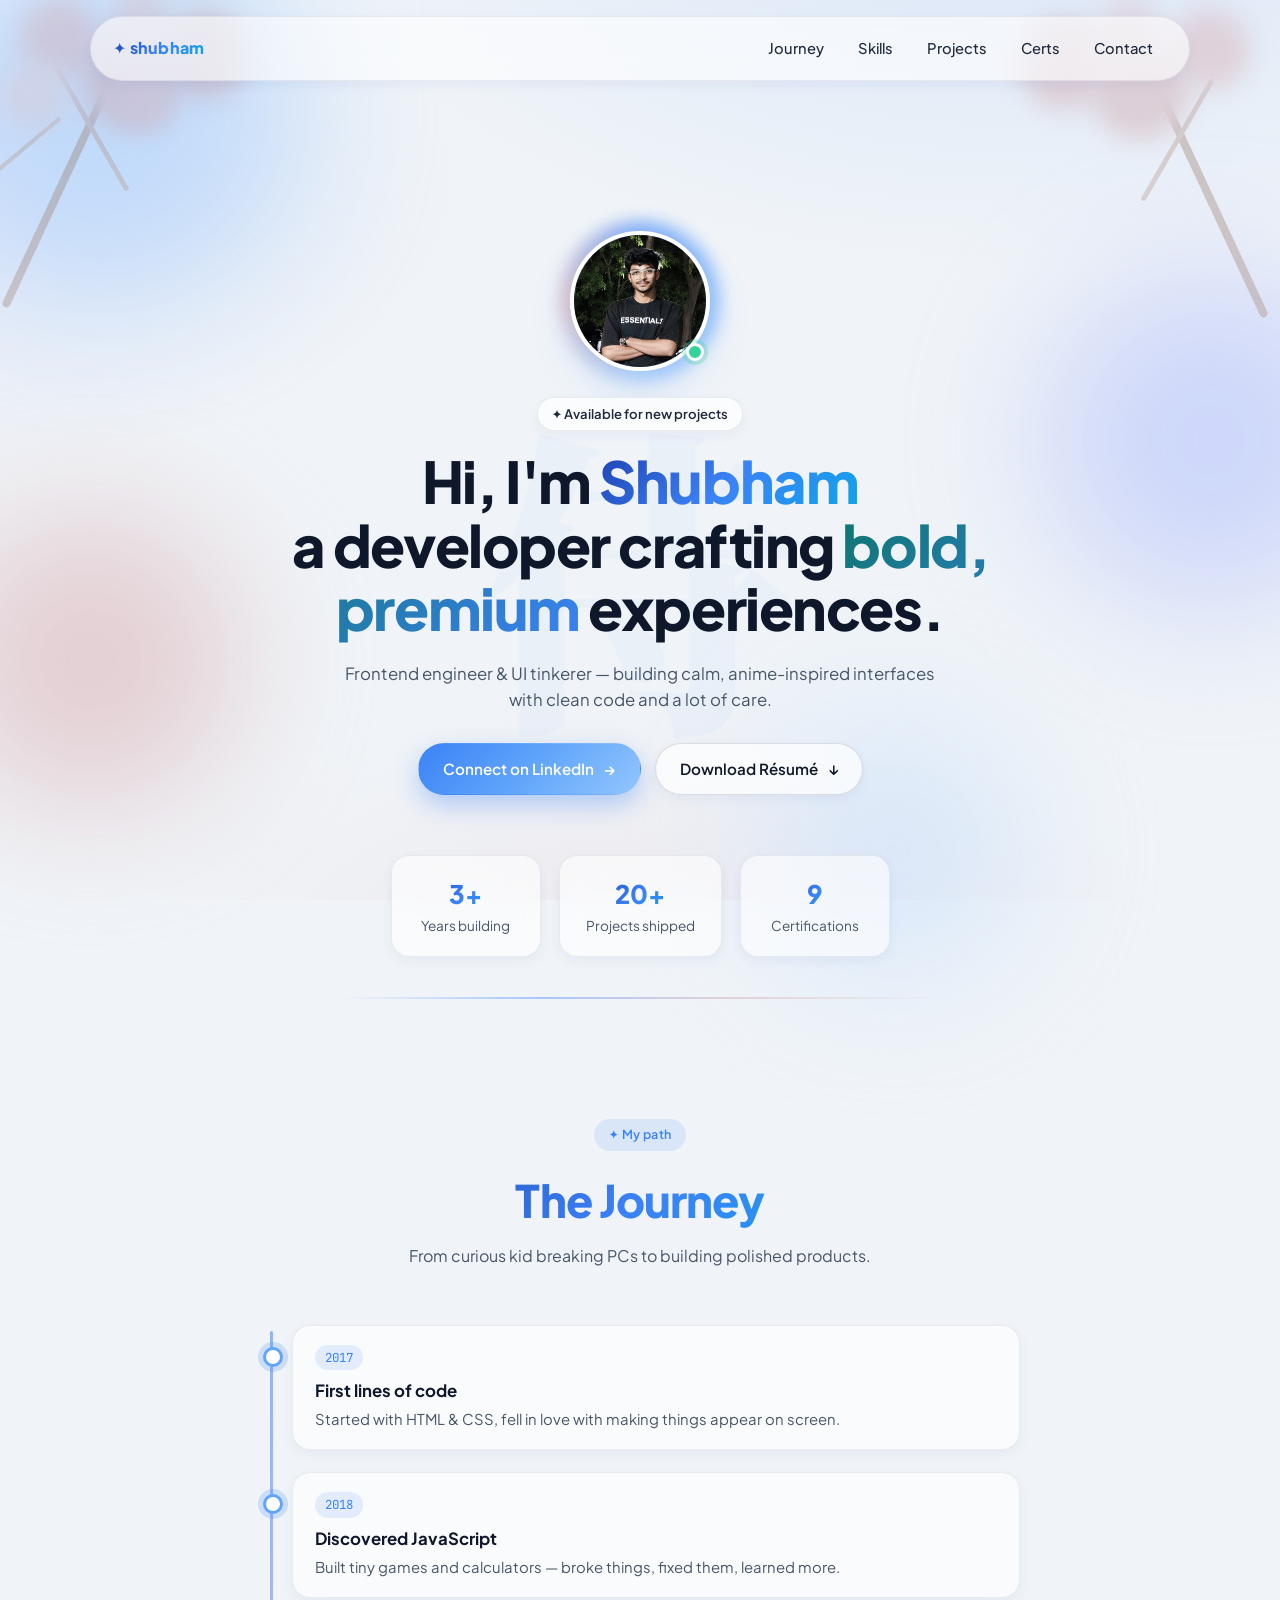
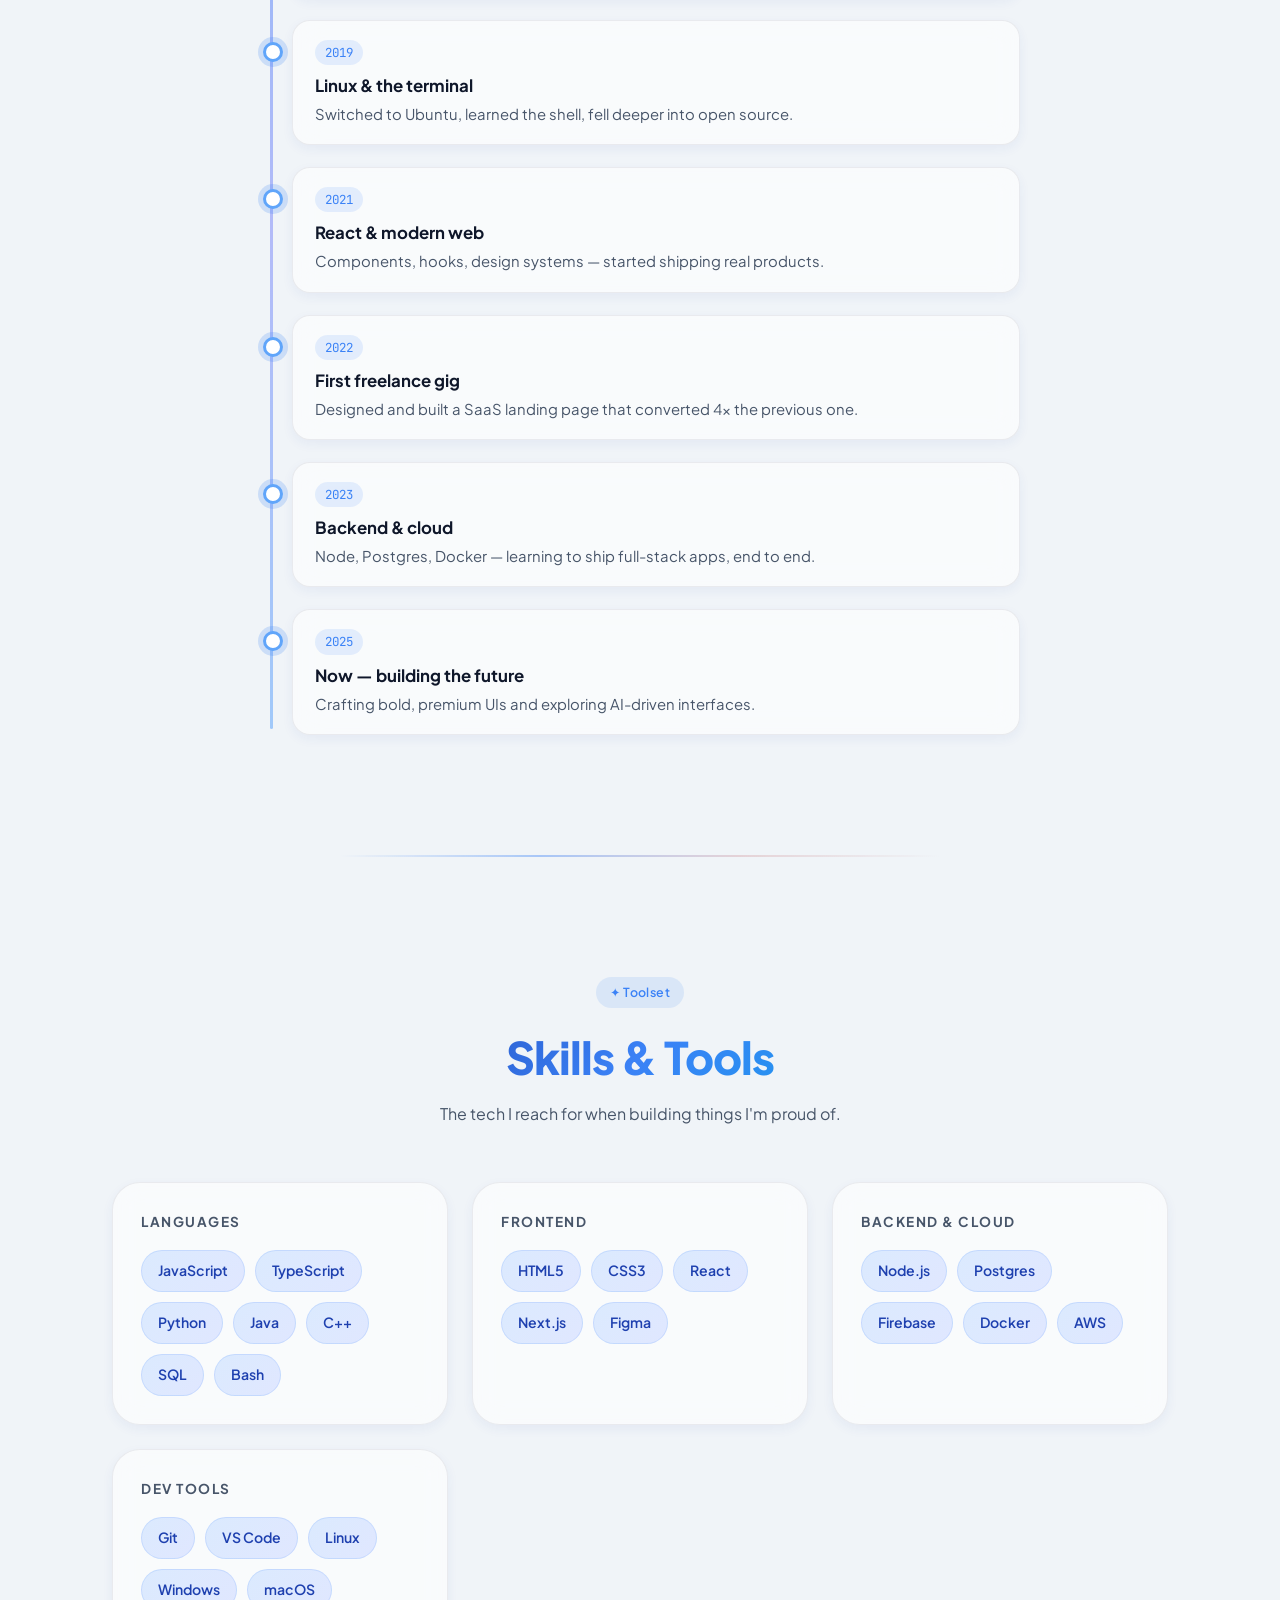
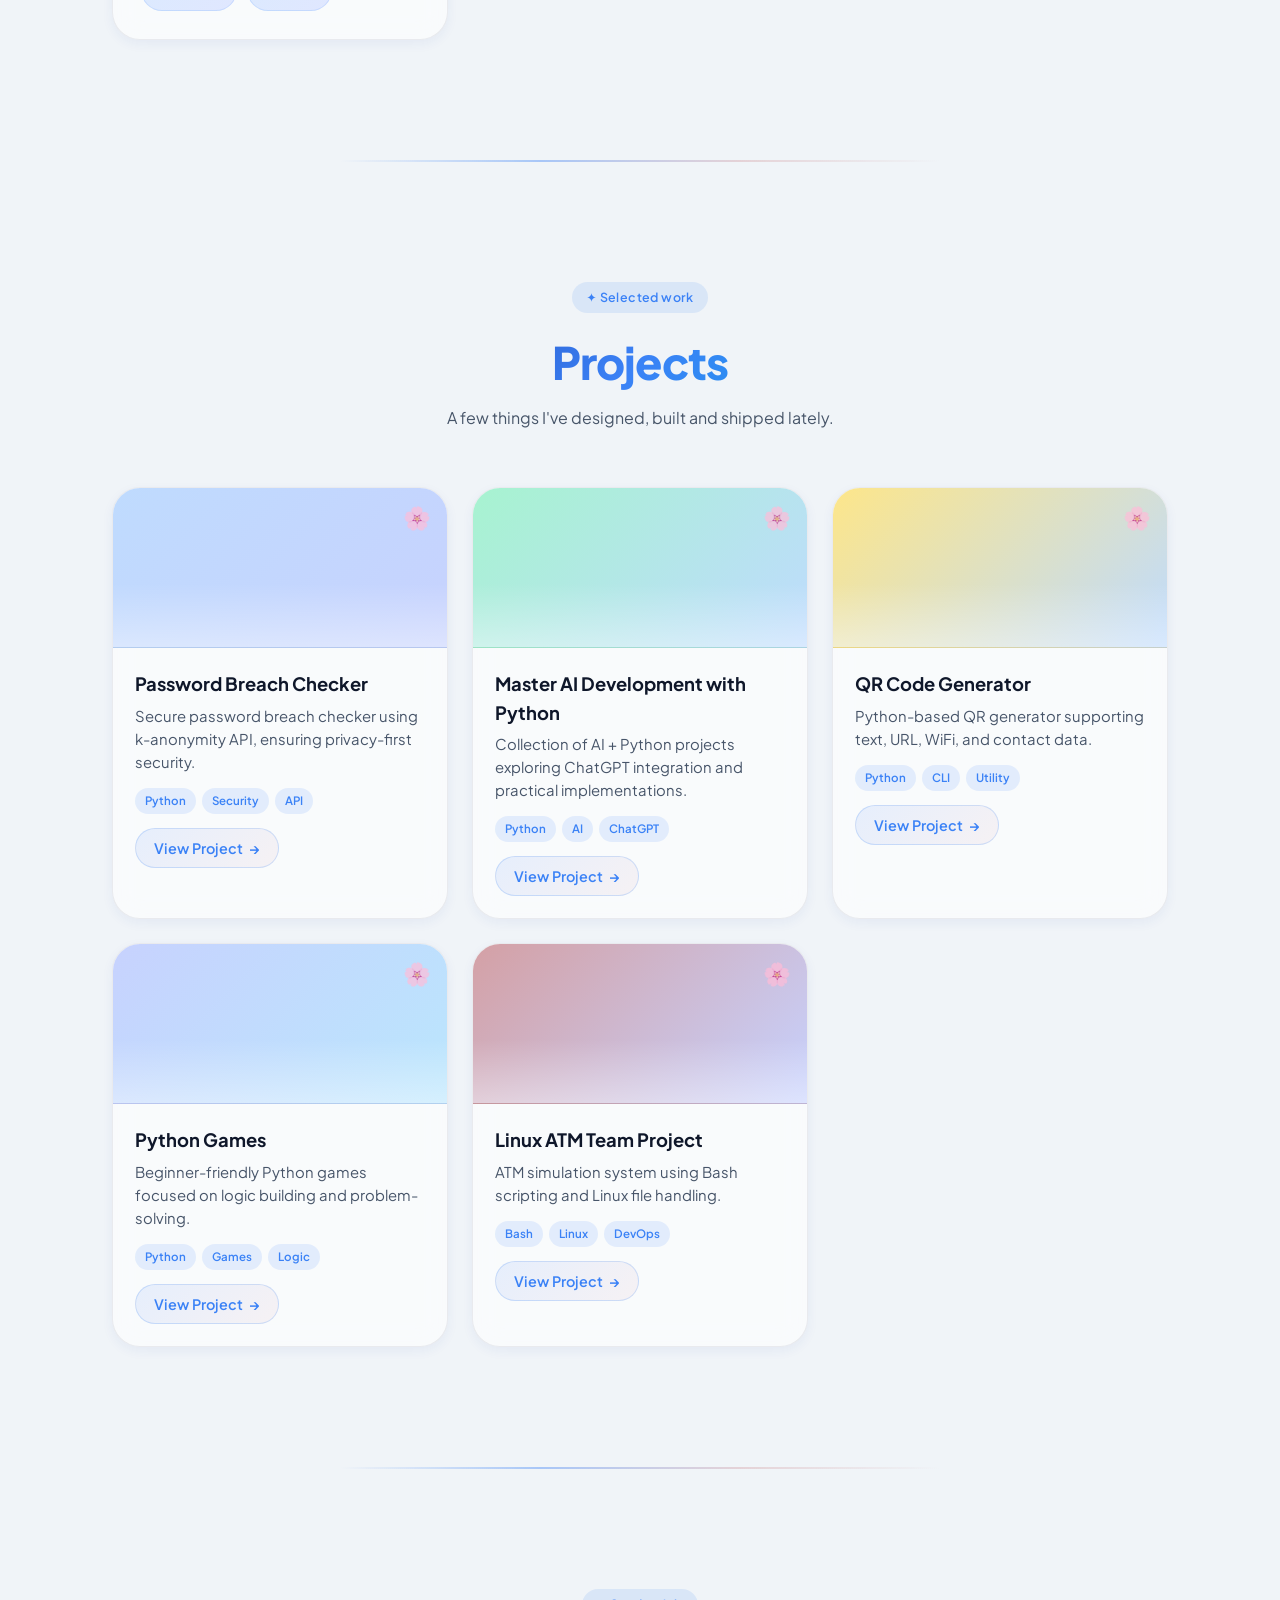
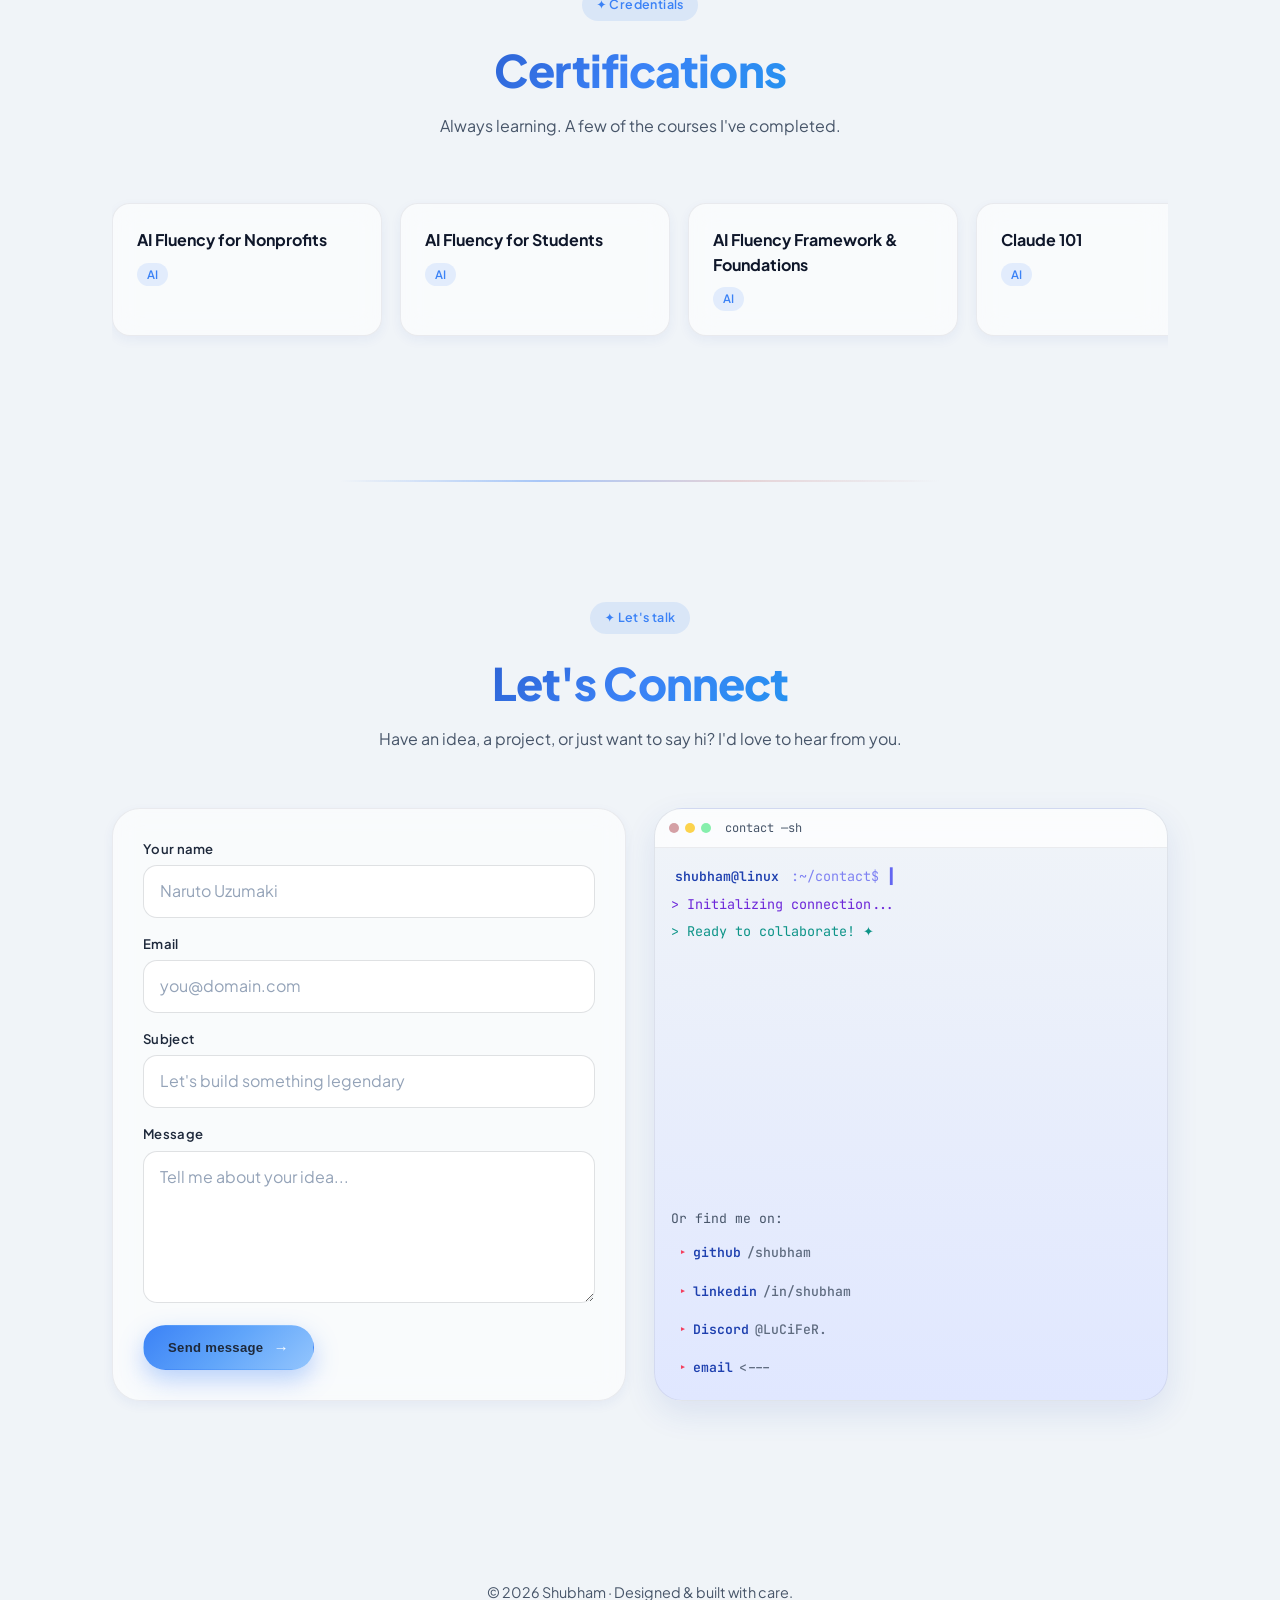
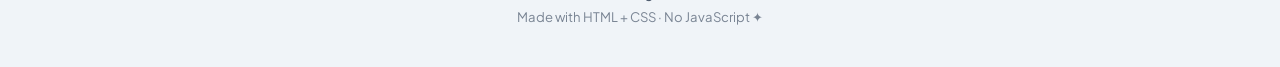
==== portfolio.html @ 9e2192ec "updated" ====
<!DOCTYPE html>
<html lang="en">
<head>
  <meta charset="UTF-8" />
  <meta name="viewport" content="width=device-width, initial-scale=1.0" />
  <title>Shubham — Developer Portfolio</title>
  <meta name="description" content="Premium personal portfolio of Shubham — developer, creator, and lifelong learner." />
  <link rel="stylesheet" href="portfolio.css" />
</head>
<body>
  <audio id="bgMusicMain" loop>
    <source src="Sparkle.mp3" type="audio/mpeg">
  </audio>
  <!-- Sakura Petals -->
  <div class="sakura-petal"></div>
  <div class="sakura-petal"></div>
  <div class="sakura-petal"></div>
  <div class="sakura-petal"></div>
  <div class="sakura-petal"></div>
  <div class="sakura-petal"></div>
  <div class="sakura-petal"></div>
  <div class="sakura-petal"></div>
  <div class="sakura-petal"></div>
  <div class="sakura-petal"></div>
  <div class="sakura-petal"></div>
  <div class="sakura-petal"></div>
  <div class="sakura-petal"></div>
  <div class="sakura-petal"></div>
  <div class="sakura-petal"></div>

  <!-- Sakura Tree Branches -->
  <div class="sakura-tree-left">
    <div class="sakura-branch sakura-branch-main"></div>
    <div class="sakura-branch sakura-branch-sub"></div>
    <div class="sakura-branch sakura-branch-sub2"></div>
    <div class="sakura-bloom bloom-1"></div>
    <div class="sakura-bloom bloom-2"></div>
    <div class="sakura-bloom bloom-3"></div>
    <div class="sakura-bloom bloom-4"></div>
    <div class="sakura-bloom bloom-5"></div>
    <div class="sakura-bloom bloom-6"></div>
  </div>
  <div class="sakura-tree-right">
    <div class="sakura-branch sakura-branch-main"></div>
    <div class="sakura-branch sakura-branch-sub"></div>
    <div class="sakura-bloom bloom-1"></div>
    <div class="sakura-bloom bloom-2"></div>
    <div class="sakura-bloom bloom-3"></div>
    <div class="sakura-bloom bloom-5"></div>
  </div>

  <!-- Floating Blobs -->
  <div class="blob blob-1"></div>
  <div class="blob blob-2"></div>
  <div class="blob blob-3"></div>
  <div class="blob blob-4"></div>

  <!-- NAV -->
  <header class="port-nav">
    <a href="#" class="port-logo">✦ shubham</a>
    <nav class="port-nav-links">
      <a href="#journey">Journey</a>
      <a href="#skills">Skills</a>
      <a href="#projects">Projects</a>
      <a href="#certs">Certs</a>
      <a href="#contact">Contact</a>
    </nav>
  </header>

  <!-- HERO -->
  <section class="port-hero">
    <div class="hero-kanji">侍</div>
    <div class="hero-inner">
      <div class="avatar-wrap">
        <div class="avatar-ring"></div>
        <img src="profile.jpeg" alt="Shubham" class="avatar">
        <span class="avatar-dot"></span>
      </div>
      <p class="kicker">✦ Available for new projects</p>
      <h1 class="hero-title">
        Hi, I'm <span class="grad-text">Shubham</span><br />
        a developer crafting <span class="grad-text-2">bold, premium</span> experiences.
      </h1>
      <p class="hero-sub">Frontend engineer & UI tinkerer — building calm, anime-inspired interfaces with clean code and a lot of care.</p>
      <div class="hero-cta">
        <a class="port-btn port-btn-primary" href="https://www.linkedin.com/in/shubhammankar7" target="_blank" rel="noopener noreferrer">
          <span>Connect on LinkedIn</span>
          <i class="arrow">→</i>
        </a>
        <a class="port-btn port-btn-ghost" href="resume.pdf" download>
          <span>Download Résumé</span>
          <i class="arrow">↓</i>
        </a>
      </div>
      <div class="hero-stats">
        <div><strong>3+</strong><span>Years building</span></div>
        <div><strong>20+</strong><span>Projects shipped</span></div>
        <div><strong>9</strong><span>Certifications</span></div>
      </div>
    </div>
  </section>

  <div class="glow-divider"></div>

  <!-- JOURNEY -->
  <section id="journey" class="port-section">
    <div class="section-head">
      <span class="port-tag">✦ My path</span>
      <h2>The Journey</h2>
      <p>From curious kid breaking PCs to building polished products.</p>
    </div>
    <ol class="timeline">
      <li><div class="t-card"><span class="t-year">2017</span><h3>First lines of code</h3><p>Started with HTML &amp; CSS, fell in love with making things appear on screen.</p></div></li>
      <li><div class="t-card"><span class="t-year">2018</span><h3>Discovered JavaScript</h3><p>Built tiny games and calculators — broke things, fixed them, learned more.</p></div></li>
      <li><div class="t-card"><span class="t-year">2019</span><h3>Linux &amp; the terminal</h3><p>Switched to Ubuntu, learned the shell, fell deeper into open source.</p></div></li>
      <li><div class="t-card"><span class="t-year">2021</span><h3>React &amp; modern web</h3><p>Components, hooks, design systems — started shipping real products.</p></div></li>
      <li><div class="t-card"><span class="t-year">2022</span><h3>First freelance gig</h3><p>Designed and built a SaaS landing page that converted 4× the previous one.</p></div></li>
      <li><div class="t-card"><span class="t-year">2023</span><h3>Backend &amp; cloud</h3><p>Node, Postgres, Docker — learning to ship full-stack apps, end to end.</p></div></li>
      <li><div class="t-card"><span class="t-year">2025</span><h3>Now — building the future</h3><p>Crafting bold, premium UIs and exploring AI-driven interfaces.</p></div></li>
    </ol>
  </section>

  <div class="glow-divider"></div>

  <!-- SKILLS -->
  <section id="skills" class="port-section">
    <div class="section-head">
      <span class="port-tag">✦ Toolset</span>
      <h2>Skills & Tools</h2>
      <p>The tech I reach for when building things I'm proud of.</p>
    </div>
    <div class="skills-grid">
      <div class="skill-block">
        <h4>Languages</h4>
        <div class="pills">
          <span class="pill">JavaScript</span>
          <span class="pill">TypeScript</span>
          <span class="pill">Python</span>
          <span class="pill">Java</span>
          <span class="pill">C++</span>
          <span class="pill">SQL</span>
          <span class="pill">Bash</span>
        </div>
      </div>
      <div class="skill-block">
        <h4>Frontend</h4>
        <div class="pills">
          <span class="pill">HTML5</span>
          <span class="pill">CSS3</span>
          <span class="pill">React</span>
          <span class="pill">Next.js</span>
          <span class="pill">Figma</span>
        </div>
      </div>
      <div class="skill-block">
        <h4>Backend & Cloud</h4>
        <div class="pills">
          <span class="pill">Node.js</span>
          <span class="pill">Postgres</span>
          <span class="pill">Firebase</span>
          <span class="pill">Docker</span>
          <span class="pill">AWS</span>
        </div>
      </div>
      <div class="skill-block">
        <h4>Dev Tools</h4>
        <div class="pills">
          <span class="pill">Git</span>
          <span class="pill">VS Code</span>
          <span class="pill">Linux</span>
          <span class="pill">Windows</span>
          <span class="pill">macOS</span>
        </div>
      </div>
    </div>
  </section>

  <div class="glow-divider"></div>

  <!-- PROJECTS -->
  <section id="projects" class="port-section">
    <div class="section-head">
      <span class="port-tag">✦ Selected work</span>
      <h2>Projects</h2>
      <p>A few things I've designed, built and shipped lately.</p>
    </div>
    <div class="projects-grid">
      <article class="project">
        <div class="project-cover cover-1"></div>
        <div class="project-body">
          <h3>Password Breach Checker</h3>
          <p>Secure password breach checker using k-anonymity API, ensuring privacy-first security.</p>
          <div class="proj-tags"><span>Python</span><span>Security</span><span>API</span></div>
          <a class="proj-link" href="https://github.com/Shubham56277/pass-breach-checker" target="_blank" rel="noopener noreferrer">View Project <span class="arrow-icon">→</span></a>
        </div>
      </article>
      <article class="project">
        <div class="project-cover cover-2"></div>
        <div class="project-body">
          <h3>Master AI Development with Python</h3>
          <p>Collection of AI + Python projects exploring ChatGPT integration and practical implementations.</p>
          <div class="proj-tags"><span>Python</span><span>AI</span><span>ChatGPT</span></div>
          <a class="proj-link" href="https://github.com/Shubham56277/-Master-AI-Development-with-Python-ChatGPT-Practical-Projects" target="_blank" rel="noopener noreferrer">View Project <span class="arrow-icon">→</span></a>
        </div>
      </article>
      <article class="project">
        <div class="project-cover cover-3"></div>
        <div class="project-body">
          <h3>QR Code Generator</h3>
          <p>Python-based QR generator supporting text, URL, WiFi, and contact data.</p>
          <div class="proj-tags"><span>Python</span><span>CLI</span><span>Utility</span></div>
          <a class="proj-link" href="https://github.com/Shubham56277/QR-CODE-GENERATOR" target="_blank" rel="noopener noreferrer">View Project <span class="arrow-icon">→</span></a>
        </div>
      </article>
      <article class="project">
        <div class="project-cover cover-4"></div>
        <div class="project-body">
          <h3>Python Games</h3>
          <p>Beginner-friendly Python games focused on logic building and problem-solving.</p>
          <div class="proj-tags"><span>Python</span><span>Games</span><span>Logic</span></div>
          <a class="proj-link" href="https://github.com/Shubham56277/Python-Games" target="_blank" rel="noopener noreferrer">View Project <span class="arrow-icon">→</span></a>
        </div>
      </article>
      <article class="project">
        <div class="project-cover cover-5"></div>
        <div class="project-body">
          <h3>Linux ATM Team Project</h3>
          <p>ATM simulation system using Bash scripting and Linux file handling.</p>
          <div class="proj-tags"><span>Bash</span><span>Linux</span><span>DevOps</span></div>
          <a class="proj-link" href="https://github.com/Shubham56277/linux-atm-team-project" target="_blank" rel="noopener noreferrer">View Project <span class="arrow-icon">→</span></a>
        </div>
      </article>
    </div>
  </section>

  <div class="glow-divider"></div>

  <!-- CERTIFICATIONS -->
  <section id="certs" class="port-section">
    <div class="section-head">
      <span class="port-tag">✦ Credentials</span>
      <h2>Certifications</h2>
      <p>Always learning. A few of the courses I've completed.</p>
    </div>
    <div class="certs-scroll">
      <div class="cert"><h4>AI Fluency for Nonprofits</h4><span class="cert-tag">AI</span></div>
      <div class="cert"><h4>AI Fluency for Students</h4><span class="cert-tag">AI</span></div>
      <div class="cert"><h4>AI Fluency Framework & Foundations</h4><span class="cert-tag">AI</span></div>
      <div class="cert"><h4>Claude 101</h4><span class="cert-tag">AI</span></div>
      <div class="cert"><h4>Python Essentials 1</h4><span class="cert-tag">Python</span></div>
      <div class="cert"><h4>Python Essentials 2</h4><span class="cert-tag">Python</span></div>
      <div class="cert"><h4>Infosys Tableau</h4><span class="cert-tag">Data</span></div>
      <div class="cert"><h4>NASSCOM Digital 101 – 30 Hours</h4><span class="cert-tag">Digital</span></div>
      <div class="cert"><h4>Master AI Development with Python & ChatGPT</h4><span class="cert-tag">AI / Python</span></div>
    </div>
  </section>

  <div class="glow-divider"></div>

  <!-- CONTACT -->
  <section id="contact" class="port-section contact">
    <div class="section-head">
      <span class="port-tag">✦ Let's talk</span>
      <h2>Let's Connect</h2>
      <p>Have an idea, a project, or just want to say hi? I'd love to hear from you.</p>
    </div>
    <div class="contact-grid">
      <form class="contact-form" onsubmit="event.preventDefault()">
        <label><span>Your name</span><input type="text" placeholder="Naruto Uzumaki" /></label>
        <label><span>Email</span><input type="email" placeholder="you@domain.com" /></label>
        <label><span>Subject</span><input type="text" placeholder="Let's build something legendary" /></label>
        <label><span>Message</span><textarea rows="5" placeholder="Tell me about your idea..."></textarea></label>
        <button class="port-btn port-btn-primary form-submit" type="submit"><span>Send message</span><i class="arrow">→</i></button>
      </form>

      <div class="terminal">
        <div class="term-bar">
          <span class="dot red"></span>
          <span class="dot yellow"></span>
          <span class="dot green"></span>
          <span class="term-title">contact —sh</span>
        </div>
        <div class="term-body">
          <div class="term-session">
            <p class="line">
              <a href="mailto:hello@shubham.dev" class="prompt-link" title="Send a mail">shubham@linux</a>
              <span class="path">:~/contact$</span>
              <span class="cursor-blink">▍</span>
            </p>
            <p class="line out">&gt; Initializing connection...</p>
            <p class="line out ok">&gt; Ready to collaborate! ✦</p>
          </div>
          <div class="term-footer">
            <p class="line label-text">Or find me on:</p>
            <a class="term-link" href="https://github.com" target="_blank" rel="noopener noreferrer">
              <span class="arr">▸</span><span class="lk-name">github</span><span class="lk-val">/shubham</span>
            </a>
            <a class="term-link" href="https://linkedin.com" target="_blank" rel="noopener noreferrer">
              <span class="arr">▸</span><span class="lk-name">linkedin</span><span class="lk-val">/in/shubham</span>
            </a>
            <a class="term-link" href="https://discord.com/users/1366001231402766358" target="_blank" rel="noopener noreferrer">
              <span class="arr">▸</span><span class="lk-name">Discord</span><span class="lk-val">@LuCiFeR.</span>
            </a>
            <a class="term-link" href="mailto:hello@shubham.dev">
              <span class="arr">▸</span><span class="lk-name">email</span><span class="lk-val"><---</span>
            </a>
          </div>
        </div>
      </div>
    </div>
  </section>

  <!-- FOOTER -->
  <footer class="port-footer">
    <p>© 2026 Shubham · Designed & built with care.</p>
    <p class="muted-text">Made with HTML + CSS · No JavaScript ✦</p>
  </footer>
  <script>
window.addEventListener('load', () => {
  const entered = localStorage.getItem('enteredSite');
  const music = document.getElementById('bgMusicMain');

  if (entered === 'true') {
    music.volume = 0;

    music.play().then(() => {
      let vol = 0;

      const fade = setInterval(() => {
        if (vol < 1) {
          vol += 0.05;
          music.volume = vol;
        } else {
          clearInterval(fade);
        }
      }, 100);
    }).catch(() => {});
  }
});
</script>
</body>
</html>
---- portfolio.css ----
@import url('https://fonts.googleapis.com/css2?family=Plus+Jakarta+Sans:wght@400;500;600;700;800&family=JetBrains+Mono:wght@400;500;600&family=Noto+Serif+JP:wght@700;900&display=swap');

:root {
  --bg: #f0f4f8;
  --bg-2: #e8edf2;
  --surface: rgba(255,255,255,0.6);
  --surface-solid: #ffffff;
  --border-clr: rgba(15,23,42,0.07);
  --border-strong: rgba(15,23,42,0.13);
  --ink: #0f172a;
  --ink-soft: #1e293b;
  --muted-clr: #475569;
  --primary-clr: #3b82f6;
  --primary-soft: #60a5fa;
  --accent-clr: #f43f5e;
  --sakura-soft: #e8b4b8;
  --sakura-muted: #d4a0a5;
  --cyan: #22d3ee;
  --grad-text: linear-gradient(135deg,#1e40af 0%, #3b82f6 50%, #0ea5e9 100%);
  --grad-text-2: linear-gradient(135deg,#0f766e 0%, #3b82f6 100%);
  --grad-btn: linear-gradient(135deg,#3b82f6 0%, #60a5fa 50%, #93c5fd 100%);
  --grad-line: linear-gradient(180deg,#3b82f6, #818cf8, #60a5fa);
  --sh-sm: 0 4px 12px rgba(30,64,175,0.06);
  --sh-md: 0 12px 32px rgba(30,64,175,0.10);
  --sh-lg: 0 24px 60px rgba(30,64,175,0.14);
  --radius-port: 18px;
  --radius-sm-port: 12px;
  --radius-lg-port: 28px;
  --font: 'Plus Jakarta Sans', system-ui, -apple-system, sans-serif;
  --mono: 'JetBrains Mono', ui-monospace, monospace;
}

* { box-sizing: border-box; margin: 0; padding: 0; }
html { scroll-behavior: smooth; }

body {
  font-family: var(--font);
  color: var(--ink);
  background: var(--bg);
  background-image:
    radial-gradient(1200px 600px at 80% -10%, rgba(59,130,246,0.12), transparent 60%),
    radial-gradient(1000px 500px at -10% 20%, rgba(129,140,248,0.12), transparent 60%),
    radial-gradient(900px 500px at 50% 110%, rgba(216,168,173,0.15), transparent 60%);
  background-attachment: fixed;
  line-height: 1.55;
  -webkit-font-smoothing: antialiased;
  overflow-x: hidden;
}

a { color: inherit; text-decoration: none; }
img { max-width: 100%; display: block; }

/* ===== ENTRANCE ANIMATION ===== */
@keyframes page-enter {
  from { opacity: 0; filter: blur(8px); }
  to { opacity: 1; filter: blur(0); }
}
body { animation: page-enter 1.2s ease-out; }

/* ===== SAKURA PETALS ===== */
@keyframes sakura-fall {
  0% { transform: translateY(-10vh) translateX(0) rotate(0deg); opacity: 1; }
  25% { transform: translateY(25vh) translateX(30px) rotate(90deg); opacity: 0.9; }
  50% { transform: translateY(50vh) translateX(-20px) rotate(180deg); opacity: 0.8; }
  75% { transform: translateY(75vh) translateX(40px) rotate(270deg); opacity: 0.5; }
  100% { transform: translateY(105vh) translateX(-10px) rotate(360deg); opacity: 0; }
}
.sakura-petal {
  position: fixed; width: 12px; height: 12px;
  background: radial-gradient(circle at 30% 30%, #d4a0a5, #c9969b 40%, #dbb0b5 80%);
  border-radius: 150% 0 150% 0;
  opacity: 0; z-index: 0; pointer-events: none;
  animation: sakura-fall linear infinite; filter: blur(0.3px);
}
.sakura-petal:nth-child(1) { left: 5%; width: 10px; height: 10px; animation-duration: 11s; animation-delay: 0s; }
.sakura-petal:nth-child(2) { left: 15%; width: 14px; height: 14px; animation-duration: 14s; animation-delay: 2s; }
.sakura-petal:nth-child(3) { left: 25%; width: 8px; height: 8px; animation-duration: 10s; animation-delay: 4s; }
.sakura-petal:nth-child(4) { left: 35%; width: 12px; height: 12px; animation-duration: 13s; animation-delay: 1s; }
.sakura-petal:nth-child(5) { left: 45%; width: 10px; height: 10px; animation-duration: 15s; animation-delay: 3s; }
.sakura-petal:nth-child(6) { left: 55%; width: 16px; height: 16px; animation-duration: 12s; animation-delay: 5s; }
.sakura-petal:nth-child(7) { left: 65%; width: 9px; height: 9px; animation-duration: 11s; animation-delay: 0.5s; }
.sakura-petal:nth-child(8) { left: 75%; width: 13px; height: 13px; animation-duration: 16s; animation-delay: 2.5s; }
.sakura-petal:nth-child(9) { left: 85%; width: 11px; height: 11px; animation-duration: 10s; animation-delay: 4.5s; }
.sakura-petal:nth-child(10) { left: 92%; width: 15px; height: 15px; animation-duration: 14s; animation-delay: 1.5s; }
.sakura-petal:nth-child(11) { left: 10%; width: 7px; height: 7px; animation-duration: 17s; animation-delay: 6s; }
.sakura-petal:nth-child(12) { left: 50%; width: 10px; height: 10px; animation-duration: 13s; animation-delay: 7s; }
.sakura-petal:nth-child(13) { left: 70%; width: 14px; height: 14px; animation-duration: 11s; animation-delay: 3.5s; }
.sakura-petal:nth-child(14) { left: 30%; width: 9px; height: 9px; animation-duration: 15s; animation-delay: 8s; }
.sakura-petal:nth-child(15) { left: 80%; width: 11px; height: 11px; animation-duration: 12s; animation-delay: 5.5s; }

/* ===== SAKURA TREE BRANCHES ===== */
.sakura-tree-left, .sakura-tree-right { position: fixed; z-index: 0; pointer-events: none; opacity: 0.35; }
.sakura-tree-left { top: -20px; left: -40px; width: 320px; height: 400px; }
.sakura-tree-right { top: -10px; right: -30px; width: 280px; height: 360px; transform: scaleX(-1); }
.sakura-branch { position: absolute; border-radius: 40%; }
.sakura-branch-main { width: 8px; height: 280px; background: linear-gradient(180deg, #8b6f5c, #a08070); transform: rotate(25deg); top: 60px; left: 100px; border-radius: 4px; }
.sakura-branch-sub { width: 5px; height: 140px; background: linear-gradient(180deg, #a08070, #b89888); transform: rotate(-30deg); top: 80px; left: 130px; border-radius: 3px; }
.sakura-branch-sub2 { width: 4px; height: 100px; background: linear-gradient(180deg, #a08070, #c0a898); transform: rotate(50deg); top: 120px; left: 60px; border-radius: 3px; }
.sakura-bloom { position: absolute; border-radius: 50%; filter: blur(12px); animation: bloom-pulse 4s ease-in-out infinite; }
@keyframes bloom-pulse { 0%, 100% { opacity: 0.5; transform: scale(1); } 50% { opacity: 0.75; transform: scale(1.08); } }
.bloom-1 { width: 80px; height: 80px; background: #d4a0a5; top: 20px; left: 60px; animation-delay: 0s; }
.bloom-2 { width: 100px; height: 100px; background: #c9969b; top: 50px; left: 120px; animation-delay: 1s; }
.bloom-3 { width: 60px; height: 60px; background: #dbb0b5; top: 10px; left: 150px; animation-delay: 2s; }
.bloom-4 { width: 70px; height: 70px; background: #e0c4c7; top: 80px; left: 40px; animation-delay: 0.5s; }
.bloom-5 { width: 90px; height: 90px; background: #c9969b; top: 30px; left: 200px; animation-delay: 1.5s; }
.bloom-6 { width: 50px; height: 50px; background: #d4a0a5; top: 100px; left: 160px; animation-delay: 3s; }

/* ===== FLOATING BLOBS ===== */
.blob { position: fixed; border-radius: 50%; filter: blur(70px); opacity: .45; z-index: -1; animation: floaty 12s ease-in-out infinite; }
.blob-1 { width: 380px; height: 380px; background: #93c5fd; top: -80px; left: -80px; }
.blob-2 { width: 340px; height: 340px; background: #a5b4fc; top: 30%; right: -100px; animation-delay: -3s; }
.blob-3 { width: 300px; height: 300px; background: #d4a0a5; bottom: 10%; left: -60px; animation-delay: -6s; }
.blob-4 { width: 260px; height: 260px; background: #bfdbfe; bottom: -80px; right: 20%; animation-delay: -9s; }
@keyframes floaty { 0%, 100% { transform: translateY(0) translateX(0); } 50% { transform: translateY(-30px) translateX(20px); } }

/* ===== ANIMATED GLOW LINES (section dividers) ===== */
.glow-divider {
  width: 100%; max-width: 600px; height: 2px; margin: 0 auto;
  background: linear-gradient(90deg, transparent, rgba(59,130,246,0.4), rgba(212,160,165,0.4), transparent);
  border-radius: 2px;
  animation: glow-shift 4s ease-in-out infinite;
}
@keyframes glow-shift {
  0%, 100% { opacity: 0.4; transform: scaleX(0.8); }
  50% { opacity: 1; transform: scaleX(1); }
}

/* ===== NAV ===== */
.port-nav {
  position: sticky; top: 16px; z-index: 50;
  margin: 16px auto 0; max-width: 1100px;
  display: flex; align-items: center; justify-content: space-between;
  padding: 12px 22px;
  background: rgba(255,255,255,0.6);
  backdrop-filter: blur(18px); -webkit-backdrop-filter: blur(18px);
  border: 1px solid var(--border-clr); border-radius: 999px;
  box-shadow: var(--sh-sm);
  animation: nav-slide 0.8s ease-out;
}
@keyframes nav-slide {
  from { transform: translateY(-30px); opacity: 0; }
  to { transform: translateY(0); opacity: 1; }
}
.port-logo { font-weight: 800; letter-spacing: .2px; background: var(--grad-text); -webkit-background-clip: text; background-clip: text; color: transparent; }
.port-nav-links { display: flex; gap: 6px; flex-wrap: wrap; }
.port-nav-links a {
  padding: 8px 14px; border-radius: 999px; color: var(--ink-soft);
  font-weight: 500; font-size: .92rem; transition: all .25s ease;
  position: relative;
}
.port-nav-links a::after {
  content: ''; position: absolute; bottom: 2px; left: 50%; width: 0; height: 2px;
  background: var(--primary-clr); border-radius: 2px;
  transition: all .3s ease; transform: translateX(-50%);
}
.port-nav-links a:hover { background: rgba(59,130,246,0.12); color: var(--primary-clr); }
.port-nav-links a:hover::after { width: 60%; }

/* ===== SECTION LAYOUT ===== */
.port-section { max-width: 1100px; margin: 120px auto; padding: 0 22px; position: relative; }
.section-head { text-align: center; max-width: 680px; margin: 0 auto 56px; }
.port-tag {
  display: inline-block; padding: 6px 14px; border-radius: 999px;
  background: rgba(59,130,246,0.12); color: var(--primary-clr);
  font-size: .78rem; font-weight: 600; letter-spacing: .4px; margin-bottom: 14px;
}
.section-head h2 {
  font-size: clamp(2rem, 4vw, 2.8rem); font-weight: 800; letter-spacing: -.02em;
  background: var(--grad-text); -webkit-background-clip: text; background-clip: text; color: transparent;
}
.section-head p { margin-top: 10px; color: var(--muted-clr); }

/* ===== HERO ===== */
.port-hero { position: relative; margin-top: 60px; padding: 90px 22px 40px; }
.hero-inner { max-width: 900px; margin: 0 auto; text-align: center; }

/* Kanji watermark */
.hero-kanji {
  position: absolute; top: 50%; left: 50%; transform: translate(-50%, -50%);
  font-family: 'Noto Serif JP', serif; font-size: clamp(12rem, 25vw, 22rem);
  font-weight: 900; color: rgba(59,130,246,0.03); z-index: 0; pointer-events: none;
  user-select: none; animation: kanji-float 10s ease-in-out infinite;
}
@keyframes kanji-float {
  0%, 100% { transform: translate(-50%, -50%) scale(1); opacity: 0.03; }
  50% { transform: translate(-50%, -52%) scale(1.02); opacity: 0.05; }
}

.avatar-wrap { position: relative; width: 140px; height: 140px; margin: 0 auto 26px; animation: bob 6s ease-in-out infinite; z-index: 1; }
.avatar {
  width: 140px; height: 140px; border-radius: 50%; object-fit: cover;
  border: 4px solid #fff; box-shadow: 0 16px 40px rgba(59,130,246,0.2);
  position: relative; z-index: 2; background: #eef2ff;
}
.avatar-ring {
  position: absolute; inset: -10px; border-radius: 50%;
  background: conic-gradient(from 0deg,#3b82f6,#60a5fa,#93c5fd,#d4a0a5,#3b82f6);
  filter: blur(8px); opacity: .6; animation: spin 14s linear infinite;
}
.avatar-dot {
  position: absolute; right: 6px; bottom: 10px; width: 18px; height: 18px; border-radius: 50%;
  background: #34d399; border: 3px solid #fff; z-index: 3;
  box-shadow: 0 0 0 4px rgba(52,211,153,.25); animation: breathe 2.4s ease-in-out infinite;
}
@keyframes bob { 0%, 100% { transform: translateY(0); } 50% { transform: translateY(-10px); } }
@keyframes spin { to { transform: rotate(360deg); } }
@keyframes breathe { 0%, 100% { transform: scale(1); opacity: 1; } 50% { transform: scale(1.08); opacity: .85; } }

.kicker {
  display: inline-block; padding: 6px 14px; border-radius: 999px;
  background: rgba(255,255,255,.7); backdrop-filter: blur(10px);
  border: 1px solid var(--border-clr); color: var(--ink-soft);
  font-size: .82rem; font-weight: 600; margin-bottom: 18px; box-shadow: var(--sh-sm);
  position: relative; z-index: 1;
}
.hero-title { font-size: clamp(2.2rem, 5vw, 3.6rem); font-weight: 800; letter-spacing: -.025em; line-height: 1.1; color: var(--ink); position: relative; z-index: 1; }
.grad-text { background: var(--grad-text); -webkit-background-clip: text; background-clip: text; color: transparent; }
.grad-text-2 { background: var(--grad-text-2); -webkit-background-clip: text; background-clip: text; color: transparent; }
.hero-sub { margin: 22px auto 0; max-width: 620px; color: var(--muted-clr); font-size: 1.05rem; position: relative; z-index: 1; }
.hero-cta { display: flex; gap: 14px; justify-content: center; flex-wrap: wrap; margin-top: 30px; position: relative; z-index: 1; }

.port-btn {
  display: inline-flex; align-items: center; gap: 10px;
  padding: 13px 24px; border-radius: 999px; font-weight: 600; font-size: .95rem;
  transition: all .3s cubic-bezier(.2,.8,.2,1); border: 1px solid transparent;
  position: relative; overflow: hidden;
}
.port-btn::before {
  content: ''; position: absolute; inset: 0;
  background: linear-gradient(135deg, rgba(255,255,255,0.2), transparent);
  opacity: 0; transition: opacity .3s ease;
}
.port-btn:hover::before { opacity: 1; }
.port-btn .arrow { font-style: normal; transition: transform .3s ease; }
.port-btn:hover .arrow { transform: translateX(4px); }
.port-btn-primary { color: #fff; background: var(--grad-btn); box-shadow: 0 10px 24px rgba(59,130,246,.35); }
.port-btn-primary:hover { transform: translateY(-3px) scale(1.02); box-shadow: 0 16px 36px rgba(59,130,246,.45); }
.port-btn-ghost { color: var(--ink); background: rgba(255,255,255,.7); border: 1px solid var(--border-strong); backdrop-filter: blur(10px); box-shadow: var(--sh-sm); }
.port-btn-ghost:hover { transform: translateY(-3px) scale(1.02); box-shadow: var(--sh-md); background: #fff; }

.hero-stats { margin-top: 60px; display: flex; justify-content: center; gap: 18px; flex-wrap: wrap; position: relative; z-index: 1; }
.hero-stats > div {
  background: var(--surface); backdrop-filter: blur(14px);
  border: 1px solid var(--border-clr); border-radius: var(--radius-port);
  padding: 18px 26px; min-width: 150px; text-align: center; box-shadow: var(--sh-sm);
  transition: all .3s ease;
}
.hero-stats > div:hover { transform: translateY(-4px); box-shadow: var(--sh-md); border-color: rgba(59,130,246,0.2); }
.hero-stats strong { display: block; font-size: 1.6rem; background: var(--grad-text); -webkit-background-clip: text; background-clip: text; color: transparent; font-weight: 800; }
.hero-stats span { color: var(--muted-clr); font-size: .85rem; }

/* ===== TIMELINE ===== */
.timeline { list-style: none; position: relative; max-width: 760px; margin: 0 auto; padding-left: 32px; }
.timeline::before { content: ""; position: absolute; left: 10px; top: 6px; bottom: 6px; width: 3px; background: var(--grad-line); border-radius: 3px; opacity: .55; }
.timeline li { position: relative; margin-bottom: 22px; }
.timeline li::before {
  content: ""; position: absolute; left: -29px; top: 22px; width: 14px; height: 14px; border-radius: 50%;
  background: #fff; border: 3px solid var(--primary-soft); box-shadow: 0 0 0 5px rgba(59,130,246,.2);
  transition: all .3s ease;
}
.timeline li:hover::before { box-shadow: 0 0 0 8px rgba(59,130,246,.15), 0 0 20px rgba(59,130,246,0.3); transform: scale(1.3); }
.t-card {
  background: var(--surface); backdrop-filter: blur(14px);
  border: 1px solid var(--border-clr); border-radius: var(--radius-port);
  padding: 18px 22px; box-shadow: var(--sh-sm); transition: all .3s ease;
}
.t-card:hover { transform: translateY(-4px) translateX(4px); box-shadow: var(--sh-md); border-color: rgba(59,130,246,0.15); }
.t-year { display: inline-block; font-family: var(--mono); font-size: .78rem; color: var(--primary-clr); background: rgba(59,130,246,.12); padding: 3px 10px; border-radius: 999px; margin-bottom: 8px; }
.t-card h3 { font-size: 1.05rem; font-weight: 700; margin-bottom: 4px; }
.t-card p { color: var(--muted-clr); font-size: .93rem; }

/* ===== SKILLS ===== */
.skills-grid { display: grid; grid-template-columns: repeat(auto-fit, minmax(320px, 1fr)); gap: 24px; }
.skill-block {
  background: var(--surface); backdrop-filter: blur(14px);
  border: 1px solid var(--border-clr); border-radius: var(--radius-lg-port);
  padding: 28px; box-shadow: var(--sh-sm);
  transition: all .35s ease;
  position: relative; overflow: hidden;
}
.skill-block::before {
  content: ''; position: absolute; top: -50%; left: -50%; width: 200%; height: 200%;
  background: conic-gradient(from 0deg, transparent 0%, rgba(59,130,246,0.06) 25%, transparent 50%);
  animation: skill-rotate 8s linear infinite;
  opacity: 0; transition: opacity .4s ease;
}
.skill-block:hover::before { opacity: 1; }
@keyframes skill-rotate { to { transform: rotate(360deg); } }
.skill-block:hover { transform: translateY(-6px); box-shadow: var(--sh-md), 0 0 0 1px rgba(59,130,246,0.1); }
.skill-block h4 { font-size: .85rem; text-transform: uppercase; letter-spacing: 1.5px; color: var(--muted-clr); margin-bottom: 18px; font-weight: 700; position: relative; z-index: 1; }
.pills { display: flex; flex-wrap: wrap; gap: 10px; position: relative; z-index: 1; }
.pill {
  padding: 9px 16px; border-radius: 999px; font-weight: 600; font-size: .88rem;
  background: linear-gradient(135deg,#dbeafe,#e0e7ff);
  color: #1e40af; border: 1px solid rgba(59,130,246,.15); transition: all .3s ease;
}
.pill:hover { transform: translateY(-3px) scale(1.05); box-shadow: 0 8px 22px rgba(59,130,246,.18); background: linear-gradient(135deg,#bfdbfe,#c7d2fe); }

/* ===== PROJECTS ===== */
.projects-grid { display: grid; grid-template-columns: repeat(auto-fit,minmax(300px,1fr)); gap: 24px; }
.project {
  position: relative; background: var(--surface); backdrop-filter: blur(14px);
  border: 1px solid var(--border-clr); border-radius: var(--radius-lg-port);
  overflow: hidden; box-shadow: var(--sh-sm); transition: all .35s cubic-bezier(.2,.8,.2,1);
}
.project::before {
  content: ''; position: absolute; inset: -2px; border-radius: inherit; z-index: -1;
  background: conic-gradient(from 0deg, #3b82f6, #22d3ee, #d4a0a5, #3b82f6);
  opacity: 0; transition: opacity .4s ease;
}
.project:hover::before { opacity: 0.3; }
.project::after {
  content: ""; position: absolute; inset: 0; border-radius: inherit; pointer-events: none;
  background: linear-gradient(135deg,rgba(59,130,246,.12),rgba(212,160,165,.12));
  opacity: 0; transition: opacity .35s ease;
}
.project:hover { transform: translateY(-8px) scale(1.01); box-shadow: var(--sh-lg), 0 0 40px rgba(59,130,246,0.08); border-color: rgba(59,130,246,.35); }
.project:hover::after { opacity: 1; }
.project-cover { height: 160px; border-bottom: 1px solid var(--border-clr); position: relative; overflow: hidden; }
.project-cover::before { content: ""; position: absolute; inset: 0; background: linear-gradient(180deg, transparent 60%, rgba(255,255,255,0.4) 100%); z-index: 1; }
.cover-1 { background: linear-gradient(135deg,#bfdbfe,#c7d2fe); }
.cover-2 { background: linear-gradient(135deg,#a7f3d0,#bfdbfe); }
.cover-3 { background: linear-gradient(135deg,#fde68a,#bfdbfe); }
.cover-4 { background: linear-gradient(135deg,#c7d2fe,#bae6fd); }
.cover-5 { background: linear-gradient(135deg,#d4a0a5,#c7d2fe); }
.project-cover::after {
  content: "🌸"; position: absolute; top: 12px; right: 16px; font-size: 1.4rem;
  z-index: 2; opacity: 0.7; transition: all .3s ease;
}
.project:hover .project-cover::after { opacity: 1; transform: scale(1.3) rotate(20deg); }
.project-body { padding: 22px; position: relative; z-index: 1; }
.project-body h3 { font-size: 1.15rem; font-weight: 700; margin-bottom: 6px; }
.project-body p { color: var(--muted-clr); font-size: .93rem; margin-bottom: 14px; }
.proj-tags { display: flex; flex-wrap: wrap; gap: 6px; margin-bottom: 14px; }
.proj-tags span { font-size: .72rem; padding: 4px 10px; border-radius: 999px; background: rgba(59,130,246,.12); color: var(--primary-clr); font-weight: 600; }
.proj-link {
  display: inline-flex; align-items: center; gap: 6px;
  font-weight: 600; font-size: .9rem; color: var(--primary-clr);
  padding: 8px 18px; border-radius: 999px;
  background: linear-gradient(135deg, rgba(59,130,246,0.1), rgba(212,160,165,0.1));
  border: 1px solid rgba(59,130,246,0.2); transition: all .3s cubic-bezier(.2,.8,.2,1);
}
.proj-link:hover { background: linear-gradient(135deg, rgba(59,130,246,0.2), rgba(212,160,165,0.2)); transform: translateX(6px); color: var(--accent-clr); box-shadow: 0 4px 16px rgba(59,130,246,0.2); }
.proj-link .arrow-icon { display: inline-block; transition: transform .3s ease; }
.proj-link:hover .arrow-icon { transform: translateX(6px); }

/* ===== CERTS ===== */
.certs-scroll {
  display: flex; gap: 18px; overflow-x: auto; padding: 8px 4px 24px;
  scroll-snap-type: x mandatory; scrollbar-width: thin; scrollbar-color: #93c5fd transparent;
}
.certs-scroll::-webkit-scrollbar { height: 8px; }
.certs-scroll::-webkit-scrollbar-thumb { background: #93c5fd; border-radius: 8px; }
.cert {
  flex: 0 0 270px; scroll-snap-align: start;
  background: var(--surface); backdrop-filter: blur(14px);
  border: 1px solid var(--border-clr); border-radius: var(--radius-port);
  padding: 24px; box-shadow: var(--sh-sm); transition: all .3s cubic-bezier(.2,.8,.2,1);
  position: relative; overflow: hidden;
}
.cert::before {
  content: ""; position: absolute; inset: 0; opacity: 0;
  background: linear-gradient(135deg, rgba(59,130,246,0.08), rgba(212,160,165,0.08), rgba(167,243,208,0.06));
  transition: opacity .3s ease; border-radius: inherit;
}
.cert::after {
  content: '✦'; position: absolute; top: 12px; right: 14px;
  font-size: 1rem; opacity: 0; color: var(--primary-clr);
  transition: all .3s ease; transform: rotate(0deg);
}
.cert:hover { transform: translateY(-6px) scale(1.02); box-shadow: var(--sh-md), 0 0 0 4px rgba(59,130,246,0.1); border-color: rgba(59,130,246,.35); }
.cert:hover::before { opacity: 1; }
.cert:hover::after { opacity: 1; transform: rotate(180deg); }
.cert h4 { font-size: 1rem; font-weight: 700; margin-bottom: 8px; position: relative; z-index: 1; }
.cert .cert-tag { display: inline-block; font-size: .72rem; padding: 3px 10px; border-radius: 999px; background: rgba(59,130,246,.12); color: var(--primary-clr); font-weight: 600; position: relative; z-index: 1; }

/* ===== CONTACT ===== */
.contact-grid { display: grid; grid-template-columns: 1fr 1fr; gap: 28px; }
.contact-form {
  background: var(--surface); backdrop-filter: blur(14px);
  border: 1px solid var(--border-clr); border-radius: var(--radius-lg-port);
  padding: 30px; box-shadow: var(--sh-sm); display: flex; flex-direction: column; gap: 16px;
}
.contact-form label { display: flex; flex-direction: column; gap: 6px; }
.contact-form span { font-size: .82rem; font-weight: 600; color: var(--ink-soft); letter-spacing: .3px; }
.contact-form input, .contact-form textarea {
  font: inherit; color: var(--ink); background: #fff; border: 1px solid var(--border-strong);
  border-radius: 14px; padding: 13px 16px; outline: none; transition: all .25s ease; resize: vertical;
}
.contact-form input::placeholder, .contact-form textarea::placeholder { color: #94a3b8; }
.contact-form input:focus, .contact-form textarea:focus { border-color: var(--primary-soft); box-shadow: 0 0 0 5px rgba(59,130,246,.2); background: #fefefe; }
.form-submit { align-self: flex-start; margin-top: 6px; }

/* Terminal */
.terminal {
  background: linear-gradient(180deg,#f0f4f8 0%, #e0e7ff 100%);
  border: 1px solid var(--border-clr); border-radius: var(--radius-lg-port);
  box-shadow: var(--sh-md); overflow: hidden; display: flex; flex-direction: column; min-height: 380px;
  position: relative;
}
.terminal::before {
  content: ''; position: absolute; inset: -1px; border-radius: inherit;
  background: conic-gradient(from 45deg, rgba(59,130,246,0.15), rgba(212,160,165,0.15), rgba(34,211,238,0.1), rgba(59,130,246,0.15));
  z-index: -1; opacity: 0; transition: opacity .4s ease;
}
.terminal:hover::before { opacity: 1; }
.term-bar { display: flex; align-items: center; gap: 6px; padding: 10px 14px; background: rgba(255,255,255,.72); backdrop-filter: blur(10px); border-bottom: 1px solid var(--border-clr); }
.term-bar .dot { width: 10px; height: 10px; border-radius: 50%; display: inline-block; }
.dot.red { background: #d4a0a5; }
.dot.yellow { background: #fcd34d; }
.dot.green { background: #86efac; }
.term-title { margin-left: 8px; font-family: var(--mono); font-size: .75rem; color: var(--muted-clr); }
.term-body {
  display: flex;
  flex-direction: column;
  justify-content: space-between;
  gap: 10px;
  padding: 16px;
  font-family: var(--mono);
  font-size: .84rem;
  color: #3730a3;
  flex: 1;
}
.term-body .term-session { display: flex; flex-direction: column; gap: 3px; }
.term-body .line { margin: 2px 0; line-height: 1.5; }
.term-body .out { color: #6d28d9; }
.term-body .out.ok { color: #0d9488; }
.term-body .label-text { color: var(--muted-clr); margin-top: 6px; font-size: .82rem; }
.term-body .path { color: #6366f1; opacity: .8; }
.term-footer { display: flex; flex-direction: column; gap: 6px; }

.prompt-link { position: relative; color: #1e40af; font-weight: 600; padding: 2px 4px; border-radius: 5px; cursor: pointer; transition: all .25s ease; font-size: .82rem; }
.prompt-link:hover { background: rgba(59,130,246,.1); box-shadow: 0 0 0 3px rgba(59,130,246,.08); text-shadow: 0 0 10px rgba(59,130,246,.25); }
.cursor-blink { display: inline-block; width: 8px; color: #6366f1; animation: blink 1.05s steps(1) infinite; margin-left: 3px; }
@keyframes blink { 50% { opacity: 0; } }

.term-link {
  display: flex; align-items: center; gap: 6px; padding: 5px 8px; border-radius: 8px; margin-top: 2px;
  color: #4338ca; font-weight: 500; font-size: .82rem; position: relative; overflow: hidden; transition: all .3s cubic-bezier(.2,.8,.2,1);
}
.term-link .arr { display: inline-block; color: var(--accent-clr); font-weight: 700; transition: transform .3s ease; }
.term-link .lk-name { color: #1e40af; font-weight: 600; }
.term-link .lk-val { color: var(--muted-clr); transition: all .3s ease; opacity: .85; }
.term-link::before { content: ""; position: absolute; left: 0; top: 0; bottom: 0; width: 0; background: linear-gradient(90deg,rgba(59,130,246,.15),rgba(212,160,165,.15)); transition: width .4s ease; z-index: -1; }
.term-link:hover { transform: translateX(4px); }
.term-link:hover::before { width: 100%; }
.term-link:hover .arr { transform: translateX(4px) scale(1.2); color: #f43f5e; }
.term-link:hover .lk-val { color: var(--ink); opacity: 1; }

/* ===== FOOTER ===== */
.port-footer { text-align: center; padding: 60px 22px 40px; color: var(--muted-clr); font-size: .9rem; }
.port-footer .muted-text { opacity: .7; margin-top: 4px; font-size: .82rem; }

/* ===== RESPONSIVE ===== */
@media (max-width: 820px) {
  .contact-grid { grid-template-columns: 1fr; }
  .port-nav { margin: 12px 12px 0; padding: 10px 14px; }
  .port-nav-links { gap: 2px; }
  .port-nav-links a { padding: 6px 10px; font-size: .85rem; }
  .port-section { margin: 90px auto; }
  .port-hero { padding-top: 60px; }
  .hero-stats > div { min-width: 130px; padding: 14px 18px; }
  .sakura-tree-left, .sakura-tree-right { width: 200px; height: 260px; }
}
@media (max-width: 480px) {
  .port-nav-links a:not(:first-child):not(:last-child) { display: none; }
  .hero-stats { gap: 10px; }
  .hero-stats > div { min-width: 100px; padding: 12px 14px; }
  .sakura-tree-left, .sakura-tree-right { display: none; }
  .projects-grid { grid-template-columns: 1fr; }
  .skills-grid { grid-template-columns: 1fr; }
  .hero-kanji { font-size: 10rem; }
}
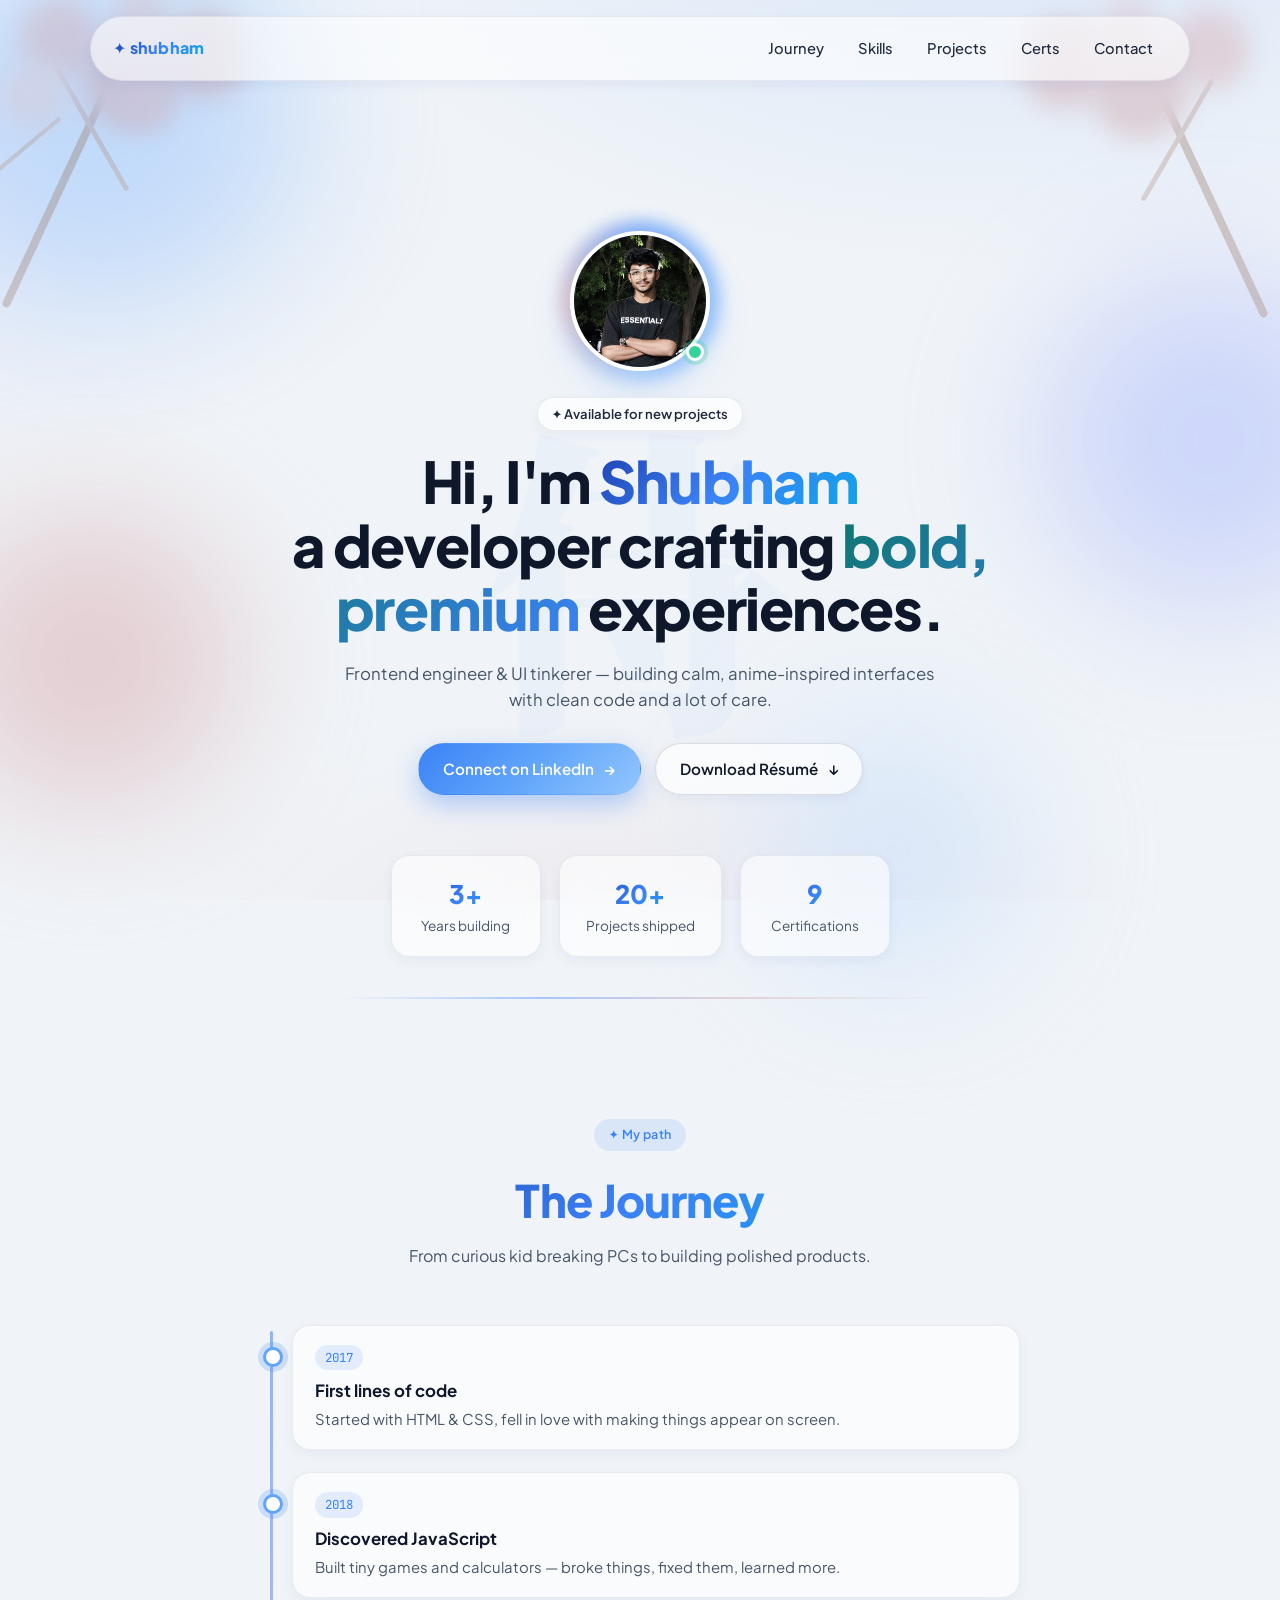
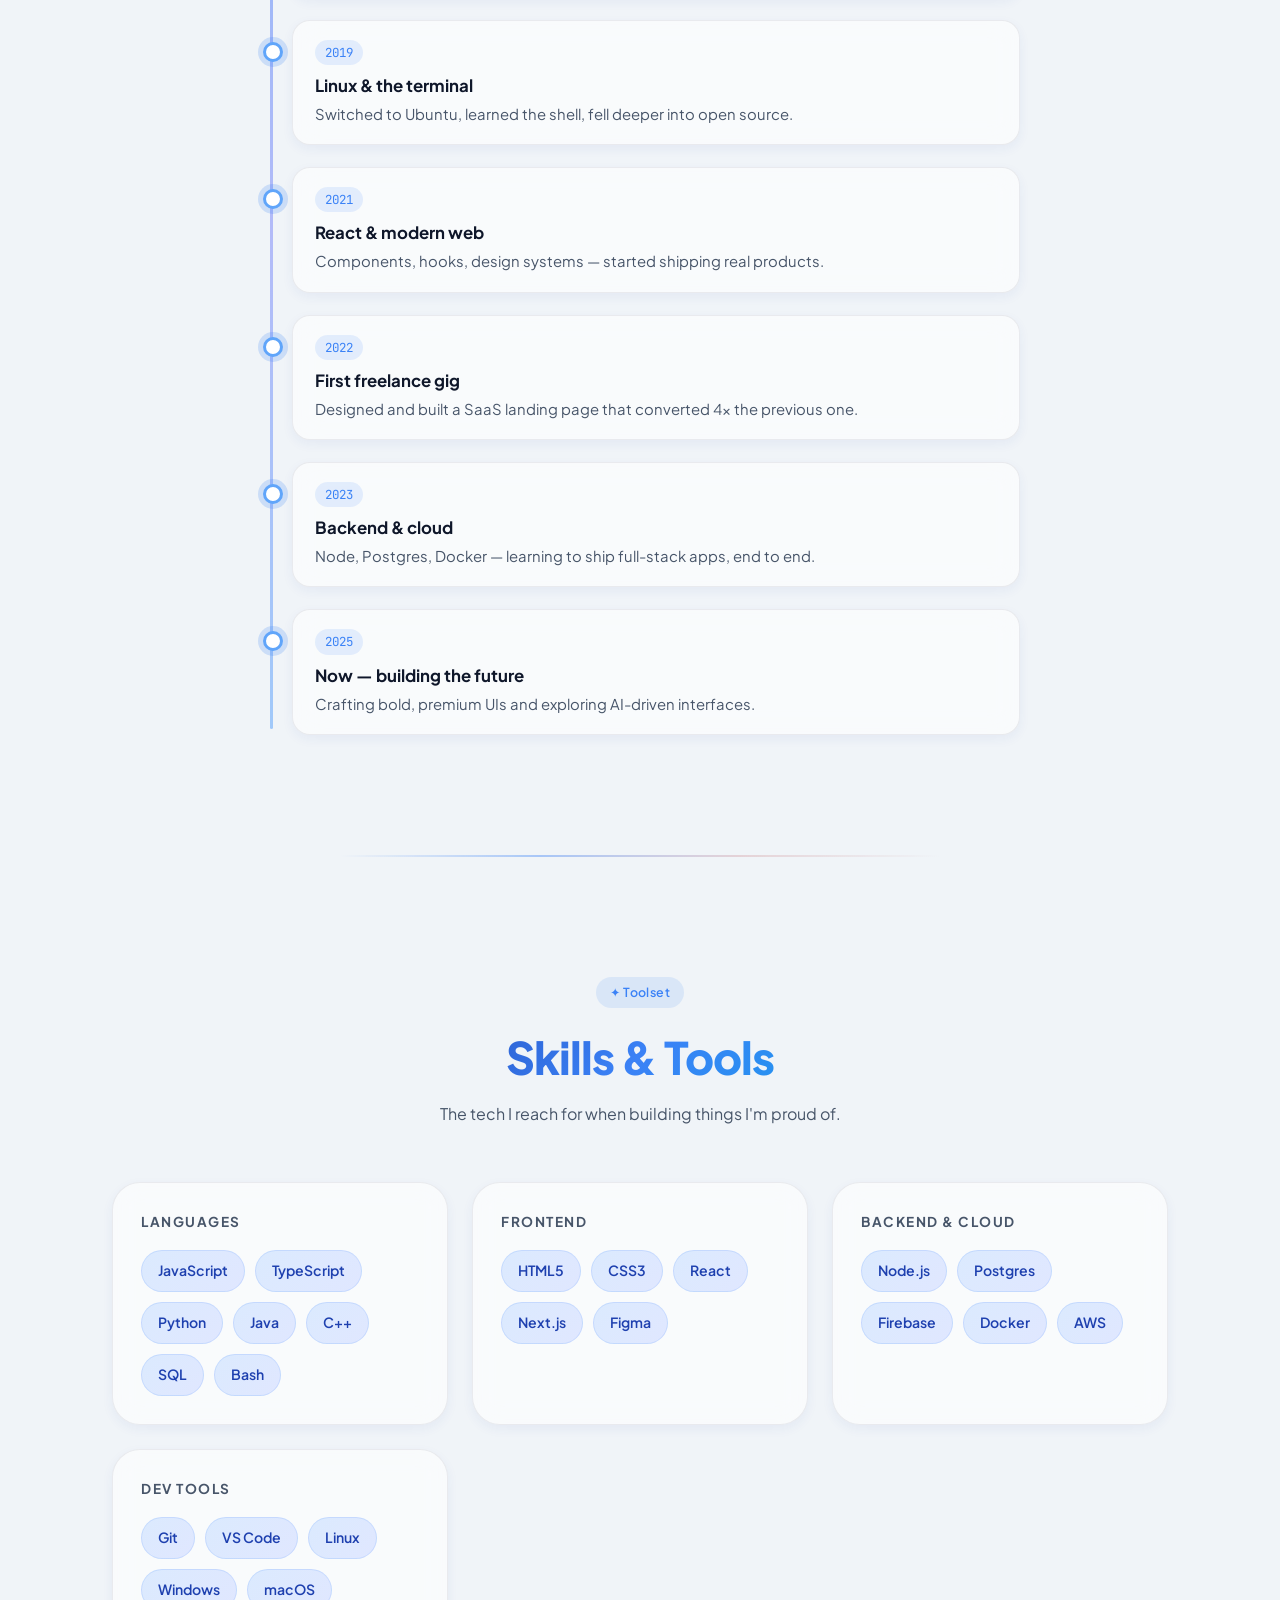
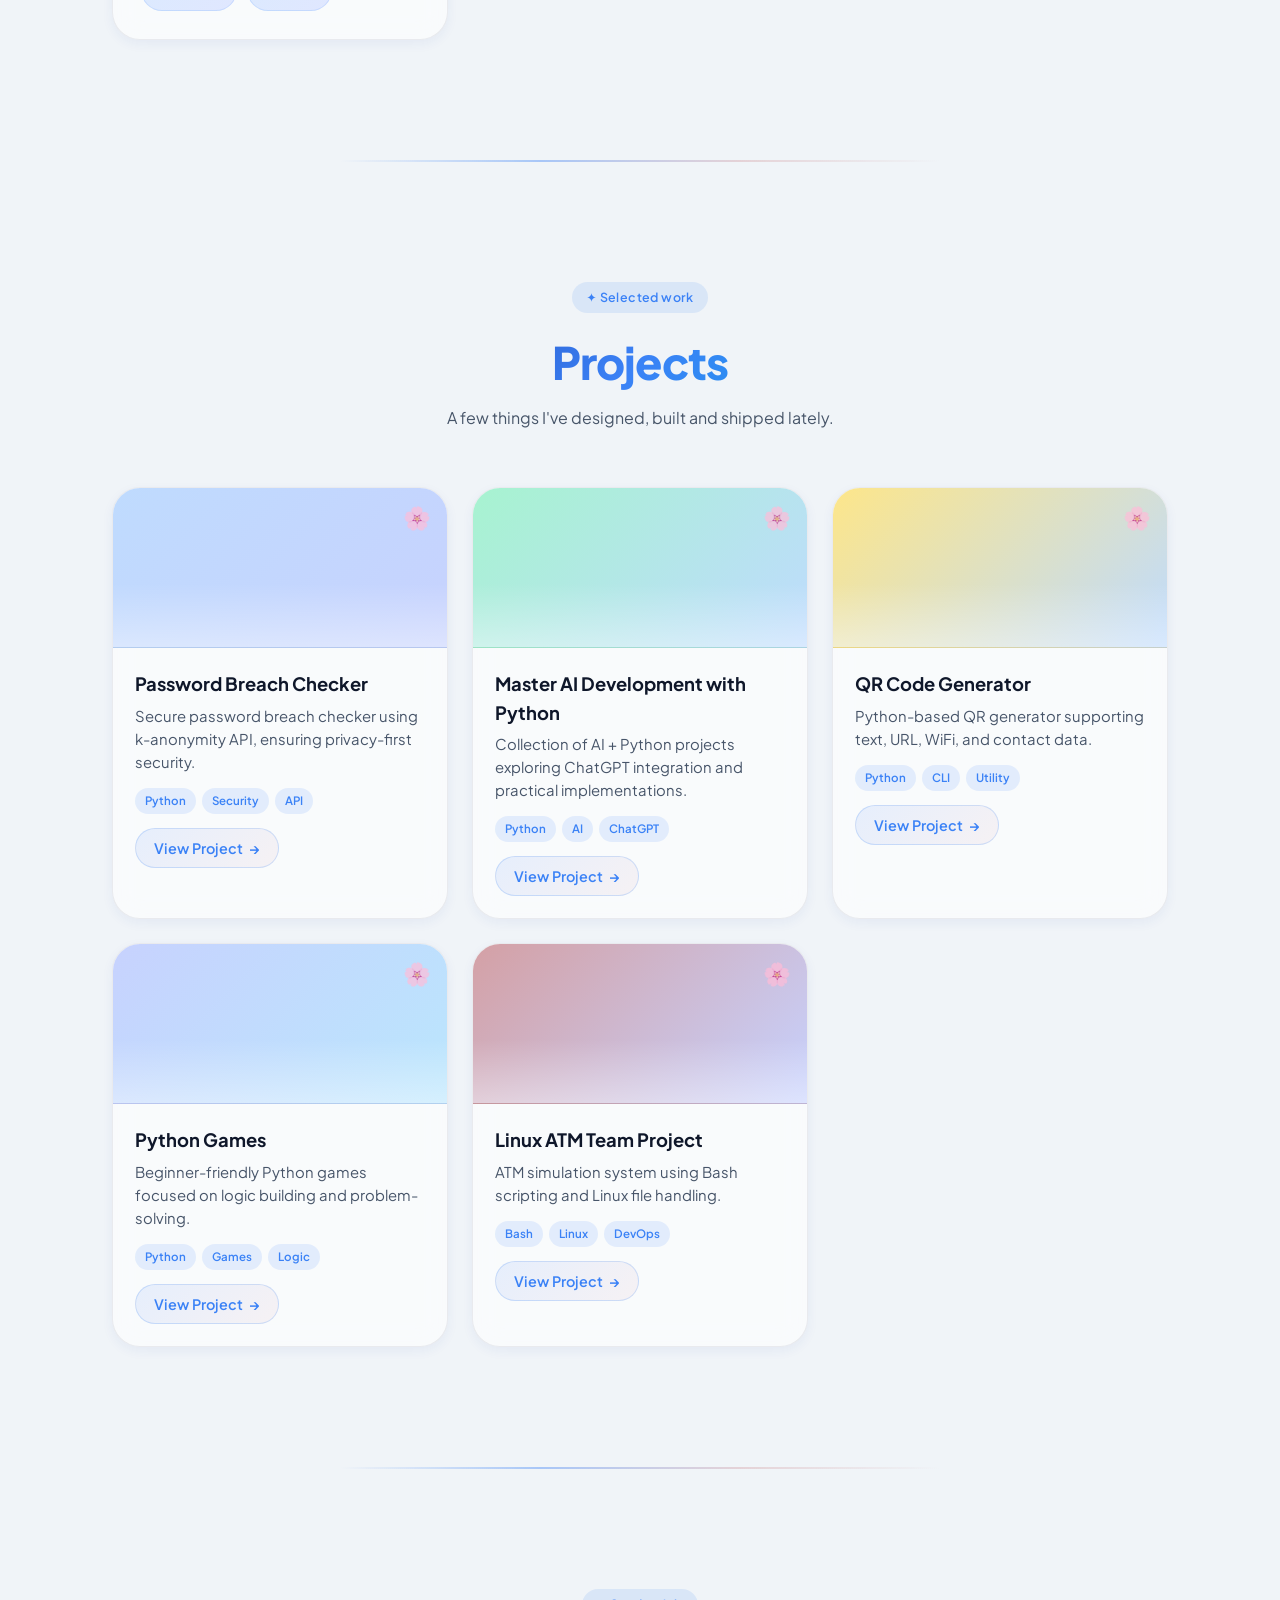
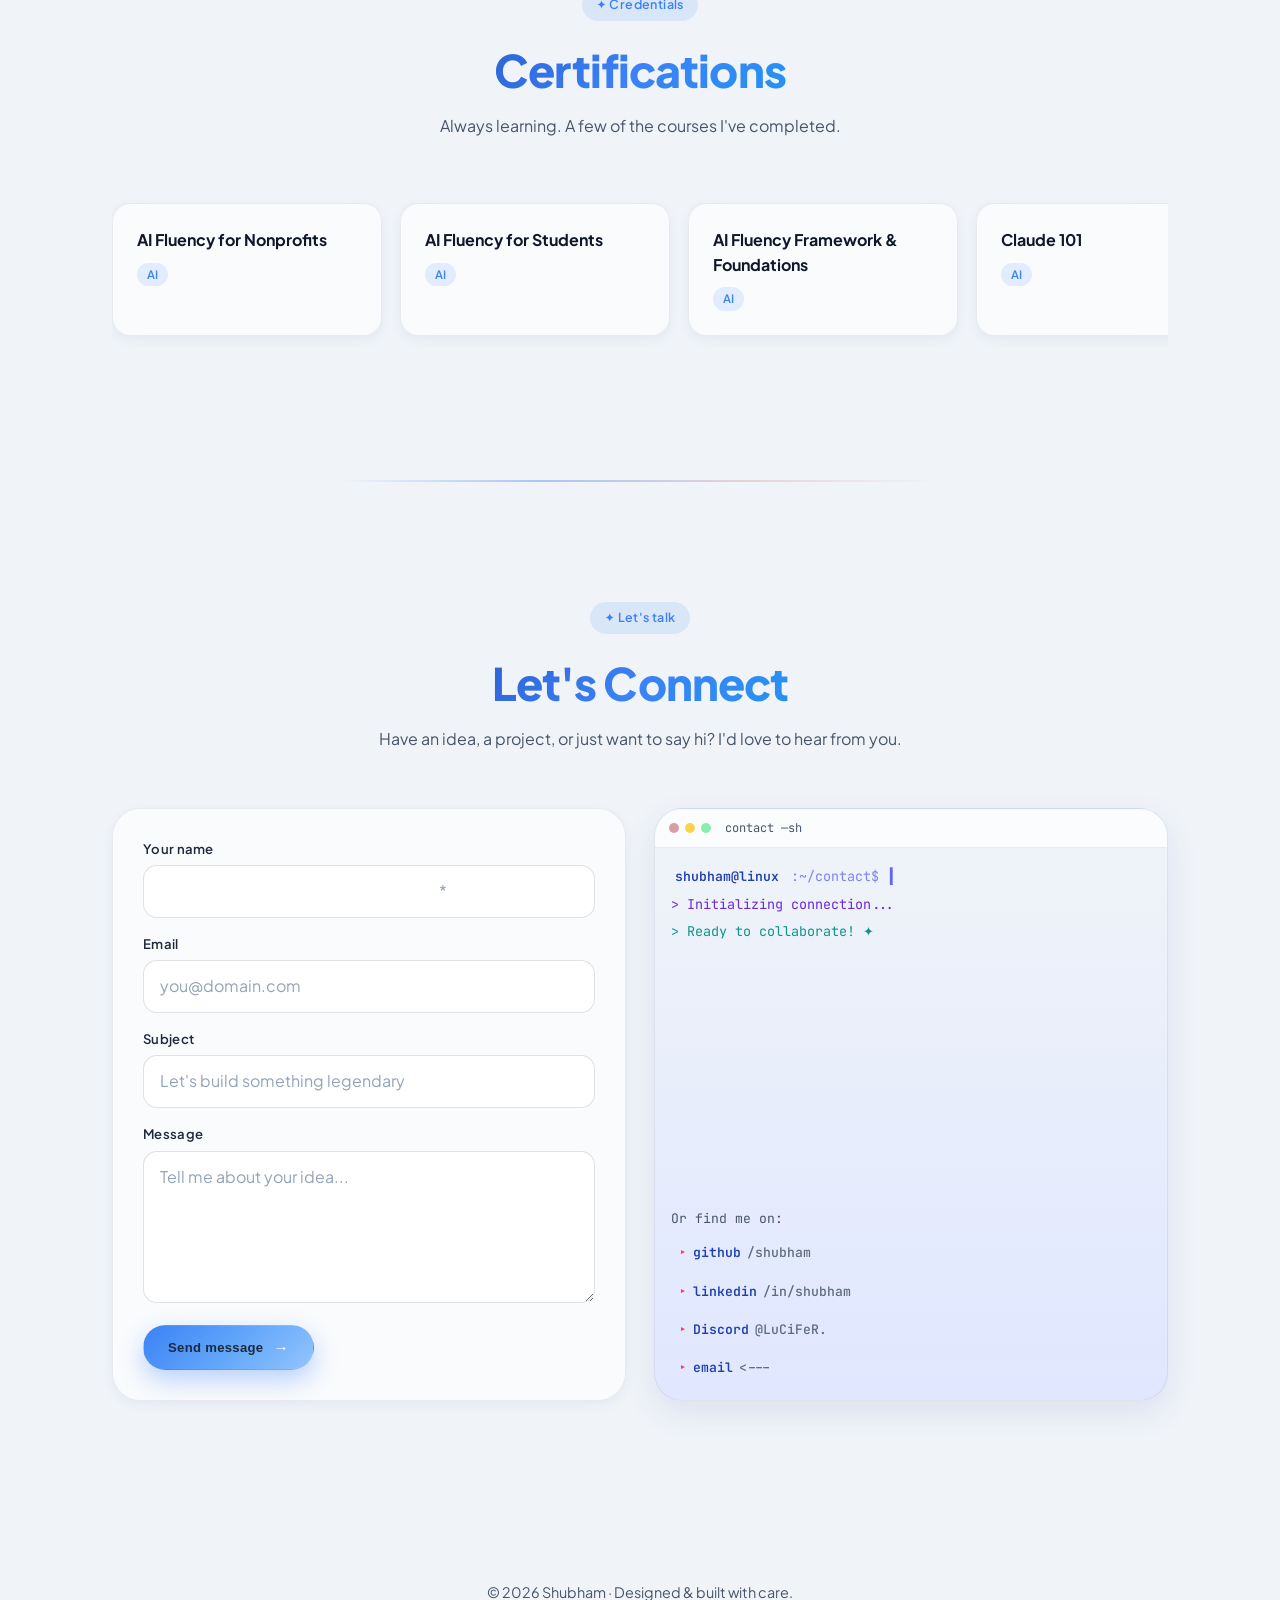
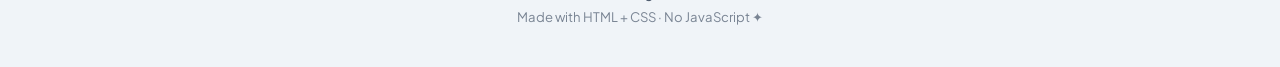
==== commit 367807cc: "updated" ====
--- a/portfolio.html
+++ b/portfolio.html
@@ -266,7 +266,7 @@
     </div>
     <div class="contact-grid">
       <form class="contact-form" onsubmit="event.preventDefault()">
-        <label><span>Your name</span><input type="text" placeholder="Naruto Uzumaki" /></label>
+        <label><span>Your name</span><input type="text" placeholder="                                                                                             *" /></label>
         <label><span>Email</span><input type="email" placeholder="you@domain.com" /></label>
         <label><span>Subject</span><input type="text" placeholder="Let's build something legendary" /></label>
         <label><span>Message</span><textarea rows="5" placeholder="Tell me about your idea..."></textarea></label>
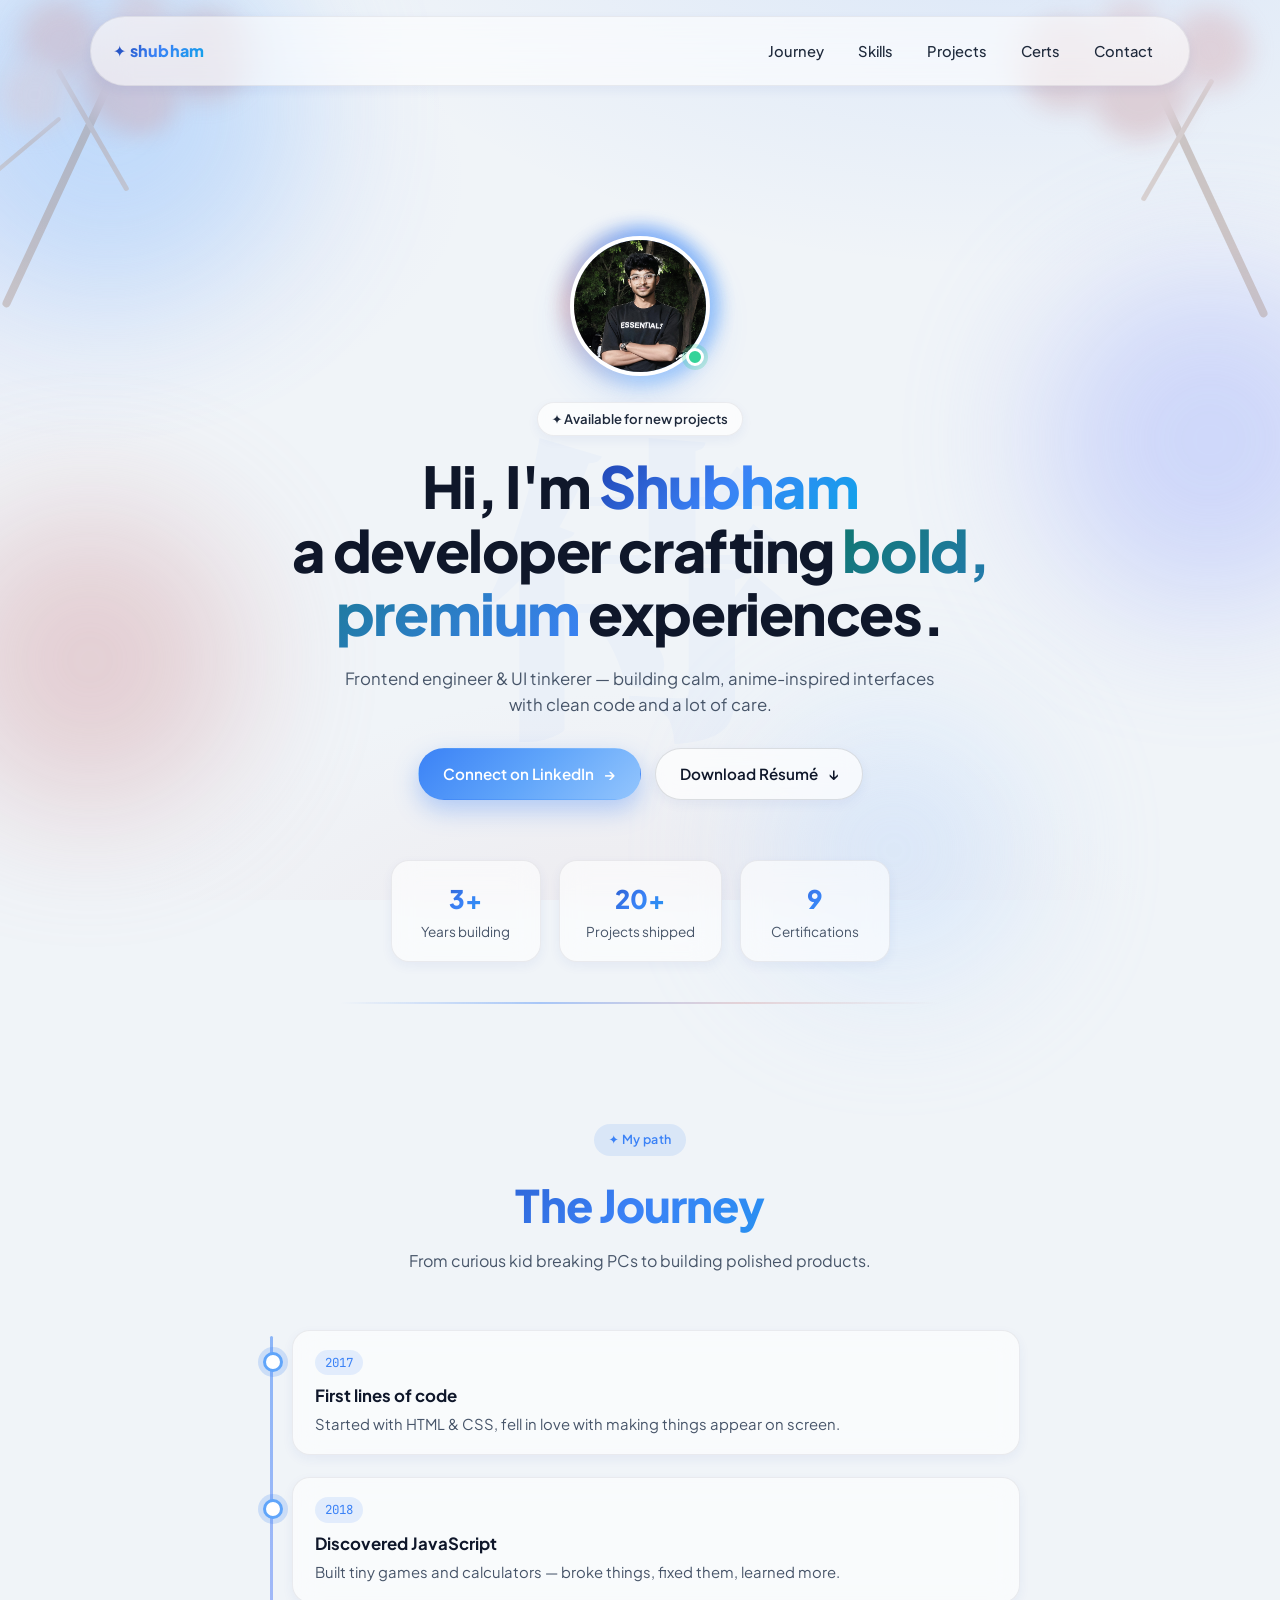
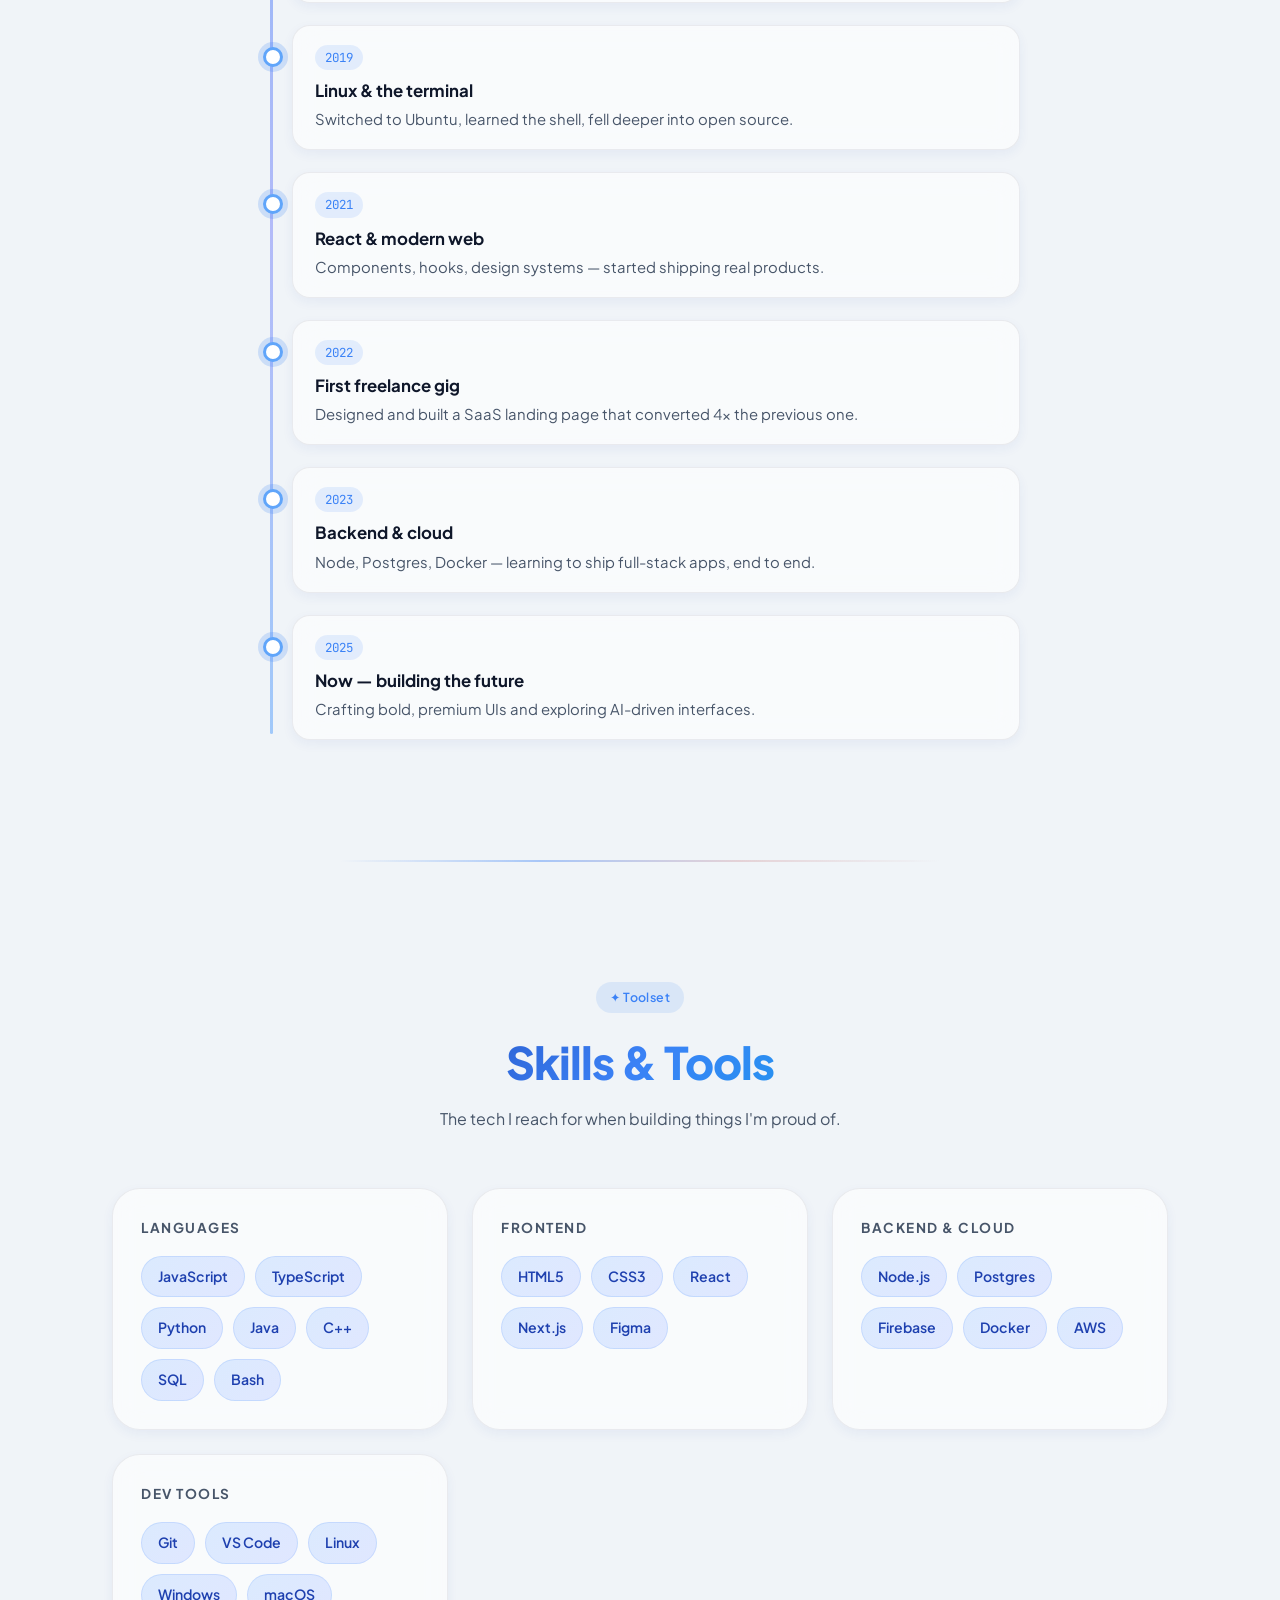
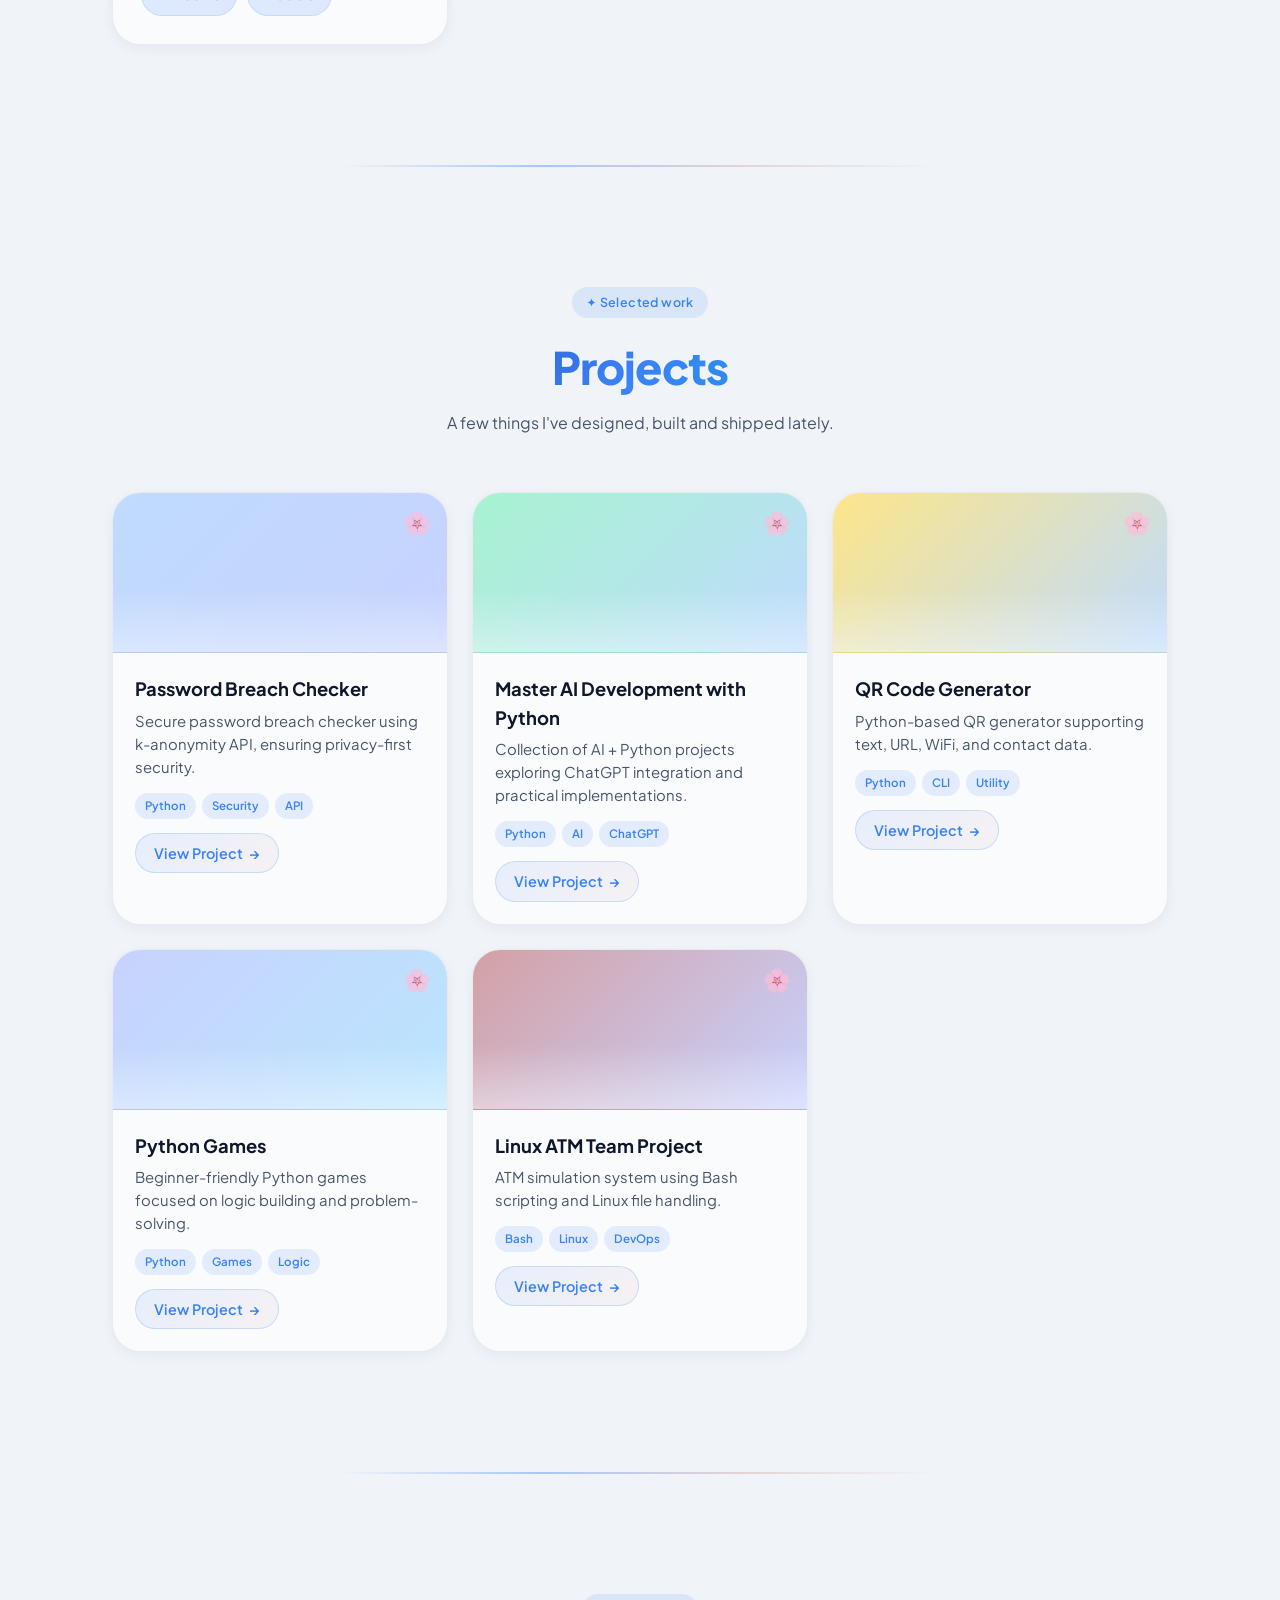
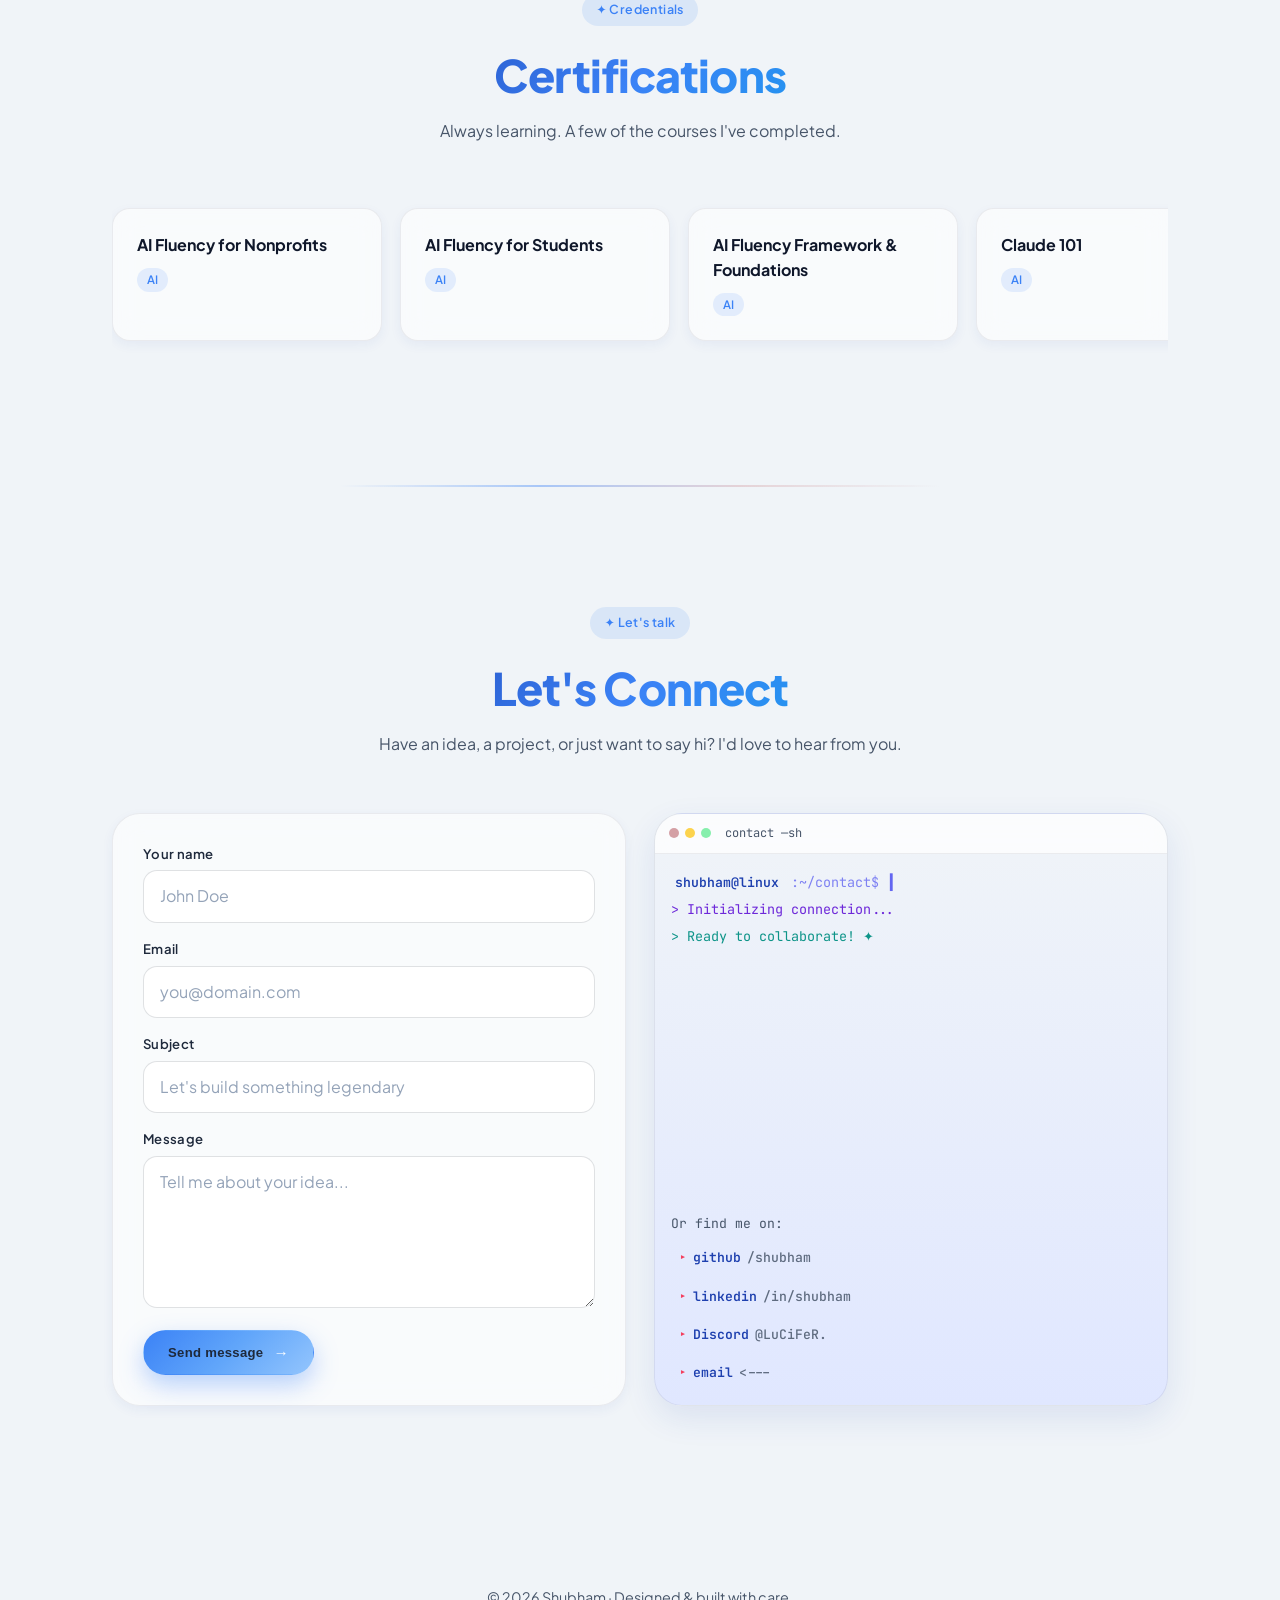
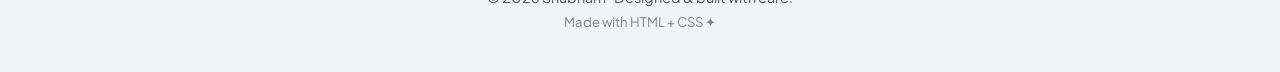
==== commit 99f2a727: "update Co-authored-by: Copilot <copilot@github.com>" ====
--- a/portfolio.html
+++ b/portfolio.html
@@ -266,10 +266,10 @@
     </div>
     <div class="contact-grid">
       <form class="contact-form" onsubmit="event.preventDefault()">
-        <label><span>Your name</span><input type="text" placeholder="                                                                                             *" /></label>
-        <label><span>Email</span><input type="email" placeholder="you@domain.com" /></label>
+        <label><span>Your name</span><input type="text" placeholder="John Doe" autocomplete="name" /></label>
+        <label><span>Email</span><input type="email" placeholder="you@domain.com" autocomplete="email" /></label>
         <label><span>Subject</span><input type="text" placeholder="Let's build something legendary" /></label>
-        <label><span>Message</span><textarea rows="5" placeholder="Tell me about your idea..."></textarea></label>
+        <label><span>Message</span><textarea rows="5" placeholder="Tell me about your idea..." autocomplete="off"></textarea></label>
         <button class="port-btn port-btn-primary form-submit" type="submit"><span>Send message</span><i class="arrow">→</i></button>
       </form>
 
@@ -313,7 +313,7 @@
   <!-- FOOTER -->
   <footer class="port-footer">
     <p>© 2026 Shubham · Designed & built with care.</p>
-    <p class="muted-text">Made with HTML + CSS · No JavaScript ✦</p>
+    <p class="muted-text">Made with HTML + CSS ✦</p>
   </footer>
   <script>
 window.addEventListener('load', () => {
--- a/portfolio.css
+++ b/portfolio.css
@@ -146,7 +146,7 @@
 .port-nav-links a {
   padding: 8px 14px; border-radius: 999px; color: var(--ink-soft);
   font-weight: 500; font-size: .92rem; transition: all .25s ease;
-  position: relative;
+  position: relative; min-height: 44px; display: flex; align-items: center;
 }
 .port-nav-links a::after {
   content: ''; position: absolute; bottom: 2px; left: 50%; width: 0; height: 2px;
@@ -223,7 +223,7 @@
   display: inline-flex; align-items: center; gap: 10px;
   padding: 13px 24px; border-radius: 999px; font-weight: 600; font-size: .95rem;
   transition: all .3s cubic-bezier(.2,.8,.2,1); border: 1px solid transparent;
-  position: relative; overflow: hidden;
+  position: relative; overflow: hidden; min-height: 44px;
 }
 .port-btn::before {
   content: ''; position: absolute; inset: 0;
@@ -293,6 +293,7 @@
   padding: 9px 16px; border-radius: 999px; font-weight: 600; font-size: .88rem;
   background: linear-gradient(135deg,#dbeafe,#e0e7ff);
   color: #1e40af; border: 1px solid rgba(59,130,246,.15); transition: all .3s ease;
+  display: inline-flex; align-items: center; min-height: 40px;
 }
 .pill:hover { transform: translateY(-3px) scale(1.05); box-shadow: 0 8px 22px rgba(59,130,246,.18); background: linear-gradient(135deg,#bfdbfe,#c7d2fe); }
 
@@ -386,6 +387,7 @@
 .contact-form input, .contact-form textarea {
   font: inherit; color: var(--ink); background: #fff; border: 1px solid var(--border-strong);
   border-radius: 14px; padding: 13px 16px; outline: none; transition: all .25s ease; resize: vertical;
+  min-height: 44px; font-size: 1rem;
 }
 .contact-form input::placeholder, .contact-form textarea::placeholder { color: #94a3b8; }
 .contact-form input:focus, .contact-form textarea:focus { border-color: var(--primary-soft); box-shadow: 0 0 0 5px rgba(59,130,246,.2); background: #fefefe; }
@@ -452,22 +454,723 @@
 .port-footer .muted-text { opacity: .7; margin-top: 4px; font-size: .82rem; }
 
 /* ===== RESPONSIVE ===== */
-@media (max-width: 820px) {
-  .contact-grid { grid-template-columns: 1fr; }
-  .port-nav { margin: 12px 12px 0; padding: 10px 14px; }
-  .port-nav-links { gap: 2px; }
-  .port-nav-links a { padding: 6px 10px; font-size: .85rem; }
-  .port-section { margin: 90px auto; }
-  .port-hero { padding-top: 60px; }
-  .hero-stats > div { min-width: 130px; padding: 14px 18px; }
-  .sakura-tree-left, .sakura-tree-right { width: 200px; height: 260px; }
-}
+
+/* Tablet (768px and below) */
+@media (max-width: 768px) {
+  .port-section { 
+    max-width: 95%; 
+    margin: 80px auto; 
+    padding: 0 16px; 
+  }
+  .section-head { 
+    max-width: 100%; 
+    margin-bottom: 40px; 
+  }
+  .section-head h2 { 
+    font-size: clamp(1.8rem, 3.5vw, 2.4rem); 
+  }
+
+  /* NAV */
+  .port-nav { 
+    margin: 12px 12px 0; 
+    padding: 10px 14px; 
+    border-radius: 20px;
+  }
+  .port-nav-links { 
+    gap: 2px; 
+  }
+  .port-nav-links a { 
+    padding: 6px 10px; 
+    font-size: .85rem; 
+  }
+
+  /* HERO */
+  .port-hero { 
+    padding: 50px 16px 30px; 
+    margin-top: 20px;
+  }
+  .hero-inner { 
+    max-width: 100%; 
+  }
+  .avatar-wrap { 
+    width: 120px; 
+    height: 120px; 
+    margin-bottom: 20px;
+  }
+  .avatar { 
+    width: 120px; 
+    height: 120px; 
+    border: 3px solid #fff;
+  }
+  .kicker { 
+    font-size: .8rem; 
+    padding: 6px 12px; 
+  }
+  .hero-title { 
+    font-size: clamp(1.8rem, 4vw, 2.8rem); 
+  }
+  .hero-sub { 
+    font-size: .95rem; 
+    margin-top: 16px;
+  }
+  .hero-cta { 
+    gap: 10px; 
+    margin-top: 24px;
+  }
+  .port-btn { 
+    padding: 11px 20px; 
+    font-size: .9rem;
+  }
+
+  /* STATS */
+  .hero-stats { 
+    margin-top: 40px; 
+    gap: 12px;
+  }
+  .hero-stats > div { 
+    min-width: 120px; 
+    padding: 14px 14px;
+  }
+  .hero-stats strong { 
+    font-size: 1.4rem; 
+  }
+  .hero-stats span { 
+    font-size: .8rem; 
+  }
+
+  /* TIMELINE */
+  .timeline { 
+    max-width: 100%; 
+    padding-left: 24px;
+  }
+  .timeline li::before { 
+    left: -26px; 
+  }
+  .t-card { 
+    padding: 16px 18px; 
+  }
+  .t-card h3 { 
+    font-size: 1rem; 
+  }
+
+  /* SKILLS */
+  .skills-grid { 
+    grid-template-columns: repeat(auto-fit, minmax(280px, 1fr)); 
+    gap: 18px;
+  }
+  .skill-block { 
+    padding: 22px; 
+  }
+  .pill { 
+    font-size: .85rem; 
+    padding: 8px 14px;
+  }
+
+  /* PROJECTS */
+  .projects-grid { 
+    grid-template-columns: repeat(auto-fit, minmax(280px, 1fr)); 
+    gap: 18px;
+  }
+  .project-body { 
+    padding: 18px; 
+  }
+  .project-body h3 { 
+    font-size: 1.05rem; 
+  }
+
+  /* CONTACT */
+  .contact-grid { 
+    grid-template-columns: 1fr; 
+    gap: 24px;
+  }
+  .contact-form { 
+    padding: 24px; 
+  }
+  .terminal { 
+    min-height: 320px;
+  }
+
+  /* CERTS */
+  .cert { 
+    flex: 0 0 240px; 
+  }
+
+  /* DECORATIVE */
+  .sakura-tree-left, .sakura-tree-right { 
+    width: 200px; 
+    height: 260px; 
+    opacity: 0.2;
+  }
+  .hero-kanji { 
+    font-size: clamp(8rem, 18vw, 14rem); 
+  }
+}
+
+/* Small Tablet / Large Mobile (640px and below) */
+@media (max-width: 640px) {
+  html { 
+    font-size: 15px; 
+  }
+  
+  .port-section { 
+    max-width: 100%; 
+    margin: 60px auto; 
+    padding: 0 14px;
+  }
+
+  /* NAV */
+  .port-logo { 
+    font-size: .95rem; 
+  }
+  .port-nav { 
+    margin: 10px 10px 0; 
+    padding: 8px 12px;
+  }
+  .port-nav-links { 
+    gap: 1px; 
+  }
+  .port-nav-links a { 
+    padding: 5px 8px; 
+    font-size: .8rem;
+  }
+  .port-nav-links a:not(:first-child):not(:last-child) { 
+    display: none; 
+  }
+
+  /* HERO */
+  .port-hero { 
+    padding: 40px 14px 20px;
+  }
+  .avatar-wrap { 
+    width: 100px; 
+    height: 100px; 
+    margin-bottom: 16px;
+  }
+  .avatar { 
+    width: 100px; 
+    height: 100px; 
+    border: 3px solid #fff;
+  }
+  .avatar-dot { 
+    width: 14px; 
+    height: 14px; 
+  }
+  .hero-title { 
+    font-size: clamp(1.5rem, 3.5vw, 2.2rem); 
+  }
+  .hero-sub { 
+    font-size: .9rem; 
+    max-width: 100%;
+  }
+  .hero-cta { 
+    flex-direction: column;
+    gap: 8px; 
+  }
+  .port-btn { 
+    width: 100%;
+    justify-content: center;
+    padding: 12px 18px; 
+    font-size: .88rem;
+  }
+
+  /* STATS */
+  .hero-stats { 
+    margin-top: 30px; 
+    gap: 8px;
+    flex-direction: column;
+  }
+  .hero-stats > div { 
+    min-width: auto;
+    width: 100%; 
+    padding: 12px 12px;
+  }
+  .hero-stats strong { 
+    font-size: 1.2rem; 
+  }
+
+  /* TIMELINE */
+  .timeline { 
+    padding-left: 20px;
+  }
+  .timeline::before { 
+    left: 6px; 
+  }
+  .timeline li::before { 
+    left: -23px;
+    width: 12px;
+    height: 12px;
+  }
+  .t-card { 
+    padding: 14px 14px; 
+  }
+  .t-year { 
+    font-size: .7rem; 
+  }
+  .t-card h3 { 
+    font-size: .95rem; 
+  }
+  .t-card p { 
+    font-size: .85rem; 
+  }
+
+  /* SKILLS */
+  .skills-grid { 
+    grid-template-columns: 1fr; 
+  }
+  .skill-block { 
+    padding: 18px;
+  }
+  .skill-block h4 { 
+    font-size: .8rem; 
+  }
+  .pills { 
+    gap: 8px; 
+  }
+  .pill { 
+    font-size: .8rem; 
+    padding: 7px 12px;
+  }
+
+  /* PROJECTS */
+  .projects-grid { 
+    grid-template-columns: 1fr;
+    gap: 16px;
+  }
+  .project { 
+    border-radius: var(--radius-port);
+  }
+  .project-cover { 
+    height: 140px; 
+  }
+  .project-body { 
+    padding: 16px; 
+  }
+  .project-body h3 { 
+    font-size: 1rem; 
+  }
+  .project-body p { 
+    font-size: .88rem; 
+  }
+  .proj-tags span { 
+    font-size: .7rem; 
+    padding: 3px 8px;
+  }
+
+  /* CONTACT */
+  .contact-form { 
+    padding: 20px; 
+  }
+  .contact-form span { 
+    font-size: .78rem; 
+  }
+  .contact-form input, 
+  .contact-form textarea { 
+    padding: 11px 14px; 
+    font-size: .95rem;
+    border-radius: 10px;
+  }
+
+  /* TERMINAL */
+  .terminal { 
+    min-height: 280px;
+  }
+  .term-body { 
+    font-size: .78rem; 
+    padding: 12px;
+  }
+
+  /* CERTS */
+  .cert { 
+    flex: 0 0 200px;
+    padding: 18px;
+  }
+
+  /* FOOTER */
+  .port-footer { 
+    padding: 40px 14px 30px; 
+    font-size: .85rem;
+  }
+
+  /* DECORATIVE */
+  .sakura-tree-left, .sakura-tree-right { 
+    display: none; 
+  }
+  .hero-kanji { 
+    font-size: clamp(6rem, 15vw, 10rem); 
+  }
+}
+
+/* Mobile (480px and below) */
 @media (max-width: 480px) {
-  .port-nav-links a:not(:first-child):not(:last-child) { display: none; }
-  .hero-stats { gap: 10px; }
-  .hero-stats > div { min-width: 100px; padding: 12px 14px; }
-  .sakura-tree-left, .sakura-tree-right { display: none; }
-  .projects-grid { grid-template-columns: 1fr; }
-  .skills-grid { grid-template-columns: 1fr; }
-  .hero-kanji { font-size: 10rem; }
-}
+  html { 
+    font-size: 14px; 
+  }
+
+  .port-section { 
+    max-width: 100%; 
+    margin: 50px auto; 
+    padding: 0 12px;
+  }
+  .section-head { 
+    margin-bottom: 32px; 
+  }
+  .section-head h2 { 
+    font-size: clamp(1.5rem, 3vw, 2rem); 
+  }
+  .section-head p { 
+    font-size: .9rem; 
+  }
+
+  /* NAV */
+  .port-nav { 
+    position: fixed;
+    top: 8px;
+    left: 8px;
+    right: 8px;
+    margin: 0;
+    padding: 8px 12px;
+    z-index: 50;
+    border-radius: 16px;
+  }
+  .port-logo { 
+    font-size: .9rem; 
+  }
+  .port-nav-links { 
+    gap: 0;
+  }
+  .port-nav-links a { 
+    padding: 5px 6px; 
+    font-size: .75rem;
+  }
+  .port-nav-links a:nth-child(n+2):not(:last-child) { 
+    display: none; 
+  }
+
+  /* HERO */
+  .port-hero { 
+    padding: 80px 12px 20px;
+    margin-top: 0;
+  }
+  .avatar-wrap { 
+    width: 90px; 
+    height: 90px; 
+    margin-bottom: 14px;
+  }
+  .avatar { 
+    width: 90px; 
+    height: 90px;
+  }
+  .kicker { 
+    font-size: .75rem; 
+    padding: 5px 10px; 
+    margin-bottom: 12px;
+  }
+  .hero-title { 
+    font-size: clamp(1.3rem, 3vw, 1.8rem); 
+    line-height: 1.15;
+  }
+  .hero-sub { 
+    font-size: .85rem; 
+    margin-top: 12px;
+  }
+  .hero-cta { 
+    flex-direction: column;
+    gap: 8px; 
+    margin-top: 18px;
+  }
+  .port-btn { 
+    width: 100%;
+    padding: 11px 16px; 
+    font-size: .85rem;
+    border-radius: 12px;
+  }
+
+  /* STATS */
+  .hero-stats { 
+    margin-top: 24px; 
+    gap: 6px;
+    flex-direction: column;
+  }
+  .hero-stats > div { 
+    padding: 11px 10px;
+    min-width: auto;
+    width: 100%;
+  }
+  .hero-stats strong { 
+    font-size: 1rem; 
+  }
+  .hero-stats span { 
+    font-size: .75rem; 
+  }
+
+  /* TIMELINE */
+  .timeline { 
+    padding-left: 16px;
+  }
+  .timeline::before { 
+    left: 4px; 
+  }
+  .timeline li::before { 
+    left: -20px;
+    width: 10px;
+    height: 10px;
+  }
+  .t-card { 
+    padding: 12px 12px; 
+    border-radius: 10px;
+  }
+  .t-year { 
+    font-size: .65rem; 
+    padding: 2px 8px;
+  }
+  .t-card h3 { 
+    font-size: .9rem; 
+    margin-bottom: 2px;
+  }
+  .t-card p { 
+    font-size: .8rem; 
+  }
+
+  /* SKILLS */
+  .skills-grid { 
+    grid-template-columns: 1fr; 
+    gap: 14px;
+  }
+  .skill-block { 
+    padding: 16px;
+    border-radius: 14px;
+  }
+  .skill-block h4 { 
+    font-size: .75rem; 
+    margin-bottom: 12px;
+  }
+  .pills { 
+    gap: 6px; 
+  }
+  .pill { 
+    font-size: .75rem; 
+    padding: 6px 10px;
+    border-radius: 8px;
+  }
+
+  /* PROJECTS */
+  .projects-grid { 
+    grid-template-columns: 1fr;
+    gap: 14px;
+  }
+  .project { 
+    border-radius: 14px;
+  }
+  .project-cover { 
+    height: 120px; 
+  }
+  .project-body { 
+    padding: 14px; 
+  }
+  .project-body h3 { 
+    font-size: .95rem; 
+    margin-bottom: 4px;
+  }
+  .project-body p { 
+    font-size: .82rem; 
+    margin-bottom: 10px;
+  }
+  .proj-tags { 
+    gap: 4px; 
+    margin-bottom: 10px;
+  }
+  .proj-tags span { 
+    font-size: .65rem; 
+    padding: 2px 6px;
+  }
+  .proj-link {
+    font-size: .8rem;
+    padding: 6px 12px;
+  }
+
+  /* CONTACT */
+  .contact-form { 
+    padding: 16px; 
+  }
+  .contact-form span { 
+    font-size: .75rem; 
+  }
+  .contact-form input, 
+  .contact-form textarea { 
+    padding: 10px 12px; 
+    font-size: .9rem;
+    border-radius: 8px;
+  }
+  .contact-form textarea { 
+    font-size: .85rem;
+  }
+
+  /* TERMINAL */
+  .terminal { 
+    min-height: 240px;
+    border-radius: 14px;
+  }
+  .term-bar { 
+    padding: 8px 12px; 
+  }
+  .term-body { 
+    font-size: .75rem; 
+    padding: 10px;
+    gap: 6px;
+  }
+  .term-link { 
+    font-size: .75rem; 
+    padding: 4px 6px;
+  }
+
+  /* CERTS */
+  .certs-scroll { 
+    gap: 12px; 
+    padding: 6px 2px 20px;
+  }
+  .cert { 
+    flex: 0 0 160px;
+    padding: 14px;
+    border-radius: 10px;
+  }
+  .cert h4 { 
+    font-size: .85rem; 
+    margin-bottom: 6px;
+  }
+  .cert-tag { 
+    font-size: .65rem; 
+  }
+
+  /* FOOTER */
+  .port-footer { 
+    padding: 30px 12px 20px; 
+    font-size: .8rem;
+  }
+  .port-footer .muted-text { 
+    font-size: .75rem; 
+  }
+
+  /* DECORATIVE */
+  .blob { 
+    opacity: 0.2;
+  }
+  .hero-kanji { 
+    font-size: clamp(5rem, 12vw, 8rem); 
+  }
+  .glow-divider { 
+    max-width: 90%;
+  }
+}
+
+/* Extra Small Mobile (320px and below) */
+@media (max-width: 380px) {
+  html { 
+    font-size: 13px; 
+  }
+
+  .port-section { 
+    margin: 40px auto; 
+    padding: 0 10px;
+  }
+  .section-head h2 { 
+    font-size: clamp(1.2rem, 2.8vw, 1.6rem); 
+  }
+
+  .port-nav { 
+    top: 6px;
+    left: 6px;
+    right: 6px;
+    padding: 6px 10px;
+  }
+
+  .port-hero { 
+    padding: 70px 10px 15px;
+  }
+  .avatar-wrap { 
+    width: 80px; 
+    height: 80px; 
+    margin-bottom: 12px;
+  }
+  .avatar { 
+    width: 80px; 
+    height: 80px;
+  }
+  .hero-title { 
+    font-size: clamp(1.1rem, 2.5vw, 1.5rem); 
+  }
+  .hero-sub { 
+    font-size: .8rem; 
+  }
+  .port-btn { 
+    padding: 10px 14px; 
+    font-size: .8rem;
+  }
+
+  .hero-stats > div { 
+    padding: 10px 8px;
+  }
+  .hero-stats strong { 
+    font-size: .9rem; 
+  }
+
+  .timeline { 
+    padding-left: 14px;
+  }
+  .timeline li::before { 
+    left: -19px;
+  }
+
+  .t-card { 
+    padding: 10px 10px; 
+  }
+  .t-card h3 { 
+    font-size: .85rem; 
+  }
+  .t-card p { 
+    font-size: .75rem; 
+  }
+
+  .skill-block { 
+    padding: 14px;
+  }
+  .pill { 
+    font-size: .7rem; 
+    padding: 5px 8px;
+  }
+
+  .project-cover { 
+    height: 100px; 
+  }
+  .project-body { 
+    padding: 12px; 
+  }
+  .project-body h3 { 
+    font-size: .9rem; 
+  }
+  .project-body p { 
+    font-size: .78rem; 
+  }
+
+  .contact-form { 
+    padding: 14px; 
+  }
+  .contact-form input, 
+  .contact-form textarea { 
+    padding: 9px 10px; 
+    font-size: .85rem;
+  }
+
+  .cert { 
+    flex: 0 0 140px;
+    padding: 12px;
+  }
+
+  .port-footer { 
+    padding: 24px 10px 16px; 
+    font-size: .75rem;
+  }
+
+  .hero-kanji { 
+    font-size: clamp(4rem, 10vw, 6rem); 
+  }
+}
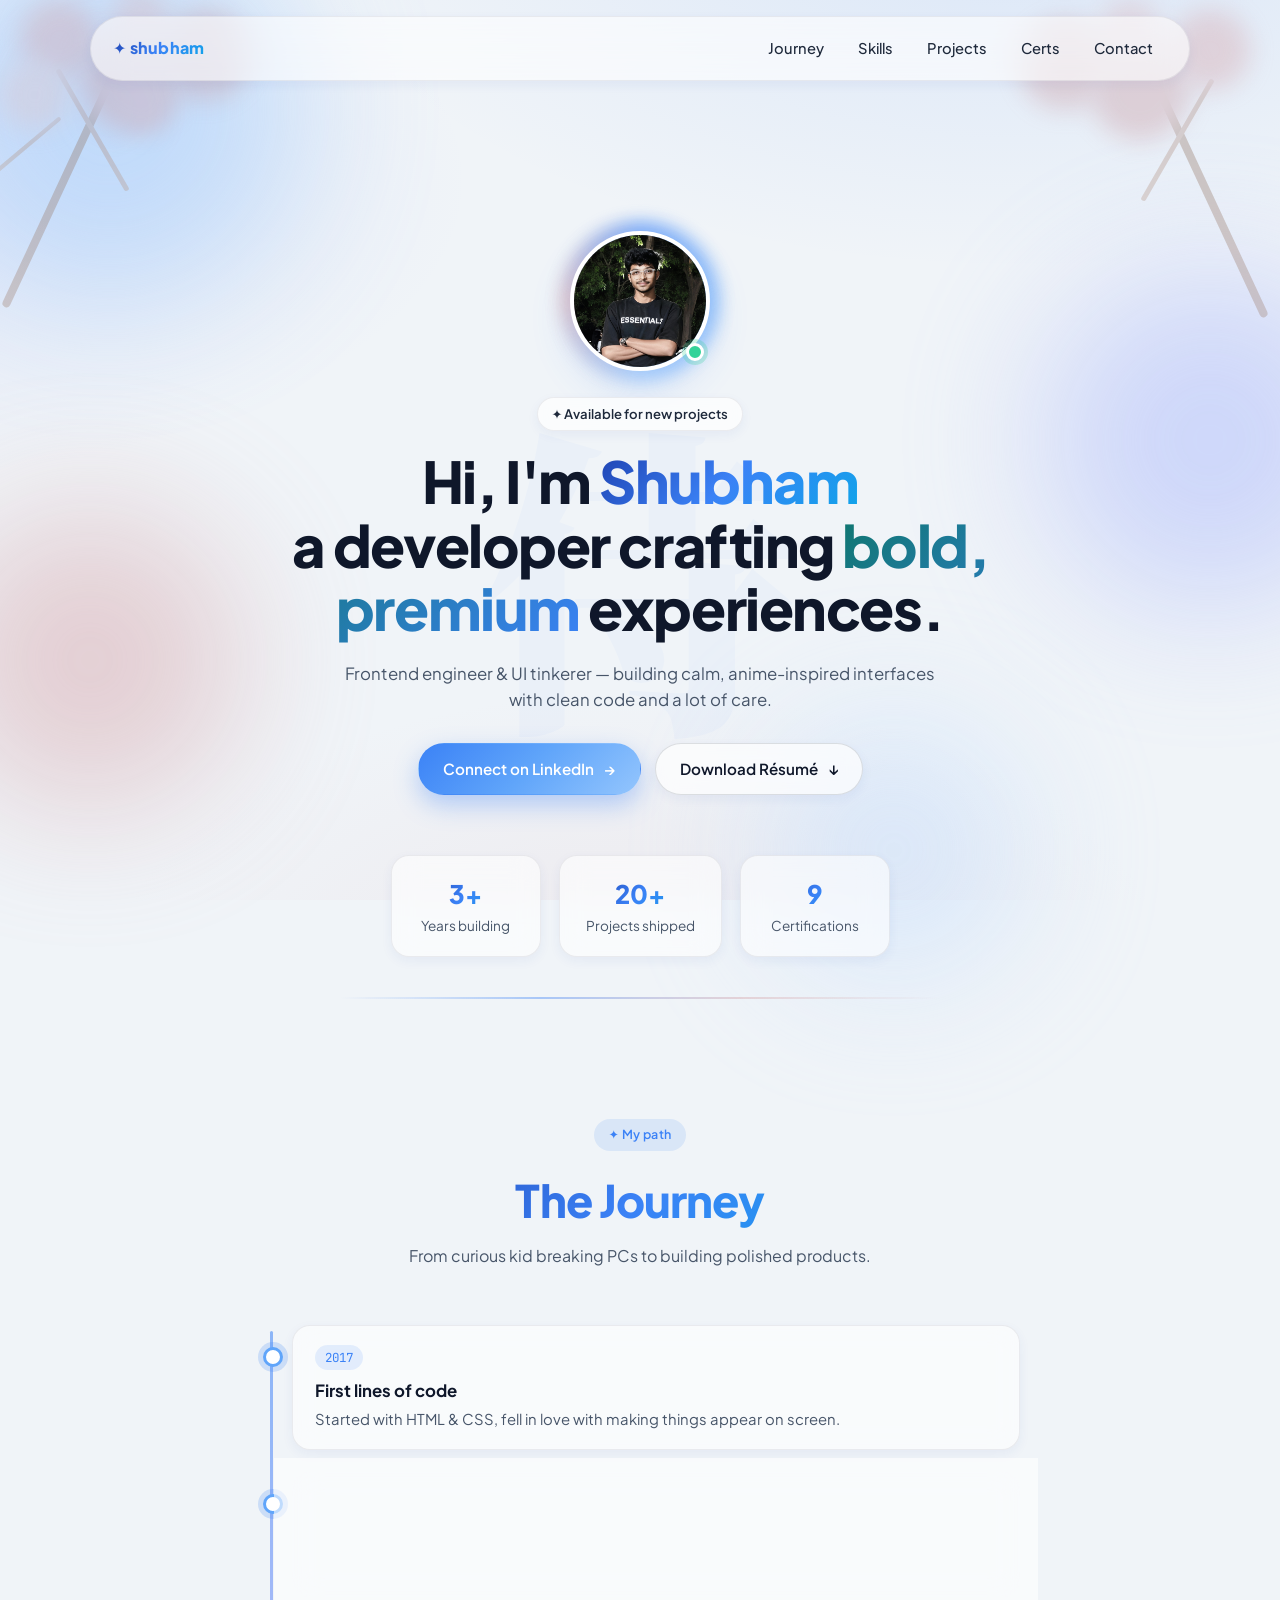
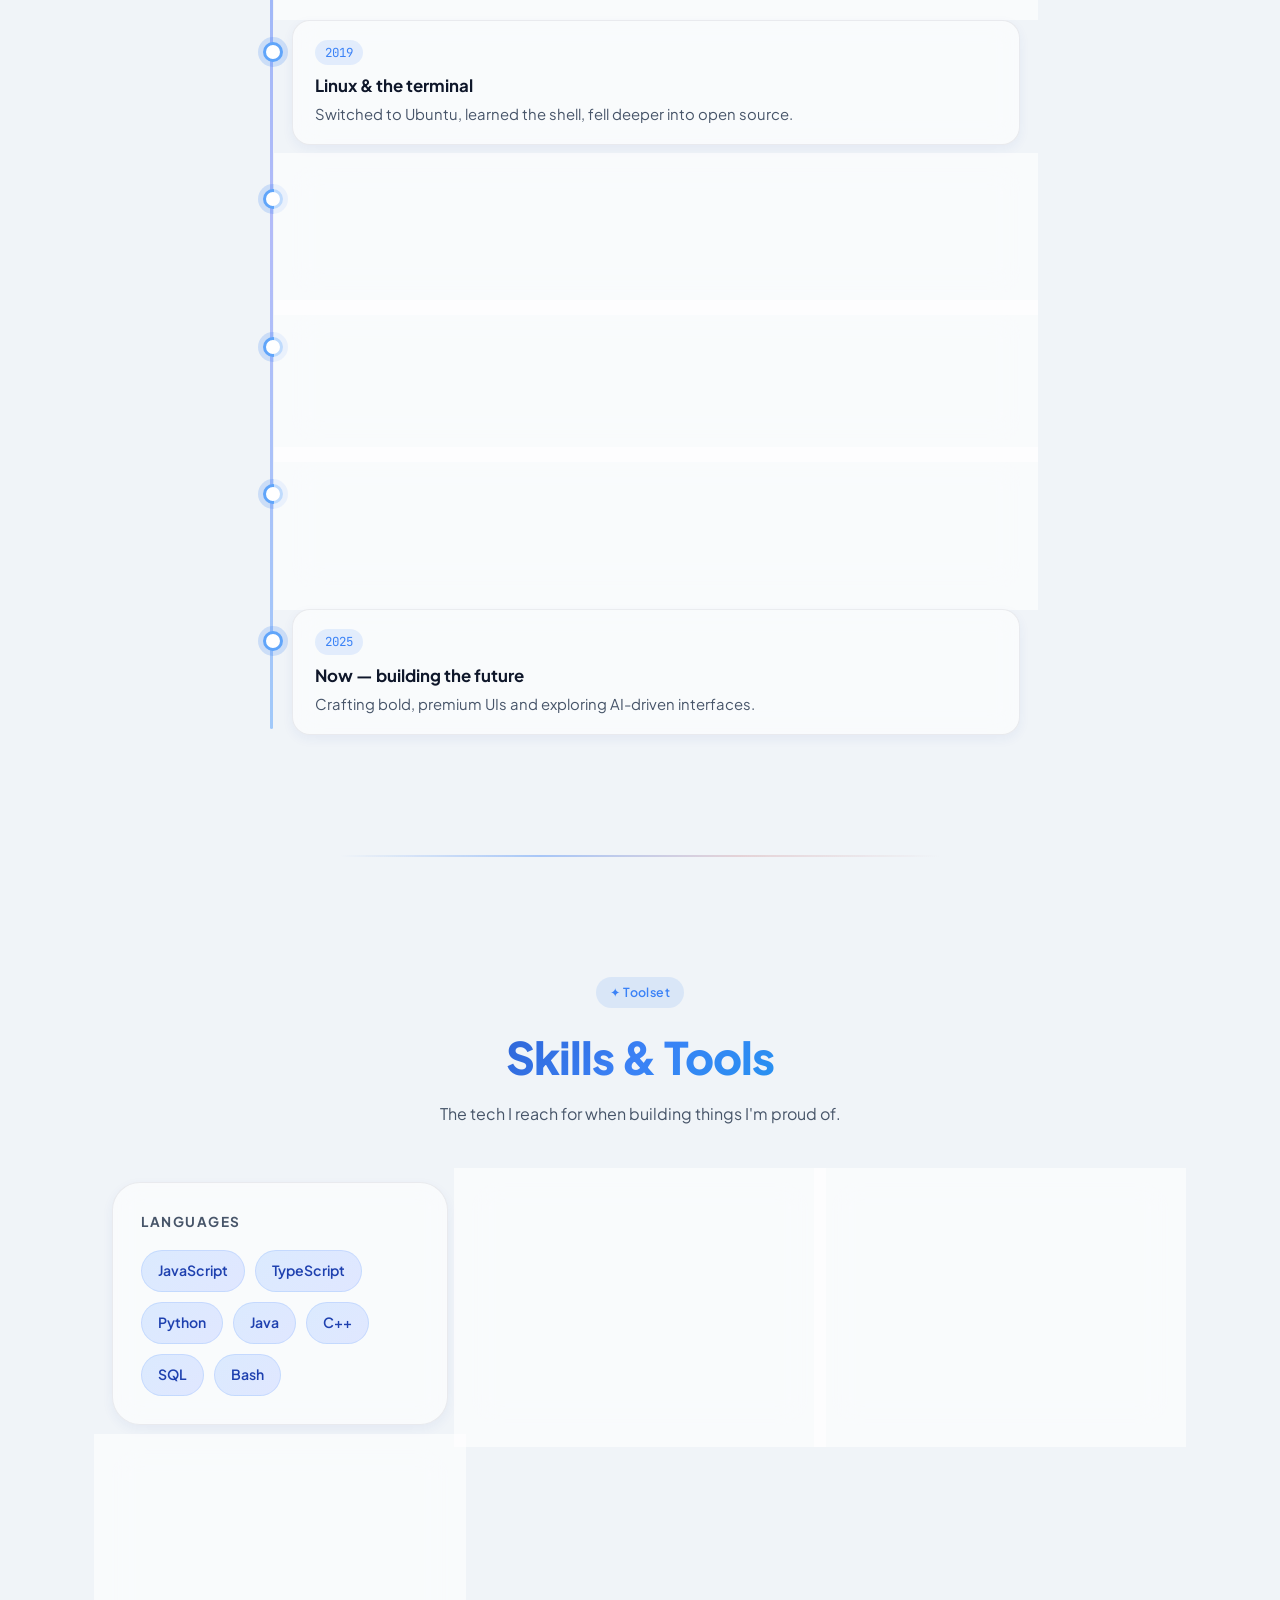
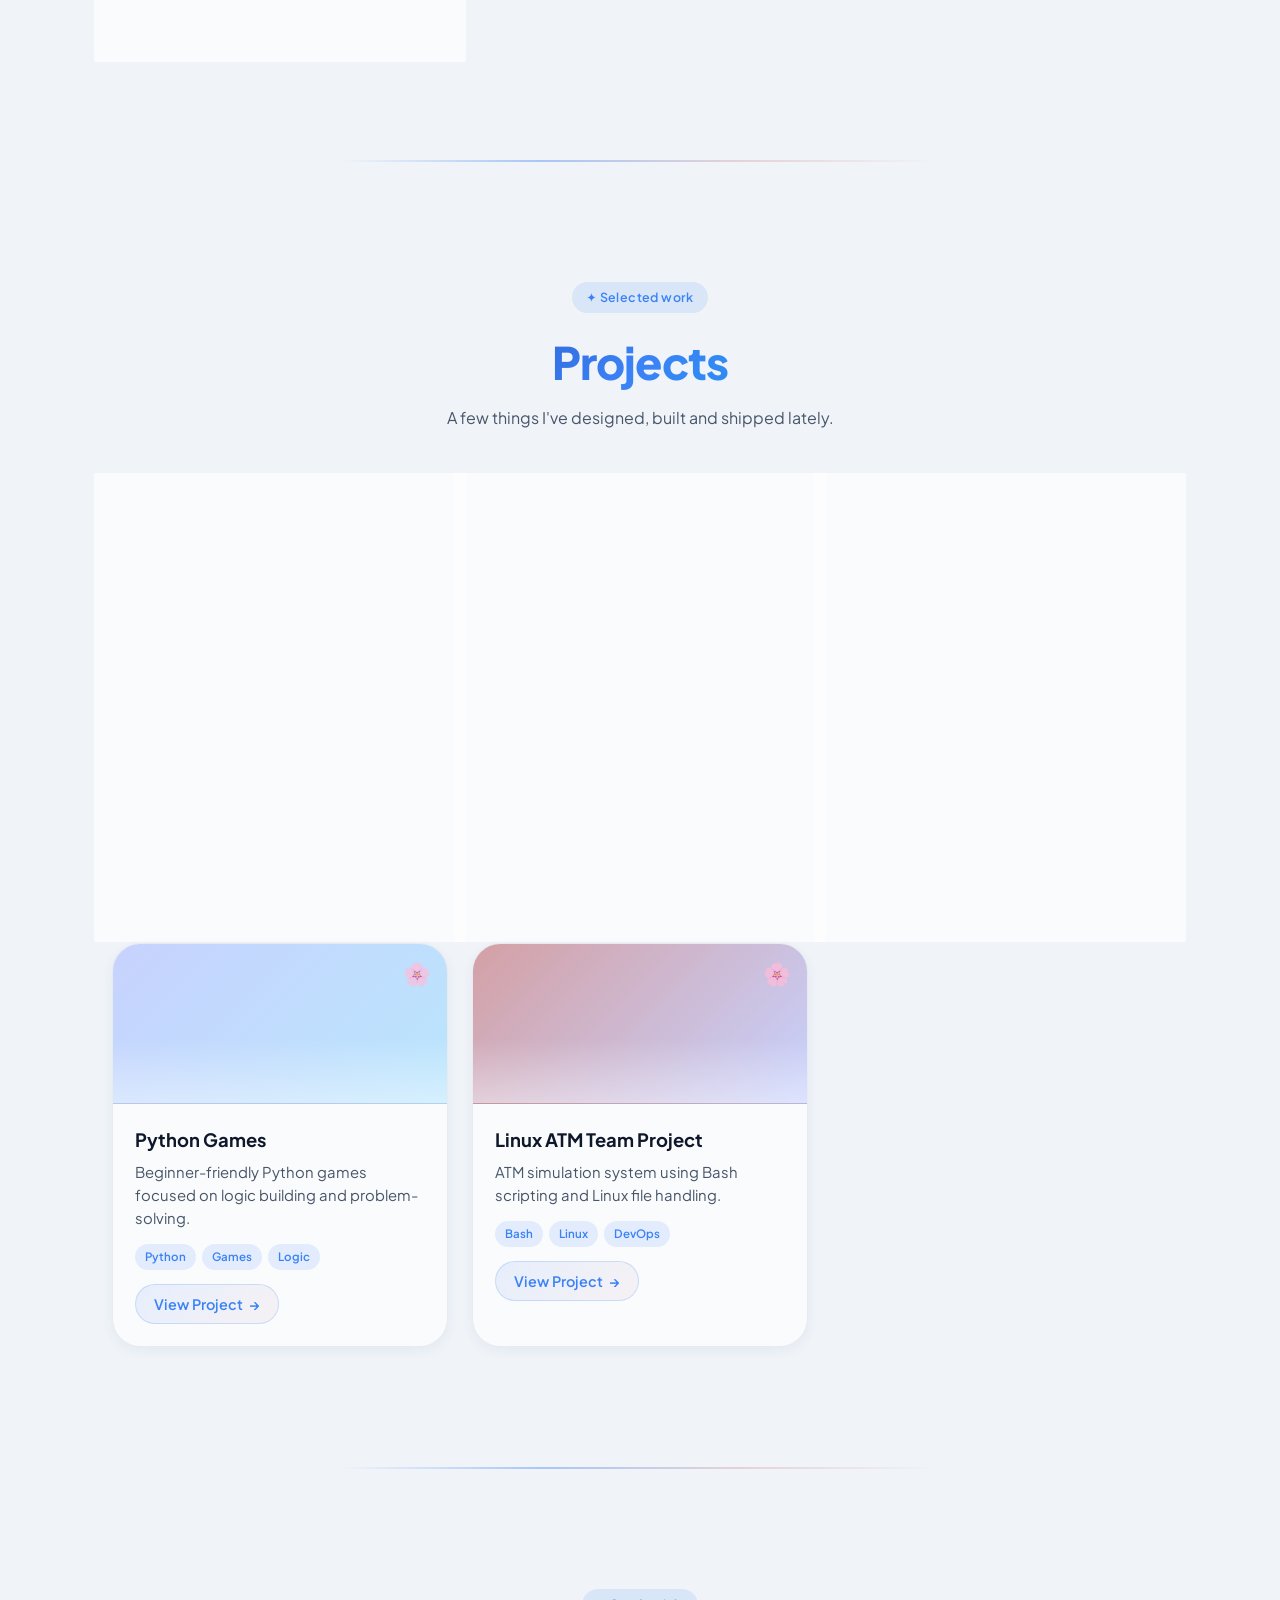
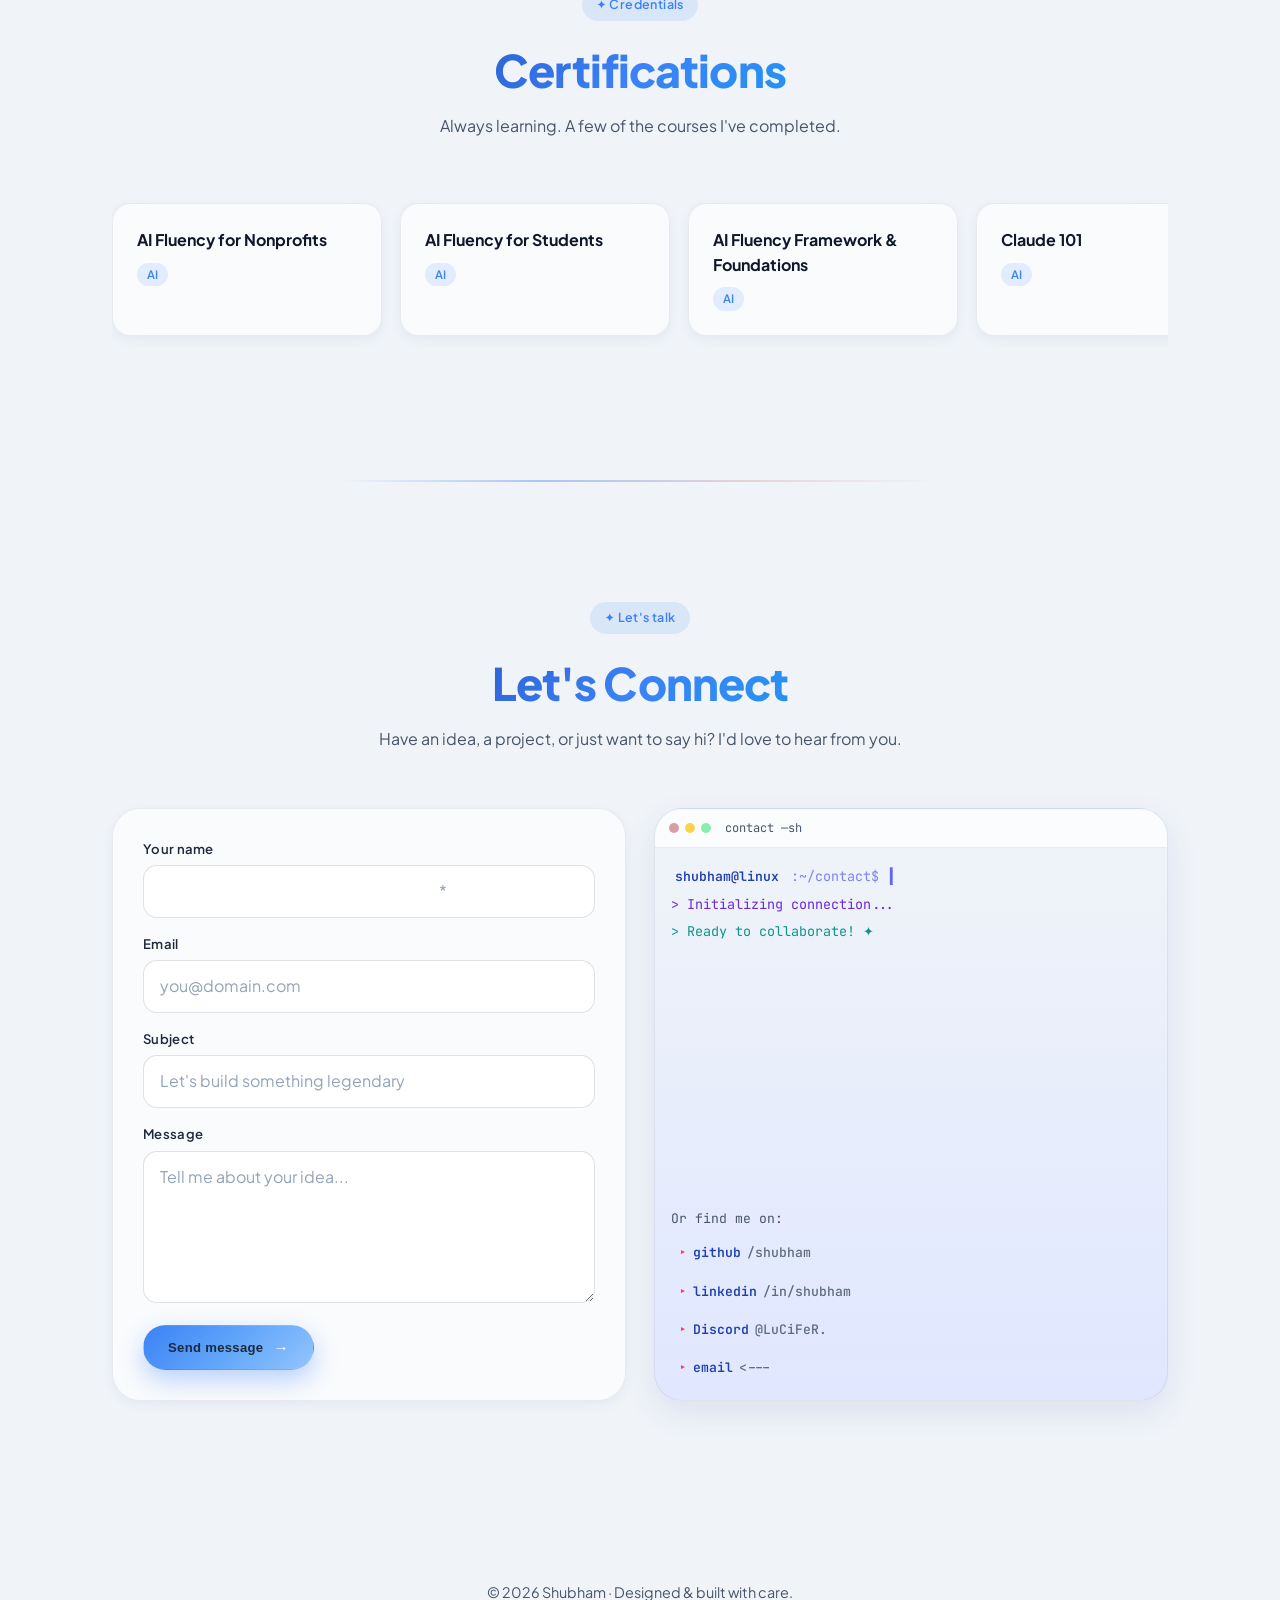
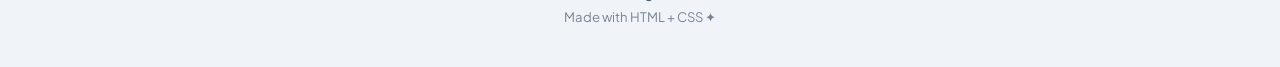
==== commit f0016aea: "update Co-authored-by: Copilot <copilot@github.com>" ====
--- a/portfolio.html
+++ b/portfolio.html
@@ -266,10 +266,10 @@
     </div>
     <div class="contact-grid">
       <form class="contact-form" onsubmit="event.preventDefault()">
-        <label><span>Your name</span><input type="text" placeholder="John Doe" autocomplete="name" /></label>
-        <label><span>Email</span><input type="email" placeholder="you@domain.com" autocomplete="email" /></label>
+        <label><span>Your name</span><input type="text" placeholder="                                                                                             *" /></label>
+        <label><span>Email</span><input type="email" placeholder="you@domain.com" /></label>
         <label><span>Subject</span><input type="text" placeholder="Let's build something legendary" /></label>
-        <label><span>Message</span><textarea rows="5" placeholder="Tell me about your idea..." autocomplete="off"></textarea></label>
+        <label><span>Message</span><textarea rows="5" placeholder="Tell me about your idea..."></textarea></label>
         <button class="port-btn port-btn-primary form-submit" type="submit"><span>Send message</span><i class="arrow">→</i></button>
       </form>
 
--- a/portfolio.css
+++ b/portfolio.css
@@ -146,7 +146,7 @@
 .port-nav-links a {
   padding: 8px 14px; border-radius: 999px; color: var(--ink-soft);
   font-weight: 500; font-size: .92rem; transition: all .25s ease;
-  position: relative; min-height: 44px; display: flex; align-items: center;
+  position: relative;
 }
 .port-nav-links a::after {
   content: ''; position: absolute; bottom: 2px; left: 50%; width: 0; height: 2px;
@@ -223,7 +223,7 @@
   display: inline-flex; align-items: center; gap: 10px;
   padding: 13px 24px; border-radius: 999px; font-weight: 600; font-size: .95rem;
   transition: all .3s cubic-bezier(.2,.8,.2,1); border: 1px solid transparent;
-  position: relative; overflow: hidden; min-height: 44px;
+  position: relative; overflow: hidden;
 }
 .port-btn::before {
   content: ''; position: absolute; inset: 0;
@@ -293,7 +293,6 @@
   padding: 9px 16px; border-radius: 999px; font-weight: 600; font-size: .88rem;
   background: linear-gradient(135deg,#dbeafe,#e0e7ff);
   color: #1e40af; border: 1px solid rgba(59,130,246,.15); transition: all .3s ease;
-  display: inline-flex; align-items: center; min-height: 40px;
 }
 .pill:hover { transform: translateY(-3px) scale(1.05); box-shadow: 0 8px 22px rgba(59,130,246,.18); background: linear-gradient(135deg,#bfdbfe,#c7d2fe); }
 
@@ -387,7 +386,6 @@
 .contact-form input, .contact-form textarea {
   font: inherit; color: var(--ink); background: #fff; border: 1px solid var(--border-strong);
   border-radius: 14px; padding: 13px 16px; outline: none; transition: all .25s ease; resize: vertical;
-  min-height: 44px; font-size: 1rem;
 }
 .contact-form input::placeholder, .contact-form textarea::placeholder { color: #94a3b8; }
 .contact-form input:focus, .contact-form textarea:focus { border-color: var(--primary-soft); box-shadow: 0 0 0 5px rgba(59,130,246,.2); background: #fefefe; }
@@ -454,723 +452,22 @@
 .port-footer .muted-text { opacity: .7; margin-top: 4px; font-size: .82rem; }
 
 /* ===== RESPONSIVE ===== */
-
-/* Tablet (768px and below) */
-@media (max-width: 768px) {
-  .port-section { 
-    max-width: 95%; 
-    margin: 80px auto; 
-    padding: 0 16px; 
-  }
-  .section-head { 
-    max-width: 100%; 
-    margin-bottom: 40px; 
-  }
-  .section-head h2 { 
-    font-size: clamp(1.8rem, 3.5vw, 2.4rem); 
-  }
-
-  /* NAV */
-  .port-nav { 
-    margin: 12px 12px 0; 
-    padding: 10px 14px; 
-    border-radius: 20px;
-  }
-  .port-nav-links { 
-    gap: 2px; 
-  }
-  .port-nav-links a { 
-    padding: 6px 10px; 
-    font-size: .85rem; 
-  }
-
-  /* HERO */
-  .port-hero { 
-    padding: 50px 16px 30px; 
-    margin-top: 20px;
-  }
-  .hero-inner { 
-    max-width: 100%; 
-  }
-  .avatar-wrap { 
-    width: 120px; 
-    height: 120px; 
-    margin-bottom: 20px;
-  }
-  .avatar { 
-    width: 120px; 
-    height: 120px; 
-    border: 3px solid #fff;
-  }
-  .kicker { 
-    font-size: .8rem; 
-    padding: 6px 12px; 
-  }
-  .hero-title { 
-    font-size: clamp(1.8rem, 4vw, 2.8rem); 
-  }
-  .hero-sub { 
-    font-size: .95rem; 
-    margin-top: 16px;
-  }
-  .hero-cta { 
-    gap: 10px; 
-    margin-top: 24px;
-  }
-  .port-btn { 
-    padding: 11px 20px; 
-    font-size: .9rem;
-  }
-
-  /* STATS */
-  .hero-stats { 
-    margin-top: 40px; 
-    gap: 12px;
-  }
-  .hero-stats > div { 
-    min-width: 120px; 
-    padding: 14px 14px;
-  }
-  .hero-stats strong { 
-    font-size: 1.4rem; 
-  }
-  .hero-stats span { 
-    font-size: .8rem; 
-  }
-
-  /* TIMELINE */
-  .timeline { 
-    max-width: 100%; 
-    padding-left: 24px;
-  }
-  .timeline li::before { 
-    left: -26px; 
-  }
-  .t-card { 
-    padding: 16px 18px; 
-  }
-  .t-card h3 { 
-    font-size: 1rem; 
-  }
-
-  /* SKILLS */
-  .skills-grid { 
-    grid-template-columns: repeat(auto-fit, minmax(280px, 1fr)); 
-    gap: 18px;
-  }
-  .skill-block { 
-    padding: 22px; 
-  }
-  .pill { 
-    font-size: .85rem; 
-    padding: 8px 14px;
-  }
-
-  /* PROJECTS */
-  .projects-grid { 
-    grid-template-columns: repeat(auto-fit, minmax(280px, 1fr)); 
-    gap: 18px;
-  }
-  .project-body { 
-    padding: 18px; 
-  }
-  .project-body h3 { 
-    font-size: 1.05rem; 
-  }
-
-  /* CONTACT */
-  .contact-grid { 
-    grid-template-columns: 1fr; 
-    gap: 24px;
-  }
-  .contact-form { 
-    padding: 24px; 
-  }
-  .terminal { 
-    min-height: 320px;
-  }
-
-  /* CERTS */
-  .cert { 
-    flex: 0 0 240px; 
-  }
-
-  /* DECORATIVE */
-  .sakura-tree-left, .sakura-tree-right { 
-    width: 200px; 
-    height: 260px; 
-    opacity: 0.2;
-  }
-  .hero-kanji { 
-    font-size: clamp(8rem, 18vw, 14rem); 
-  }
-}
-
-/* Small Tablet / Large Mobile (640px and below) */
-@media (max-width: 640px) {
-  html { 
-    font-size: 15px; 
-  }
-  
-  .port-section { 
-    max-width: 100%; 
-    margin: 60px auto; 
-    padding: 0 14px;
-  }
-
-  /* NAV */
-  .port-logo { 
-    font-size: .95rem; 
-  }
-  .port-nav { 
-    margin: 10px 10px 0; 
-    padding: 8px 12px;
-  }
-  .port-nav-links { 
-    gap: 1px; 
-  }
-  .port-nav-links a { 
-    padding: 5px 8px; 
-    font-size: .8rem;
-  }
-  .port-nav-links a:not(:first-child):not(:last-child) { 
-    display: none; 
-  }
-
-  /* HERO */
-  .port-hero { 
-    padding: 40px 14px 20px;
-  }
-  .avatar-wrap { 
-    width: 100px; 
-    height: 100px; 
-    margin-bottom: 16px;
-  }
-  .avatar { 
-    width: 100px; 
-    height: 100px; 
-    border: 3px solid #fff;
-  }
-  .avatar-dot { 
-    width: 14px; 
-    height: 14px; 
-  }
-  .hero-title { 
-    font-size: clamp(1.5rem, 3.5vw, 2.2rem); 
-  }
-  .hero-sub { 
-    font-size: .9rem; 
-    max-width: 100%;
-  }
-  .hero-cta { 
-    flex-direction: column;
-    gap: 8px; 
-  }
-  .port-btn { 
-    width: 100%;
-    justify-content: center;
-    padding: 12px 18px; 
-    font-size: .88rem;
-  }
-
-  /* STATS */
-  .hero-stats { 
-    margin-top: 30px; 
-    gap: 8px;
-    flex-direction: column;
-  }
-  .hero-stats > div { 
-    min-width: auto;
-    width: 100%; 
-    padding: 12px 12px;
-  }
-  .hero-stats strong { 
-    font-size: 1.2rem; 
-  }
-
-  /* TIMELINE */
-  .timeline { 
-    padding-left: 20px;
-  }
-  .timeline::before { 
-    left: 6px; 
-  }
-  .timeline li::before { 
-    left: -23px;
-    width: 12px;
-    height: 12px;
-  }
-  .t-card { 
-    padding: 14px 14px; 
-  }
-  .t-year { 
-    font-size: .7rem; 
-  }
-  .t-card h3 { 
-    font-size: .95rem; 
-  }
-  .t-card p { 
-    font-size: .85rem; 
-  }
-
-  /* SKILLS */
-  .skills-grid { 
-    grid-template-columns: 1fr; 
-  }
-  .skill-block { 
-    padding: 18px;
-  }
-  .skill-block h4 { 
-    font-size: .8rem; 
-  }
-  .pills { 
-    gap: 8px; 
-  }
-  .pill { 
-    font-size: .8rem; 
-    padding: 7px 12px;
-  }
-
-  /* PROJECTS */
-  .projects-grid { 
-    grid-template-columns: 1fr;
-    gap: 16px;
-  }
-  .project { 
-    border-radius: var(--radius-port);
-  }
-  .project-cover { 
-    height: 140px; 
-  }
-  .project-body { 
-    padding: 16px; 
-  }
-  .project-body h3 { 
-    font-size: 1rem; 
-  }
-  .project-body p { 
-    font-size: .88rem; 
-  }
-  .proj-tags span { 
-    font-size: .7rem; 
-    padding: 3px 8px;
-  }
-
-  /* CONTACT */
-  .contact-form { 
-    padding: 20px; 
-  }
-  .contact-form span { 
-    font-size: .78rem; 
-  }
-  .contact-form input, 
-  .contact-form textarea { 
-    padding: 11px 14px; 
-    font-size: .95rem;
-    border-radius: 10px;
-  }
-
-  /* TERMINAL */
-  .terminal { 
-    min-height: 280px;
-  }
-  .term-body { 
-    font-size: .78rem; 
-    padding: 12px;
-  }
-
-  /* CERTS */
-  .cert { 
-    flex: 0 0 200px;
-    padding: 18px;
-  }
-
-  /* FOOTER */
-  .port-footer { 
-    padding: 40px 14px 30px; 
-    font-size: .85rem;
-  }
-
-  /* DECORATIVE */
-  .sakura-tree-left, .sakura-tree-right { 
-    display: none; 
-  }
-  .hero-kanji { 
-    font-size: clamp(6rem, 15vw, 10rem); 
-  }
-}
-
-/* Mobile (480px and below) */
+@media (max-width: 820px) {
+  .contact-grid { grid-template-columns: 1fr; }
+  .port-nav { margin: 12px 12px 0; padding: 10px 14px; }
+  .port-nav-links { gap: 2px; }
+  .port-nav-links a { padding: 6px 10px; font-size: .85rem; }
+  .port-section { margin: 90px auto; }
+  .port-hero { padding-top: 60px; }
+  .hero-stats > div { min-width: 130px; padding: 14px 18px; }
+  .sakura-tree-left, .sakura-tree-right { width: 200px; height: 260px; }
+}
 @media (max-width: 480px) {
-  html { 
-    font-size: 14px; 
-  }
-
-  .port-section { 
-    max-width: 100%; 
-    margin: 50px auto; 
-    padding: 0 12px;
-  }
-  .section-head { 
-    margin-bottom: 32px; 
-  }
-  .section-head h2 { 
-    font-size: clamp(1.5rem, 3vw, 2rem); 
-  }
-  .section-head p { 
-    font-size: .9rem; 
-  }
-
-  /* NAV */
-  .port-nav { 
-    position: fixed;
-    top: 8px;
-    left: 8px;
-    right: 8px;
-    margin: 0;
-    padding: 8px 12px;
-    z-index: 50;
-    border-radius: 16px;
-  }
-  .port-logo { 
-    font-size: .9rem; 
-  }
-  .port-nav-links { 
-    gap: 0;
-  }
-  .port-nav-links a { 
-    padding: 5px 6px; 
-    font-size: .75rem;
-  }
-  .port-nav-links a:nth-child(n+2):not(:last-child) { 
-    display: none; 
-  }
-
-  /* HERO */
-  .port-hero { 
-    padding: 80px 12px 20px;
-    margin-top: 0;
-  }
-  .avatar-wrap { 
-    width: 90px; 
-    height: 90px; 
-    margin-bottom: 14px;
-  }
-  .avatar { 
-    width: 90px; 
-    height: 90px;
-  }
-  .kicker { 
-    font-size: .75rem; 
-    padding: 5px 10px; 
-    margin-bottom: 12px;
-  }
-  .hero-title { 
-    font-size: clamp(1.3rem, 3vw, 1.8rem); 
-    line-height: 1.15;
-  }
-  .hero-sub { 
-    font-size: .85rem; 
-    margin-top: 12px;
-  }
-  .hero-cta { 
-    flex-direction: column;
-    gap: 8px; 
-    margin-top: 18px;
-  }
-  .port-btn { 
-    width: 100%;
-    padding: 11px 16px; 
-    font-size: .85rem;
-    border-radius: 12px;
-  }
-
-  /* STATS */
-  .hero-stats { 
-    margin-top: 24px; 
-    gap: 6px;
-    flex-direction: column;
-  }
-  .hero-stats > div { 
-    padding: 11px 10px;
-    min-width: auto;
-    width: 100%;
-  }
-  .hero-stats strong { 
-    font-size: 1rem; 
-  }
-  .hero-stats span { 
-    font-size: .75rem; 
-  }
-
-  /* TIMELINE */
-  .timeline { 
-    padding-left: 16px;
-  }
-  .timeline::before { 
-    left: 4px; 
-  }
-  .timeline li::before { 
-    left: -20px;
-    width: 10px;
-    height: 10px;
-  }
-  .t-card { 
-    padding: 12px 12px; 
-    border-radius: 10px;
-  }
-  .t-year { 
-    font-size: .65rem; 
-    padding: 2px 8px;
-  }
-  .t-card h3 { 
-    font-size: .9rem; 
-    margin-bottom: 2px;
-  }
-  .t-card p { 
-    font-size: .8rem; 
-  }
-
-  /* SKILLS */
-  .skills-grid { 
-    grid-template-columns: 1fr; 
-    gap: 14px;
-  }
-  .skill-block { 
-    padding: 16px;
-    border-radius: 14px;
-  }
-  .skill-block h4 { 
-    font-size: .75rem; 
-    margin-bottom: 12px;
-  }
-  .pills { 
-    gap: 6px; 
-  }
-  .pill { 
-    font-size: .75rem; 
-    padding: 6px 10px;
-    border-radius: 8px;
-  }
-
-  /* PROJECTS */
-  .projects-grid { 
-    grid-template-columns: 1fr;
-    gap: 14px;
-  }
-  .project { 
-    border-radius: 14px;
-  }
-  .project-cover { 
-    height: 120px; 
-  }
-  .project-body { 
-    padding: 14px; 
-  }
-  .project-body h3 { 
-    font-size: .95rem; 
-    margin-bottom: 4px;
-  }
-  .project-body p { 
-    font-size: .82rem; 
-    margin-bottom: 10px;
-  }
-  .proj-tags { 
-    gap: 4px; 
-    margin-bottom: 10px;
-  }
-  .proj-tags span { 
-    font-size: .65rem; 
-    padding: 2px 6px;
-  }
-  .proj-link {
-    font-size: .8rem;
-    padding: 6px 12px;
-  }
-
-  /* CONTACT */
-  .contact-form { 
-    padding: 16px; 
-  }
-  .contact-form span { 
-    font-size: .75rem; 
-  }
-  .contact-form input, 
-  .contact-form textarea { 
-    padding: 10px 12px; 
-    font-size: .9rem;
-    border-radius: 8px;
-  }
-  .contact-form textarea { 
-    font-size: .85rem;
-  }
-
-  /* TERMINAL */
-  .terminal { 
-    min-height: 240px;
-    border-radius: 14px;
-  }
-  .term-bar { 
-    padding: 8px 12px; 
-  }
-  .term-body { 
-    font-size: .75rem; 
-    padding: 10px;
-    gap: 6px;
-  }
-  .term-link { 
-    font-size: .75rem; 
-    padding: 4px 6px;
-  }
-
-  /* CERTS */
-  .certs-scroll { 
-    gap: 12px; 
-    padding: 6px 2px 20px;
-  }
-  .cert { 
-    flex: 0 0 160px;
-    padding: 14px;
-    border-radius: 10px;
-  }
-  .cert h4 { 
-    font-size: .85rem; 
-    margin-bottom: 6px;
-  }
-  .cert-tag { 
-    font-size: .65rem; 
-  }
-
-  /* FOOTER */
-  .port-footer { 
-    padding: 30px 12px 20px; 
-    font-size: .8rem;
-  }
-  .port-footer .muted-text { 
-    font-size: .75rem; 
-  }
-
-  /* DECORATIVE */
-  .blob { 
-    opacity: 0.2;
-  }
-  .hero-kanji { 
-    font-size: clamp(5rem, 12vw, 8rem); 
-  }
-  .glow-divider { 
-    max-width: 90%;
-  }
-}
-
-/* Extra Small Mobile (320px and below) */
-@media (max-width: 380px) {
-  html { 
-    font-size: 13px; 
-  }
-
-  .port-section { 
-    margin: 40px auto; 
-    padding: 0 10px;
-  }
-  .section-head h2 { 
-    font-size: clamp(1.2rem, 2.8vw, 1.6rem); 
-  }
-
-  .port-nav { 
-    top: 6px;
-    left: 6px;
-    right: 6px;
-    padding: 6px 10px;
-  }
-
-  .port-hero { 
-    padding: 70px 10px 15px;
-  }
-  .avatar-wrap { 
-    width: 80px; 
-    height: 80px; 
-    margin-bottom: 12px;
-  }
-  .avatar { 
-    width: 80px; 
-    height: 80px;
-  }
-  .hero-title { 
-    font-size: clamp(1.1rem, 2.5vw, 1.5rem); 
-  }
-  .hero-sub { 
-    font-size: .8rem; 
-  }
-  .port-btn { 
-    padding: 10px 14px; 
-    font-size: .8rem;
-  }
-
-  .hero-stats > div { 
-    padding: 10px 8px;
-  }
-  .hero-stats strong { 
-    font-size: .9rem; 
-  }
-
-  .timeline { 
-    padding-left: 14px;
-  }
-  .timeline li::before { 
-    left: -19px;
-  }
-
-  .t-card { 
-    padding: 10px 10px; 
-  }
-  .t-card h3 { 
-    font-size: .85rem; 
-  }
-  .t-card p { 
-    font-size: .75rem; 
-  }
-
-  .skill-block { 
-    padding: 14px;
-  }
-  .pill { 
-    font-size: .7rem; 
-    padding: 5px 8px;
-  }
-
-  .project-cover { 
-    height: 100px; 
-  }
-  .project-body { 
-    padding: 12px; 
-  }
-  .project-body h3 { 
-    font-size: .9rem; 
-  }
-  .project-body p { 
-    font-size: .78rem; 
-  }
-
-  .contact-form { 
-    padding: 14px; 
-  }
-  .contact-form input, 
-  .contact-form textarea { 
-    padding: 9px 10px; 
-    font-size: .85rem;
-  }
-
-  .cert { 
-    flex: 0 0 140px;
-    padding: 12px;
-  }
-
-  .port-footer { 
-    padding: 24px 10px 16px; 
-    font-size: .75rem;
-  }
-
-  .hero-kanji { 
-    font-size: clamp(4rem, 10vw, 6rem); 
-  }
-}
+  .port-nav-links a:not(:first-child):not(:last-child) { display: none; }
+  .hero-stats { gap: 10px; }
+  .hero-stats > div { min-width: 100px; padding: 12px 14px; }
+  .sakura-tree-left, .sakura-tree-right { display: none; }
+  .projects-grid { grid-template-columns: 1fr; }
+  .skills-grid { grid-template-columns: 1fr; }
+  .hero-kanji { font-size: 10rem; }
+}
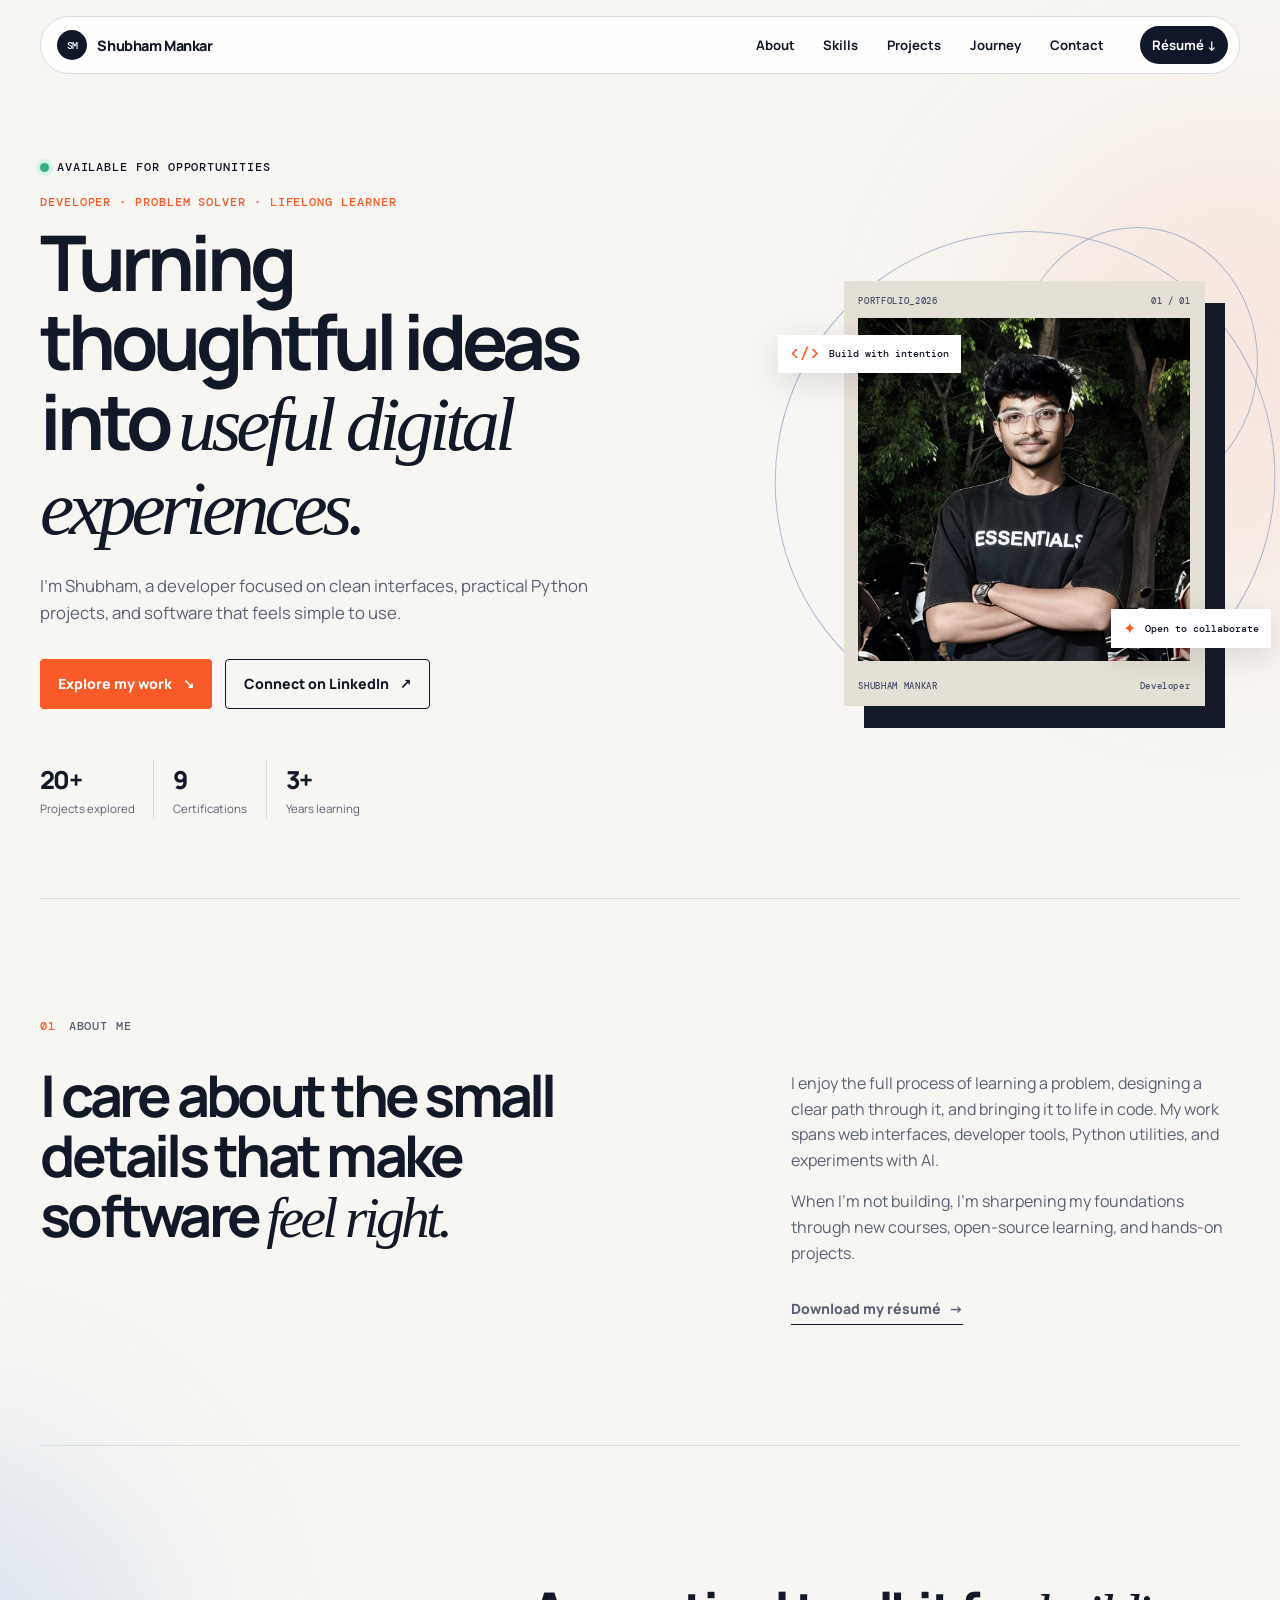
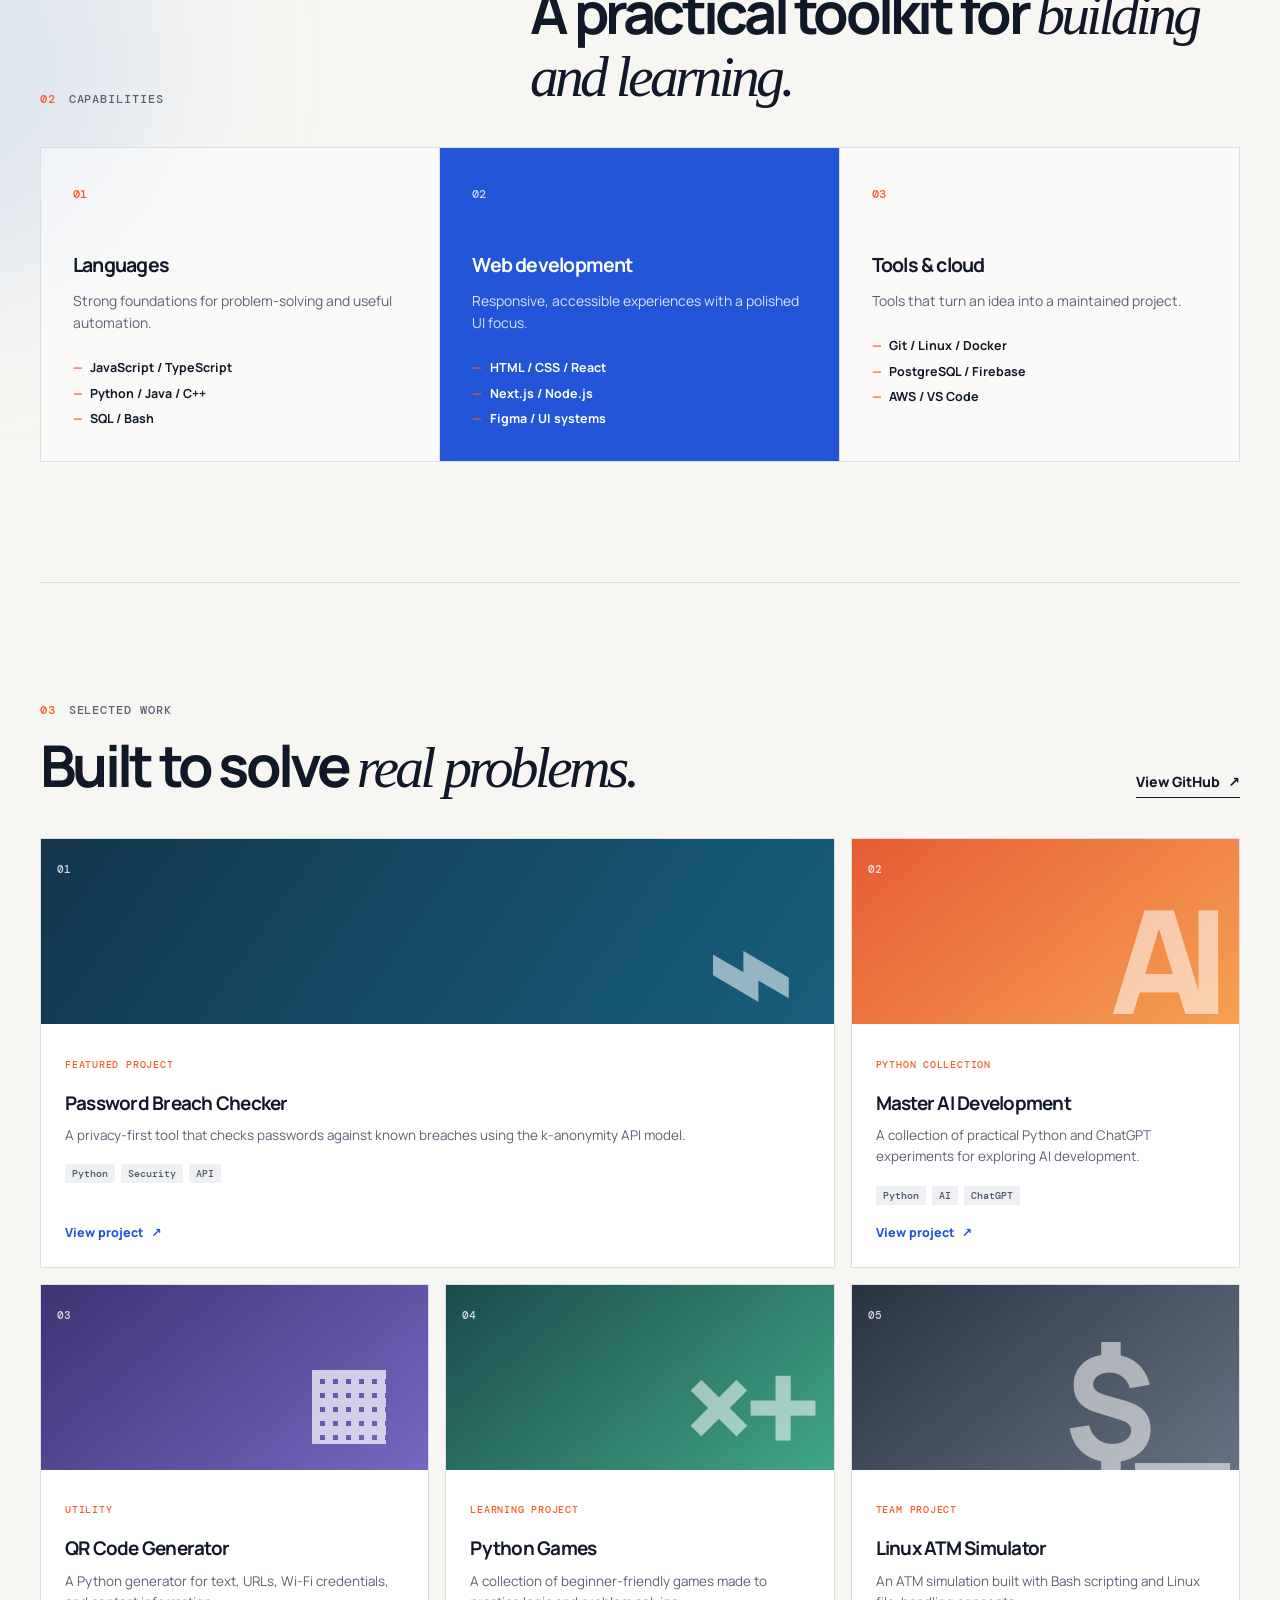
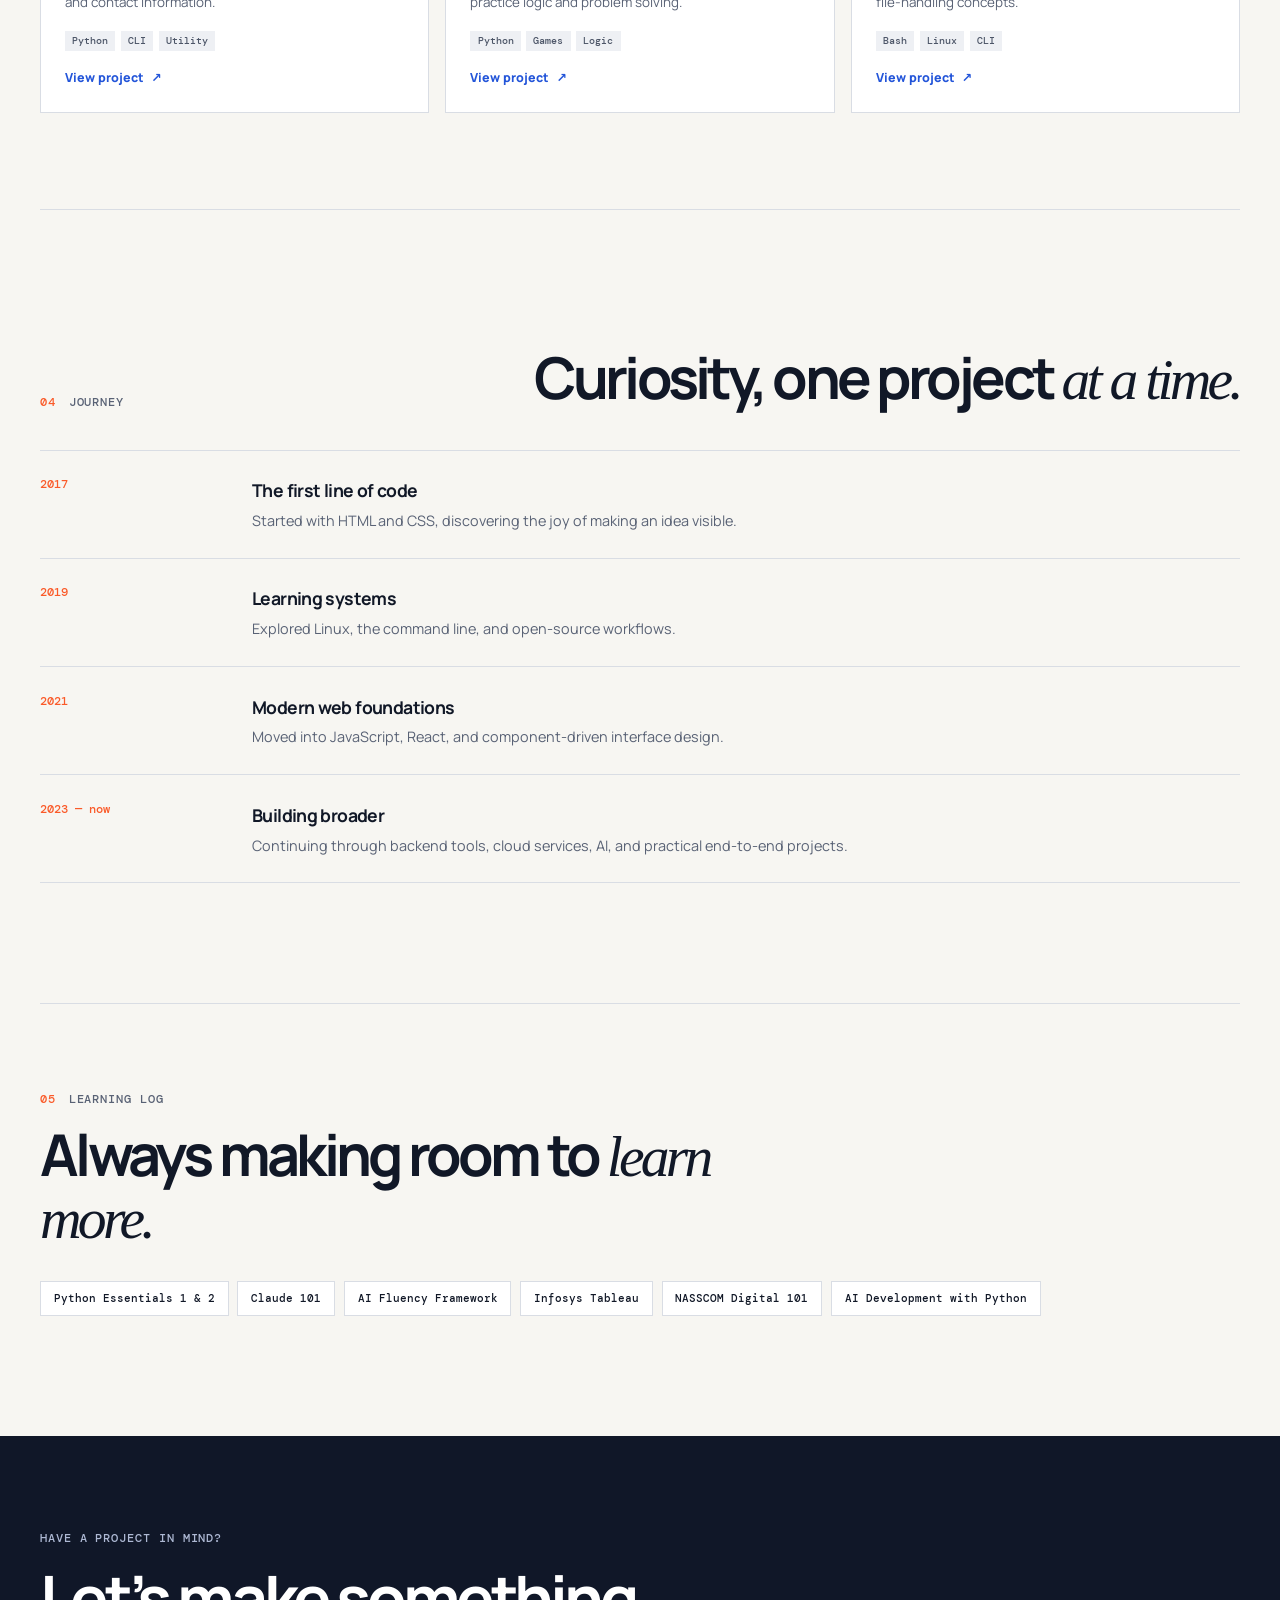
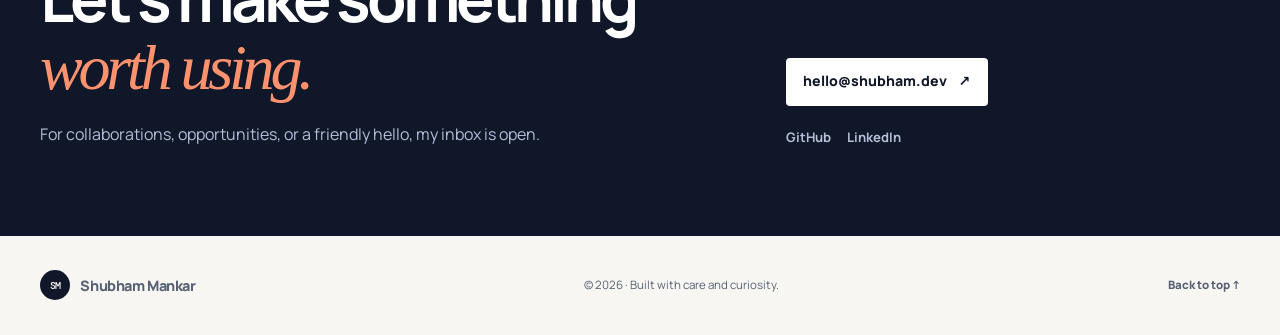
==== commit 70ea6021: "Upgrade portfolio and mobile experience" ====
--- a/portfolio.html
+++ b/portfolio.html
@@ -3,340 +3,110 @@
 <head>
   <meta charset="UTF-8" />
   <meta name="viewport" content="width=device-width, initial-scale=1.0" />
-  <title>Shubham — Developer Portfolio</title>
-  <meta name="description" content="Premium personal portfolio of Shubham — developer, creator, and lifelong learner." />
+  <meta name="theme-color" content="#0b1220" />
+  <meta name="description" content="Shubham Mankar — developer building thoughtful web experiences and practical software." />
+  <title>Shubham Mankar · Developer Portfolio</title>
+  <link rel="preconnect" href="https://fonts.googleapis.com" />
+  <link rel="preconnect" href="https://fonts.gstatic.com" crossorigin />
+  <link href="https://fonts.googleapis.com/css2?family=DM+Mono:wght@400;500&family=Manrope:wght@400;500;600;700;800&display=swap" rel="stylesheet" />
   <link rel="stylesheet" href="portfolio.css" />
 </head>
 <body>
-  <audio id="bgMusicMain" loop>
-    <source src="Sparkle.mp3" type="audio/mpeg">
-  </audio>
-  <!-- Sakura Petals -->
-  <div class="sakura-petal"></div>
-  <div class="sakura-petal"></div>
-  <div class="sakura-petal"></div>
-  <div class="sakura-petal"></div>
-  <div class="sakura-petal"></div>
-  <div class="sakura-petal"></div>
-  <div class="sakura-petal"></div>
-  <div class="sakura-petal"></div>
-  <div class="sakura-petal"></div>
-  <div class="sakura-petal"></div>
-  <div class="sakura-petal"></div>
-  <div class="sakura-petal"></div>
-  <div class="sakura-petal"></div>
-  <div class="sakura-petal"></div>
-  <div class="sakura-petal"></div>
+  <a class="skip-link" href="#main-content">Skip to content</a>
+  <div class="page-glow glow-one" aria-hidden="true"></div>
+  <div class="page-glow glow-two" aria-hidden="true"></div>
 
-  <!-- Sakura Tree Branches -->
-  <div class="sakura-tree-left">
-    <div class="sakura-branch sakura-branch-main"></div>
-    <div class="sakura-branch sakura-branch-sub"></div>
-    <div class="sakura-branch sakura-branch-sub2"></div>
-    <div class="sakura-bloom bloom-1"></div>
-    <div class="sakura-bloom bloom-2"></div>
-    <div class="sakura-bloom bloom-3"></div>
-    <div class="sakura-bloom bloom-4"></div>
-    <div class="sakura-bloom bloom-5"></div>
-    <div class="sakura-bloom bloom-6"></div>
-  </div>
-  <div class="sakura-tree-right">
-    <div class="sakura-branch sakura-branch-main"></div>
-    <div class="sakura-branch sakura-branch-sub"></div>
-    <div class="sakura-bloom bloom-1"></div>
-    <div class="sakura-bloom bloom-2"></div>
-    <div class="sakura-bloom bloom-3"></div>
-    <div class="sakura-bloom bloom-5"></div>
-  </div>
-
-  <!-- Floating Blobs -->
-  <div class="blob blob-1"></div>
-  <div class="blob blob-2"></div>
-  <div class="blob blob-3"></div>
-  <div class="blob blob-4"></div>
-
-  <!-- NAV -->
-  <header class="port-nav">
-    <a href="#" class="port-logo">✦ shubham</a>
-    <nav class="port-nav-links">
-      <a href="#journey">Journey</a>
-      <a href="#skills">Skills</a>
-      <a href="#projects">Projects</a>
-      <a href="#certs">Certs</a>
-      <a href="#contact">Contact</a>
+  <header class="site-header">
+    <nav class="nav-shell" aria-label="Primary navigation">
+      <a class="brand" href="#top" aria-label="Shubham Mankar home"><span class="brand-mark">SM</span><span>Shubham Mankar</span></a>
+      <button class="menu-toggle" type="button" aria-expanded="false" aria-controls="nav-links">
+        <span class="sr-only">Toggle navigation</span><span></span><span></span>
+      </button>
+      <div class="nav-links" id="nav-links">
+        <a href="#about">About</a><a href="#skills">Skills</a><a href="#projects">Projects</a><a href="#journey">Journey</a><a href="#contact">Contact</a>
+      </div>
+      <a class="nav-resume" href="resume.pdf" download>Résumé <span aria-hidden="true">↓</span></a>
     </nav>
   </header>
 
-  <!-- HERO -->
-  <section class="port-hero">
-    <div class="hero-kanji">侍</div>
-    <div class="hero-inner">
-      <div class="avatar-wrap">
-        <div class="avatar-ring"></div>
-        <img src="profile.jpeg" alt="Shubham" class="avatar">
-        <span class="avatar-dot"></span>
+  <main id="main-content">
+    <section class="hero" id="top">
+      <div class="hero-copy">
+        <p class="eyebrow"><span class="status-dot"></span> Available for opportunities</p>
+        <p class="hero-overline">Developer · Problem solver · Lifelong learner</p>
+        <h1>Turning thoughtful ideas into <em>useful digital experiences.</em></h1>
+        <p class="hero-description">I’m Shubham, a developer focused on clean interfaces, practical Python projects, and software that feels simple to use.</p>
+        <div class="hero-actions">
+          <a class="button button-primary" href="#projects">Explore my work <span aria-hidden="true">↘</span></a>
+          <a class="button button-secondary" href="https://www.linkedin.com/in/shubhammankar7" target="_blank" rel="noopener noreferrer">Connect on LinkedIn <span aria-hidden="true">↗</span></a>
+        </div>
+        <dl class="quick-stats" aria-label="Portfolio highlights">
+          <div><dt>20+</dt><dd>Projects explored</dd></div>
+          <div><dt>9</dt><dd>Certifications</dd></div>
+          <div><dt>3+</dt><dd>Years learning</dd></div>
+        </dl>
       </div>
-      <p class="kicker">✦ Available for new projects</p>
-      <h1 class="hero-title">
-        Hi, I'm <span class="grad-text">Shubham</span><br />
-        a developer crafting <span class="grad-text-2">bold, premium</span> experiences.
-      </h1>
-      <p class="hero-sub">Frontend engineer & UI tinkerer — building calm, anime-inspired interfaces with clean code and a lot of care.</p>
-      <div class="hero-cta">
-        <a class="port-btn port-btn-primary" href="https://www.linkedin.com/in/shubhammankar7" target="_blank" rel="noopener noreferrer">
-          <span>Connect on LinkedIn</span>
-          <i class="arrow">→</i>
-        </a>
-        <a class="port-btn port-btn-ghost" href="resume.pdf" download>
-          <span>Download Résumé</span>
-          <i class="arrow">↓</i>
-        </a>
+      <div class="hero-visual">
+        <div class="orbit orbit-large" aria-hidden="true"></div><div class="orbit orbit-small" aria-hidden="true"></div>
+        <div class="portrait-card">
+          <div class="portrait-topline"><span>PORTFOLIO_2026</span><span>01 / 01</span></div>
+          <img src="profile.jpeg" alt="Portrait of Shubham Mankar" />
+          <div class="portrait-caption"><span>SHUBHAM MANKAR</span><span>Developer</span></div>
+        </div>
+        <div class="floating-note note-code"><span class="note-icon">&lt;/&gt;</span><span>Build with intention</span></div>
+        <div class="floating-note note-location"><span class="note-icon">✦</span><span>Open to collaborate</span></div>
       </div>
-      <div class="hero-stats">
-        <div><strong>3+</strong><span>Years building</span></div>
-        <div><strong>20+</strong><span>Projects shipped</span></div>
-        <div><strong>9</strong><span>Certifications</span></div>
+    </section>
+
+    <section class="section about-section" id="about">
+      <div class="section-label"><span>01</span><p>About me</p></div>
+      <div class="about-grid">
+        <h2>I care about the small details that make software <em>feel right.</em></h2>
+        <div class="about-copy"><p>I enjoy the full process of learning a problem, designing a clear path through it, and bringing it to life in code. My work spans web interfaces, developer tools, Python utilities, and experiments with AI.</p><p>When I’m not building, I’m sharpening my foundations through new courses, open-source learning, and hands-on projects.</p><a class="text-link" href="resume.pdf" download>Download my résumé <span aria-hidden="true">→</span></a></div>
       </div>
-    </div>
-  </section>
+    </section>
 
-  <div class="glow-divider"></div>
+    <section class="section skills-section" id="skills">
+      <div class="section-heading"><div class="section-label"><span>02</span><p>Capabilities</p></div><h2>A practical toolkit for <em>building and learning.</em></h2></div>
+      <div class="skills-grid">
+        <article class="skill-card"><span class="skill-number">01</span><h3>Languages</h3><p>Strong foundations for problem-solving and useful automation.</p><ul><li>JavaScript / TypeScript</li><li>Python / Java / C++</li><li>SQL / Bash</li></ul></article>
+        <article class="skill-card featured"><span class="skill-number">02</span><h3>Web development</h3><p>Responsive, accessible experiences with a polished UI focus.</p><ul><li>HTML / CSS / React</li><li>Next.js / Node.js</li><li>Figma / UI systems</li></ul></article>
+        <article class="skill-card"><span class="skill-number">03</span><h3>Tools & cloud</h3><p>Tools that turn an idea into a maintained project.</p><ul><li>Git / Linux / Docker</li><li>PostgreSQL / Firebase</li><li>AWS / VS Code</li></ul></article>
+      </div>
+    </section>
 
-  <!-- JOURNEY -->
-  <section id="journey" class="port-section">
-    <div class="section-head">
-      <span class="port-tag">✦ My path</span>
-      <h2>The Journey</h2>
-      <p>From curious kid breaking PCs to building polished products.</p>
-    </div>
-    <ol class="timeline">
-      <li><div class="t-card"><span class="t-year">2017</span><h3>First lines of code</h3><p>Started with HTML &amp; CSS, fell in love with making things appear on screen.</p></div></li>
-      <li><div class="t-card"><span class="t-year">2018</span><h3>Discovered JavaScript</h3><p>Built tiny games and calculators — broke things, fixed them, learned more.</p></div></li>
-      <li><div class="t-card"><span class="t-year">2019</span><h3>Linux &amp; the terminal</h3><p>Switched to Ubuntu, learned the shell, fell deeper into open source.</p></div></li>
-      <li><div class="t-card"><span class="t-year">2021</span><h3>React &amp; modern web</h3><p>Components, hooks, design systems — started shipping real products.</p></div></li>
-      <li><div class="t-card"><span class="t-year">2022</span><h3>First freelance gig</h3><p>Designed and built a SaaS landing page that converted 4× the previous one.</p></div></li>
-      <li><div class="t-card"><span class="t-year">2023</span><h3>Backend &amp; cloud</h3><p>Node, Postgres, Docker — learning to ship full-stack apps, end to end.</p></div></li>
-      <li><div class="t-card"><span class="t-year">2025</span><h3>Now — building the future</h3><p>Crafting bold, premium UIs and exploring AI-driven interfaces.</p></div></li>
-    </ol>
-  </section>
+    <section class="section projects-section" id="projects">
+      <div class="section-heading project-heading"><div><div class="section-label"><span>03</span><p>Selected work</p></div><h2>Built to solve <em>real problems.</em></h2></div><a class="text-link" href="https://github.com/Shubham56277" target="_blank" rel="noopener noreferrer">View GitHub <span aria-hidden="true">↗</span></a></div>
+      <div class="projects-grid">
+        <article class="project-card project-featured"><div class="project-art art-security"><span>01</span><div class="art-lock">⌁</div></div><div class="project-content"><p class="project-index">FEATURED PROJECT</p><h3>Password Breach Checker</h3><p>A privacy-first tool that checks passwords against known breaches using the k-anonymity API model.</p><div class="tag-list"><span>Python</span><span>Security</span><span>API</span></div><a href="https://github.com/Shubham56277/pass-breach-checker" target="_blank" rel="noopener noreferrer" aria-label="View Password Breach Checker on GitHub">View project <span aria-hidden="true">↗</span></a></div></article>
+        <article class="project-card"><div class="project-art art-ai"><span>02</span><div class="art-symbol">AI</div></div><div class="project-content"><p class="project-index">PYTHON COLLECTION</p><h3>Master AI Development</h3><p>A collection of practical Python and ChatGPT experiments for exploring AI development.</p><div class="tag-list"><span>Python</span><span>AI</span><span>ChatGPT</span></div><a href="https://github.com/Shubham56277/-Master-AI-Development-with-Python-ChatGPT-Practical-Projects" target="_blank" rel="noopener noreferrer">View project <span aria-hidden="true">↗</span></a></div></article>
+        <article class="project-card"><div class="project-art art-qr"><span>03</span><div class="qr-mark" aria-hidden="true"></div></div><div class="project-content"><p class="project-index">UTILITY</p><h3>QR Code Generator</h3><p>A Python generator for text, URLs, Wi‑Fi credentials, and contact information.</p><div class="tag-list"><span>Python</span><span>CLI</span><span>Utility</span></div><a href="https://github.com/Shubham56277/QR-CODE-GENERATOR" target="_blank" rel="noopener noreferrer">View project <span aria-hidden="true">↗</span></a></div></article>
+        <article class="project-card"><div class="project-art art-games"><span>04</span><div class="art-symbol">× +</div></div><div class="project-content"><p class="project-index">LEARNING PROJECT</p><h3>Python Games</h3><p>A collection of beginner-friendly games made to practice logic and problem solving.</p><div class="tag-list"><span>Python</span><span>Games</span><span>Logic</span></div><a href="https://github.com/Shubham56277/Python-Games" target="_blank" rel="noopener noreferrer">View project <span aria-hidden="true">↗</span></a></div></article>
+        <article class="project-card"><div class="project-art art-linux"><span>05</span><div class="art-symbol">$_</div></div><div class="project-content"><p class="project-index">TEAM PROJECT</p><h3>Linux ATM Simulator</h3><p>An ATM simulation built with Bash scripting and Linux file-handling concepts.</p><div class="tag-list"><span>Bash</span><span>Linux</span><span>CLI</span></div><a href="https://github.com/Shubham56277/linux-atm-team-project" target="_blank" rel="noopener noreferrer">View project <span aria-hidden="true">↗</span></a></div></article>
+      </div>
+    </section>
 
-  <div class="glow-divider"></div>
+    <section class="section journey-section" id="journey">
+      <div class="section-heading"><div class="section-label"><span>04</span><p>Journey</p></div><h2>Curiosity, one project <em>at a time.</em></h2></div>
+      <ol class="timeline">
+        <li><time>2017</time><div><h3>The first line of code</h3><p>Started with HTML and CSS, discovering the joy of making an idea visible.</p></div></li>
+        <li><time>2019</time><div><h3>Learning systems</h3><p>Explored Linux, the command line, and open-source workflows.</p></div></li>
+        <li><time>2021</time><div><h3>Modern web foundations</h3><p>Moved into JavaScript, React, and component-driven interface design.</p></div></li>
+        <li><time>2023 — now</time><div><h3>Building broader</h3><p>Continuing through backend tools, cloud services, AI, and practical end-to-end projects.</p></div></li>
+      </ol>
+    </section>
 
-  <!-- SKILLS -->
-  <section id="skills" class="port-section">
-    <div class="section-head">
-      <span class="port-tag">✦ Toolset</span>
-      <h2>Skills & Tools</h2>
-      <p>The tech I reach for when building things I'm proud of.</p>
-    </div>
-    <div class="skills-grid">
-      <div class="skill-block">
-        <h4>Languages</h4>
-        <div class="pills">
-          <span class="pill">JavaScript</span>
-          <span class="pill">TypeScript</span>
-          <span class="pill">Python</span>
-          <span class="pill">Java</span>
-          <span class="pill">C++</span>
-          <span class="pill">SQL</span>
-          <span class="pill">Bash</span>
-        </div>
-      </div>
-      <div class="skill-block">
-        <h4>Frontend</h4>
-        <div class="pills">
-          <span class="pill">HTML5</span>
-          <span class="pill">CSS3</span>
-          <span class="pill">React</span>
-          <span class="pill">Next.js</span>
-          <span class="pill">Figma</span>
-        </div>
-      </div>
-      <div class="skill-block">
-        <h4>Backend & Cloud</h4>
-        <div class="pills">
-          <span class="pill">Node.js</span>
-          <span class="pill">Postgres</span>
-          <span class="pill">Firebase</span>
-          <span class="pill">Docker</span>
-          <span class="pill">AWS</span>
-        </div>
-      </div>
-      <div class="skill-block">
-        <h4>Dev Tools</h4>
-        <div class="pills">
-          <span class="pill">Git</span>
-          <span class="pill">VS Code</span>
-          <span class="pill">Linux</span>
-          <span class="pill">Windows</span>
-          <span class="pill">macOS</span>
-        </div>
-      </div>
-    </div>
-  </section>
+    <section class="section certifications" aria-labelledby="certifications-title"><div class="section-label"><span>05</span><p>Learning log</p></div><h2 id="certifications-title">Always making room to <em>learn more.</em></h2><div class="cert-list"><span>Python Essentials 1 & 2</span><span>Claude 101</span><span>AI Fluency Framework</span><span>Infosys Tableau</span><span>NASSCOM Digital 101</span><span>AI Development with Python</span></div></section>
 
-  <div class="glow-divider"></div>
-
-  <!-- PROJECTS -->
-  <section id="projects" class="port-section">
-    <div class="section-head">
-      <span class="port-tag">✦ Selected work</span>
-      <h2>Projects</h2>
-      <p>A few things I've designed, built and shipped lately.</p>
-    </div>
-    <div class="projects-grid">
-      <article class="project">
-        <div class="project-cover cover-1"></div>
-        <div class="project-body">
-          <h3>Password Breach Checker</h3>
-          <p>Secure password breach checker using k-anonymity API, ensuring privacy-first security.</p>
-          <div class="proj-tags"><span>Python</span><span>Security</span><span>API</span></div>
-          <a class="proj-link" href="https://github.com/Shubham56277/pass-breach-checker" target="_blank" rel="noopener noreferrer">View Project <span class="arrow-icon">→</span></a>
-        </div>
-      </article>
-      <article class="project">
-        <div class="project-cover cover-2"></div>
-        <div class="project-body">
-          <h3>Master AI Development with Python</h3>
-          <p>Collection of AI + Python projects exploring ChatGPT integration and practical implementations.</p>
-          <div class="proj-tags"><span>Python</span><span>AI</span><span>ChatGPT</span></div>
-          <a class="proj-link" href="https://github.com/Shubham56277/-Master-AI-Development-with-Python-ChatGPT-Practical-Projects" target="_blank" rel="noopener noreferrer">View Project <span class="arrow-icon">→</span></a>
-        </div>
-      </article>
-      <article class="project">
-        <div class="project-cover cover-3"></div>
-        <div class="project-body">
-          <h3>QR Code Generator</h3>
-          <p>Python-based QR generator supporting text, URL, WiFi, and contact data.</p>
-          <div class="proj-tags"><span>Python</span><span>CLI</span><span>Utility</span></div>
-          <a class="proj-link" href="https://github.com/Shubham56277/QR-CODE-GENERATOR" target="_blank" rel="noopener noreferrer">View Project <span class="arrow-icon">→</span></a>
-        </div>
-      </article>
-      <article class="project">
-        <div class="project-cover cover-4"></div>
-        <div class="project-body">
-          <h3>Python Games</h3>
-          <p>Beginner-friendly Python games focused on logic building and problem-solving.</p>
-          <div class="proj-tags"><span>Python</span><span>Games</span><span>Logic</span></div>
-          <a class="proj-link" href="https://github.com/Shubham56277/Python-Games" target="_blank" rel="noopener noreferrer">View Project <span class="arrow-icon">→</span></a>
-        </div>
-      </article>
-      <article class="project">
-        <div class="project-cover cover-5"></div>
-        <div class="project-body">
-          <h3>Linux ATM Team Project</h3>
-          <p>ATM simulation system using Bash scripting and Linux file handling.</p>
-          <div class="proj-tags"><span>Bash</span><span>Linux</span><span>DevOps</span></div>
-          <a class="proj-link" href="https://github.com/Shubham56277/linux-atm-team-project" target="_blank" rel="noopener noreferrer">View Project <span class="arrow-icon">→</span></a>
-        </div>
-      </article>
-    </div>
-  </section>
-
-  <div class="glow-divider"></div>
-
-  <!-- CERTIFICATIONS -->
-  <section id="certs" class="port-section">
-    <div class="section-head">
-      <span class="port-tag">✦ Credentials</span>
-      <h2>Certifications</h2>
-      <p>Always learning. A few of the courses I've completed.</p>
-    </div>
-    <div class="certs-scroll">
-      <div class="cert"><h4>AI Fluency for Nonprofits</h4><span class="cert-tag">AI</span></div>
-      <div class="cert"><h4>AI Fluency for Students</h4><span class="cert-tag">AI</span></div>
-      <div class="cert"><h4>AI Fluency Framework & Foundations</h4><span class="cert-tag">AI</span></div>
-      <div class="cert"><h4>Claude 101</h4><span class="cert-tag">AI</span></div>
-      <div class="cert"><h4>Python Essentials 1</h4><span class="cert-tag">Python</span></div>
-      <div class="cert"><h4>Python Essentials 2</h4><span class="cert-tag">Python</span></div>
-      <div class="cert"><h4>Infosys Tableau</h4><span class="cert-tag">Data</span></div>
-      <div class="cert"><h4>NASSCOM Digital 101 – 30 Hours</h4><span class="cert-tag">Digital</span></div>
-      <div class="cert"><h4>Master AI Development with Python & ChatGPT</h4><span class="cert-tag">AI / Python</span></div>
-    </div>
-  </section>
-
-  <div class="glow-divider"></div>
-
-  <!-- CONTACT -->
-  <section id="contact" class="port-section contact">
-    <div class="section-head">
-      <span class="port-tag">✦ Let's talk</span>
-      <h2>Let's Connect</h2>
-      <p>Have an idea, a project, or just want to say hi? I'd love to hear from you.</p>
-    </div>
-    <div class="contact-grid">
-      <form class="contact-form" onsubmit="event.preventDefault()">
-        <label><span>Your name</span><input type="text" placeholder="                                                                                             *" /></label>
-        <label><span>Email</span><input type="email" placeholder="you@domain.com" /></label>
-        <label><span>Subject</span><input type="text" placeholder="Let's build something legendary" /></label>
-        <label><span>Message</span><textarea rows="5" placeholder="Tell me about your idea..."></textarea></label>
-        <button class="port-btn port-btn-primary form-submit" type="submit"><span>Send message</span><i class="arrow">→</i></button>
-      </form>
-
-      <div class="terminal">
-        <div class="term-bar">
-          <span class="dot red"></span>
-          <span class="dot yellow"></span>
-          <span class="dot green"></span>
-          <span class="term-title">contact —sh</span>
-        </div>
-        <div class="term-body">
-          <div class="term-session">
-            <p class="line">
-              <a href="mailto:hello@shubham.dev" class="prompt-link" title="Send a mail">shubham@linux</a>
-              <span class="path">:~/contact$</span>
-              <span class="cursor-blink">▍</span>
-            </p>
-            <p class="line out">&gt; Initializing connection...</p>
-            <p class="line out ok">&gt; Ready to collaborate! ✦</p>
-          </div>
-          <div class="term-footer">
-            <p class="line label-text">Or find me on:</p>
-            <a class="term-link" href="https://github.com" target="_blank" rel="noopener noreferrer">
-              <span class="arr">▸</span><span class="lk-name">github</span><span class="lk-val">/shubham</span>
-            </a>
-            <a class="term-link" href="https://linkedin.com" target="_blank" rel="noopener noreferrer">
-              <span class="arr">▸</span><span class="lk-name">linkedin</span><span class="lk-val">/in/shubham</span>
-            </a>
-            <a class="term-link" href="https://discord.com/users/1366001231402766358" target="_blank" rel="noopener noreferrer">
-              <span class="arr">▸</span><span class="lk-name">Discord</span><span class="lk-val">@LuCiFeR.</span>
-            </a>
-            <a class="term-link" href="mailto:hello@shubham.dev">
-              <span class="arr">▸</span><span class="lk-name">email</span><span class="lk-val"><---</span>
-            </a>
-          </div>
-        </div>
-      </div>
-    </div>
-  </section>
-
-  <!-- FOOTER -->
-  <footer class="port-footer">
-    <p>© 2026 Shubham · Designed & built with care.</p>
-    <p class="muted-text">Made with HTML + CSS ✦</p>
-  </footer>
+    <section class="contact-section" id="contact"><div class="contact-inner"><div><p class="eyebrow">Have a project in mind?</p><h2>Let’s make something <em>worth using.</em></h2><p>For collaborations, opportunities, or a friendly hello, my inbox is open.</p></div><div class="contact-actions"><a class="button button-light" href="mailto:hello@shubham.dev">hello@shubham.dev <span aria-hidden="true">↗</span></a><div class="social-links"><a href="https://github.com/Shubham56277" target="_blank" rel="noopener noreferrer">GitHub</a><a href="https://www.linkedin.com/in/shubhammankar7" target="_blank" rel="noopener noreferrer">LinkedIn</a></div></div></div></section>
+  </main>
+  <footer class="site-footer"><a class="brand" href="#top"><span class="brand-mark">SM</span><span>Shubham Mankar</span></a><p>© <span id="year"></span> · Built with care and curiosity.</p><a href="#top" class="back-top">Back to top ↑</a></footer>
   <script>
-window.addEventListener('load', () => {
-  const entered = localStorage.getItem('enteredSite');
-  const music = document.getElementById('bgMusicMain');
-
-  if (entered === 'true') {
-    music.volume = 0;
-
-    music.play().then(() => {
-      let vol = 0;
-
-      const fade = setInterval(() => {
-        if (vol < 1) {
-          vol += 0.05;
-          music.volume = vol;
-        } else {
-          clearInterval(fade);
-        }
-      }, 100);
-    }).catch(() => {});
-  }
-});
-</script>
+    const toggle = document.querySelector('.menu-toggle');
+    const links = document.querySelector('.nav-links');
+    toggle.addEventListener('click', () => { const open = toggle.getAttribute('aria-expanded') === 'true'; toggle.setAttribute('aria-expanded', String(!open)); links.classList.toggle('is-open', !open); });
+    links.querySelectorAll('a').forEach(link => link.addEventListener('click', () => { toggle.setAttribute('aria-expanded', 'false'); links.classList.remove('is-open'); }));
+    document.getElementById('year').textContent = new Date().getFullYear();
+  </script>
 </body>
-</html>
+</html>
--- a/portfolio.css
+++ b/portfolio.css
@@ -1,473 +1 @@
-@import url('https://fonts.googleapis.com/css2?family=Plus+Jakarta+Sans:wght@400;500;600;700;800&family=JetBrains+Mono:wght@400;500;600&family=Noto+Serif+JP:wght@700;900&display=swap');
-
-:root {
-  --bg: #f0f4f8;
-  --bg-2: #e8edf2;
-  --surface: rgba(255,255,255,0.6);
-  --surface-solid: #ffffff;
-  --border-clr: rgba(15,23,42,0.07);
-  --border-strong: rgba(15,23,42,0.13);
-  --ink: #0f172a;
-  --ink-soft: #1e293b;
-  --muted-clr: #475569;
-  --primary-clr: #3b82f6;
-  --primary-soft: #60a5fa;
-  --accent-clr: #f43f5e;
-  --sakura-soft: #e8b4b8;
-  --sakura-muted: #d4a0a5;
-  --cyan: #22d3ee;
-  --grad-text: linear-gradient(135deg,#1e40af 0%, #3b82f6 50%, #0ea5e9 100%);
-  --grad-text-2: linear-gradient(135deg,#0f766e 0%, #3b82f6 100%);
-  --grad-btn: linear-gradient(135deg,#3b82f6 0%, #60a5fa 50%, #93c5fd 100%);
-  --grad-line: linear-gradient(180deg,#3b82f6, #818cf8, #60a5fa);
-  --sh-sm: 0 4px 12px rgba(30,64,175,0.06);
-  --sh-md: 0 12px 32px rgba(30,64,175,0.10);
-  --sh-lg: 0 24px 60px rgba(30,64,175,0.14);
-  --radius-port: 18px;
-  --radius-sm-port: 12px;
-  --radius-lg-port: 28px;
-  --font: 'Plus Jakarta Sans', system-ui, -apple-system, sans-serif;
-  --mono: 'JetBrains Mono', ui-monospace, monospace;
-}
-
-* { box-sizing: border-box; margin: 0; padding: 0; }
-html { scroll-behavior: smooth; }
-
-body {
-  font-family: var(--font);
-  color: var(--ink);
-  background: var(--bg);
-  background-image:
-    radial-gradient(1200px 600px at 80% -10%, rgba(59,130,246,0.12), transparent 60%),
-    radial-gradient(1000px 500px at -10% 20%, rgba(129,140,248,0.12), transparent 60%),
-    radial-gradient(900px 500px at 50% 110%, rgba(216,168,173,0.15), transparent 60%);
-  background-attachment: fixed;
-  line-height: 1.55;
-  -webkit-font-smoothing: antialiased;
-  overflow-x: hidden;
-}
-
-a { color: inherit; text-decoration: none; }
-img { max-width: 100%; display: block; }
-
-/* ===== ENTRANCE ANIMATION ===== */
-@keyframes page-enter {
-  from { opacity: 0; filter: blur(8px); }
-  to { opacity: 1; filter: blur(0); }
-}
-body { animation: page-enter 1.2s ease-out; }
-
-/* ===== SAKURA PETALS ===== */
-@keyframes sakura-fall {
-  0% { transform: translateY(-10vh) translateX(0) rotate(0deg); opacity: 1; }
-  25% { transform: translateY(25vh) translateX(30px) rotate(90deg); opacity: 0.9; }
-  50% { transform: translateY(50vh) translateX(-20px) rotate(180deg); opacity: 0.8; }
-  75% { transform: translateY(75vh) translateX(40px) rotate(270deg); opacity: 0.5; }
-  100% { transform: translateY(105vh) translateX(-10px) rotate(360deg); opacity: 0; }
-}
-.sakura-petal {
-  position: fixed; width: 12px; height: 12px;
-  background: radial-gradient(circle at 30% 30%, #d4a0a5, #c9969b 40%, #dbb0b5 80%);
-  border-radius: 150% 0 150% 0;
-  opacity: 0; z-index: 0; pointer-events: none;
-  animation: sakura-fall linear infinite; filter: blur(0.3px);
-}
-.sakura-petal:nth-child(1) { left: 5%; width: 10px; height: 10px; animation-duration: 11s; animation-delay: 0s; }
-.sakura-petal:nth-child(2) { left: 15%; width: 14px; height: 14px; animation-duration: 14s; animation-delay: 2s; }
-.sakura-petal:nth-child(3) { left: 25%; width: 8px; height: 8px; animation-duration: 10s; animation-delay: 4s; }
-.sakura-petal:nth-child(4) { left: 35%; width: 12px; height: 12px; animation-duration: 13s; animation-delay: 1s; }
-.sakura-petal:nth-child(5) { left: 45%; width: 10px; height: 10px; animation-duration: 15s; animation-delay: 3s; }
-.sakura-petal:nth-child(6) { left: 55%; width: 16px; height: 16px; animation-duration: 12s; animation-delay: 5s; }
-.sakura-petal:nth-child(7) { left: 65%; width: 9px; height: 9px; animation-duration: 11s; animation-delay: 0.5s; }
-.sakura-petal:nth-child(8) { left: 75%; width: 13px; height: 13px; animation-duration: 16s; animation-delay: 2.5s; }
-.sakura-petal:nth-child(9) { left: 85%; width: 11px; height: 11px; animation-duration: 10s; animation-delay: 4.5s; }
-.sakura-petal:nth-child(10) { left: 92%; width: 15px; height: 15px; animation-duration: 14s; animation-delay: 1.5s; }
-.sakura-petal:nth-child(11) { left: 10%; width: 7px; height: 7px; animation-duration: 17s; animation-delay: 6s; }
-.sakura-petal:nth-child(12) { left: 50%; width: 10px; height: 10px; animation-duration: 13s; animation-delay: 7s; }
-.sakura-petal:nth-child(13) { left: 70%; width: 14px; height: 14px; animation-duration: 11s; animation-delay: 3.5s; }
-.sakura-petal:nth-child(14) { left: 30%; width: 9px; height: 9px; animation-duration: 15s; animation-delay: 8s; }
-.sakura-petal:nth-child(15) { left: 80%; width: 11px; height: 11px; animation-duration: 12s; animation-delay: 5.5s; }
-
-/* ===== SAKURA TREE BRANCHES ===== */
-.sakura-tree-left, .sakura-tree-right { position: fixed; z-index: 0; pointer-events: none; opacity: 0.35; }
-.sakura-tree-left { top: -20px; left: -40px; width: 320px; height: 400px; }
-.sakura-tree-right { top: -10px; right: -30px; width: 280px; height: 360px; transform: scaleX(-1); }
-.sakura-branch { position: absolute; border-radius: 40%; }
-.sakura-branch-main { width: 8px; height: 280px; background: linear-gradient(180deg, #8b6f5c, #a08070); transform: rotate(25deg); top: 60px; left: 100px; border-radius: 4px; }
-.sakura-branch-sub { width: 5px; height: 140px; background: linear-gradient(180deg, #a08070, #b89888); transform: rotate(-30deg); top: 80px; left: 130px; border-radius: 3px; }
-.sakura-branch-sub2 { width: 4px; height: 100px; background: linear-gradient(180deg, #a08070, #c0a898); transform: rotate(50deg); top: 120px; left: 60px; border-radius: 3px; }
-.sakura-bloom { position: absolute; border-radius: 50%; filter: blur(12px); animation: bloom-pulse 4s ease-in-out infinite; }
-@keyframes bloom-pulse { 0%, 100% { opacity: 0.5; transform: scale(1); } 50% { opacity: 0.75; transform: scale(1.08); } }
-.bloom-1 { width: 80px; height: 80px; background: #d4a0a5; top: 20px; left: 60px; animation-delay: 0s; }
-.bloom-2 { width: 100px; height: 100px; background: #c9969b; top: 50px; left: 120px; animation-delay: 1s; }
-.bloom-3 { width: 60px; height: 60px; background: #dbb0b5; top: 10px; left: 150px; animation-delay: 2s; }
-.bloom-4 { width: 70px; height: 70px; background: #e0c4c7; top: 80px; left: 40px; animation-delay: 0.5s; }
-.bloom-5 { width: 90px; height: 90px; background: #c9969b; top: 30px; left: 200px; animation-delay: 1.5s; }
-.bloom-6 { width: 50px; height: 50px; background: #d4a0a5; top: 100px; left: 160px; animation-delay: 3s; }
-
-/* ===== FLOATING BLOBS ===== */
-.blob { position: fixed; border-radius: 50%; filter: blur(70px); opacity: .45; z-index: -1; animation: floaty 12s ease-in-out infinite; }
-.blob-1 { width: 380px; height: 380px; background: #93c5fd; top: -80px; left: -80px; }
-.blob-2 { width: 340px; height: 340px; background: #a5b4fc; top: 30%; right: -100px; animation-delay: -3s; }
-.blob-3 { width: 300px; height: 300px; background: #d4a0a5; bottom: 10%; left: -60px; animation-delay: -6s; }
-.blob-4 { width: 260px; height: 260px; background: #bfdbfe; bottom: -80px; right: 20%; animation-delay: -9s; }
-@keyframes floaty { 0%, 100% { transform: translateY(0) translateX(0); } 50% { transform: translateY(-30px) translateX(20px); } }
-
-/* ===== ANIMATED GLOW LINES (section dividers) ===== */
-.glow-divider {
-  width: 100%; max-width: 600px; height: 2px; margin: 0 auto;
-  background: linear-gradient(90deg, transparent, rgba(59,130,246,0.4), rgba(212,160,165,0.4), transparent);
-  border-radius: 2px;
-  animation: glow-shift 4s ease-in-out infinite;
-}
-@keyframes glow-shift {
-  0%, 100% { opacity: 0.4; transform: scaleX(0.8); }
-  50% { opacity: 1; transform: scaleX(1); }
-}
-
-/* ===== NAV ===== */
-.port-nav {
-  position: sticky; top: 16px; z-index: 50;
-  margin: 16px auto 0; max-width: 1100px;
-  display: flex; align-items: center; justify-content: space-between;
-  padding: 12px 22px;
-  background: rgba(255,255,255,0.6);
-  backdrop-filter: blur(18px); -webkit-backdrop-filter: blur(18px);
-  border: 1px solid var(--border-clr); border-radius: 999px;
-  box-shadow: var(--sh-sm);
-  animation: nav-slide 0.8s ease-out;
-}
-@keyframes nav-slide {
-  from { transform: translateY(-30px); opacity: 0; }
-  to { transform: translateY(0); opacity: 1; }
-}
-.port-logo { font-weight: 800; letter-spacing: .2px; background: var(--grad-text); -webkit-background-clip: text; background-clip: text; color: transparent; }
-.port-nav-links { display: flex; gap: 6px; flex-wrap: wrap; }
-.port-nav-links a {
-  padding: 8px 14px; border-radius: 999px; color: var(--ink-soft);
-  font-weight: 500; font-size: .92rem; transition: all .25s ease;
-  position: relative;
-}
-.port-nav-links a::after {
-  content: ''; position: absolute; bottom: 2px; left: 50%; width: 0; height: 2px;
-  background: var(--primary-clr); border-radius: 2px;
-  transition: all .3s ease; transform: translateX(-50%);
-}
-.port-nav-links a:hover { background: rgba(59,130,246,0.12); color: var(--primary-clr); }
-.port-nav-links a:hover::after { width: 60%; }
-
-/* ===== SECTION LAYOUT ===== */
-.port-section { max-width: 1100px; margin: 120px auto; padding: 0 22px; position: relative; }
-.section-head { text-align: center; max-width: 680px; margin: 0 auto 56px; }
-.port-tag {
-  display: inline-block; padding: 6px 14px; border-radius: 999px;
-  background: rgba(59,130,246,0.12); color: var(--primary-clr);
-  font-size: .78rem; font-weight: 600; letter-spacing: .4px; margin-bottom: 14px;
-}
-.section-head h2 {
-  font-size: clamp(2rem, 4vw, 2.8rem); font-weight: 800; letter-spacing: -.02em;
-  background: var(--grad-text); -webkit-background-clip: text; background-clip: text; color: transparent;
-}
-.section-head p { margin-top: 10px; color: var(--muted-clr); }
-
-/* ===== HERO ===== */
-.port-hero { position: relative; margin-top: 60px; padding: 90px 22px 40px; }
-.hero-inner { max-width: 900px; margin: 0 auto; text-align: center; }
-
-/* Kanji watermark */
-.hero-kanji {
-  position: absolute; top: 50%; left: 50%; transform: translate(-50%, -50%);
-  font-family: 'Noto Serif JP', serif; font-size: clamp(12rem, 25vw, 22rem);
-  font-weight: 900; color: rgba(59,130,246,0.03); z-index: 0; pointer-events: none;
-  user-select: none; animation: kanji-float 10s ease-in-out infinite;
-}
-@keyframes kanji-float {
-  0%, 100% { transform: translate(-50%, -50%) scale(1); opacity: 0.03; }
-  50% { transform: translate(-50%, -52%) scale(1.02); opacity: 0.05; }
-}
-
-.avatar-wrap { position: relative; width: 140px; height: 140px; margin: 0 auto 26px; animation: bob 6s ease-in-out infinite; z-index: 1; }
-.avatar {
-  width: 140px; height: 140px; border-radius: 50%; object-fit: cover;
-  border: 4px solid #fff; box-shadow: 0 16px 40px rgba(59,130,246,0.2);
-  position: relative; z-index: 2; background: #eef2ff;
-}
-.avatar-ring {
-  position: absolute; inset: -10px; border-radius: 50%;
-  background: conic-gradient(from 0deg,#3b82f6,#60a5fa,#93c5fd,#d4a0a5,#3b82f6);
-  filter: blur(8px); opacity: .6; animation: spin 14s linear infinite;
-}
-.avatar-dot {
-  position: absolute; right: 6px; bottom: 10px; width: 18px; height: 18px; border-radius: 50%;
-  background: #34d399; border: 3px solid #fff; z-index: 3;
-  box-shadow: 0 0 0 4px rgba(52,211,153,.25); animation: breathe 2.4s ease-in-out infinite;
-}
-@keyframes bob { 0%, 100% { transform: translateY(0); } 50% { transform: translateY(-10px); } }
-@keyframes spin { to { transform: rotate(360deg); } }
-@keyframes breathe { 0%, 100% { transform: scale(1); opacity: 1; } 50% { transform: scale(1.08); opacity: .85; } }
-
-.kicker {
-  display: inline-block; padding: 6px 14px; border-radius: 999px;
-  background: rgba(255,255,255,.7); backdrop-filter: blur(10px);
-  border: 1px solid var(--border-clr); color: var(--ink-soft);
-  font-size: .82rem; font-weight: 600; margin-bottom: 18px; box-shadow: var(--sh-sm);
-  position: relative; z-index: 1;
-}
-.hero-title { font-size: clamp(2.2rem, 5vw, 3.6rem); font-weight: 800; letter-spacing: -.025em; line-height: 1.1; color: var(--ink); position: relative; z-index: 1; }
-.grad-text { background: var(--grad-text); -webkit-background-clip: text; background-clip: text; color: transparent; }
-.grad-text-2 { background: var(--grad-text-2); -webkit-background-clip: text; background-clip: text; color: transparent; }
-.hero-sub { margin: 22px auto 0; max-width: 620px; color: var(--muted-clr); font-size: 1.05rem; position: relative; z-index: 1; }
-.hero-cta { display: flex; gap: 14px; justify-content: center; flex-wrap: wrap; margin-top: 30px; position: relative; z-index: 1; }
-
-.port-btn {
-  display: inline-flex; align-items: center; gap: 10px;
-  padding: 13px 24px; border-radius: 999px; font-weight: 600; font-size: .95rem;
-  transition: all .3s cubic-bezier(.2,.8,.2,1); border: 1px solid transparent;
-  position: relative; overflow: hidden;
-}
-.port-btn::before {
-  content: ''; position: absolute; inset: 0;
-  background: linear-gradient(135deg, rgba(255,255,255,0.2), transparent);
-  opacity: 0; transition: opacity .3s ease;
-}
-.port-btn:hover::before { opacity: 1; }
-.port-btn .arrow { font-style: normal; transition: transform .3s ease; }
-.port-btn:hover .arrow { transform: translateX(4px); }
-.port-btn-primary { color: #fff; background: var(--grad-btn); box-shadow: 0 10px 24px rgba(59,130,246,.35); }
-.port-btn-primary:hover { transform: translateY(-3px) scale(1.02); box-shadow: 0 16px 36px rgba(59,130,246,.45); }
-.port-btn-ghost { color: var(--ink); background: rgba(255,255,255,.7); border: 1px solid var(--border-strong); backdrop-filter: blur(10px); box-shadow: var(--sh-sm); }
-.port-btn-ghost:hover { transform: translateY(-3px) scale(1.02); box-shadow: var(--sh-md); background: #fff; }
-
-.hero-stats { margin-top: 60px; display: flex; justify-content: center; gap: 18px; flex-wrap: wrap; position: relative; z-index: 1; }
-.hero-stats > div {
-  background: var(--surface); backdrop-filter: blur(14px);
-  border: 1px solid var(--border-clr); border-radius: var(--radius-port);
-  padding: 18px 26px; min-width: 150px; text-align: center; box-shadow: var(--sh-sm);
-  transition: all .3s ease;
-}
-.hero-stats > div:hover { transform: translateY(-4px); box-shadow: var(--sh-md); border-color: rgba(59,130,246,0.2); }
-.hero-stats strong { display: block; font-size: 1.6rem; background: var(--grad-text); -webkit-background-clip: text; background-clip: text; color: transparent; font-weight: 800; }
-.hero-stats span { color: var(--muted-clr); font-size: .85rem; }
-
-/* ===== TIMELINE ===== */
-.timeline { list-style: none; position: relative; max-width: 760px; margin: 0 auto; padding-left: 32px; }
-.timeline::before { content: ""; position: absolute; left: 10px; top: 6px; bottom: 6px; width: 3px; background: var(--grad-line); border-radius: 3px; opacity: .55; }
-.timeline li { position: relative; margin-bottom: 22px; }
-.timeline li::before {
-  content: ""; position: absolute; left: -29px; top: 22px; width: 14px; height: 14px; border-radius: 50%;
-  background: #fff; border: 3px solid var(--primary-soft); box-shadow: 0 0 0 5px rgba(59,130,246,.2);
-  transition: all .3s ease;
-}
-.timeline li:hover::before { box-shadow: 0 0 0 8px rgba(59,130,246,.15), 0 0 20px rgba(59,130,246,0.3); transform: scale(1.3); }
-.t-card {
-  background: var(--surface); backdrop-filter: blur(14px);
-  border: 1px solid var(--border-clr); border-radius: var(--radius-port);
-  padding: 18px 22px; box-shadow: var(--sh-sm); transition: all .3s ease;
-}
-.t-card:hover { transform: translateY(-4px) translateX(4px); box-shadow: var(--sh-md); border-color: rgba(59,130,246,0.15); }
-.t-year { display: inline-block; font-family: var(--mono); font-size: .78rem; color: var(--primary-clr); background: rgba(59,130,246,.12); padding: 3px 10px; border-radius: 999px; margin-bottom: 8px; }
-.t-card h3 { font-size: 1.05rem; font-weight: 700; margin-bottom: 4px; }
-.t-card p { color: var(--muted-clr); font-size: .93rem; }
-
-/* ===== SKILLS ===== */
-.skills-grid { display: grid; grid-template-columns: repeat(auto-fit, minmax(320px, 1fr)); gap: 24px; }
-.skill-block {
-  background: var(--surface); backdrop-filter: blur(14px);
-  border: 1px solid var(--border-clr); border-radius: var(--radius-lg-port);
-  padding: 28px; box-shadow: var(--sh-sm);
-  transition: all .35s ease;
-  position: relative; overflow: hidden;
-}
-.skill-block::before {
-  content: ''; position: absolute; top: -50%; left: -50%; width: 200%; height: 200%;
-  background: conic-gradient(from 0deg, transparent 0%, rgba(59,130,246,0.06) 25%, transparent 50%);
-  animation: skill-rotate 8s linear infinite;
-  opacity: 0; transition: opacity .4s ease;
-}
-.skill-block:hover::before { opacity: 1; }
-@keyframes skill-rotate { to { transform: rotate(360deg); } }
-.skill-block:hover { transform: translateY(-6px); box-shadow: var(--sh-md), 0 0 0 1px rgba(59,130,246,0.1); }
-.skill-block h4 { font-size: .85rem; text-transform: uppercase; letter-spacing: 1.5px; color: var(--muted-clr); margin-bottom: 18px; font-weight: 700; position: relative; z-index: 1; }
-.pills { display: flex; flex-wrap: wrap; gap: 10px; position: relative; z-index: 1; }
-.pill {
-  padding: 9px 16px; border-radius: 999px; font-weight: 600; font-size: .88rem;
-  background: linear-gradient(135deg,#dbeafe,#e0e7ff);
-  color: #1e40af; border: 1px solid rgba(59,130,246,.15); transition: all .3s ease;
-}
-.pill:hover { transform: translateY(-3px) scale(1.05); box-shadow: 0 8px 22px rgba(59,130,246,.18); background: linear-gradient(135deg,#bfdbfe,#c7d2fe); }
-
-/* ===== PROJECTS ===== */
-.projects-grid { display: grid; grid-template-columns: repeat(auto-fit,minmax(300px,1fr)); gap: 24px; }
-.project {
-  position: relative; background: var(--surface); backdrop-filter: blur(14px);
-  border: 1px solid var(--border-clr); border-radius: var(--radius-lg-port);
-  overflow: hidden; box-shadow: var(--sh-sm); transition: all .35s cubic-bezier(.2,.8,.2,1);
-}
-.project::before {
-  content: ''; position: absolute; inset: -2px; border-radius: inherit; z-index: -1;
-  background: conic-gradient(from 0deg, #3b82f6, #22d3ee, #d4a0a5, #3b82f6);
-  opacity: 0; transition: opacity .4s ease;
-}
-.project:hover::before { opacity: 0.3; }
-.project::after {
-  content: ""; position: absolute; inset: 0; border-radius: inherit; pointer-events: none;
-  background: linear-gradient(135deg,rgba(59,130,246,.12),rgba(212,160,165,.12));
-  opacity: 0; transition: opacity .35s ease;
-}
-.project:hover { transform: translateY(-8px) scale(1.01); box-shadow: var(--sh-lg), 0 0 40px rgba(59,130,246,0.08); border-color: rgba(59,130,246,.35); }
-.project:hover::after { opacity: 1; }
-.project-cover { height: 160px; border-bottom: 1px solid var(--border-clr); position: relative; overflow: hidden; }
-.project-cover::before { content: ""; position: absolute; inset: 0; background: linear-gradient(180deg, transparent 60%, rgba(255,255,255,0.4) 100%); z-index: 1; }
-.cover-1 { background: linear-gradient(135deg,#bfdbfe,#c7d2fe); }
-.cover-2 { background: linear-gradient(135deg,#a7f3d0,#bfdbfe); }
-.cover-3 { background: linear-gradient(135deg,#fde68a,#bfdbfe); }
-.cover-4 { background: linear-gradient(135deg,#c7d2fe,#bae6fd); }
-.cover-5 { background: linear-gradient(135deg,#d4a0a5,#c7d2fe); }
-.project-cover::after {
-  content: "🌸"; position: absolute; top: 12px; right: 16px; font-size: 1.4rem;
-  z-index: 2; opacity: 0.7; transition: all .3s ease;
-}
-.project:hover .project-cover::after { opacity: 1; transform: scale(1.3) rotate(20deg); }
-.project-body { padding: 22px; position: relative; z-index: 1; }
-.project-body h3 { font-size: 1.15rem; font-weight: 700; margin-bottom: 6px; }
-.project-body p { color: var(--muted-clr); font-size: .93rem; margin-bottom: 14px; }
-.proj-tags { display: flex; flex-wrap: wrap; gap: 6px; margin-bottom: 14px; }
-.proj-tags span { font-size: .72rem; padding: 4px 10px; border-radius: 999px; background: rgba(59,130,246,.12); color: var(--primary-clr); font-weight: 600; }
-.proj-link {
-  display: inline-flex; align-items: center; gap: 6px;
-  font-weight: 600; font-size: .9rem; color: var(--primary-clr);
-  padding: 8px 18px; border-radius: 999px;
-  background: linear-gradient(135deg, rgba(59,130,246,0.1), rgba(212,160,165,0.1));
-  border: 1px solid rgba(59,130,246,0.2); transition: all .3s cubic-bezier(.2,.8,.2,1);
-}
-.proj-link:hover { background: linear-gradient(135deg, rgba(59,130,246,0.2), rgba(212,160,165,0.2)); transform: translateX(6px); color: var(--accent-clr); box-shadow: 0 4px 16px rgba(59,130,246,0.2); }
-.proj-link .arrow-icon { display: inline-block; transition: transform .3s ease; }
-.proj-link:hover .arrow-icon { transform: translateX(6px); }
-
-/* ===== CERTS ===== */
-.certs-scroll {
-  display: flex; gap: 18px; overflow-x: auto; padding: 8px 4px 24px;
-  scroll-snap-type: x mandatory; scrollbar-width: thin; scrollbar-color: #93c5fd transparent;
-}
-.certs-scroll::-webkit-scrollbar { height: 8px; }
-.certs-scroll::-webkit-scrollbar-thumb { background: #93c5fd; border-radius: 8px; }
-.cert {
-  flex: 0 0 270px; scroll-snap-align: start;
-  background: var(--surface); backdrop-filter: blur(14px);
-  border: 1px solid var(--border-clr); border-radius: var(--radius-port);
-  padding: 24px; box-shadow: var(--sh-sm); transition: all .3s cubic-bezier(.2,.8,.2,1);
-  position: relative; overflow: hidden;
-}
-.cert::before {
-  content: ""; position: absolute; inset: 0; opacity: 0;
-  background: linear-gradient(135deg, rgba(59,130,246,0.08), rgba(212,160,165,0.08), rgba(167,243,208,0.06));
-  transition: opacity .3s ease; border-radius: inherit;
-}
-.cert::after {
-  content: '✦'; position: absolute; top: 12px; right: 14px;
-  font-size: 1rem; opacity: 0; color: var(--primary-clr);
-  transition: all .3s ease; transform: rotate(0deg);
-}
-.cert:hover { transform: translateY(-6px) scale(1.02); box-shadow: var(--sh-md), 0 0 0 4px rgba(59,130,246,0.1); border-color: rgba(59,130,246,.35); }
-.cert:hover::before { opacity: 1; }
-.cert:hover::after { opacity: 1; transform: rotate(180deg); }
-.cert h4 { font-size: 1rem; font-weight: 700; margin-bottom: 8px; position: relative; z-index: 1; }
-.cert .cert-tag { display: inline-block; font-size: .72rem; padding: 3px 10px; border-radius: 999px; background: rgba(59,130,246,.12); color: var(--primary-clr); font-weight: 600; position: relative; z-index: 1; }
-
-/* ===== CONTACT ===== */
-.contact-grid { display: grid; grid-template-columns: 1fr 1fr; gap: 28px; }
-.contact-form {
-  background: var(--surface); backdrop-filter: blur(14px);
-  border: 1px solid var(--border-clr); border-radius: var(--radius-lg-port);
-  padding: 30px; box-shadow: var(--sh-sm); display: flex; flex-direction: column; gap: 16px;
-}
-.contact-form label { display: flex; flex-direction: column; gap: 6px; }
-.contact-form span { font-size: .82rem; font-weight: 600; color: var(--ink-soft); letter-spacing: .3px; }
-.contact-form input, .contact-form textarea {
-  font: inherit; color: var(--ink); background: #fff; border: 1px solid var(--border-strong);
-  border-radius: 14px; padding: 13px 16px; outline: none; transition: all .25s ease; resize: vertical;
-}
-.contact-form input::placeholder, .contact-form textarea::placeholder { color: #94a3b8; }
-.contact-form input:focus, .contact-form textarea:focus { border-color: var(--primary-soft); box-shadow: 0 0 0 5px rgba(59,130,246,.2); background: #fefefe; }
-.form-submit { align-self: flex-start; margin-top: 6px; }
-
-/* Terminal */
-.terminal {
-  background: linear-gradient(180deg,#f0f4f8 0%, #e0e7ff 100%);
-  border: 1px solid var(--border-clr); border-radius: var(--radius-lg-port);
-  box-shadow: var(--sh-md); overflow: hidden; display: flex; flex-direction: column; min-height: 380px;
-  position: relative;
-}
-.terminal::before {
-  content: ''; position: absolute; inset: -1px; border-radius: inherit;
-  background: conic-gradient(from 45deg, rgba(59,130,246,0.15), rgba(212,160,165,0.15), rgba(34,211,238,0.1), rgba(59,130,246,0.15));
-  z-index: -1; opacity: 0; transition: opacity .4s ease;
-}
-.terminal:hover::before { opacity: 1; }
-.term-bar { display: flex; align-items: center; gap: 6px; padding: 10px 14px; background: rgba(255,255,255,.72); backdrop-filter: blur(10px); border-bottom: 1px solid var(--border-clr); }
-.term-bar .dot { width: 10px; height: 10px; border-radius: 50%; display: inline-block; }
-.dot.red { background: #d4a0a5; }
-.dot.yellow { background: #fcd34d; }
-.dot.green { background: #86efac; }
-.term-title { margin-left: 8px; font-family: var(--mono); font-size: .75rem; color: var(--muted-clr); }
-.term-body {
-  display: flex;
-  flex-direction: column;
-  justify-content: space-between;
-  gap: 10px;
-  padding: 16px;
-  font-family: var(--mono);
-  font-size: .84rem;
-  color: #3730a3;
-  flex: 1;
-}
-.term-body .term-session { display: flex; flex-direction: column; gap: 3px; }
-.term-body .line { margin: 2px 0; line-height: 1.5; }
-.term-body .out { color: #6d28d9; }
-.term-body .out.ok { color: #0d9488; }
-.term-body .label-text { color: var(--muted-clr); margin-top: 6px; font-size: .82rem; }
-.term-body .path { color: #6366f1; opacity: .8; }
-.term-footer { display: flex; flex-direction: column; gap: 6px; }
-
-.prompt-link { position: relative; color: #1e40af; font-weight: 600; padding: 2px 4px; border-radius: 5px; cursor: pointer; transition: all .25s ease; font-size: .82rem; }
-.prompt-link:hover { background: rgba(59,130,246,.1); box-shadow: 0 0 0 3px rgba(59,130,246,.08); text-shadow: 0 0 10px rgba(59,130,246,.25); }
-.cursor-blink { display: inline-block; width: 8px; color: #6366f1; animation: blink 1.05s steps(1) infinite; margin-left: 3px; }
-@keyframes blink { 50% { opacity: 0; } }
-
-.term-link {
-  display: flex; align-items: center; gap: 6px; padding: 5px 8px; border-radius: 8px; margin-top: 2px;
-  color: #4338ca; font-weight: 500; font-size: .82rem; position: relative; overflow: hidden; transition: all .3s cubic-bezier(.2,.8,.2,1);
-}
-.term-link .arr { display: inline-block; color: var(--accent-clr); font-weight: 700; transition: transform .3s ease; }
-.term-link .lk-name { color: #1e40af; font-weight: 600; }
-.term-link .lk-val { color: var(--muted-clr); transition: all .3s ease; opacity: .85; }
-.term-link::before { content: ""; position: absolute; left: 0; top: 0; bottom: 0; width: 0; background: linear-gradient(90deg,rgba(59,130,246,.15),rgba(212,160,165,.15)); transition: width .4s ease; z-index: -1; }
-.term-link:hover { transform: translateX(4px); }
-.term-link:hover::before { width: 100%; }
-.term-link:hover .arr { transform: translateX(4px) scale(1.2); color: #f43f5e; }
-.term-link:hover .lk-val { color: var(--ink); opacity: 1; }
-
-/* ===== FOOTER ===== */
-.port-footer { text-align: center; padding: 60px 22px 40px; color: var(--muted-clr); font-size: .9rem; }
-.port-footer .muted-text { opacity: .7; margin-top: 4px; font-size: .82rem; }
-
-/* ===== RESPONSIVE ===== */
-@media (max-width: 820px) {
-  .contact-grid { grid-template-columns: 1fr; }
-  .port-nav { margin: 12px 12px 0; padding: 10px 14px; }
-  .port-nav-links { gap: 2px; }
-  .port-nav-links a { padding: 6px 10px; font-size: .85rem; }
-  .port-section { margin: 90px auto; }
-  .port-hero { padding-top: 60px; }
-  .hero-stats > div { min-width: 130px; padding: 14px 18px; }
-  .sakura-tree-left, .sakura-tree-right { width: 200px; height: 260px; }
-}
-@media (max-width: 480px) {
-  .port-nav-links a:not(:first-child):not(:last-child) { display: none; }
-  .hero-stats { gap: 10px; }
-  .hero-stats > div { min-width: 100px; padding: 12px 14px; }
-  .sakura-tree-left, .sakura-tree-right { display: none; }
-  .projects-grid { grid-template-columns: 1fr; }
-  .skills-grid { grid-template-columns: 1fr; }
-  .hero-kanji { font-size: 10rem; }
-}
+:root{--ink:#111827;--muted:#596275;--line:#d9dde4;--paper:#f7f6f2;--white:#fff;--orange:#fa5a29;--blue:#2355d9;--dark:#101728;--display:'Manrope',system-ui,sans-serif;--mono:'DM Mono',monospace}*{box-sizing:border-box}html{scroll-behavior:smooth}body{margin:0;color:var(--ink);background:var(--paper);font-family:var(--display);line-height:1.6;overflow-x:hidden}a{color:inherit;text-decoration:none}img{max-width:100%;display:block}button{font:inherit}.sr-only{position:absolute;width:1px;height:1px;overflow:hidden;clip:rect(0,0,0,0);white-space:nowrap}.skip-link{position:fixed;top:8px;left:8px;z-index:200;padding:.65rem 1rem;background:var(--dark);color:#fff;transform:translateY(-150%);transition:transform .2s}.skip-link:focus{transform:translateY(0)}.page-glow{position:absolute;border-radius:50%;filter:blur(90px);pointer-events:none;opacity:.22}.glow-one{width:30rem;height:30rem;background:#f7b39e;top:8rem;right:-12rem}.glow-two{width:28rem;height:28rem;background:#86aae9;top:90rem;left:-18rem}.site-header{position:relative;z-index:20;padding:1rem 1.5rem}.nav-shell{max-width:1200px;margin:auto;display:flex;align-items:center;gap:1.5rem;min-height:58px;padding:.55rem .7rem .55rem 1rem;border:1px solid var(--line);border-radius:999px;background:rgba(255,255,255,.78);backdrop-filter:blur(14px)}.brand{display:inline-flex;align-items:center;gap:.65rem;font-weight:800;font-size:.9rem;letter-spacing:-.03em;white-space:nowrap}.brand-mark{display:grid;place-items:center;width:30px;height:30px;border-radius:50%;background:var(--dark);color:#fff;font:500 .65rem var(--mono);letter-spacing:-.08em}.nav-links{display:flex;align-items:center;justify-content:center;gap:.3rem;margin-left:auto}.nav-links a,.nav-resume{font-size:.82rem;font-weight:700;padding:.55rem .75rem;border-radius:999px;transition:background .2s,color .2s}.nav-links a:hover,.nav-links a:focus-visible{background:#e8eaf0;color:var(--blue)}.nav-resume{color:#fff;background:var(--dark)}.nav-resume:hover{background:var(--orange)}.menu-toggle{display:none}.hero{width:min(1200px,calc(100% - 3rem));min-height:calc(100vh - 92px);margin:auto;display:grid;grid-template-columns:1.05fr .95fr;align-items:center;gap:5rem;padding:4rem 0 5rem}.eyebrow,.hero-overline,.project-index,.section-label{font:500 .72rem var(--mono);letter-spacing:.08em;text-transform:uppercase}.eyebrow{display:inline-flex;align-items:center;gap:.5rem;margin:0 0 1.2rem}.status-dot{width:.55rem;height:.55rem;border-radius:50%;background:#35b27b;box-shadow:0 0 0 4px #d7f3e7}.hero-overline{color:var(--orange);margin:0 0 .75rem}.hero h1,.section h2,.contact-section h2{margin:0;letter-spacing:-.065em;line-height:1.04;font-size:clamp(3rem,6vw,5.45rem);max-width:710px}.hero h1 em,.section h2 em,.contact-section h2 em{font-family:Georgia,serif;font-weight:400}.hero-description{max-width:555px;margin:1.5rem 0 0;color:var(--muted);font-size:1.05rem}.hero-actions{display:flex;flex-wrap:wrap;gap:.8rem;margin-top:2rem}.button{display:inline-flex;justify-content:center;align-items:center;gap:.7rem;padding:.8rem 1.1rem;border-radius:.25rem;font-size:.88rem;font-weight:800;transition:transform .2s,background .2s}.button:hover{transform:translateY(-3px)}.button-primary{background:var(--orange);color:#fff}.button-secondary{border:1px solid var(--ink);background:transparent}.button-secondary:hover{background:var(--ink);color:#fff}.quick-stats{display:flex;gap:2.4rem;margin:3.2rem 0 0}.quick-stats div{position:relative}.quick-stats div+div:before{content:'';position:absolute;width:1px;height:100%;left:-1.25rem;background:var(--line)}.quick-stats dt{font-size:1.55rem;font-weight:800;letter-spacing:-.07em}.quick-stats dd{margin:0;color:var(--muted);font-size:.72rem}.hero-visual{position:relative;width:min(100%,440px);justify-self:end;aspect-ratio:.9}.portrait-card{position:absolute;inset:8% 8% 5% 10%;z-index:2;padding:.9rem;background:#e5e0d5;box-shadow:20px 22px 0 #151a29}.portrait-card img{width:100%;height:calc(100% - 54px);object-fit:cover;filter:saturate(.85) contrast(1.04)}.portrait-topline,.portrait-caption{display:flex;justify-content:space-between;font:500 .58rem var(--mono);letter-spacing:.07em;color:#475069}.portrait-topline{height:23px;align-items:flex-start}.portrait-caption{align-items:flex-end;height:31px}.orbit{position:absolute;border:1px solid #abb6ce;border-radius:50%;z-index:1}.orbit-large{inset:-2% -8% 1% -6%;transform:rotate(-25deg)}.orbit-small{width:55%;height:55%;right:-4%;top:-3%}.floating-note{position:absolute;z-index:3;display:flex;align-items:center;gap:.55rem;padding:.55rem .75rem;background:#fff;box-shadow:0 8px 30px rgba(16,23,40,.12);font:500 .64rem var(--mono)}.note-code{left:-5%;top:19%}.note-location{right:-7%;bottom:17%}.note-icon{color:var(--orange);font-size:1rem}.section{position:relative;width:min(1200px,calc(100% - 3rem));margin:0 auto;padding:7.5rem 0;border-top:1px solid var(--line)}.section-label{display:flex;align-items:center;gap:.8rem;color:var(--muted)}.section-label span{color:var(--orange)}.section-label p{margin:0}.about-grid{display:grid;grid-template-columns:1.15fr .85fr;gap:9rem;margin-top:2rem}.section h2{font-size:clamp(2.2rem,4.5vw,4rem)}.about-copy{padding-top:.3rem;color:var(--muted)}.about-copy p{margin:0 0 1rem}.text-link{display:inline-flex;gap:.5rem;align-items:center;margin-top:1rem;font-size:.88rem;font-weight:800;border-bottom:1px solid var(--ink);padding-bottom:.2rem}.text-link:hover{color:var(--orange);border-color:var(--orange)}.section-heading{display:flex;justify-content:space-between;gap:2rem;align-items:end;margin-bottom:2.5rem}.section-heading h2{margin-top:1.1rem}.skills-grid{display:grid;grid-template-columns:repeat(3,1fr);border:1px solid var(--line)}.skill-card{min-height:285px;padding:2rem;border-right:1px solid var(--line);background:rgba(255,255,255,.44);transition:background .25s,color .25s}.skill-card:last-child{border:0}.skill-card.featured{background:var(--blue);color:white}.skill-number{font:500 .75rem var(--mono);color:var(--orange)}.featured .skill-number{color:#c7d6ff}.skill-card h3{margin:2.7rem 0 .6rem;font-size:1.22rem;letter-spacing:-.04em}.skill-card p{margin:0;color:var(--muted);font-size:.87rem}.featured p{color:#dde6ff}.skill-card ul{list-style:none;margin:1.5rem 0 0;padding:0;font-size:.78rem;font-weight:700}.skill-card li+li{margin-top:.35rem}.skill-card li:before{content:'—';color:var(--orange);margin-right:.45rem}.projects-section{padding-bottom:6rem}.project-heading{align-items:end}.projects-grid{display:grid;grid-template-columns:repeat(6,1fr);gap:1rem}.project-card{grid-column:span 2;background:var(--white);border:1px solid var(--line);display:flex;flex-direction:column;min-width:0;transition:transform .25s,box-shadow .25s}.project-card:hover{transform:translateY(-5px);box-shadow:0 15px 38px rgba(30,42,70,.12)}.project-featured{grid-column:span 4}.project-art{height:185px;position:relative;padding:1rem;overflow:hidden;color:#fff}.project-art>span{font:500 .68rem var(--mono);opacity:.8}.art-security{background:linear-gradient(125deg,#13364e,#165f7c)}.art-ai{background:linear-gradient(140deg,#e65c35,#f7a051)}.art-qr{background:linear-gradient(140deg,#3c3473,#7568c1)}.art-games{background:linear-gradient(140deg,#1b4b4b,#40a687)}.art-linux{background:linear-gradient(140deg,#283342,#667283)}.art-lock,.art-symbol{position:absolute;right:8%;bottom:-18%;font:800 clamp(5rem,13vw,9rem) var(--display);letter-spacing:-.15em;opacity:.55}.art-lock{font-family:Georgia,serif}.qr-mark{position:absolute;right:11%;bottom:14%;width:74px;height:74px;background:repeating-linear-gradient(90deg,#fff 0 8px,transparent 8px 13px),repeating-linear-gradient(#fff 0 9px,transparent 9px 14px);mix-blend-mode:screen;opacity:.7}.project-content{display:flex;flex:1;flex-direction:column;padding:1.5rem}.project-index{color:var(--orange);font-size:.61rem}.project-content h3{margin:.45rem 0;font-size:1.18rem;letter-spacing:-.04em}.project-content>p:not(.project-index){margin:0;color:var(--muted);font-size:.84rem}.tag-list{display:flex;flex-wrap:wrap;gap:.35rem;margin:1.1rem 0}.tag-list span{padding:.2rem .45rem;background:#eef0f4;color:#4c5567;font:500 .62rem var(--mono)}.project-content a{display:inline-flex;align-items:center;gap:.45rem;margin-top:auto;color:var(--blue);font-size:.78rem;font-weight:800}.timeline{list-style:none;padding:0;margin:2.5rem 0 0;border-top:1px solid var(--line)}.timeline li{display:grid;grid-template-columns:180px 1fr;gap:2rem;padding:1.6rem 0;border-bottom:1px solid var(--line)}.timeline time{font:500 .78rem var(--mono);color:var(--orange)}.timeline h3{margin:0;font-size:1.1rem;letter-spacing:-.035em}.timeline p{margin:.3rem 0 0;color:var(--muted);font-size:.9rem}.certifications{padding-top:5.5rem}.certifications h2{margin-top:1.1rem}.cert-list{display:flex;flex-wrap:wrap;gap:.55rem;margin-top:2rem}.cert-list span{padding:.6rem .8rem;border:1px solid var(--line);background:#fff;font:500 .7rem var(--mono)}.contact-section{background:var(--dark);color:#fff;padding:5.5rem 1.5rem}.contact-inner{display:grid;grid-template-columns:1.2fr .8fr;align-items:end;gap:4rem;width:min(1200px,100%);margin:auto}.contact-section .eyebrow{color:#aeb9d4}.contact-section h2{font-size:clamp(2.5rem,5vw,4.4rem)}.contact-section h2 em{color:#ff926e}.contact-section p:not(.eyebrow){color:#b4bfd8;max-width:500px;margin:1.3rem 0 0}.contact-actions{display:flex;flex-direction:column;align-items:flex-start;gap:1.3rem}.button-light{background:#fff;color:var(--dark)}.social-links{display:flex;gap:1rem;color:#b4bfd8;font-size:.82rem;font-weight:700}.social-links a:hover{color:#fff}.site-footer{width:min(1200px,calc(100% - 3rem));margin:auto;padding:1.8rem 0;display:flex;align-items:center;justify-content:space-between;gap:1rem;font-size:.72rem;color:var(--muted)}.back-top{font-weight:800}.back-top:hover{color:var(--orange)}:focus-visible{outline:3px solid var(--orange);outline-offset:3px}@media(max-width:800px){.site-header{padding:.75rem}.nav-shell{position:relative;padding:.55rem .65rem .55rem .8rem;gap:.75rem}.menu-toggle{display:flex;width:39px;height:36px;margin-left:auto;padding:0;border:0;background:transparent;align-items:center;justify-content:center;flex-direction:column;gap:5px;cursor:pointer}.menu-toggle span:not(.sr-only){display:block;width:18px;height:2px;background:var(--dark);transition:transform .2s}.menu-toggle[aria-expanded=true] span:nth-child(2){transform:translateY(3.5px) rotate(45deg)}.menu-toggle[aria-expanded=true] span:nth-child(3){transform:translateY(-3.5px) rotate(-45deg)}.nav-links{display:none;position:absolute;left:0;right:0;top:calc(100% + .55rem);padding:.5rem;border:1px solid var(--line);border-radius:.75rem;background:#fff;box-shadow:0 16px 35px rgba(25,35,58,.13)}.nav-links.is-open{display:grid;grid-template-columns:repeat(2,1fr)}.nav-links a{padding:.75rem}.nav-resume{font-size:.73rem;padding:.55rem .7rem}.hero{grid-template-columns:1fr;gap:2rem;min-height:auto;padding:4rem 0 5.5rem}.hero-copy{position:relative;z-index:3}.hero-visual{width:min(100%,360px);justify-self:center}.about-grid,.contact-inner{grid-template-columns:1fr;gap:2rem}.section-heading{display:block}.project-heading .text-link{margin-top:1.2rem}.skills-grid{grid-template-columns:1fr}.skill-card{min-height:0;border-right:0;border-bottom:1px solid var(--line)}.skill-card:last-child{border-bottom:0}.skill-card h3{margin-top:1.5rem}.project-card,.project-featured{grid-column:span 3}.timeline li{grid-template-columns:120px 1fr}.contact-inner{align-items:start}.contact-actions{margin-top:.5rem}.site-footer{flex-wrap:wrap}.site-footer p{order:3;flex-basis:100%;margin:0}.note-location{right:-2%}}@media(max-width:520px){.nav-resume{display:none}.hero,.section{width:min(100% - 2rem,1200px)}.hero{padding-top:3.3rem}.hero h1{font-size:clamp(2.65rem,13vw,4rem)}.hero-description{font-size:.96rem}.quick-stats{gap:1.35rem}.quick-stats div+div:before{left:-.7rem}.quick-stats dt{font-size:1.25rem}.quick-stats dd{font-size:.64rem}.hero-visual{width:270px}.portrait-card{box-shadow:12px 13px 0 #151a29}.floating-note{font-size:.54rem;padding:.42rem .55rem}.note-code{left:-8%;top:16%}.section{padding:4.5rem 0}.section h2{font-size:clamp(2rem,10vw,3rem)}.project-card,.project-featured{grid-column:span 6}.project-art{height:150px}.timeline li{grid-template-columns:1fr;gap:.35rem}.contact-section{padding:4.5rem 1rem}.button{width:100%}.hero-actions{display:grid}.site-footer{width:calc(100% - 2rem);align-items:flex-start;flex-direction:column}.back-top{position:absolute;right:1rem;margin-top:.3rem}}@media(prefers-reduced-motion:reduce){*,*:before,*:after{scroll-behavior:auto!important;transition-duration:.01ms!important;animation-duration:.01ms!important}}
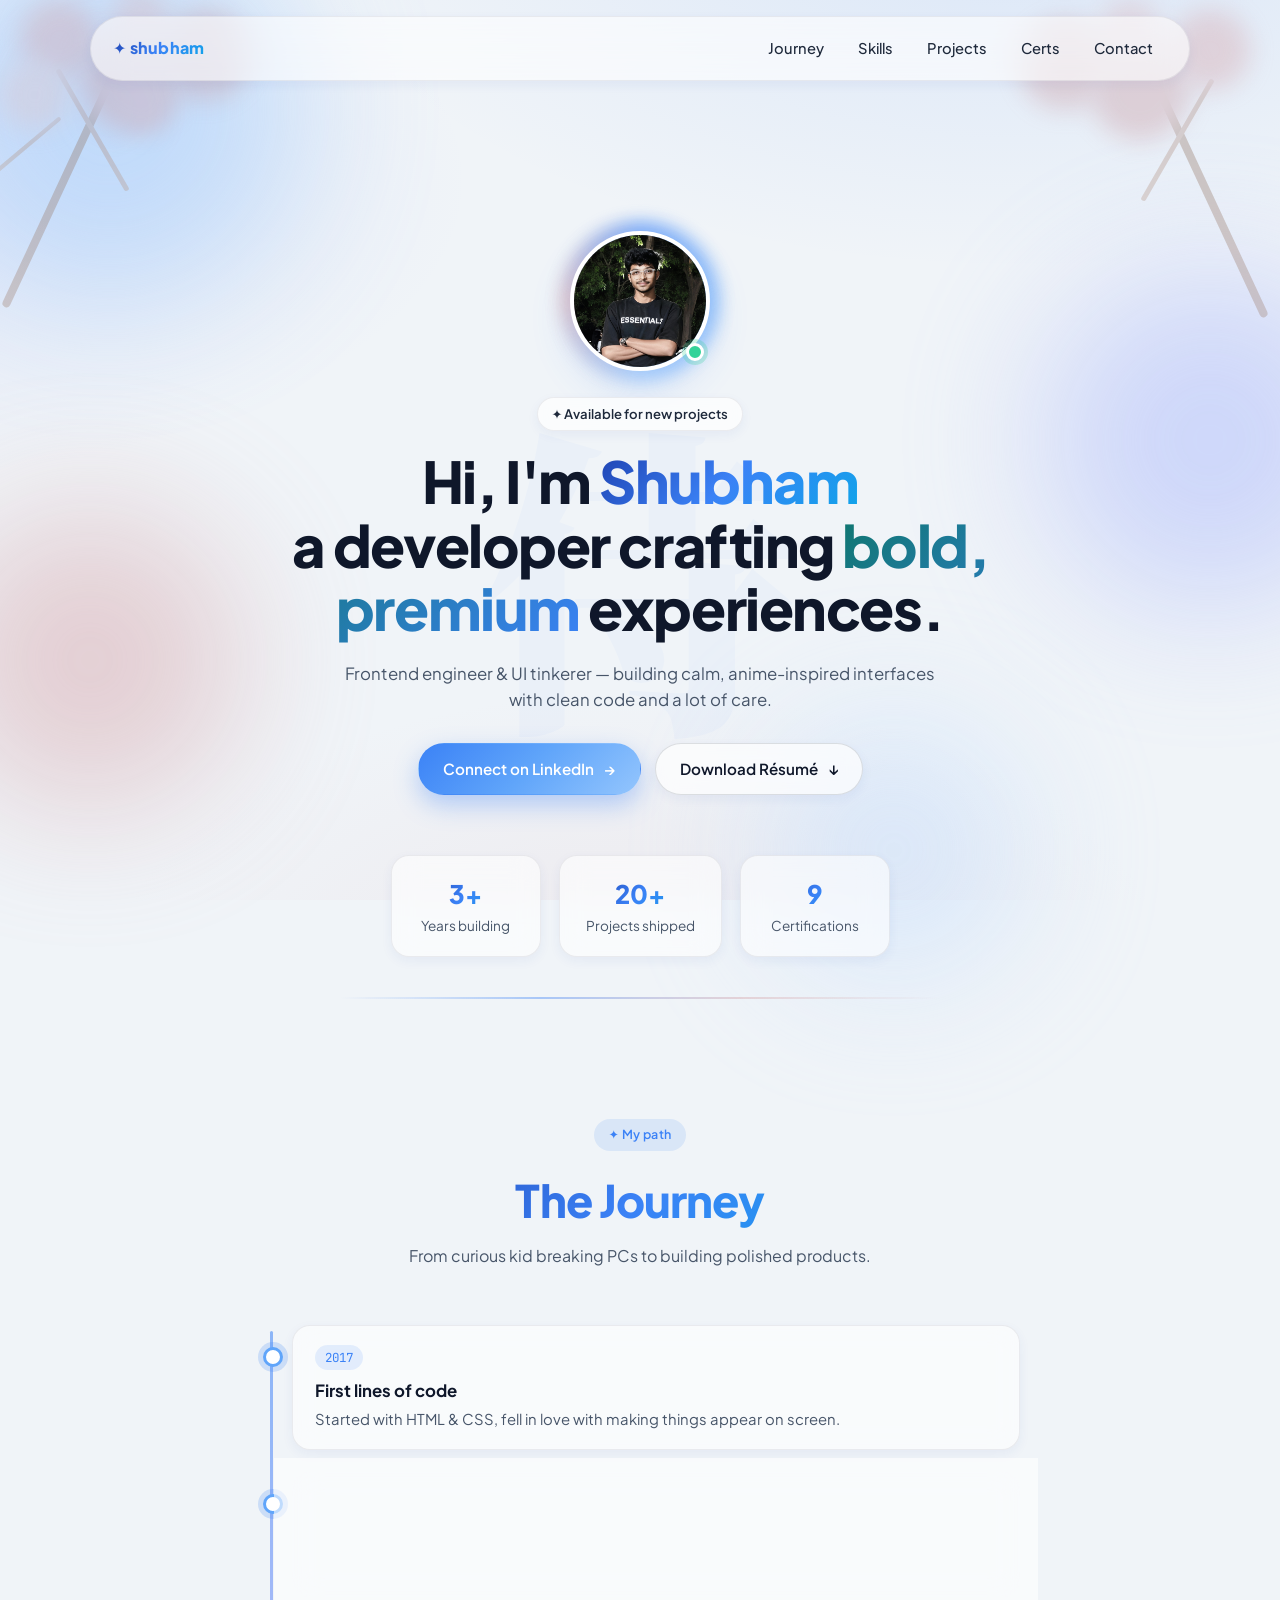
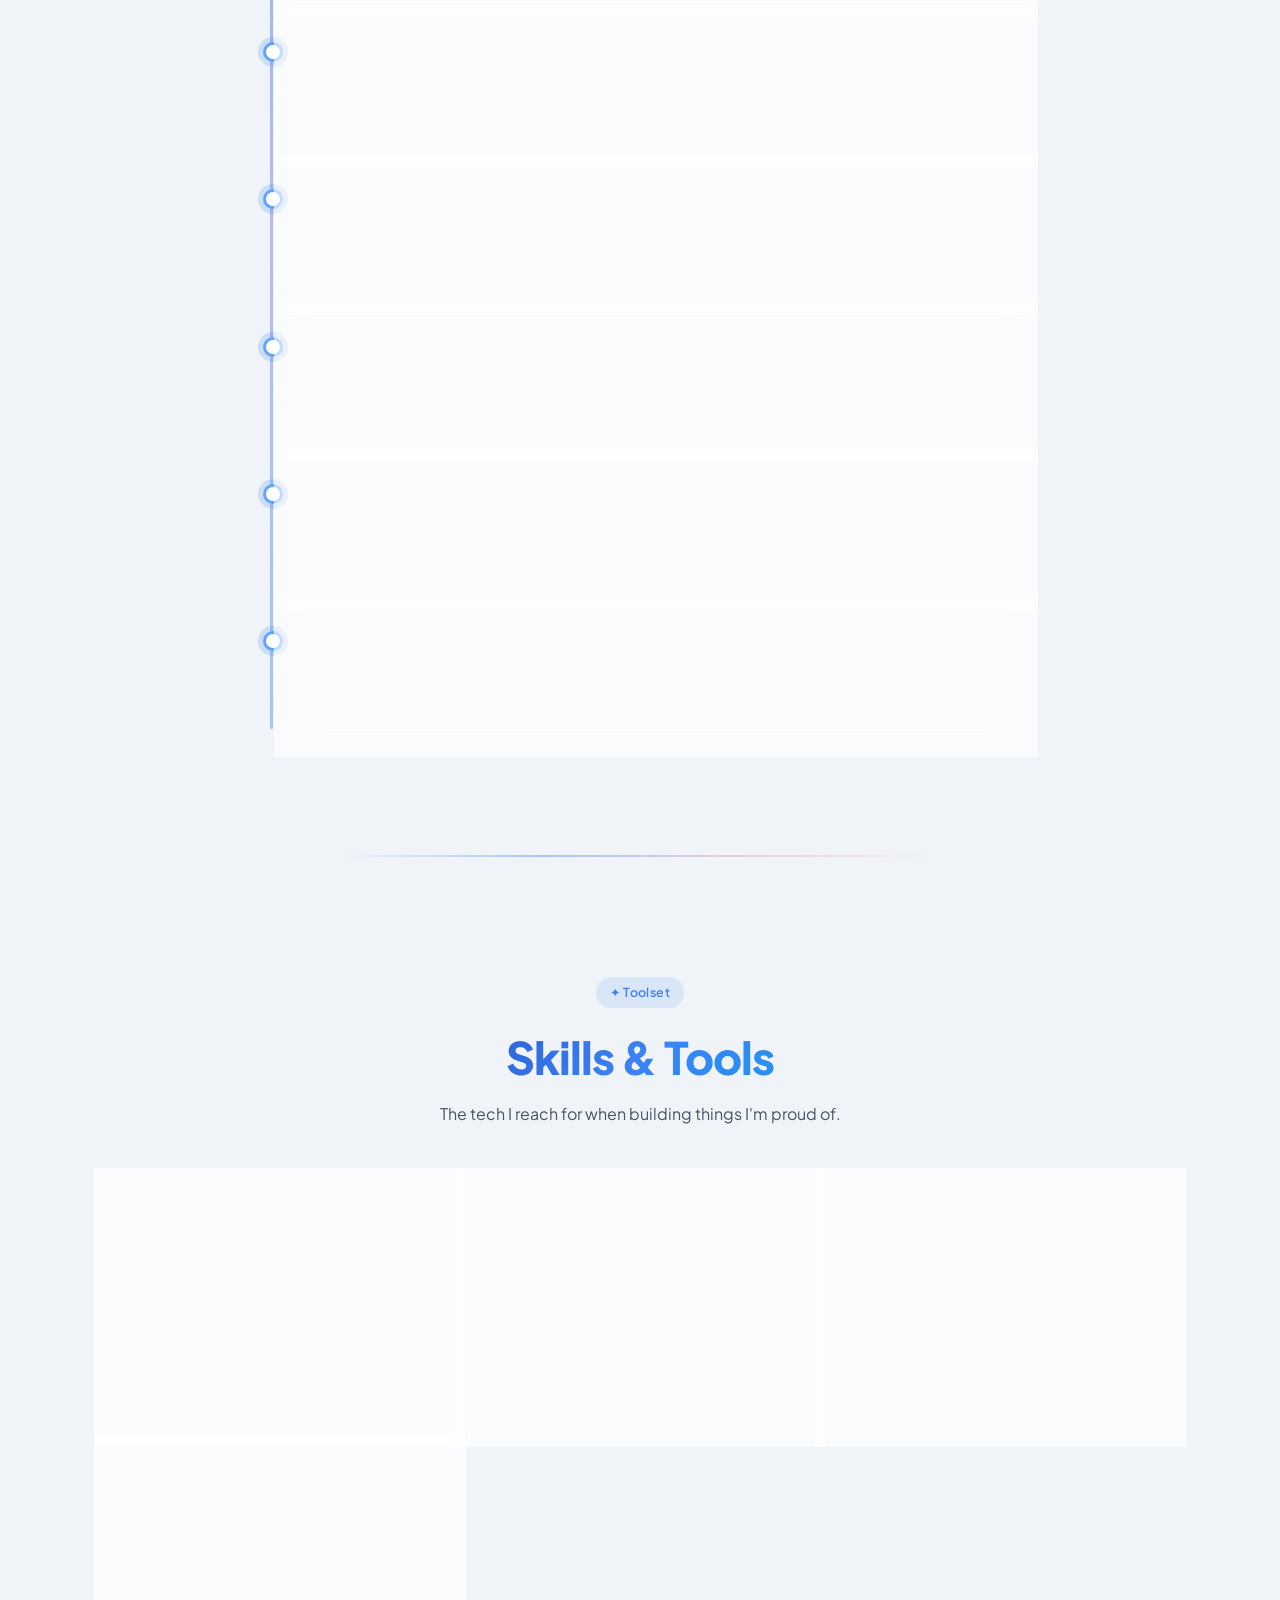
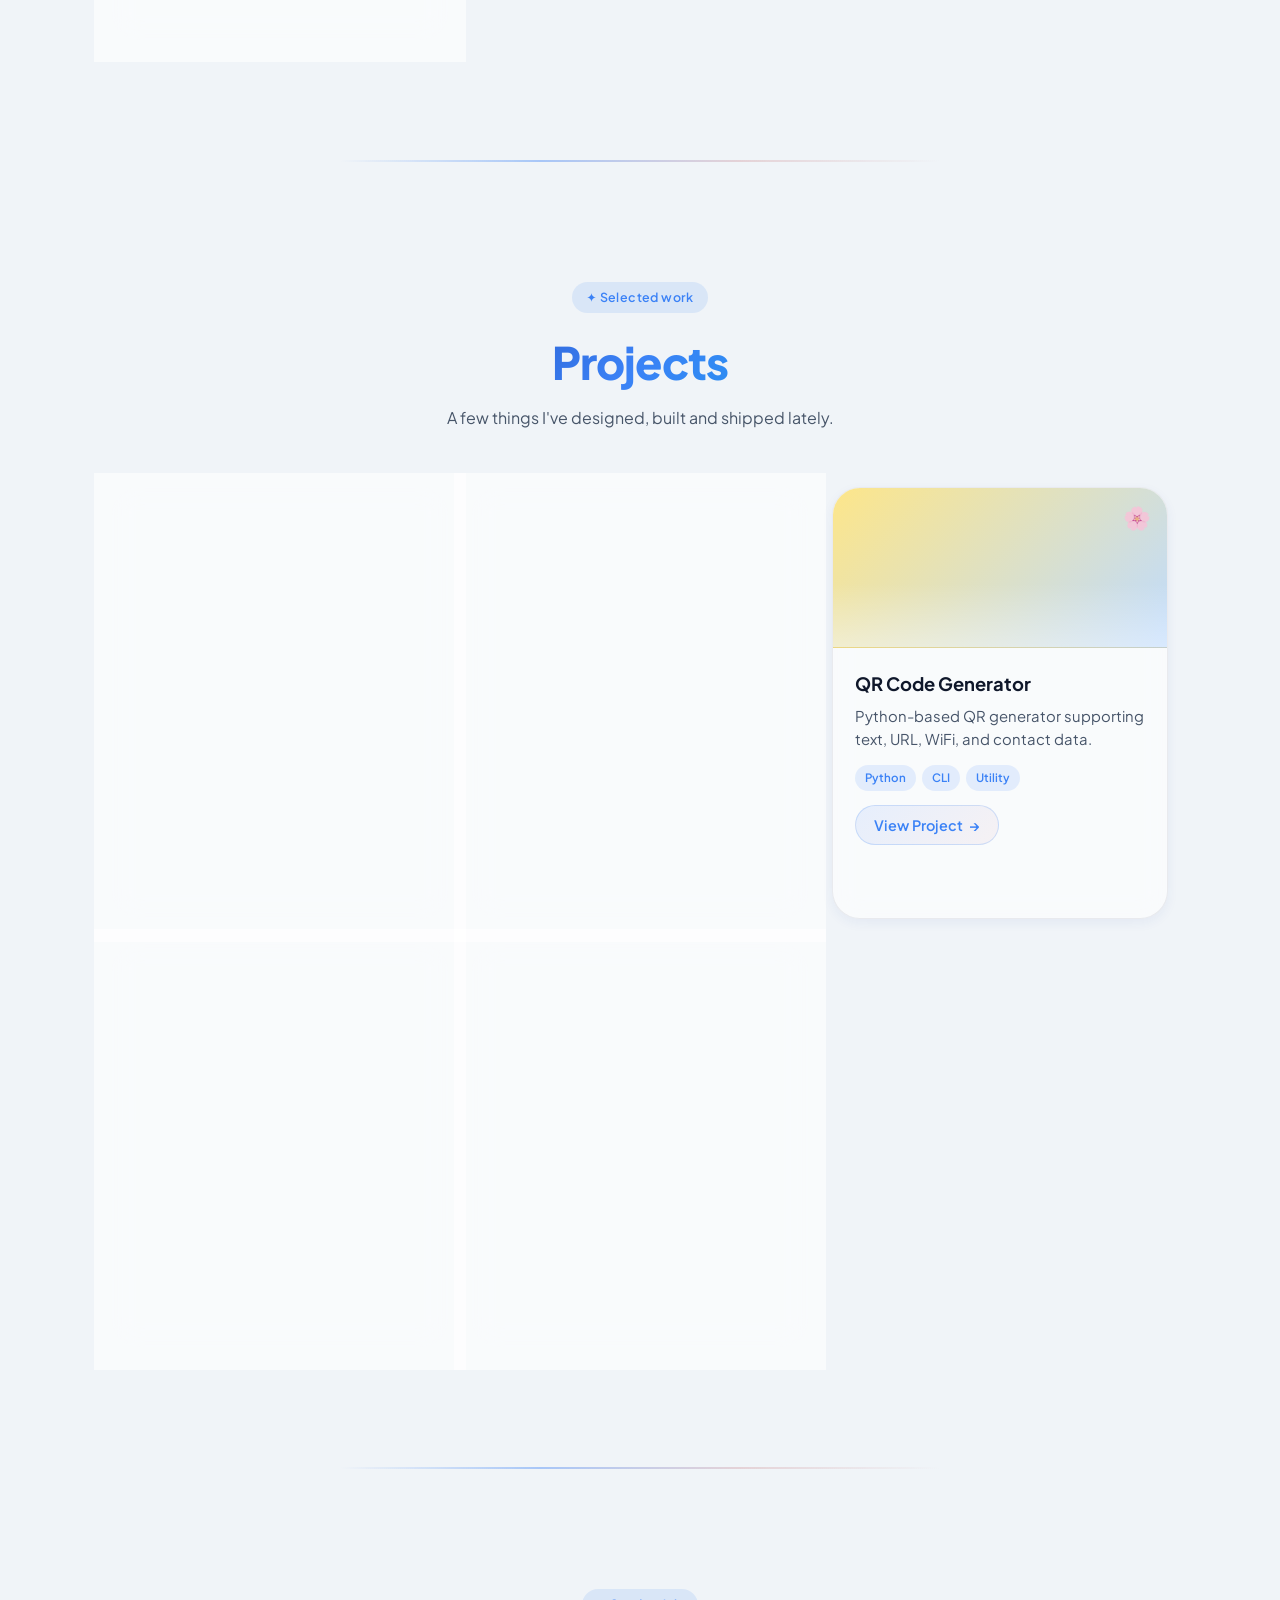
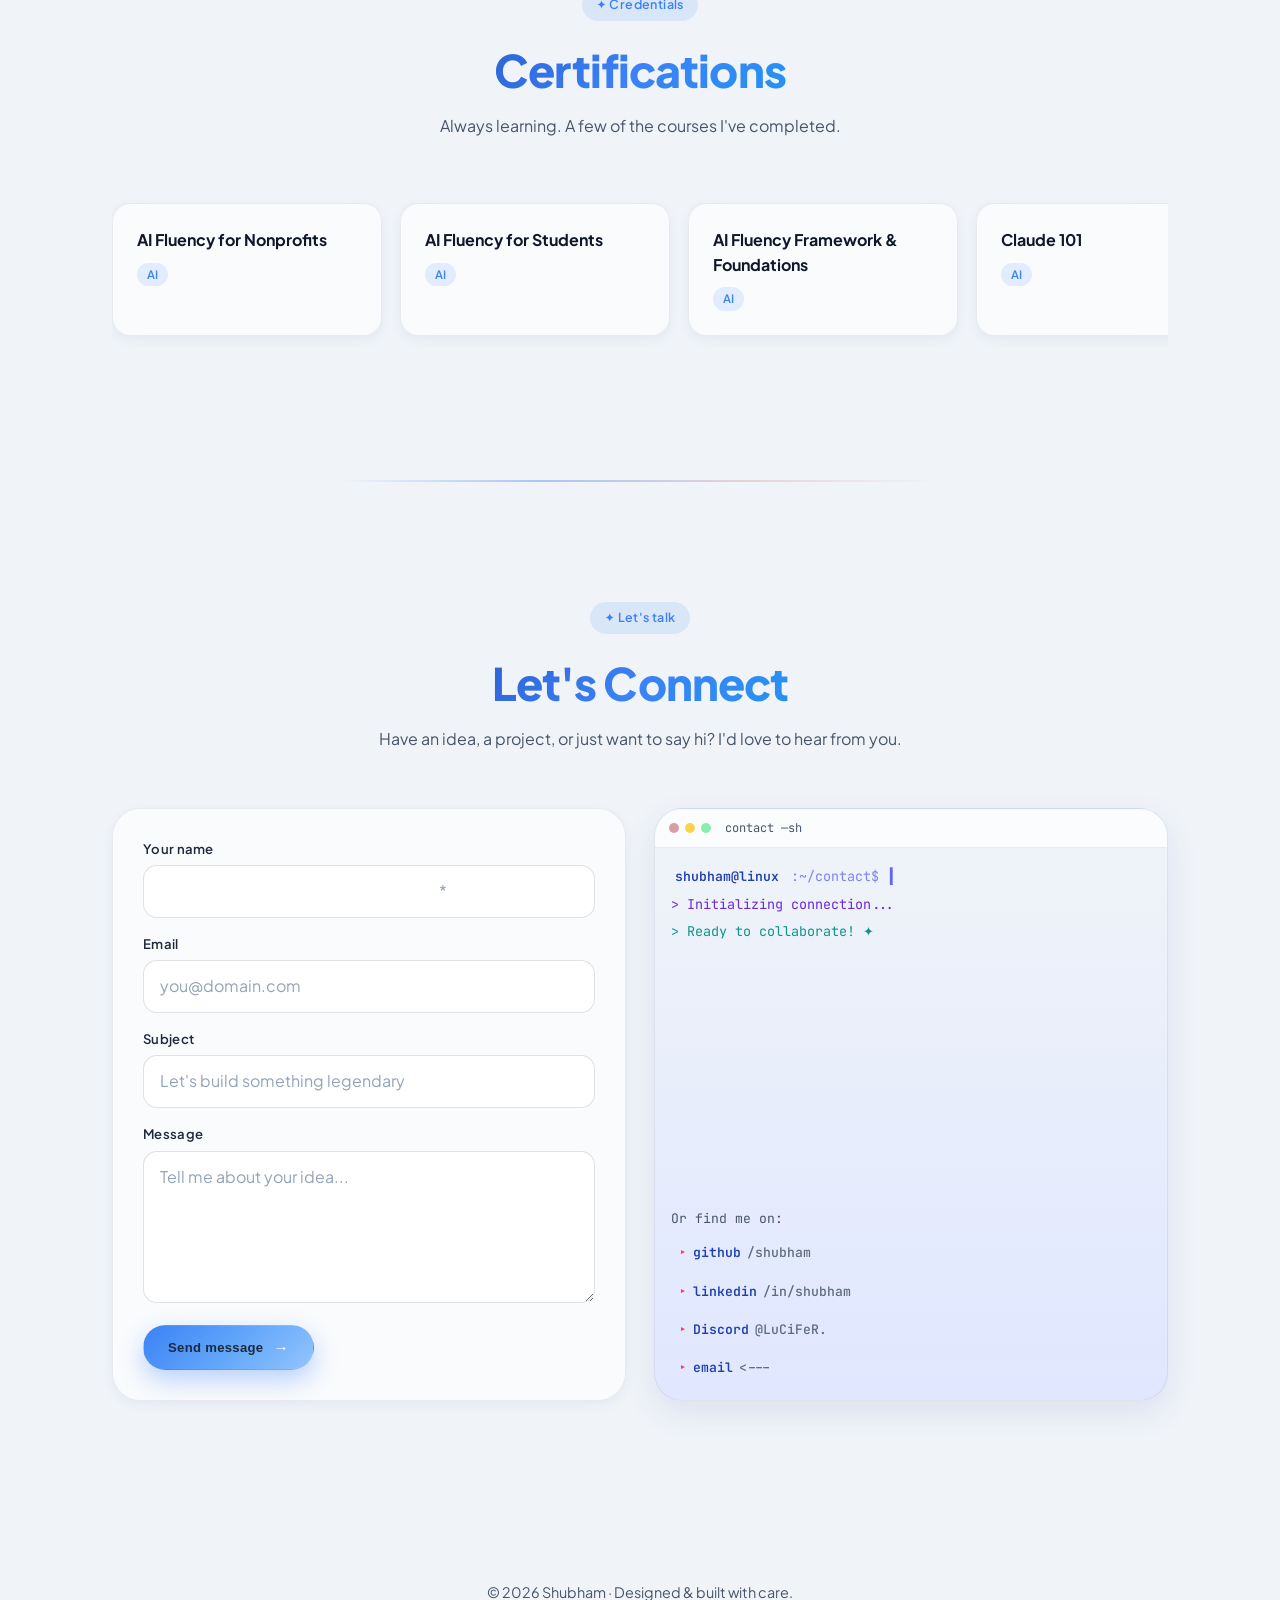
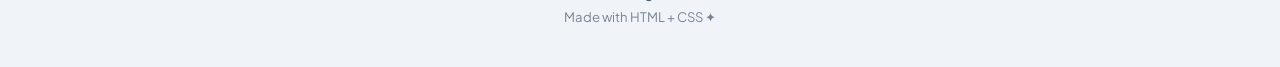
==== commit 5238331c: "Revert "Upgrade portfolio and mobile experience" This reverts commit 70ea6021601262cd7c1bd4b4fe08a7d" ====
--- a/portfolio.html
+++ b/portfolio.html
@@ -3,110 +3,340 @@
 <head>
   <meta charset="UTF-8" />
   <meta name="viewport" content="width=device-width, initial-scale=1.0" />
-  <meta name="theme-color" content="#0b1220" />
-  <meta name="description" content="Shubham Mankar — developer building thoughtful web experiences and practical software." />
-  <title>Shubham Mankar · Developer Portfolio</title>
-  <link rel="preconnect" href="https://fonts.googleapis.com" />
-  <link rel="preconnect" href="https://fonts.gstatic.com" crossorigin />
-  <link href="https://fonts.googleapis.com/css2?family=DM+Mono:wght@400;500&family=Manrope:wght@400;500;600;700;800&display=swap" rel="stylesheet" />
+  <title>Shubham — Developer Portfolio</title>
+  <meta name="description" content="Premium personal portfolio of Shubham — developer, creator, and lifelong learner." />
   <link rel="stylesheet" href="portfolio.css" />
 </head>
 <body>
-  <a class="skip-link" href="#main-content">Skip to content</a>
-  <div class="page-glow glow-one" aria-hidden="true"></div>
-  <div class="page-glow glow-two" aria-hidden="true"></div>
-
-  <header class="site-header">
-    <nav class="nav-shell" aria-label="Primary navigation">
-      <a class="brand" href="#top" aria-label="Shubham Mankar home"><span class="brand-mark">SM</span><span>Shubham Mankar</span></a>
-      <button class="menu-toggle" type="button" aria-expanded="false" aria-controls="nav-links">
-        <span class="sr-only">Toggle navigation</span><span></span><span></span>
-      </button>
-      <div class="nav-links" id="nav-links">
-        <a href="#about">About</a><a href="#skills">Skills</a><a href="#projects">Projects</a><a href="#journey">Journey</a><a href="#contact">Contact</a>
-      </div>
-      <a class="nav-resume" href="resume.pdf" download>Résumé <span aria-hidden="true">↓</span></a>
+  <audio id="bgMusicMain" loop>
+    <source src="Sparkle.mp3" type="audio/mpeg">
+  </audio>
+  <!-- Sakura Petals -->
+  <div class="sakura-petal"></div>
+  <div class="sakura-petal"></div>
+  <div class="sakura-petal"></div>
+  <div class="sakura-petal"></div>
+  <div class="sakura-petal"></div>
+  <div class="sakura-petal"></div>
+  <div class="sakura-petal"></div>
+  <div class="sakura-petal"></div>
+  <div class="sakura-petal"></div>
+  <div class="sakura-petal"></div>
+  <div class="sakura-petal"></div>
+  <div class="sakura-petal"></div>
+  <div class="sakura-petal"></div>
+  <div class="sakura-petal"></div>
+  <div class="sakura-petal"></div>
+
+  <!-- Sakura Tree Branches -->
+  <div class="sakura-tree-left">
+    <div class="sakura-branch sakura-branch-main"></div>
+    <div class="sakura-branch sakura-branch-sub"></div>
+    <div class="sakura-branch sakura-branch-sub2"></div>
+    <div class="sakura-bloom bloom-1"></div>
+    <div class="sakura-bloom bloom-2"></div>
+    <div class="sakura-bloom bloom-3"></div>
+    <div class="sakura-bloom bloom-4"></div>
+    <div class="sakura-bloom bloom-5"></div>
+    <div class="sakura-bloom bloom-6"></div>
+  </div>
+  <div class="sakura-tree-right">
+    <div class="sakura-branch sakura-branch-main"></div>
+    <div class="sakura-branch sakura-branch-sub"></div>
+    <div class="sakura-bloom bloom-1"></div>
+    <div class="sakura-bloom bloom-2"></div>
+    <div class="sakura-bloom bloom-3"></div>
+    <div class="sakura-bloom bloom-5"></div>
+  </div>
+
+  <!-- Floating Blobs -->
+  <div class="blob blob-1"></div>
+  <div class="blob blob-2"></div>
+  <div class="blob blob-3"></div>
+  <div class="blob blob-4"></div>
+
+  <!-- NAV -->
+  <header class="port-nav">
+    <a href="#" class="port-logo">✦ shubham</a>
+    <nav class="port-nav-links">
+      <a href="#journey">Journey</a>
+      <a href="#skills">Skills</a>
+      <a href="#projects">Projects</a>
+      <a href="#certs">Certs</a>
+      <a href="#contact">Contact</a>
     </nav>
   </header>
 
-  <main id="main-content">
-    <section class="hero" id="top">
-      <div class="hero-copy">
-        <p class="eyebrow"><span class="status-dot"></span> Available for opportunities</p>
-        <p class="hero-overline">Developer · Problem solver · Lifelong learner</p>
-        <h1>Turning thoughtful ideas into <em>useful digital experiences.</em></h1>
-        <p class="hero-description">I’m Shubham, a developer focused on clean interfaces, practical Python projects, and software that feels simple to use.</p>
-        <div class="hero-actions">
-          <a class="button button-primary" href="#projects">Explore my work <span aria-hidden="true">↘</span></a>
-          <a class="button button-secondary" href="https://www.linkedin.com/in/shubhammankar7" target="_blank" rel="noopener noreferrer">Connect on LinkedIn <span aria-hidden="true">↗</span></a>
-        </div>
-        <dl class="quick-stats" aria-label="Portfolio highlights">
-          <div><dt>20+</dt><dd>Projects explored</dd></div>
-          <div><dt>9</dt><dd>Certifications</dd></div>
-          <div><dt>3+</dt><dd>Years learning</dd></div>
-        </dl>
-      </div>
-      <div class="hero-visual">
-        <div class="orbit orbit-large" aria-hidden="true"></div><div class="orbit orbit-small" aria-hidden="true"></div>
-        <div class="portrait-card">
-          <div class="portrait-topline"><span>PORTFOLIO_2026</span><span>01 / 01</span></div>
-          <img src="profile.jpeg" alt="Portrait of Shubham Mankar" />
-          <div class="portrait-caption"><span>SHUBHAM MANKAR</span><span>Developer</span></div>
-        </div>
-        <div class="floating-note note-code"><span class="note-icon">&lt;/&gt;</span><span>Build with intention</span></div>
-        <div class="floating-note note-location"><span class="note-icon">✦</span><span>Open to collaborate</span></div>
-      </div>
-    </section>
-
-    <section class="section about-section" id="about">
-      <div class="section-label"><span>01</span><p>About me</p></div>
-      <div class="about-grid">
-        <h2>I care about the small details that make software <em>feel right.</em></h2>
-        <div class="about-copy"><p>I enjoy the full process of learning a problem, designing a clear path through it, and bringing it to life in code. My work spans web interfaces, developer tools, Python utilities, and experiments with AI.</p><p>When I’m not building, I’m sharpening my foundations through new courses, open-source learning, and hands-on projects.</p><a class="text-link" href="resume.pdf" download>Download my résumé <span aria-hidden="true">→</span></a></div>
-      </div>
-    </section>
-
-    <section class="section skills-section" id="skills">
-      <div class="section-heading"><div class="section-label"><span>02</span><p>Capabilities</p></div><h2>A practical toolkit for <em>building and learning.</em></h2></div>
-      <div class="skills-grid">
-        <article class="skill-card"><span class="skill-number">01</span><h3>Languages</h3><p>Strong foundations for problem-solving and useful automation.</p><ul><li>JavaScript / TypeScript</li><li>Python / Java / C++</li><li>SQL / Bash</li></ul></article>
-        <article class="skill-card featured"><span class="skill-number">02</span><h3>Web development</h3><p>Responsive, accessible experiences with a polished UI focus.</p><ul><li>HTML / CSS / React</li><li>Next.js / Node.js</li><li>Figma / UI systems</li></ul></article>
-        <article class="skill-card"><span class="skill-number">03</span><h3>Tools & cloud</h3><p>Tools that turn an idea into a maintained project.</p><ul><li>Git / Linux / Docker</li><li>PostgreSQL / Firebase</li><li>AWS / VS Code</li></ul></article>
-      </div>
-    </section>
-
-    <section class="section projects-section" id="projects">
-      <div class="section-heading project-heading"><div><div class="section-label"><span>03</span><p>Selected work</p></div><h2>Built to solve <em>real problems.</em></h2></div><a class="text-link" href="https://github.com/Shubham56277" target="_blank" rel="noopener noreferrer">View GitHub <span aria-hidden="true">↗</span></a></div>
-      <div class="projects-grid">
-        <article class="project-card project-featured"><div class="project-art art-security"><span>01</span><div class="art-lock">⌁</div></div><div class="project-content"><p class="project-index">FEATURED PROJECT</p><h3>Password Breach Checker</h3><p>A privacy-first tool that checks passwords against known breaches using the k-anonymity API model.</p><div class="tag-list"><span>Python</span><span>Security</span><span>API</span></div><a href="https://github.com/Shubham56277/pass-breach-checker" target="_blank" rel="noopener noreferrer" aria-label="View Password Breach Checker on GitHub">View project <span aria-hidden="true">↗</span></a></div></article>
-        <article class="project-card"><div class="project-art art-ai"><span>02</span><div class="art-symbol">AI</div></div><div class="project-content"><p class="project-index">PYTHON COLLECTION</p><h3>Master AI Development</h3><p>A collection of practical Python and ChatGPT experiments for exploring AI development.</p><div class="tag-list"><span>Python</span><span>AI</span><span>ChatGPT</span></div><a href="https://github.com/Shubham56277/-Master-AI-Development-with-Python-ChatGPT-Practical-Projects" target="_blank" rel="noopener noreferrer">View project <span aria-hidden="true">↗</span></a></div></article>
-        <article class="project-card"><div class="project-art art-qr"><span>03</span><div class="qr-mark" aria-hidden="true"></div></div><div class="project-content"><p class="project-index">UTILITY</p><h3>QR Code Generator</h3><p>A Python generator for text, URLs, Wi‑Fi credentials, and contact information.</p><div class="tag-list"><span>Python</span><span>CLI</span><span>Utility</span></div><a href="https://github.com/Shubham56277/QR-CODE-GENERATOR" target="_blank" rel="noopener noreferrer">View project <span aria-hidden="true">↗</span></a></div></article>
-        <article class="project-card"><div class="project-art art-games"><span>04</span><div class="art-symbol">× +</div></div><div class="project-content"><p class="project-index">LEARNING PROJECT</p><h3>Python Games</h3><p>A collection of beginner-friendly games made to practice logic and problem solving.</p><div class="tag-list"><span>Python</span><span>Games</span><span>Logic</span></div><a href="https://github.com/Shubham56277/Python-Games" target="_blank" rel="noopener noreferrer">View project <span aria-hidden="true">↗</span></a></div></article>
-        <article class="project-card"><div class="project-art art-linux"><span>05</span><div class="art-symbol">$_</div></div><div class="project-content"><p class="project-index">TEAM PROJECT</p><h3>Linux ATM Simulator</h3><p>An ATM simulation built with Bash scripting and Linux file-handling concepts.</p><div class="tag-list"><span>Bash</span><span>Linux</span><span>CLI</span></div><a href="https://github.com/Shubham56277/linux-atm-team-project" target="_blank" rel="noopener noreferrer">View project <span aria-hidden="true">↗</span></a></div></article>
-      </div>
-    </section>
-
-    <section class="section journey-section" id="journey">
-      <div class="section-heading"><div class="section-label"><span>04</span><p>Journey</p></div><h2>Curiosity, one project <em>at a time.</em></h2></div>
-      <ol class="timeline">
-        <li><time>2017</time><div><h3>The first line of code</h3><p>Started with HTML and CSS, discovering the joy of making an idea visible.</p></div></li>
-        <li><time>2019</time><div><h3>Learning systems</h3><p>Explored Linux, the command line, and open-source workflows.</p></div></li>
-        <li><time>2021</time><div><h3>Modern web foundations</h3><p>Moved into JavaScript, React, and component-driven interface design.</p></div></li>
-        <li><time>2023 — now</time><div><h3>Building broader</h3><p>Continuing through backend tools, cloud services, AI, and practical end-to-end projects.</p></div></li>
-      </ol>
-    </section>
-
-    <section class="section certifications" aria-labelledby="certifications-title"><div class="section-label"><span>05</span><p>Learning log</p></div><h2 id="certifications-title">Always making room to <em>learn more.</em></h2><div class="cert-list"><span>Python Essentials 1 & 2</span><span>Claude 101</span><span>AI Fluency Framework</span><span>Infosys Tableau</span><span>NASSCOM Digital 101</span><span>AI Development with Python</span></div></section>
-
-    <section class="contact-section" id="contact"><div class="contact-inner"><div><p class="eyebrow">Have a project in mind?</p><h2>Let’s make something <em>worth using.</em></h2><p>For collaborations, opportunities, or a friendly hello, my inbox is open.</p></div><div class="contact-actions"><a class="button button-light" href="mailto:hello@shubham.dev">hello@shubham.dev <span aria-hidden="true">↗</span></a><div class="social-links"><a href="https://github.com/Shubham56277" target="_blank" rel="noopener noreferrer">GitHub</a><a href="https://www.linkedin.com/in/shubhammankar7" target="_blank" rel="noopener noreferrer">LinkedIn</a></div></div></div></section>
-  </main>
-  <footer class="site-footer"><a class="brand" href="#top"><span class="brand-mark">SM</span><span>Shubham Mankar</span></a><p>© <span id="year"></span> · Built with care and curiosity.</p><a href="#top" class="back-top">Back to top ↑</a></footer>
+  <!-- HERO -->
+  <section class="port-hero">
+    <div class="hero-kanji">侍</div>
+    <div class="hero-inner">
+      <div class="avatar-wrap">
+        <div class="avatar-ring"></div>
+        <img src="profile.jpeg" alt="Shubham" class="avatar">
+        <span class="avatar-dot"></span>
+      </div>
+      <p class="kicker">✦ Available for new projects</p>
+      <h1 class="hero-title">
+        Hi, I'm <span class="grad-text">Shubham</span><br />
+        a developer crafting <span class="grad-text-2">bold, premium</span> experiences.
+      </h1>
+      <p class="hero-sub">Frontend engineer & UI tinkerer — building calm, anime-inspired interfaces with clean code and a lot of care.</p>
+      <div class="hero-cta">
+        <a class="port-btn port-btn-primary" href="https://www.linkedin.com/in/shubhammankar7" target="_blank" rel="noopener noreferrer">
+          <span>Connect on LinkedIn</span>
+          <i class="arrow">→</i>
+        </a>
+        <a class="port-btn port-btn-ghost" href="resume.pdf" download>
+          <span>Download Résumé</span>
+          <i class="arrow">↓</i>
+        </a>
+      </div>
+      <div class="hero-stats">
+        <div><strong>3+</strong><span>Years building</span></div>
+        <div><strong>20+</strong><span>Projects shipped</span></div>
+        <div><strong>9</strong><span>Certifications</span></div>
+      </div>
+    </div>
+  </section>
+
+  <div class="glow-divider"></div>
+
+  <!-- JOURNEY -->
+  <section id="journey" class="port-section">
+    <div class="section-head">
+      <span class="port-tag">✦ My path</span>
+      <h2>The Journey</h2>
+      <p>From curious kid breaking PCs to building polished products.</p>
+    </div>
+    <ol class="timeline">
+      <li><div class="t-card"><span class="t-year">2017</span><h3>First lines of code</h3><p>Started with HTML &amp; CSS, fell in love with making things appear on screen.</p></div></li>
+      <li><div class="t-card"><span class="t-year">2018</span><h3>Discovered JavaScript</h3><p>Built tiny games and calculators — broke things, fixed them, learned more.</p></div></li>
+      <li><div class="t-card"><span class="t-year">2019</span><h3>Linux &amp; the terminal</h3><p>Switched to Ubuntu, learned the shell, fell deeper into open source.</p></div></li>
+      <li><div class="t-card"><span class="t-year">2021</span><h3>React &amp; modern web</h3><p>Components, hooks, design systems — started shipping real products.</p></div></li>
+      <li><div class="t-card"><span class="t-year">2022</span><h3>First freelance gig</h3><p>Designed and built a SaaS landing page that converted 4× the previous one.</p></div></li>
+      <li><div class="t-card"><span class="t-year">2023</span><h3>Backend &amp; cloud</h3><p>Node, Postgres, Docker — learning to ship full-stack apps, end to end.</p></div></li>
+      <li><div class="t-card"><span class="t-year">2025</span><h3>Now — building the future</h3><p>Crafting bold, premium UIs and exploring AI-driven interfaces.</p></div></li>
+    </ol>
+  </section>
+
+  <div class="glow-divider"></div>
+
+  <!-- SKILLS -->
+  <section id="skills" class="port-section">
+    <div class="section-head">
+      <span class="port-tag">✦ Toolset</span>
+      <h2>Skills & Tools</h2>
+      <p>The tech I reach for when building things I'm proud of.</p>
+    </div>
+    <div class="skills-grid">
+      <div class="skill-block">
+        <h4>Languages</h4>
+        <div class="pills">
+          <span class="pill">JavaScript</span>
+          <span class="pill">TypeScript</span>
+          <span class="pill">Python</span>
+          <span class="pill">Java</span>
+          <span class="pill">C++</span>
+          <span class="pill">SQL</span>
+          <span class="pill">Bash</span>
+        </div>
+      </div>
+      <div class="skill-block">
+        <h4>Frontend</h4>
+        <div class="pills">
+          <span class="pill">HTML5</span>
+          <span class="pill">CSS3</span>
+          <span class="pill">React</span>
+          <span class="pill">Next.js</span>
+          <span class="pill">Figma</span>
+        </div>
+      </div>
+      <div class="skill-block">
+        <h4>Backend & Cloud</h4>
+        <div class="pills">
+          <span class="pill">Node.js</span>
+          <span class="pill">Postgres</span>
+          <span class="pill">Firebase</span>
+          <span class="pill">Docker</span>
+          <span class="pill">AWS</span>
+        </div>
+      </div>
+      <div class="skill-block">
+        <h4>Dev Tools</h4>
+        <div class="pills">
+          <span class="pill">Git</span>
+          <span class="pill">VS Code</span>
+          <span class="pill">Linux</span>
+          <span class="pill">Windows</span>
+          <span class="pill">macOS</span>
+        </div>
+      </div>
+    </div>
+  </section>
+
+  <div class="glow-divider"></div>
+
+  <!-- PROJECTS -->
+  <section id="projects" class="port-section">
+    <div class="section-head">
+      <span class="port-tag">✦ Selected work</span>
+      <h2>Projects</h2>
+      <p>A few things I've designed, built and shipped lately.</p>
+    </div>
+    <div class="projects-grid">
+      <article class="project">
+        <div class="project-cover cover-1"></div>
+        <div class="project-body">
+          <h3>Password Breach Checker</h3>
+          <p>Secure password breach checker using k-anonymity API, ensuring privacy-first security.</p>
+          <div class="proj-tags"><span>Python</span><span>Security</span><span>API</span></div>
+          <a class="proj-link" href="https://github.com/Shubham56277/pass-breach-checker" target="_blank" rel="noopener noreferrer">View Project <span class="arrow-icon">→</span></a>
+        </div>
+      </article>
+      <article class="project">
+        <div class="project-cover cover-2"></div>
+        <div class="project-body">
+          <h3>Master AI Development with Python</h3>
+          <p>Collection of AI + Python projects exploring ChatGPT integration and practical implementations.</p>
+          <div class="proj-tags"><span>Python</span><span>AI</span><span>ChatGPT</span></div>
+          <a class="proj-link" href="https://github.com/Shubham56277/-Master-AI-Development-with-Python-ChatGPT-Practical-Projects" target="_blank" rel="noopener noreferrer">View Project <span class="arrow-icon">→</span></a>
+        </div>
+      </article>
+      <article class="project">
+        <div class="project-cover cover-3"></div>
+        <div class="project-body">
+          <h3>QR Code Generator</h3>
+          <p>Python-based QR generator supporting text, URL, WiFi, and contact data.</p>
+          <div class="proj-tags"><span>Python</span><span>CLI</span><span>Utility</span></div>
+          <a class="proj-link" href="https://github.com/Shubham56277/QR-CODE-GENERATOR" target="_blank" rel="noopener noreferrer">View Project <span class="arrow-icon">→</span></a>
+        </div>
+      </article>
+      <article class="project">
+        <div class="project-cover cover-4"></div>
+        <div class="project-body">
+          <h3>Python Games</h3>
+          <p>Beginner-friendly Python games focused on logic building and problem-solving.</p>
+          <div class="proj-tags"><span>Python</span><span>Games</span><span>Logic</span></div>
+          <a class="proj-link" href="https://github.com/Shubham56277/Python-Games" target="_blank" rel="noopener noreferrer">View Project <span class="arrow-icon">→</span></a>
+        </div>
+      </article>
+      <article class="project">
+        <div class="project-cover cover-5"></div>
+        <div class="project-body">
+          <h3>Linux ATM Team Project</h3>
+          <p>ATM simulation system using Bash scripting and Linux file handling.</p>
+          <div class="proj-tags"><span>Bash</span><span>Linux</span><span>DevOps</span></div>
+          <a class="proj-link" href="https://github.com/Shubham56277/linux-atm-team-project" target="_blank" rel="noopener noreferrer">View Project <span class="arrow-icon">→</span></a>
+        </div>
+      </article>
+    </div>
+  </section>
+
+  <div class="glow-divider"></div>
+
+  <!-- CERTIFICATIONS -->
+  <section id="certs" class="port-section">
+    <div class="section-head">
+      <span class="port-tag">✦ Credentials</span>
+      <h2>Certifications</h2>
+      <p>Always learning. A few of the courses I've completed.</p>
+    </div>
+    <div class="certs-scroll">
+      <div class="cert"><h4>AI Fluency for Nonprofits</h4><span class="cert-tag">AI</span></div>
+      <div class="cert"><h4>AI Fluency for Students</h4><span class="cert-tag">AI</span></div>
+      <div class="cert"><h4>AI Fluency Framework & Foundations</h4><span class="cert-tag">AI</span></div>
+      <div class="cert"><h4>Claude 101</h4><span class="cert-tag">AI</span></div>
+      <div class="cert"><h4>Python Essentials 1</h4><span class="cert-tag">Python</span></div>
+      <div class="cert"><h4>Python Essentials 2</h4><span class="cert-tag">Python</span></div>
+      <div class="cert"><h4>Infosys Tableau</h4><span class="cert-tag">Data</span></div>
+      <div class="cert"><h4>NASSCOM Digital 101 – 30 Hours</h4><span class="cert-tag">Digital</span></div>
+      <div class="cert"><h4>Master AI Development with Python & ChatGPT</h4><span class="cert-tag">AI / Python</span></div>
+    </div>
+  </section>
+
+  <div class="glow-divider"></div>
+
+  <!-- CONTACT -->
+  <section id="contact" class="port-section contact">
+    <div class="section-head">
+      <span class="port-tag">✦ Let's talk</span>
+      <h2>Let's Connect</h2>
+      <p>Have an idea, a project, or just want to say hi? I'd love to hear from you.</p>
+    </div>
+    <div class="contact-grid">
+      <form class="contact-form" onsubmit="event.preventDefault()">
+        <label><span>Your name</span><input type="text" placeholder="                                                                                             *" /></label>
+        <label><span>Email</span><input type="email" placeholder="you@domain.com" /></label>
+        <label><span>Subject</span><input type="text" placeholder="Let's build something legendary" /></label>
+        <label><span>Message</span><textarea rows="5" placeholder="Tell me about your idea..."></textarea></label>
+        <button class="port-btn port-btn-primary form-submit" type="submit"><span>Send message</span><i class="arrow">→</i></button>
+      </form>
+
+      <div class="terminal">
+        <div class="term-bar">
+          <span class="dot red"></span>
+          <span class="dot yellow"></span>
+          <span class="dot green"></span>
+          <span class="term-title">contact —sh</span>
+        </div>
+        <div class="term-body">
+          <div class="term-session">
+            <p class="line">
+              <a href="mailto:hello@shubham.dev" class="prompt-link" title="Send a mail">shubham@linux</a>
+              <span class="path">:~/contact$</span>
+              <span class="cursor-blink">▍</span>
+            </p>
+            <p class="line out">&gt; Initializing connection...</p>
+            <p class="line out ok">&gt; Ready to collaborate! ✦</p>
+          </div>
+          <div class="term-footer">
+            <p class="line label-text">Or find me on:</p>
+            <a class="term-link" href="https://github.com" target="_blank" rel="noopener noreferrer">
+              <span class="arr">▸</span><span class="lk-name">github</span><span class="lk-val">/shubham</span>
+            </a>
+            <a class="term-link" href="https://linkedin.com" target="_blank" rel="noopener noreferrer">
+              <span class="arr">▸</span><span class="lk-name">linkedin</span><span class="lk-val">/in/shubham</span>
+            </a>
+            <a class="term-link" href="https://discord.com/users/1366001231402766358" target="_blank" rel="noopener noreferrer">
+              <span class="arr">▸</span><span class="lk-name">Discord</span><span class="lk-val">@LuCiFeR.</span>
+            </a>
+            <a class="term-link" href="mailto:hello@shubham.dev">
+              <span class="arr">▸</span><span class="lk-name">email</span><span class="lk-val"><---</span>
+            </a>
+          </div>
+        </div>
+      </div>
+    </div>
+  </section>
+
+  <!-- FOOTER -->
+  <footer class="port-footer">
+    <p>© 2026 Shubham · Designed & built with care.</p>
+    <p class="muted-text">Made with HTML + CSS ✦</p>
+  </footer>
   <script>
-    const toggle = document.querySelector('.menu-toggle');
-    const links = document.querySelector('.nav-links');
-    toggle.addEventListener('click', () => { const open = toggle.getAttribute('aria-expanded') === 'true'; toggle.setAttribute('aria-expanded', String(!open)); links.classList.toggle('is-open', !open); });
-    links.querySelectorAll('a').forEach(link => link.addEventListener('click', () => { toggle.setAttribute('aria-expanded', 'false'); links.classList.remove('is-open'); }));
-    document.getElementById('year').textContent = new Date().getFullYear();
-  </script>
+window.addEventListener('load', () => {
+  const entered = localStorage.getItem('enteredSite');
+  const music = document.getElementById('bgMusicMain');
+
+  if (entered === 'true') {
+    music.volume = 0;
+
+    music.play().then(() => {
+      let vol = 0;
+
+      const fade = setInterval(() => {
+        if (vol < 1) {
+          vol += 0.05;
+          music.volume = vol;
+        } else {
+          clearInterval(fade);
+        }
+      }, 100);
+    }).catch(() => {});
+  }
+});
+</script>
 </body>
-</html>+</html>
--- a/portfolio.css
+++ b/portfolio.css
@@ -1 +1,473 @@
-:root{--ink:#111827;--muted:#596275;--line:#d9dde4;--paper:#f7f6f2;--white:#fff;--orange:#fa5a29;--blue:#2355d9;--dark:#101728;--display:'Manrope',system-ui,sans-serif;--mono:'DM Mono',monospace}*{box-sizing:border-box}html{scroll-behavior:smooth}body{margin:0;color:var(--ink);background:var(--paper);font-family:var(--display);line-height:1.6;overflow-x:hidden}a{color:inherit;text-decoration:none}img{max-width:100%;display:block}button{font:inherit}.sr-only{position:absolute;width:1px;height:1px;overflow:hidden;clip:rect(0,0,0,0);white-space:nowrap}.skip-link{position:fixed;top:8px;left:8px;z-index:200;padding:.65rem 1rem;background:var(--dark);color:#fff;transform:translateY(-150%);transition:transform .2s}.skip-link:focus{transform:translateY(0)}.page-glow{position:absolute;border-radius:50%;filter:blur(90px);pointer-events:none;opacity:.22}.glow-one{width:30rem;height:30rem;background:#f7b39e;top:8rem;right:-12rem}.glow-two{width:28rem;height:28rem;background:#86aae9;top:90rem;left:-18rem}.site-header{position:relative;z-index:20;padding:1rem 1.5rem}.nav-shell{max-width:1200px;margin:auto;display:flex;align-items:center;gap:1.5rem;min-height:58px;padding:.55rem .7rem .55rem 1rem;border:1px solid var(--line);border-radius:999px;background:rgba(255,255,255,.78);backdrop-filter:blur(14px)}.brand{display:inline-flex;align-items:center;gap:.65rem;font-weight:800;font-size:.9rem;letter-spacing:-.03em;white-space:nowrap}.brand-mark{display:grid;place-items:center;width:30px;height:30px;border-radius:50%;background:var(--dark);color:#fff;font:500 .65rem var(--mono);letter-spacing:-.08em}.nav-links{display:flex;align-items:center;justify-content:center;gap:.3rem;margin-left:auto}.nav-links a,.nav-resume{font-size:.82rem;font-weight:700;padding:.55rem .75rem;border-radius:999px;transition:background .2s,color .2s}.nav-links a:hover,.nav-links a:focus-visible{background:#e8eaf0;color:var(--blue)}.nav-resume{color:#fff;background:var(--dark)}.nav-resume:hover{background:var(--orange)}.menu-toggle{display:none}.hero{width:min(1200px,calc(100% - 3rem));min-height:calc(100vh - 92px);margin:auto;display:grid;grid-template-columns:1.05fr .95fr;align-items:center;gap:5rem;padding:4rem 0 5rem}.eyebrow,.hero-overline,.project-index,.section-label{font:500 .72rem var(--mono);letter-spacing:.08em;text-transform:uppercase}.eyebrow{display:inline-flex;align-items:center;gap:.5rem;margin:0 0 1.2rem}.status-dot{width:.55rem;height:.55rem;border-radius:50%;background:#35b27b;box-shadow:0 0 0 4px #d7f3e7}.hero-overline{color:var(--orange);margin:0 0 .75rem}.hero h1,.section h2,.contact-section h2{margin:0;letter-spacing:-.065em;line-height:1.04;font-size:clamp(3rem,6vw,5.45rem);max-width:710px}.hero h1 em,.section h2 em,.contact-section h2 em{font-family:Georgia,serif;font-weight:400}.hero-description{max-width:555px;margin:1.5rem 0 0;color:var(--muted);font-size:1.05rem}.hero-actions{display:flex;flex-wrap:wrap;gap:.8rem;margin-top:2rem}.button{display:inline-flex;justify-content:center;align-items:center;gap:.7rem;padding:.8rem 1.1rem;border-radius:.25rem;font-size:.88rem;font-weight:800;transition:transform .2s,background .2s}.button:hover{transform:translateY(-3px)}.button-primary{background:var(--orange);color:#fff}.button-secondary{border:1px solid var(--ink);background:transparent}.button-secondary:hover{background:var(--ink);color:#fff}.quick-stats{display:flex;gap:2.4rem;margin:3.2rem 0 0}.quick-stats div{position:relative}.quick-stats div+div:before{content:'';position:absolute;width:1px;height:100%;left:-1.25rem;background:var(--line)}.quick-stats dt{font-size:1.55rem;font-weight:800;letter-spacing:-.07em}.quick-stats dd{margin:0;color:var(--muted);font-size:.72rem}.hero-visual{position:relative;width:min(100%,440px);justify-self:end;aspect-ratio:.9}.portrait-card{position:absolute;inset:8% 8% 5% 10%;z-index:2;padding:.9rem;background:#e5e0d5;box-shadow:20px 22px 0 #151a29}.portrait-card img{width:100%;height:calc(100% - 54px);object-fit:cover;filter:saturate(.85) contrast(1.04)}.portrait-topline,.portrait-caption{display:flex;justify-content:space-between;font:500 .58rem var(--mono);letter-spacing:.07em;color:#475069}.portrait-topline{height:23px;align-items:flex-start}.portrait-caption{align-items:flex-end;height:31px}.orbit{position:absolute;border:1px solid #abb6ce;border-radius:50%;z-index:1}.orbit-large{inset:-2% -8% 1% -6%;transform:rotate(-25deg)}.orbit-small{width:55%;height:55%;right:-4%;top:-3%}.floating-note{position:absolute;z-index:3;display:flex;align-items:center;gap:.55rem;padding:.55rem .75rem;background:#fff;box-shadow:0 8px 30px rgba(16,23,40,.12);font:500 .64rem var(--mono)}.note-code{left:-5%;top:19%}.note-location{right:-7%;bottom:17%}.note-icon{color:var(--orange);font-size:1rem}.section{position:relative;width:min(1200px,calc(100% - 3rem));margin:0 auto;padding:7.5rem 0;border-top:1px solid var(--line)}.section-label{display:flex;align-items:center;gap:.8rem;color:var(--muted)}.section-label span{color:var(--orange)}.section-label p{margin:0}.about-grid{display:grid;grid-template-columns:1.15fr .85fr;gap:9rem;margin-top:2rem}.section h2{font-size:clamp(2.2rem,4.5vw,4rem)}.about-copy{padding-top:.3rem;color:var(--muted)}.about-copy p{margin:0 0 1rem}.text-link{display:inline-flex;gap:.5rem;align-items:center;margin-top:1rem;font-size:.88rem;font-weight:800;border-bottom:1px solid var(--ink);padding-bottom:.2rem}.text-link:hover{color:var(--orange);border-color:var(--orange)}.section-heading{display:flex;justify-content:space-between;gap:2rem;align-items:end;margin-bottom:2.5rem}.section-heading h2{margin-top:1.1rem}.skills-grid{display:grid;grid-template-columns:repeat(3,1fr);border:1px solid var(--line)}.skill-card{min-height:285px;padding:2rem;border-right:1px solid var(--line);background:rgba(255,255,255,.44);transition:background .25s,color .25s}.skill-card:last-child{border:0}.skill-card.featured{background:var(--blue);color:white}.skill-number{font:500 .75rem var(--mono);color:var(--orange)}.featured .skill-number{color:#c7d6ff}.skill-card h3{margin:2.7rem 0 .6rem;font-size:1.22rem;letter-spacing:-.04em}.skill-card p{margin:0;color:var(--muted);font-size:.87rem}.featured p{color:#dde6ff}.skill-card ul{list-style:none;margin:1.5rem 0 0;padding:0;font-size:.78rem;font-weight:700}.skill-card li+li{margin-top:.35rem}.skill-card li:before{content:'—';color:var(--orange);margin-right:.45rem}.projects-section{padding-bottom:6rem}.project-heading{align-items:end}.projects-grid{display:grid;grid-template-columns:repeat(6,1fr);gap:1rem}.project-card{grid-column:span 2;background:var(--white);border:1px solid var(--line);display:flex;flex-direction:column;min-width:0;transition:transform .25s,box-shadow .25s}.project-card:hover{transform:translateY(-5px);box-shadow:0 15px 38px rgba(30,42,70,.12)}.project-featured{grid-column:span 4}.project-art{height:185px;position:relative;padding:1rem;overflow:hidden;color:#fff}.project-art>span{font:500 .68rem var(--mono);opacity:.8}.art-security{background:linear-gradient(125deg,#13364e,#165f7c)}.art-ai{background:linear-gradient(140deg,#e65c35,#f7a051)}.art-qr{background:linear-gradient(140deg,#3c3473,#7568c1)}.art-games{background:linear-gradient(140deg,#1b4b4b,#40a687)}.art-linux{background:linear-gradient(140deg,#283342,#667283)}.art-lock,.art-symbol{position:absolute;right:8%;bottom:-18%;font:800 clamp(5rem,13vw,9rem) var(--display);letter-spacing:-.15em;opacity:.55}.art-lock{font-family:Georgia,serif}.qr-mark{position:absolute;right:11%;bottom:14%;width:74px;height:74px;background:repeating-linear-gradient(90deg,#fff 0 8px,transparent 8px 13px),repeating-linear-gradient(#fff 0 9px,transparent 9px 14px);mix-blend-mode:screen;opacity:.7}.project-content{display:flex;flex:1;flex-direction:column;padding:1.5rem}.project-index{color:var(--orange);font-size:.61rem}.project-content h3{margin:.45rem 0;font-size:1.18rem;letter-spacing:-.04em}.project-content>p:not(.project-index){margin:0;color:var(--muted);font-size:.84rem}.tag-list{display:flex;flex-wrap:wrap;gap:.35rem;margin:1.1rem 0}.tag-list span{padding:.2rem .45rem;background:#eef0f4;color:#4c5567;font:500 .62rem var(--mono)}.project-content a{display:inline-flex;align-items:center;gap:.45rem;margin-top:auto;color:var(--blue);font-size:.78rem;font-weight:800}.timeline{list-style:none;padding:0;margin:2.5rem 0 0;border-top:1px solid var(--line)}.timeline li{display:grid;grid-template-columns:180px 1fr;gap:2rem;padding:1.6rem 0;border-bottom:1px solid var(--line)}.timeline time{font:500 .78rem var(--mono);color:var(--orange)}.timeline h3{margin:0;font-size:1.1rem;letter-spacing:-.035em}.timeline p{margin:.3rem 0 0;color:var(--muted);font-size:.9rem}.certifications{padding-top:5.5rem}.certifications h2{margin-top:1.1rem}.cert-list{display:flex;flex-wrap:wrap;gap:.55rem;margin-top:2rem}.cert-list span{padding:.6rem .8rem;border:1px solid var(--line);background:#fff;font:500 .7rem var(--mono)}.contact-section{background:var(--dark);color:#fff;padding:5.5rem 1.5rem}.contact-inner{display:grid;grid-template-columns:1.2fr .8fr;align-items:end;gap:4rem;width:min(1200px,100%);margin:auto}.contact-section .eyebrow{color:#aeb9d4}.contact-section h2{font-size:clamp(2.5rem,5vw,4.4rem)}.contact-section h2 em{color:#ff926e}.contact-section p:not(.eyebrow){color:#b4bfd8;max-width:500px;margin:1.3rem 0 0}.contact-actions{display:flex;flex-direction:column;align-items:flex-start;gap:1.3rem}.button-light{background:#fff;color:var(--dark)}.social-links{display:flex;gap:1rem;color:#b4bfd8;font-size:.82rem;font-weight:700}.social-links a:hover{color:#fff}.site-footer{width:min(1200px,calc(100% - 3rem));margin:auto;padding:1.8rem 0;display:flex;align-items:center;justify-content:space-between;gap:1rem;font-size:.72rem;color:var(--muted)}.back-top{font-weight:800}.back-top:hover{color:var(--orange)}:focus-visible{outline:3px solid var(--orange);outline-offset:3px}@media(max-width:800px){.site-header{padding:.75rem}.nav-shell{position:relative;padding:.55rem .65rem .55rem .8rem;gap:.75rem}.menu-toggle{display:flex;width:39px;height:36px;margin-left:auto;padding:0;border:0;background:transparent;align-items:center;justify-content:center;flex-direction:column;gap:5px;cursor:pointer}.menu-toggle span:not(.sr-only){display:block;width:18px;height:2px;background:var(--dark);transition:transform .2s}.menu-toggle[aria-expanded=true] span:nth-child(2){transform:translateY(3.5px) rotate(45deg)}.menu-toggle[aria-expanded=true] span:nth-child(3){transform:translateY(-3.5px) rotate(-45deg)}.nav-links{display:none;position:absolute;left:0;right:0;top:calc(100% + .55rem);padding:.5rem;border:1px solid var(--line);border-radius:.75rem;background:#fff;box-shadow:0 16px 35px rgba(25,35,58,.13)}.nav-links.is-open{display:grid;grid-template-columns:repeat(2,1fr)}.nav-links a{padding:.75rem}.nav-resume{font-size:.73rem;padding:.55rem .7rem}.hero{grid-template-columns:1fr;gap:2rem;min-height:auto;padding:4rem 0 5.5rem}.hero-copy{position:relative;z-index:3}.hero-visual{width:min(100%,360px);justify-self:center}.about-grid,.contact-inner{grid-template-columns:1fr;gap:2rem}.section-heading{display:block}.project-heading .text-link{margin-top:1.2rem}.skills-grid{grid-template-columns:1fr}.skill-card{min-height:0;border-right:0;border-bottom:1px solid var(--line)}.skill-card:last-child{border-bottom:0}.skill-card h3{margin-top:1.5rem}.project-card,.project-featured{grid-column:span 3}.timeline li{grid-template-columns:120px 1fr}.contact-inner{align-items:start}.contact-actions{margin-top:.5rem}.site-footer{flex-wrap:wrap}.site-footer p{order:3;flex-basis:100%;margin:0}.note-location{right:-2%}}@media(max-width:520px){.nav-resume{display:none}.hero,.section{width:min(100% - 2rem,1200px)}.hero{padding-top:3.3rem}.hero h1{font-size:clamp(2.65rem,13vw,4rem)}.hero-description{font-size:.96rem}.quick-stats{gap:1.35rem}.quick-stats div+div:before{left:-.7rem}.quick-stats dt{font-size:1.25rem}.quick-stats dd{font-size:.64rem}.hero-visual{width:270px}.portrait-card{box-shadow:12px 13px 0 #151a29}.floating-note{font-size:.54rem;padding:.42rem .55rem}.note-code{left:-8%;top:16%}.section{padding:4.5rem 0}.section h2{font-size:clamp(2rem,10vw,3rem)}.project-card,.project-featured{grid-column:span 6}.project-art{height:150px}.timeline li{grid-template-columns:1fr;gap:.35rem}.contact-section{padding:4.5rem 1rem}.button{width:100%}.hero-actions{display:grid}.site-footer{width:calc(100% - 2rem);align-items:flex-start;flex-direction:column}.back-top{position:absolute;right:1rem;margin-top:.3rem}}@media(prefers-reduced-motion:reduce){*,*:before,*:after{scroll-behavior:auto!important;transition-duration:.01ms!important;animation-duration:.01ms!important}}+@import url('https://fonts.googleapis.com/css2?family=Plus+Jakarta+Sans:wght@400;500;600;700;800&family=JetBrains+Mono:wght@400;500;600&family=Noto+Serif+JP:wght@700;900&display=swap');
+
+:root {
+  --bg: #f0f4f8;
+  --bg-2: #e8edf2;
+  --surface: rgba(255,255,255,0.6);
+  --surface-solid: #ffffff;
+  --border-clr: rgba(15,23,42,0.07);
+  --border-strong: rgba(15,23,42,0.13);
+  --ink: #0f172a;
+  --ink-soft: #1e293b;
+  --muted-clr: #475569;
+  --primary-clr: #3b82f6;
+  --primary-soft: #60a5fa;
+  --accent-clr: #f43f5e;
+  --sakura-soft: #e8b4b8;
+  --sakura-muted: #d4a0a5;
+  --cyan: #22d3ee;
+  --grad-text: linear-gradient(135deg,#1e40af 0%, #3b82f6 50%, #0ea5e9 100%);
+  --grad-text-2: linear-gradient(135deg,#0f766e 0%, #3b82f6 100%);
+  --grad-btn: linear-gradient(135deg,#3b82f6 0%, #60a5fa 50%, #93c5fd 100%);
+  --grad-line: linear-gradient(180deg,#3b82f6, #818cf8, #60a5fa);
+  --sh-sm: 0 4px 12px rgba(30,64,175,0.06);
+  --sh-md: 0 12px 32px rgba(30,64,175,0.10);
+  --sh-lg: 0 24px 60px rgba(30,64,175,0.14);
+  --radius-port: 18px;
+  --radius-sm-port: 12px;
+  --radius-lg-port: 28px;
+  --font: 'Plus Jakarta Sans', system-ui, -apple-system, sans-serif;
+  --mono: 'JetBrains Mono', ui-monospace, monospace;
+}
+
+* { box-sizing: border-box; margin: 0; padding: 0; }
+html { scroll-behavior: smooth; }
+
+body {
+  font-family: var(--font);
+  color: var(--ink);
+  background: var(--bg);
+  background-image:
+    radial-gradient(1200px 600px at 80% -10%, rgba(59,130,246,0.12), transparent 60%),
+    radial-gradient(1000px 500px at -10% 20%, rgba(129,140,248,0.12), transparent 60%),
+    radial-gradient(900px 500px at 50% 110%, rgba(216,168,173,0.15), transparent 60%);
+  background-attachment: fixed;
+  line-height: 1.55;
+  -webkit-font-smoothing: antialiased;
+  overflow-x: hidden;
+}
+
+a { color: inherit; text-decoration: none; }
+img { max-width: 100%; display: block; }
+
+/* ===== ENTRANCE ANIMATION ===== */
+@keyframes page-enter {
+  from { opacity: 0; filter: blur(8px); }
+  to { opacity: 1; filter: blur(0); }
+}
+body { animation: page-enter 1.2s ease-out; }
+
+/* ===== SAKURA PETALS ===== */
+@keyframes sakura-fall {
+  0% { transform: translateY(-10vh) translateX(0) rotate(0deg); opacity: 1; }
+  25% { transform: translateY(25vh) translateX(30px) rotate(90deg); opacity: 0.9; }
+  50% { transform: translateY(50vh) translateX(-20px) rotate(180deg); opacity: 0.8; }
+  75% { transform: translateY(75vh) translateX(40px) rotate(270deg); opacity: 0.5; }
+  100% { transform: translateY(105vh) translateX(-10px) rotate(360deg); opacity: 0; }
+}
+.sakura-petal {
+  position: fixed; width: 12px; height: 12px;
+  background: radial-gradient(circle at 30% 30%, #d4a0a5, #c9969b 40%, #dbb0b5 80%);
+  border-radius: 150% 0 150% 0;
+  opacity: 0; z-index: 0; pointer-events: none;
+  animation: sakura-fall linear infinite; filter: blur(0.3px);
+}
+.sakura-petal:nth-child(1) { left: 5%; width: 10px; height: 10px; animation-duration: 11s; animation-delay: 0s; }
+.sakura-petal:nth-child(2) { left: 15%; width: 14px; height: 14px; animation-duration: 14s; animation-delay: 2s; }
+.sakura-petal:nth-child(3) { left: 25%; width: 8px; height: 8px; animation-duration: 10s; animation-delay: 4s; }
+.sakura-petal:nth-child(4) { left: 35%; width: 12px; height: 12px; animation-duration: 13s; animation-delay: 1s; }
+.sakura-petal:nth-child(5) { left: 45%; width: 10px; height: 10px; animation-duration: 15s; animation-delay: 3s; }
+.sakura-petal:nth-child(6) { left: 55%; width: 16px; height: 16px; animation-duration: 12s; animation-delay: 5s; }
+.sakura-petal:nth-child(7) { left: 65%; width: 9px; height: 9px; animation-duration: 11s; animation-delay: 0.5s; }
+.sakura-petal:nth-child(8) { left: 75%; width: 13px; height: 13px; animation-duration: 16s; animation-delay: 2.5s; }
+.sakura-petal:nth-child(9) { left: 85%; width: 11px; height: 11px; animation-duration: 10s; animation-delay: 4.5s; }
+.sakura-petal:nth-child(10) { left: 92%; width: 15px; height: 15px; animation-duration: 14s; animation-delay: 1.5s; }
+.sakura-petal:nth-child(11) { left: 10%; width: 7px; height: 7px; animation-duration: 17s; animation-delay: 6s; }
+.sakura-petal:nth-child(12) { left: 50%; width: 10px; height: 10px; animation-duration: 13s; animation-delay: 7s; }
+.sakura-petal:nth-child(13) { left: 70%; width: 14px; height: 14px; animation-duration: 11s; animation-delay: 3.5s; }
+.sakura-petal:nth-child(14) { left: 30%; width: 9px; height: 9px; animation-duration: 15s; animation-delay: 8s; }
+.sakura-petal:nth-child(15) { left: 80%; width: 11px; height: 11px; animation-duration: 12s; animation-delay: 5.5s; }
+
+/* ===== SAKURA TREE BRANCHES ===== */
+.sakura-tree-left, .sakura-tree-right { position: fixed; z-index: 0; pointer-events: none; opacity: 0.35; }
+.sakura-tree-left { top: -20px; left: -40px; width: 320px; height: 400px; }
+.sakura-tree-right { top: -10px; right: -30px; width: 280px; height: 360px; transform: scaleX(-1); }
+.sakura-branch { position: absolute; border-radius: 40%; }
+.sakura-branch-main { width: 8px; height: 280px; background: linear-gradient(180deg, #8b6f5c, #a08070); transform: rotate(25deg); top: 60px; left: 100px; border-radius: 4px; }
+.sakura-branch-sub { width: 5px; height: 140px; background: linear-gradient(180deg, #a08070, #b89888); transform: rotate(-30deg); top: 80px; left: 130px; border-radius: 3px; }
+.sakura-branch-sub2 { width: 4px; height: 100px; background: linear-gradient(180deg, #a08070, #c0a898); transform: rotate(50deg); top: 120px; left: 60px; border-radius: 3px; }
+.sakura-bloom { position: absolute; border-radius: 50%; filter: blur(12px); animation: bloom-pulse 4s ease-in-out infinite; }
+@keyframes bloom-pulse { 0%, 100% { opacity: 0.5; transform: scale(1); } 50% { opacity: 0.75; transform: scale(1.08); } }
+.bloom-1 { width: 80px; height: 80px; background: #d4a0a5; top: 20px; left: 60px; animation-delay: 0s; }
+.bloom-2 { width: 100px; height: 100px; background: #c9969b; top: 50px; left: 120px; animation-delay: 1s; }
+.bloom-3 { width: 60px; height: 60px; background: #dbb0b5; top: 10px; left: 150px; animation-delay: 2s; }
+.bloom-4 { width: 70px; height: 70px; background: #e0c4c7; top: 80px; left: 40px; animation-delay: 0.5s; }
+.bloom-5 { width: 90px; height: 90px; background: #c9969b; top: 30px; left: 200px; animation-delay: 1.5s; }
+.bloom-6 { width: 50px; height: 50px; background: #d4a0a5; top: 100px; left: 160px; animation-delay: 3s; }
+
+/* ===== FLOATING BLOBS ===== */
+.blob { position: fixed; border-radius: 50%; filter: blur(70px); opacity: .45; z-index: -1; animation: floaty 12s ease-in-out infinite; }
+.blob-1 { width: 380px; height: 380px; background: #93c5fd; top: -80px; left: -80px; }
+.blob-2 { width: 340px; height: 340px; background: #a5b4fc; top: 30%; right: -100px; animation-delay: -3s; }
+.blob-3 { width: 300px; height: 300px; background: #d4a0a5; bottom: 10%; left: -60px; animation-delay: -6s; }
+.blob-4 { width: 260px; height: 260px; background: #bfdbfe; bottom: -80px; right: 20%; animation-delay: -9s; }
+@keyframes floaty { 0%, 100% { transform: translateY(0) translateX(0); } 50% { transform: translateY(-30px) translateX(20px); } }
+
+/* ===== ANIMATED GLOW LINES (section dividers) ===== */
+.glow-divider {
+  width: 100%; max-width: 600px; height: 2px; margin: 0 auto;
+  background: linear-gradient(90deg, transparent, rgba(59,130,246,0.4), rgba(212,160,165,0.4), transparent);
+  border-radius: 2px;
+  animation: glow-shift 4s ease-in-out infinite;
+}
+@keyframes glow-shift {
+  0%, 100% { opacity: 0.4; transform: scaleX(0.8); }
+  50% { opacity: 1; transform: scaleX(1); }
+}
+
+/* ===== NAV ===== */
+.port-nav {
+  position: sticky; top: 16px; z-index: 50;
+  margin: 16px auto 0; max-width: 1100px;
+  display: flex; align-items: center; justify-content: space-between;
+  padding: 12px 22px;
+  background: rgba(255,255,255,0.6);
+  backdrop-filter: blur(18px); -webkit-backdrop-filter: blur(18px);
+  border: 1px solid var(--border-clr); border-radius: 999px;
+  box-shadow: var(--sh-sm);
+  animation: nav-slide 0.8s ease-out;
+}
+@keyframes nav-slide {
+  from { transform: translateY(-30px); opacity: 0; }
+  to { transform: translateY(0); opacity: 1; }
+}
+.port-logo { font-weight: 800; letter-spacing: .2px; background: var(--grad-text); -webkit-background-clip: text; background-clip: text; color: transparent; }
+.port-nav-links { display: flex; gap: 6px; flex-wrap: wrap; }
+.port-nav-links a {
+  padding: 8px 14px; border-radius: 999px; color: var(--ink-soft);
+  font-weight: 500; font-size: .92rem; transition: all .25s ease;
+  position: relative;
+}
+.port-nav-links a::after {
+  content: ''; position: absolute; bottom: 2px; left: 50%; width: 0; height: 2px;
+  background: var(--primary-clr); border-radius: 2px;
+  transition: all .3s ease; transform: translateX(-50%);
+}
+.port-nav-links a:hover { background: rgba(59,130,246,0.12); color: var(--primary-clr); }
+.port-nav-links a:hover::after { width: 60%; }
+
+/* ===== SECTION LAYOUT ===== */
+.port-section { max-width: 1100px; margin: 120px auto; padding: 0 22px; position: relative; }
+.section-head { text-align: center; max-width: 680px; margin: 0 auto 56px; }
+.port-tag {
+  display: inline-block; padding: 6px 14px; border-radius: 999px;
+  background: rgba(59,130,246,0.12); color: var(--primary-clr);
+  font-size: .78rem; font-weight: 600; letter-spacing: .4px; margin-bottom: 14px;
+}
+.section-head h2 {
+  font-size: clamp(2rem, 4vw, 2.8rem); font-weight: 800; letter-spacing: -.02em;
+  background: var(--grad-text); -webkit-background-clip: text; background-clip: text; color: transparent;
+}
+.section-head p { margin-top: 10px; color: var(--muted-clr); }
+
+/* ===== HERO ===== */
+.port-hero { position: relative; margin-top: 60px; padding: 90px 22px 40px; }
+.hero-inner { max-width: 900px; margin: 0 auto; text-align: center; }
+
+/* Kanji watermark */
+.hero-kanji {
+  position: absolute; top: 50%; left: 50%; transform: translate(-50%, -50%);
+  font-family: 'Noto Serif JP', serif; font-size: clamp(12rem, 25vw, 22rem);
+  font-weight: 900; color: rgba(59,130,246,0.03); z-index: 0; pointer-events: none;
+  user-select: none; animation: kanji-float 10s ease-in-out infinite;
+}
+@keyframes kanji-float {
+  0%, 100% { transform: translate(-50%, -50%) scale(1); opacity: 0.03; }
+  50% { transform: translate(-50%, -52%) scale(1.02); opacity: 0.05; }
+}
+
+.avatar-wrap { position: relative; width: 140px; height: 140px; margin: 0 auto 26px; animation: bob 6s ease-in-out infinite; z-index: 1; }
+.avatar {
+  width: 140px; height: 140px; border-radius: 50%; object-fit: cover;
+  border: 4px solid #fff; box-shadow: 0 16px 40px rgba(59,130,246,0.2);
+  position: relative; z-index: 2; background: #eef2ff;
+}
+.avatar-ring {
+  position: absolute; inset: -10px; border-radius: 50%;
+  background: conic-gradient(from 0deg,#3b82f6,#60a5fa,#93c5fd,#d4a0a5,#3b82f6);
+  filter: blur(8px); opacity: .6; animation: spin 14s linear infinite;
+}
+.avatar-dot {
+  position: absolute; right: 6px; bottom: 10px; width: 18px; height: 18px; border-radius: 50%;
+  background: #34d399; border: 3px solid #fff; z-index: 3;
+  box-shadow: 0 0 0 4px rgba(52,211,153,.25); animation: breathe 2.4s ease-in-out infinite;
+}
+@keyframes bob { 0%, 100% { transform: translateY(0); } 50% { transform: translateY(-10px); } }
+@keyframes spin { to { transform: rotate(360deg); } }
+@keyframes breathe { 0%, 100% { transform: scale(1); opacity: 1; } 50% { transform: scale(1.08); opacity: .85; } }
+
+.kicker {
+  display: inline-block; padding: 6px 14px; border-radius: 999px;
+  background: rgba(255,255,255,.7); backdrop-filter: blur(10px);
+  border: 1px solid var(--border-clr); color: var(--ink-soft);
+  font-size: .82rem; font-weight: 600; margin-bottom: 18px; box-shadow: var(--sh-sm);
+  position: relative; z-index: 1;
+}
+.hero-title { font-size: clamp(2.2rem, 5vw, 3.6rem); font-weight: 800; letter-spacing: -.025em; line-height: 1.1; color: var(--ink); position: relative; z-index: 1; }
+.grad-text { background: var(--grad-text); -webkit-background-clip: text; background-clip: text; color: transparent; }
+.grad-text-2 { background: var(--grad-text-2); -webkit-background-clip: text; background-clip: text; color: transparent; }
+.hero-sub { margin: 22px auto 0; max-width: 620px; color: var(--muted-clr); font-size: 1.05rem; position: relative; z-index: 1; }
+.hero-cta { display: flex; gap: 14px; justify-content: center; flex-wrap: wrap; margin-top: 30px; position: relative; z-index: 1; }
+
+.port-btn {
+  display: inline-flex; align-items: center; gap: 10px;
+  padding: 13px 24px; border-radius: 999px; font-weight: 600; font-size: .95rem;
+  transition: all .3s cubic-bezier(.2,.8,.2,1); border: 1px solid transparent;
+  position: relative; overflow: hidden;
+}
+.port-btn::before {
+  content: ''; position: absolute; inset: 0;
+  background: linear-gradient(135deg, rgba(255,255,255,0.2), transparent);
+  opacity: 0; transition: opacity .3s ease;
+}
+.port-btn:hover::before { opacity: 1; }
+.port-btn .arrow { font-style: normal; transition: transform .3s ease; }
+.port-btn:hover .arrow { transform: translateX(4px); }
+.port-btn-primary { color: #fff; background: var(--grad-btn); box-shadow: 0 10px 24px rgba(59,130,246,.35); }
+.port-btn-primary:hover { transform: translateY(-3px) scale(1.02); box-shadow: 0 16px 36px rgba(59,130,246,.45); }
+.port-btn-ghost { color: var(--ink); background: rgba(255,255,255,.7); border: 1px solid var(--border-strong); backdrop-filter: blur(10px); box-shadow: var(--sh-sm); }
+.port-btn-ghost:hover { transform: translateY(-3px) scale(1.02); box-shadow: var(--sh-md); background: #fff; }
+
+.hero-stats { margin-top: 60px; display: flex; justify-content: center; gap: 18px; flex-wrap: wrap; position: relative; z-index: 1; }
+.hero-stats > div {
+  background: var(--surface); backdrop-filter: blur(14px);
+  border: 1px solid var(--border-clr); border-radius: var(--radius-port);
+  padding: 18px 26px; min-width: 150px; text-align: center; box-shadow: var(--sh-sm);
+  transition: all .3s ease;
+}
+.hero-stats > div:hover { transform: translateY(-4px); box-shadow: var(--sh-md); border-color: rgba(59,130,246,0.2); }
+.hero-stats strong { display: block; font-size: 1.6rem; background: var(--grad-text); -webkit-background-clip: text; background-clip: text; color: transparent; font-weight: 800; }
+.hero-stats span { color: var(--muted-clr); font-size: .85rem; }
+
+/* ===== TIMELINE ===== */
+.timeline { list-style: none; position: relative; max-width: 760px; margin: 0 auto; padding-left: 32px; }
+.timeline::before { content: ""; position: absolute; left: 10px; top: 6px; bottom: 6px; width: 3px; background: var(--grad-line); border-radius: 3px; opacity: .55; }
+.timeline li { position: relative; margin-bottom: 22px; }
+.timeline li::before {
+  content: ""; position: absolute; left: -29px; top: 22px; width: 14px; height: 14px; border-radius: 50%;
+  background: #fff; border: 3px solid var(--primary-soft); box-shadow: 0 0 0 5px rgba(59,130,246,.2);
+  transition: all .3s ease;
+}
+.timeline li:hover::before { box-shadow: 0 0 0 8px rgba(59,130,246,.15), 0 0 20px rgba(59,130,246,0.3); transform: scale(1.3); }
+.t-card {
+  background: var(--surface); backdrop-filter: blur(14px);
+  border: 1px solid var(--border-clr); border-radius: var(--radius-port);
+  padding: 18px 22px; box-shadow: var(--sh-sm); transition: all .3s ease;
+}
+.t-card:hover { transform: translateY(-4px) translateX(4px); box-shadow: var(--sh-md); border-color: rgba(59,130,246,0.15); }
+.t-year { display: inline-block; font-family: var(--mono); font-size: .78rem; color: var(--primary-clr); background: rgba(59,130,246,.12); padding: 3px 10px; border-radius: 999px; margin-bottom: 8px; }
+.t-card h3 { font-size: 1.05rem; font-weight: 700; margin-bottom: 4px; }
+.t-card p { color: var(--muted-clr); font-size: .93rem; }
+
+/* ===== SKILLS ===== */
+.skills-grid { display: grid; grid-template-columns: repeat(auto-fit, minmax(320px, 1fr)); gap: 24px; }
+.skill-block {
+  background: var(--surface); backdrop-filter: blur(14px);
+  border: 1px solid var(--border-clr); border-radius: var(--radius-lg-port);
+  padding: 28px; box-shadow: var(--sh-sm);
+  transition: all .35s ease;
+  position: relative; overflow: hidden;
+}
+.skill-block::before {
+  content: ''; position: absolute; top: -50%; left: -50%; width: 200%; height: 200%;
+  background: conic-gradient(from 0deg, transparent 0%, rgba(59,130,246,0.06) 25%, transparent 50%);
+  animation: skill-rotate 8s linear infinite;
+  opacity: 0; transition: opacity .4s ease;
+}
+.skill-block:hover::before { opacity: 1; }
+@keyframes skill-rotate { to { transform: rotate(360deg); } }
+.skill-block:hover { transform: translateY(-6px); box-shadow: var(--sh-md), 0 0 0 1px rgba(59,130,246,0.1); }
+.skill-block h4 { font-size: .85rem; text-transform: uppercase; letter-spacing: 1.5px; color: var(--muted-clr); margin-bottom: 18px; font-weight: 700; position: relative; z-index: 1; }
+.pills { display: flex; flex-wrap: wrap; gap: 10px; position: relative; z-index: 1; }
+.pill {
+  padding: 9px 16px; border-radius: 999px; font-weight: 600; font-size: .88rem;
+  background: linear-gradient(135deg,#dbeafe,#e0e7ff);
+  color: #1e40af; border: 1px solid rgba(59,130,246,.15); transition: all .3s ease;
+}
+.pill:hover { transform: translateY(-3px) scale(1.05); box-shadow: 0 8px 22px rgba(59,130,246,.18); background: linear-gradient(135deg,#bfdbfe,#c7d2fe); }
+
+/* ===== PROJECTS ===== */
+.projects-grid { display: grid; grid-template-columns: repeat(auto-fit,minmax(300px,1fr)); gap: 24px; }
+.project {
+  position: relative; background: var(--surface); backdrop-filter: blur(14px);
+  border: 1px solid var(--border-clr); border-radius: var(--radius-lg-port);
+  overflow: hidden; box-shadow: var(--sh-sm); transition: all .35s cubic-bezier(.2,.8,.2,1);
+}
+.project::before {
+  content: ''; position: absolute; inset: -2px; border-radius: inherit; z-index: -1;
+  background: conic-gradient(from 0deg, #3b82f6, #22d3ee, #d4a0a5, #3b82f6);
+  opacity: 0; transition: opacity .4s ease;
+}
+.project:hover::before { opacity: 0.3; }
+.project::after {
+  content: ""; position: absolute; inset: 0; border-radius: inherit; pointer-events: none;
+  background: linear-gradient(135deg,rgba(59,130,246,.12),rgba(212,160,165,.12));
+  opacity: 0; transition: opacity .35s ease;
+}
+.project:hover { transform: translateY(-8px) scale(1.01); box-shadow: var(--sh-lg), 0 0 40px rgba(59,130,246,0.08); border-color: rgba(59,130,246,.35); }
+.project:hover::after { opacity: 1; }
+.project-cover { height: 160px; border-bottom: 1px solid var(--border-clr); position: relative; overflow: hidden; }
+.project-cover::before { content: ""; position: absolute; inset: 0; background: linear-gradient(180deg, transparent 60%, rgba(255,255,255,0.4) 100%); z-index: 1; }
+.cover-1 { background: linear-gradient(135deg,#bfdbfe,#c7d2fe); }
+.cover-2 { background: linear-gradient(135deg,#a7f3d0,#bfdbfe); }
+.cover-3 { background: linear-gradient(135deg,#fde68a,#bfdbfe); }
+.cover-4 { background: linear-gradient(135deg,#c7d2fe,#bae6fd); }
+.cover-5 { background: linear-gradient(135deg,#d4a0a5,#c7d2fe); }
+.project-cover::after {
+  content: "🌸"; position: absolute; top: 12px; right: 16px; font-size: 1.4rem;
+  z-index: 2; opacity: 0.7; transition: all .3s ease;
+}
+.project:hover .project-cover::after { opacity: 1; transform: scale(1.3) rotate(20deg); }
+.project-body { padding: 22px; position: relative; z-index: 1; }
+.project-body h3 { font-size: 1.15rem; font-weight: 700; margin-bottom: 6px; }
+.project-body p { color: var(--muted-clr); font-size: .93rem; margin-bottom: 14px; }
+.proj-tags { display: flex; flex-wrap: wrap; gap: 6px; margin-bottom: 14px; }
+.proj-tags span { font-size: .72rem; padding: 4px 10px; border-radius: 999px; background: rgba(59,130,246,.12); color: var(--primary-clr); font-weight: 600; }
+.proj-link {
+  display: inline-flex; align-items: center; gap: 6px;
+  font-weight: 600; font-size: .9rem; color: var(--primary-clr);
+  padding: 8px 18px; border-radius: 999px;
+  background: linear-gradient(135deg, rgba(59,130,246,0.1), rgba(212,160,165,0.1));
+  border: 1px solid rgba(59,130,246,0.2); transition: all .3s cubic-bezier(.2,.8,.2,1);
+}
+.proj-link:hover { background: linear-gradient(135deg, rgba(59,130,246,0.2), rgba(212,160,165,0.2)); transform: translateX(6px); color: var(--accent-clr); box-shadow: 0 4px 16px rgba(59,130,246,0.2); }
+.proj-link .arrow-icon { display: inline-block; transition: transform .3s ease; }
+.proj-link:hover .arrow-icon { transform: translateX(6px); }
+
+/* ===== CERTS ===== */
+.certs-scroll {
+  display: flex; gap: 18px; overflow-x: auto; padding: 8px 4px 24px;
+  scroll-snap-type: x mandatory; scrollbar-width: thin; scrollbar-color: #93c5fd transparent;
+}
+.certs-scroll::-webkit-scrollbar { height: 8px; }
+.certs-scroll::-webkit-scrollbar-thumb { background: #93c5fd; border-radius: 8px; }
+.cert {
+  flex: 0 0 270px; scroll-snap-align: start;
+  background: var(--surface); backdrop-filter: blur(14px);
+  border: 1px solid var(--border-clr); border-radius: var(--radius-port);
+  padding: 24px; box-shadow: var(--sh-sm); transition: all .3s cubic-bezier(.2,.8,.2,1);
+  position: relative; overflow: hidden;
+}
+.cert::before {
+  content: ""; position: absolute; inset: 0; opacity: 0;
+  background: linear-gradient(135deg, rgba(59,130,246,0.08), rgba(212,160,165,0.08), rgba(167,243,208,0.06));
+  transition: opacity .3s ease; border-radius: inherit;
+}
+.cert::after {
+  content: '✦'; position: absolute; top: 12px; right: 14px;
+  font-size: 1rem; opacity: 0; color: var(--primary-clr);
+  transition: all .3s ease; transform: rotate(0deg);
+}
+.cert:hover { transform: translateY(-6px) scale(1.02); box-shadow: var(--sh-md), 0 0 0 4px rgba(59,130,246,0.1); border-color: rgba(59,130,246,.35); }
+.cert:hover::before { opacity: 1; }
+.cert:hover::after { opacity: 1; transform: rotate(180deg); }
+.cert h4 { font-size: 1rem; font-weight: 700; margin-bottom: 8px; position: relative; z-index: 1; }
+.cert .cert-tag { display: inline-block; font-size: .72rem; padding: 3px 10px; border-radius: 999px; background: rgba(59,130,246,.12); color: var(--primary-clr); font-weight: 600; position: relative; z-index: 1; }
+
+/* ===== CONTACT ===== */
+.contact-grid { display: grid; grid-template-columns: 1fr 1fr; gap: 28px; }
+.contact-form {
+  background: var(--surface); backdrop-filter: blur(14px);
+  border: 1px solid var(--border-clr); border-radius: var(--radius-lg-port);
+  padding: 30px; box-shadow: var(--sh-sm); display: flex; flex-direction: column; gap: 16px;
+}
+.contact-form label { display: flex; flex-direction: column; gap: 6px; }
+.contact-form span { font-size: .82rem; font-weight: 600; color: var(--ink-soft); letter-spacing: .3px; }
+.contact-form input, .contact-form textarea {
+  font: inherit; color: var(--ink); background: #fff; border: 1px solid var(--border-strong);
+  border-radius: 14px; padding: 13px 16px; outline: none; transition: all .25s ease; resize: vertical;
+}
+.contact-form input::placeholder, .contact-form textarea::placeholder { color: #94a3b8; }
+.contact-form input:focus, .contact-form textarea:focus { border-color: var(--primary-soft); box-shadow: 0 0 0 5px rgba(59,130,246,.2); background: #fefefe; }
+.form-submit { align-self: flex-start; margin-top: 6px; }
+
+/* Terminal */
+.terminal {
+  background: linear-gradient(180deg,#f0f4f8 0%, #e0e7ff 100%);
+  border: 1px solid var(--border-clr); border-radius: var(--radius-lg-port);
+  box-shadow: var(--sh-md); overflow: hidden; display: flex; flex-direction: column; min-height: 380px;
+  position: relative;
+}
+.terminal::before {
+  content: ''; position: absolute; inset: -1px; border-radius: inherit;
+  background: conic-gradient(from 45deg, rgba(59,130,246,0.15), rgba(212,160,165,0.15), rgba(34,211,238,0.1), rgba(59,130,246,0.15));
+  z-index: -1; opacity: 0; transition: opacity .4s ease;
+}
+.terminal:hover::before { opacity: 1; }
+.term-bar { display: flex; align-items: center; gap: 6px; padding: 10px 14px; background: rgba(255,255,255,.72); backdrop-filter: blur(10px); border-bottom: 1px solid var(--border-clr); }
+.term-bar .dot { width: 10px; height: 10px; border-radius: 50%; display: inline-block; }
+.dot.red { background: #d4a0a5; }
+.dot.yellow { background: #fcd34d; }
+.dot.green { background: #86efac; }
+.term-title { margin-left: 8px; font-family: var(--mono); font-size: .75rem; color: var(--muted-clr); }
+.term-body {
+  display: flex;
+  flex-direction: column;
+  justify-content: space-between;
+  gap: 10px;
+  padding: 16px;
+  font-family: var(--mono);
+  font-size: .84rem;
+  color: #3730a3;
+  flex: 1;
+}
+.term-body .term-session { display: flex; flex-direction: column; gap: 3px; }
+.term-body .line { margin: 2px 0; line-height: 1.5; }
+.term-body .out { color: #6d28d9; }
+.term-body .out.ok { color: #0d9488; }
+.term-body .label-text { color: var(--muted-clr); margin-top: 6px; font-size: .82rem; }
+.term-body .path { color: #6366f1; opacity: .8; }
+.term-footer { display: flex; flex-direction: column; gap: 6px; }
+
+.prompt-link { position: relative; color: #1e40af; font-weight: 600; padding: 2px 4px; border-radius: 5px; cursor: pointer; transition: all .25s ease; font-size: .82rem; }
+.prompt-link:hover { background: rgba(59,130,246,.1); box-shadow: 0 0 0 3px rgba(59,130,246,.08); text-shadow: 0 0 10px rgba(59,130,246,.25); }
+.cursor-blink { display: inline-block; width: 8px; color: #6366f1; animation: blink 1.05s steps(1) infinite; margin-left: 3px; }
+@keyframes blink { 50% { opacity: 0; } }
+
+.term-link {
+  display: flex; align-items: center; gap: 6px; padding: 5px 8px; border-radius: 8px; margin-top: 2px;
+  color: #4338ca; font-weight: 500; font-size: .82rem; position: relative; overflow: hidden; transition: all .3s cubic-bezier(.2,.8,.2,1);
+}
+.term-link .arr { display: inline-block; color: var(--accent-clr); font-weight: 700; transition: transform .3s ease; }
+.term-link .lk-name { color: #1e40af; font-weight: 600; }
+.term-link .lk-val { color: var(--muted-clr); transition: all .3s ease; opacity: .85; }
+.term-link::before { content: ""; position: absolute; left: 0; top: 0; bottom: 0; width: 0; background: linear-gradient(90deg,rgba(59,130,246,.15),rgba(212,160,165,.15)); transition: width .4s ease; z-index: -1; }
+.term-link:hover { transform: translateX(4px); }
+.term-link:hover::before { width: 100%; }
+.term-link:hover .arr { transform: translateX(4px) scale(1.2); color: #f43f5e; }
+.term-link:hover .lk-val { color: var(--ink); opacity: 1; }
+
+/* ===== FOOTER ===== */
+.port-footer { text-align: center; padding: 60px 22px 40px; color: var(--muted-clr); font-size: .9rem; }
+.port-footer .muted-text { opacity: .7; margin-top: 4px; font-size: .82rem; }
+
+/* ===== RESPONSIVE ===== */
+@media (max-width: 820px) {
+  .contact-grid { grid-template-columns: 1fr; }
+  .port-nav { margin: 12px 12px 0; padding: 10px 14px; }
+  .port-nav-links { gap: 2px; }
+  .port-nav-links a { padding: 6px 10px; font-size: .85rem; }
+  .port-section { margin: 90px auto; }
+  .port-hero { padding-top: 60px; }
+  .hero-stats > div { min-width: 130px; padding: 14px 18px; }
+  .sakura-tree-left, .sakura-tree-right { width: 200px; height: 260px; }
+}
+@media (max-width: 480px) {
+  .port-nav-links a:not(:first-child):not(:last-child) { display: none; }
+  .hero-stats { gap: 10px; }
+  .hero-stats > div { min-width: 100px; padding: 12px 14px; }
+  .sakura-tree-left, .sakura-tree-right { display: none; }
+  .projects-grid { grid-template-columns: 1fr; }
+  .skills-grid { grid-template-columns: 1fr; }
+  .hero-kanji { font-size: 10rem; }
+}
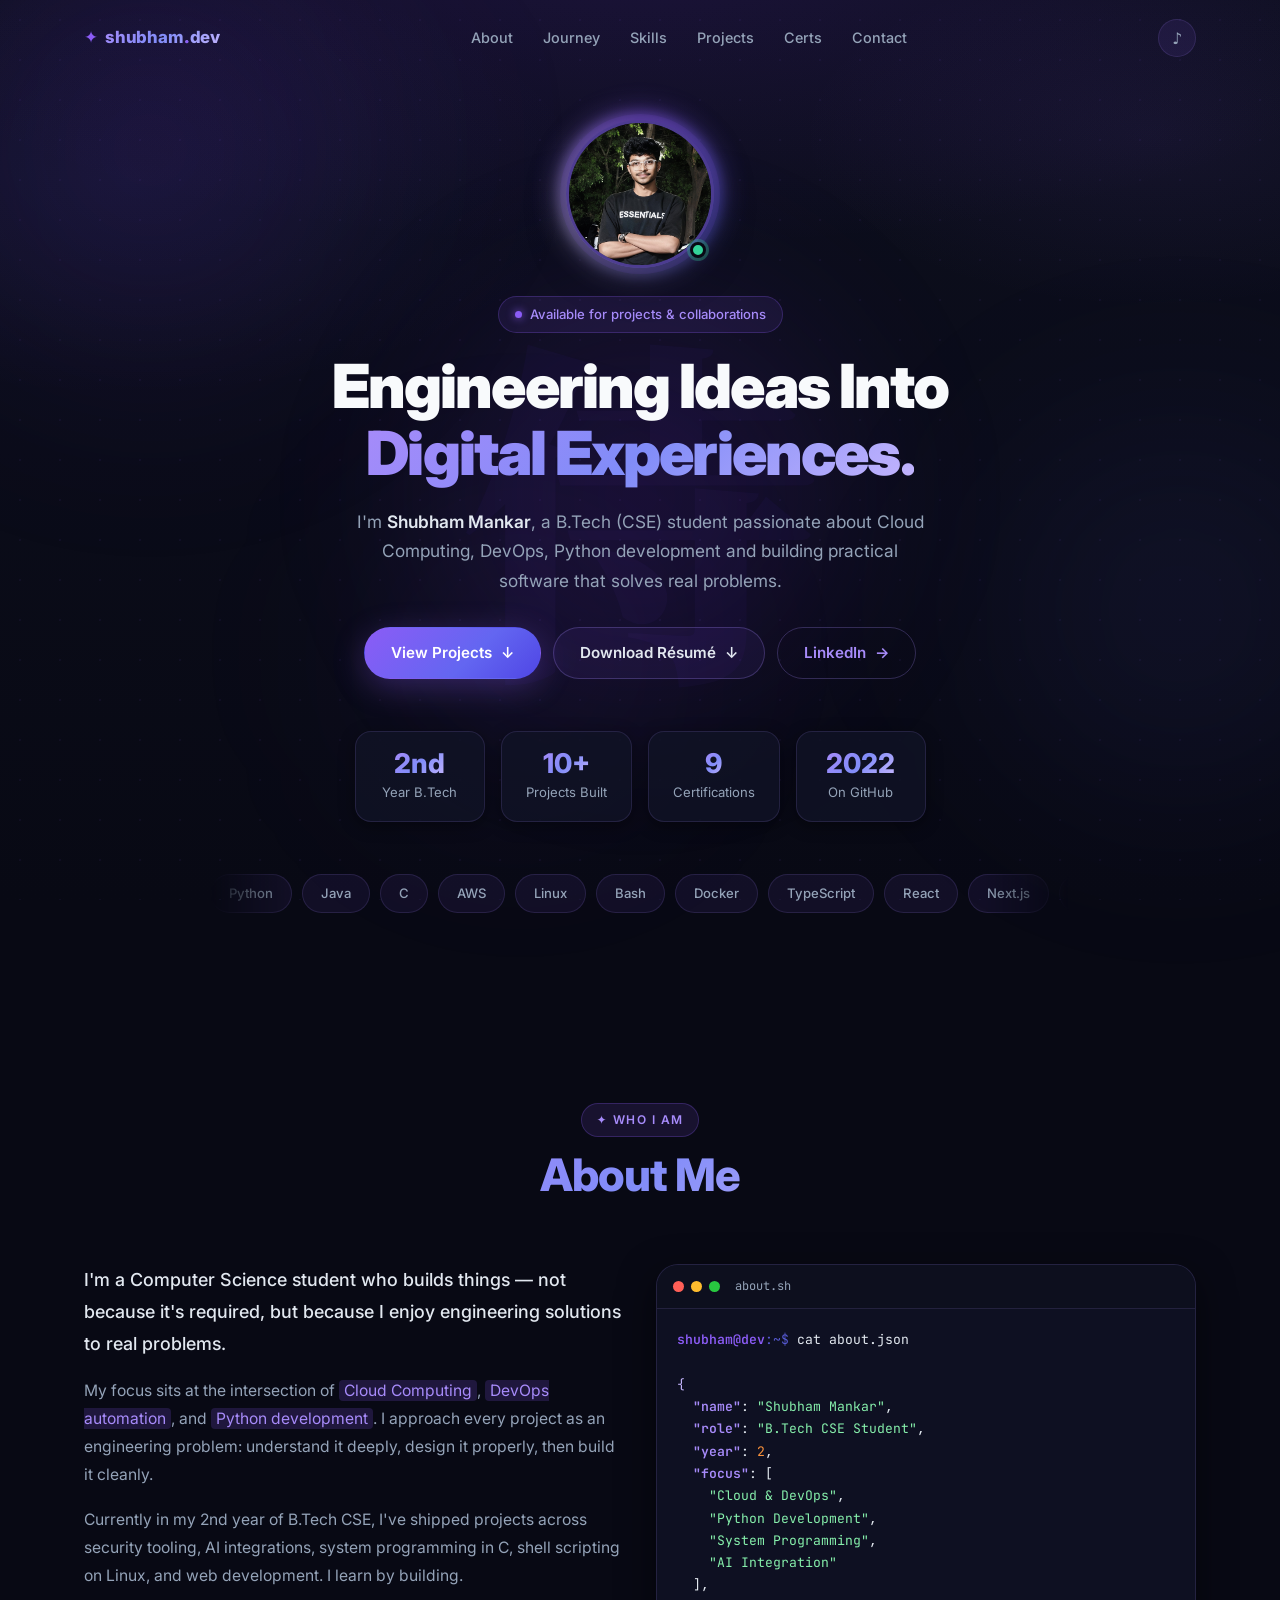
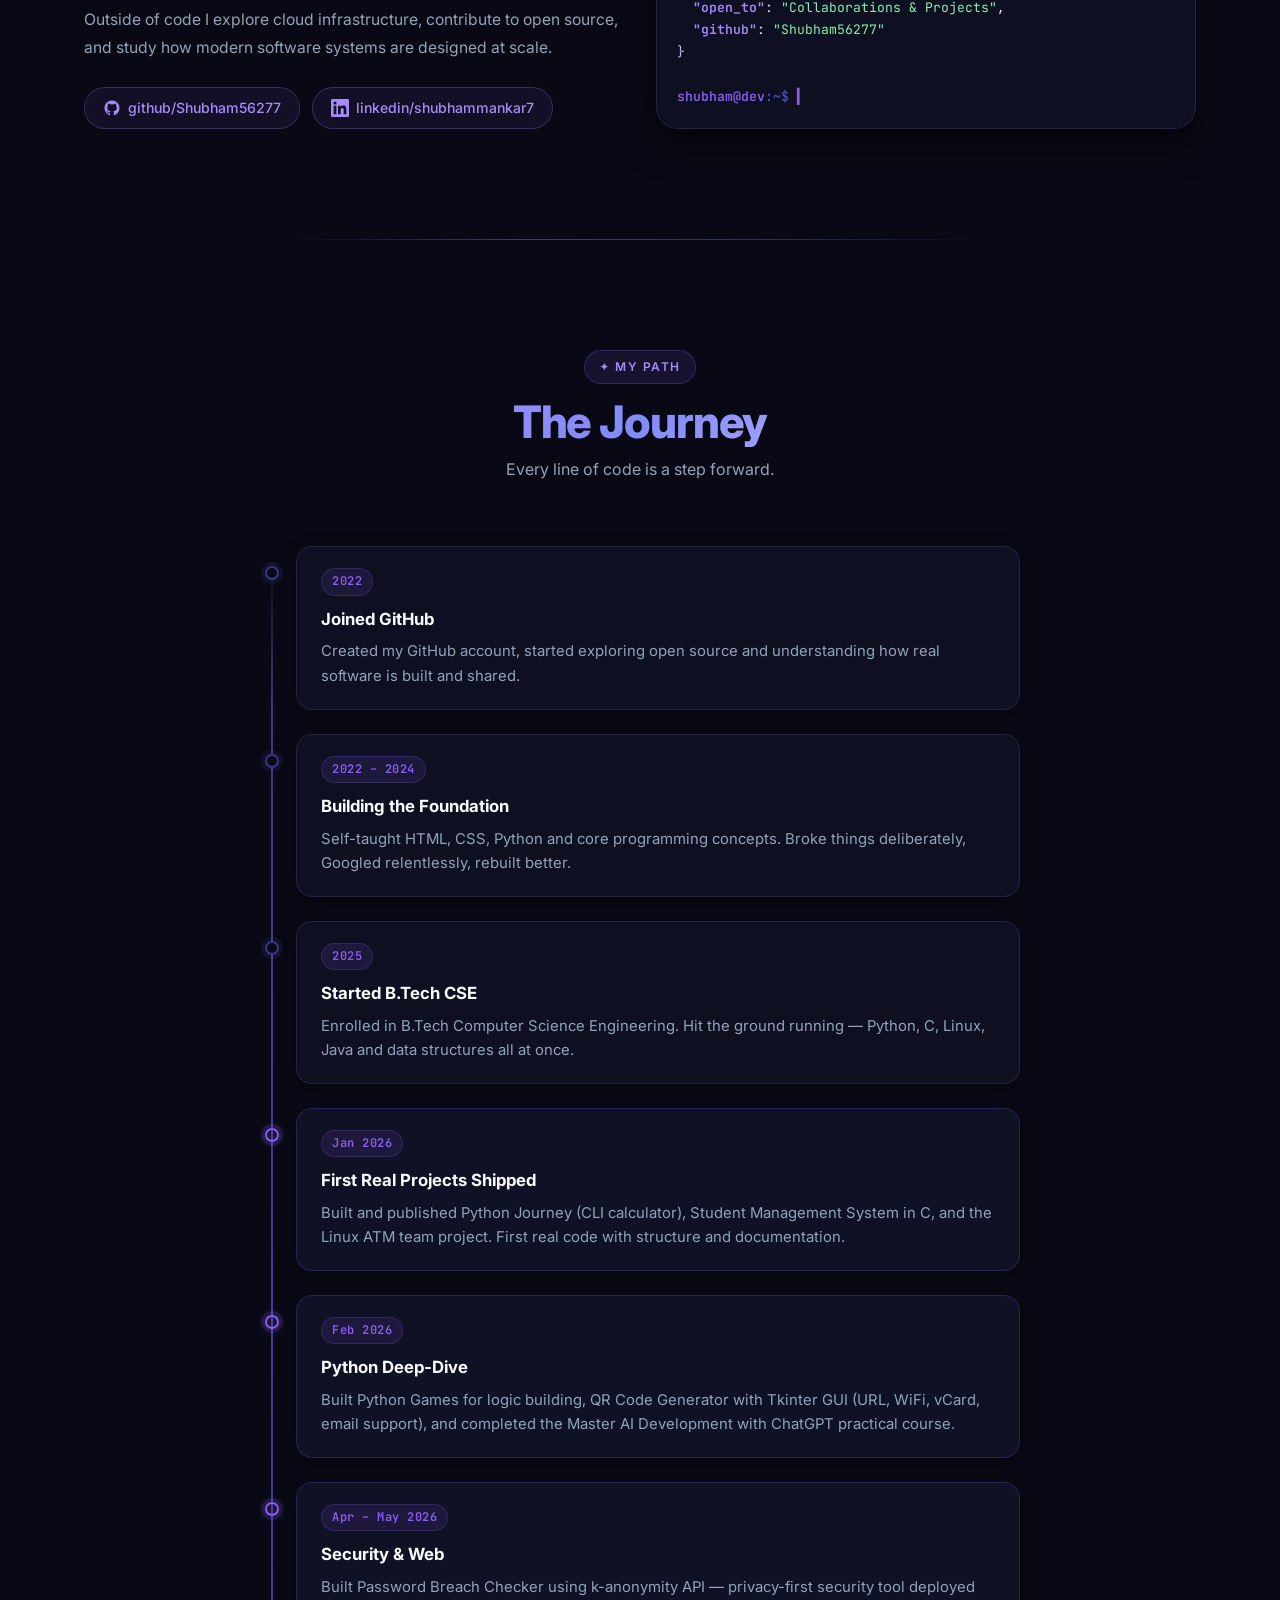
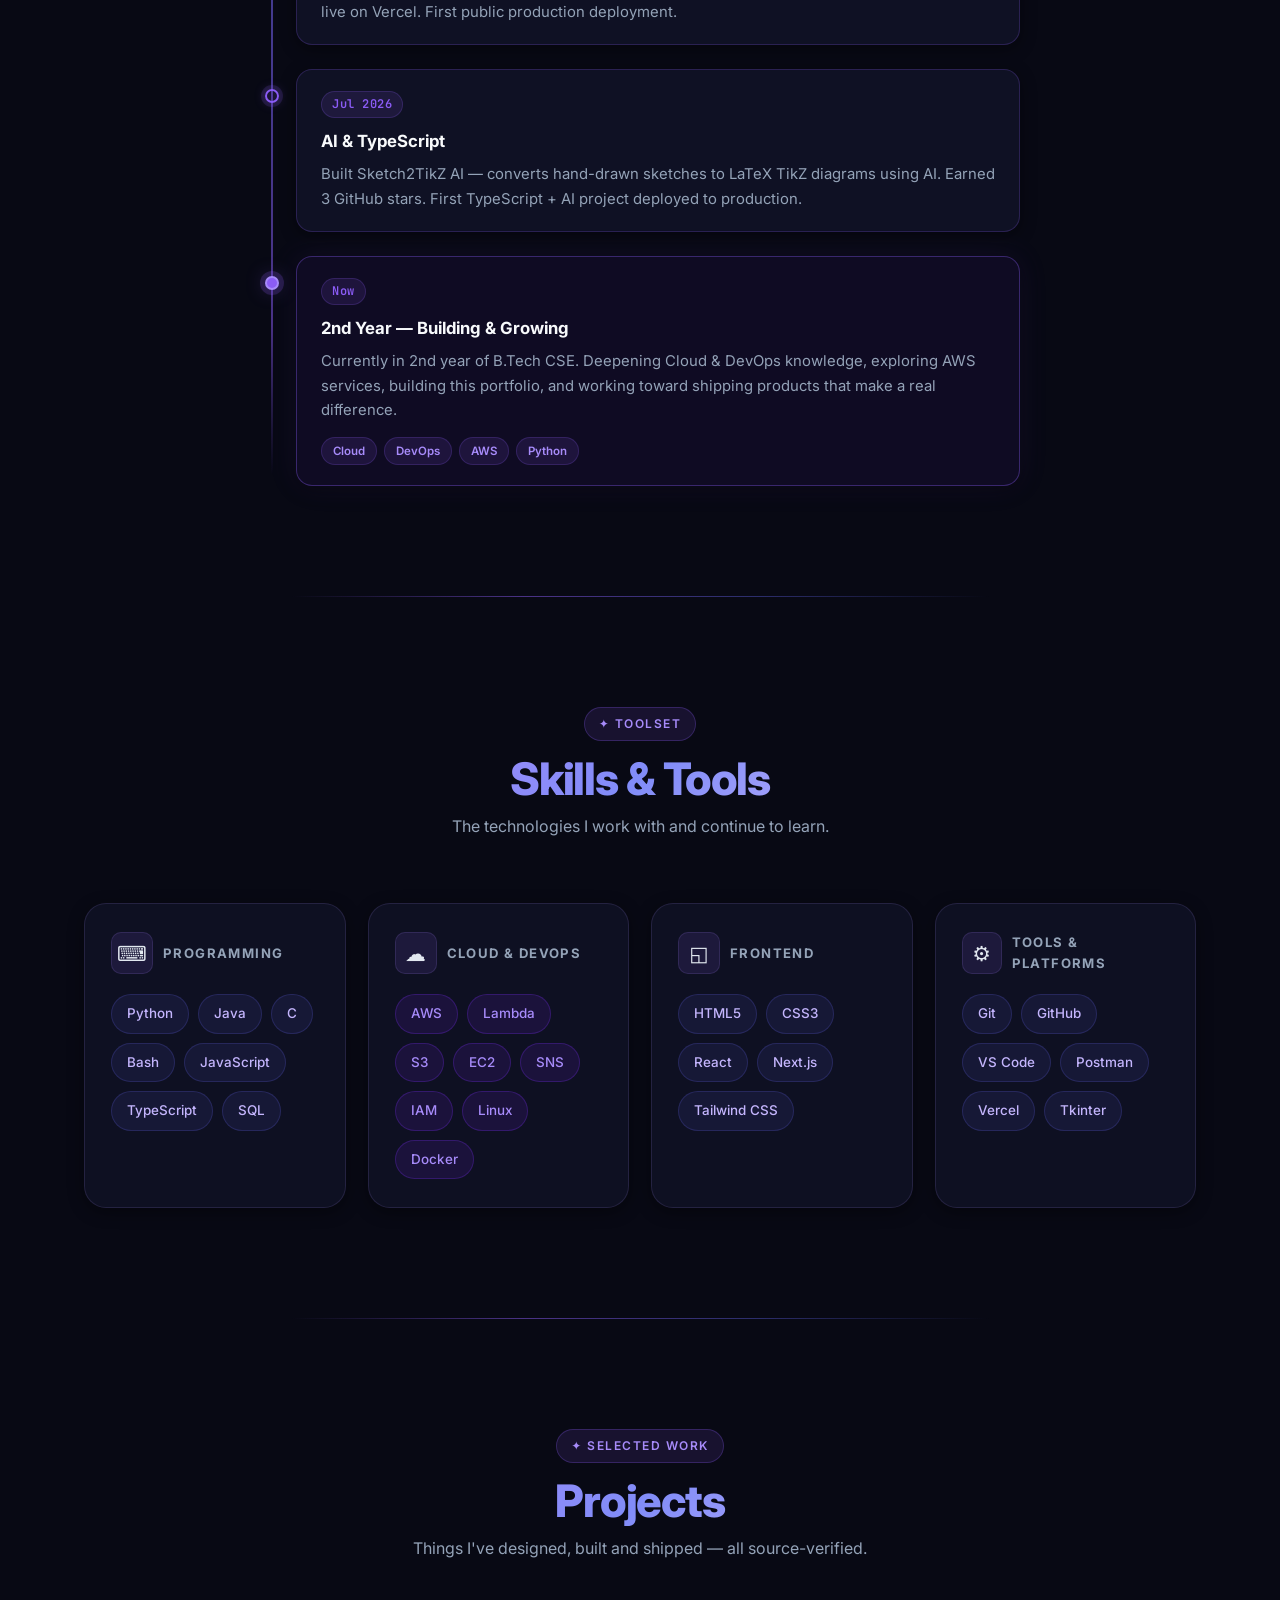
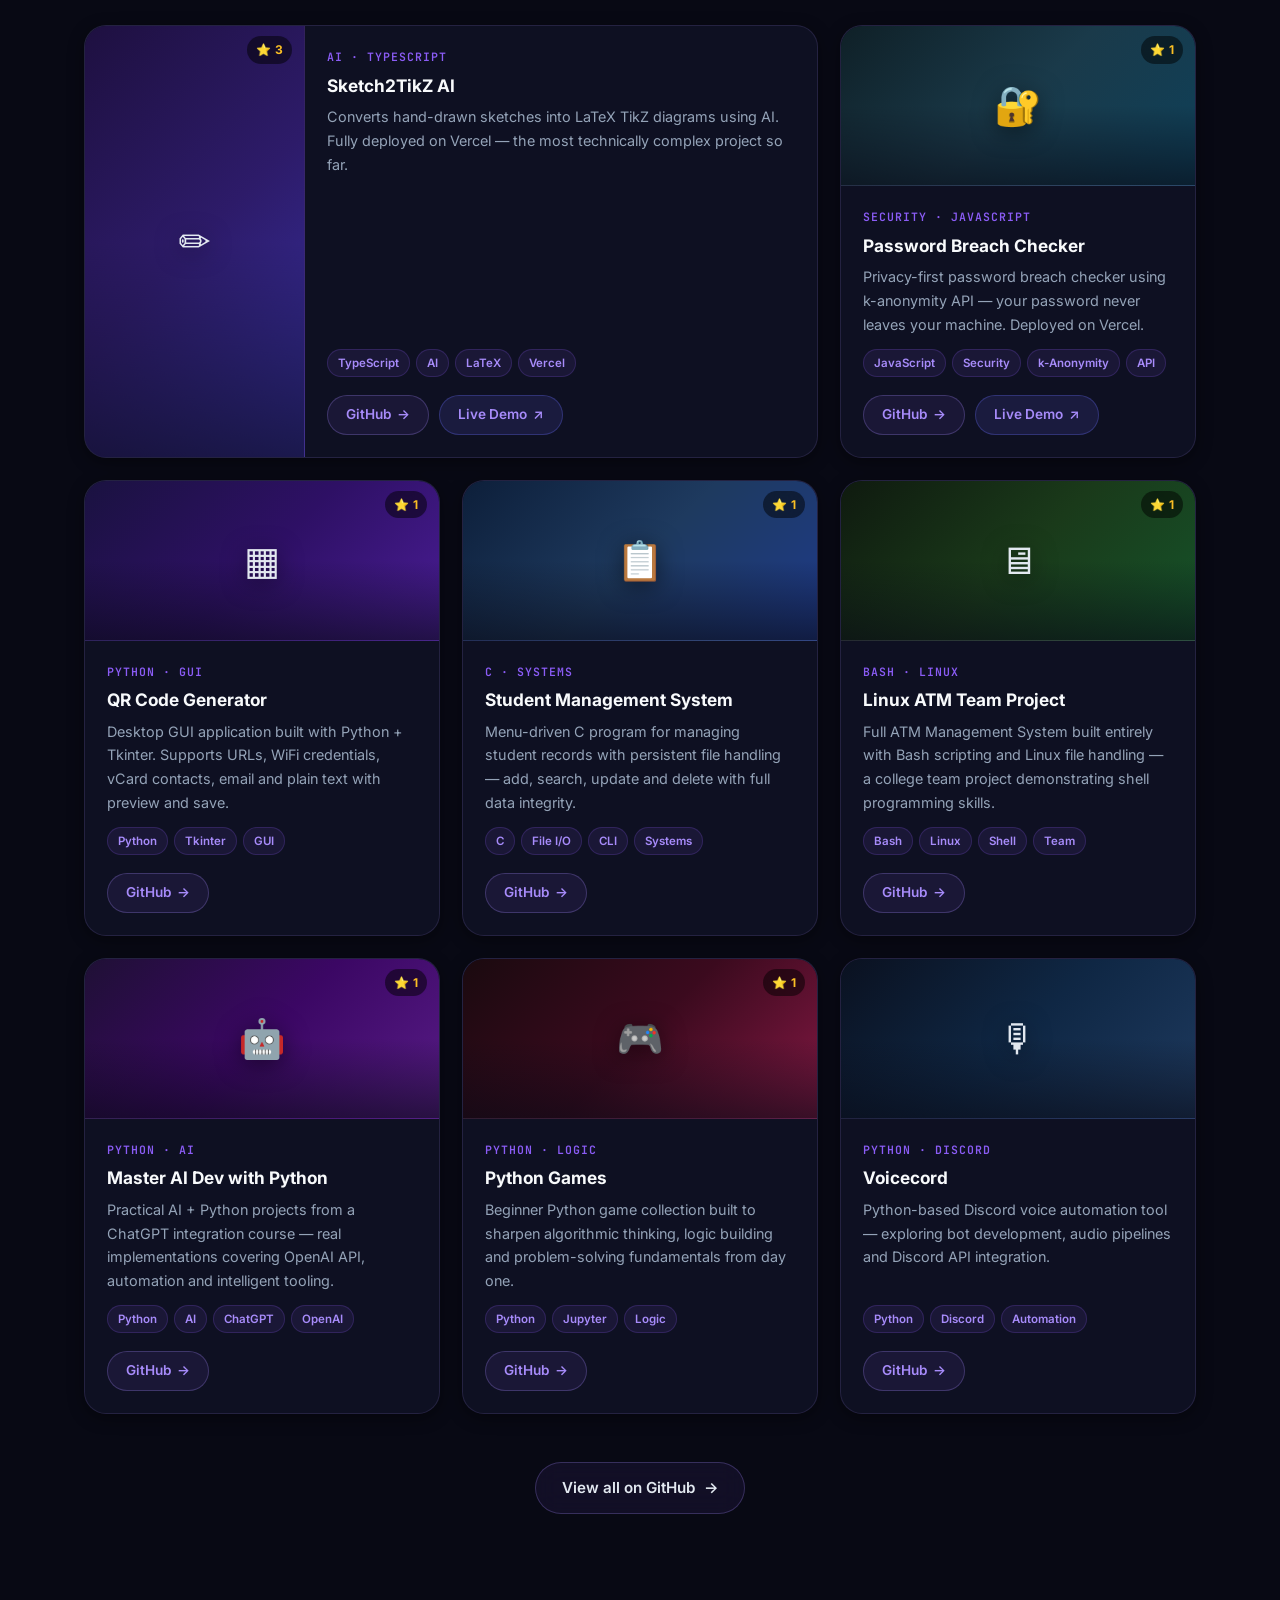
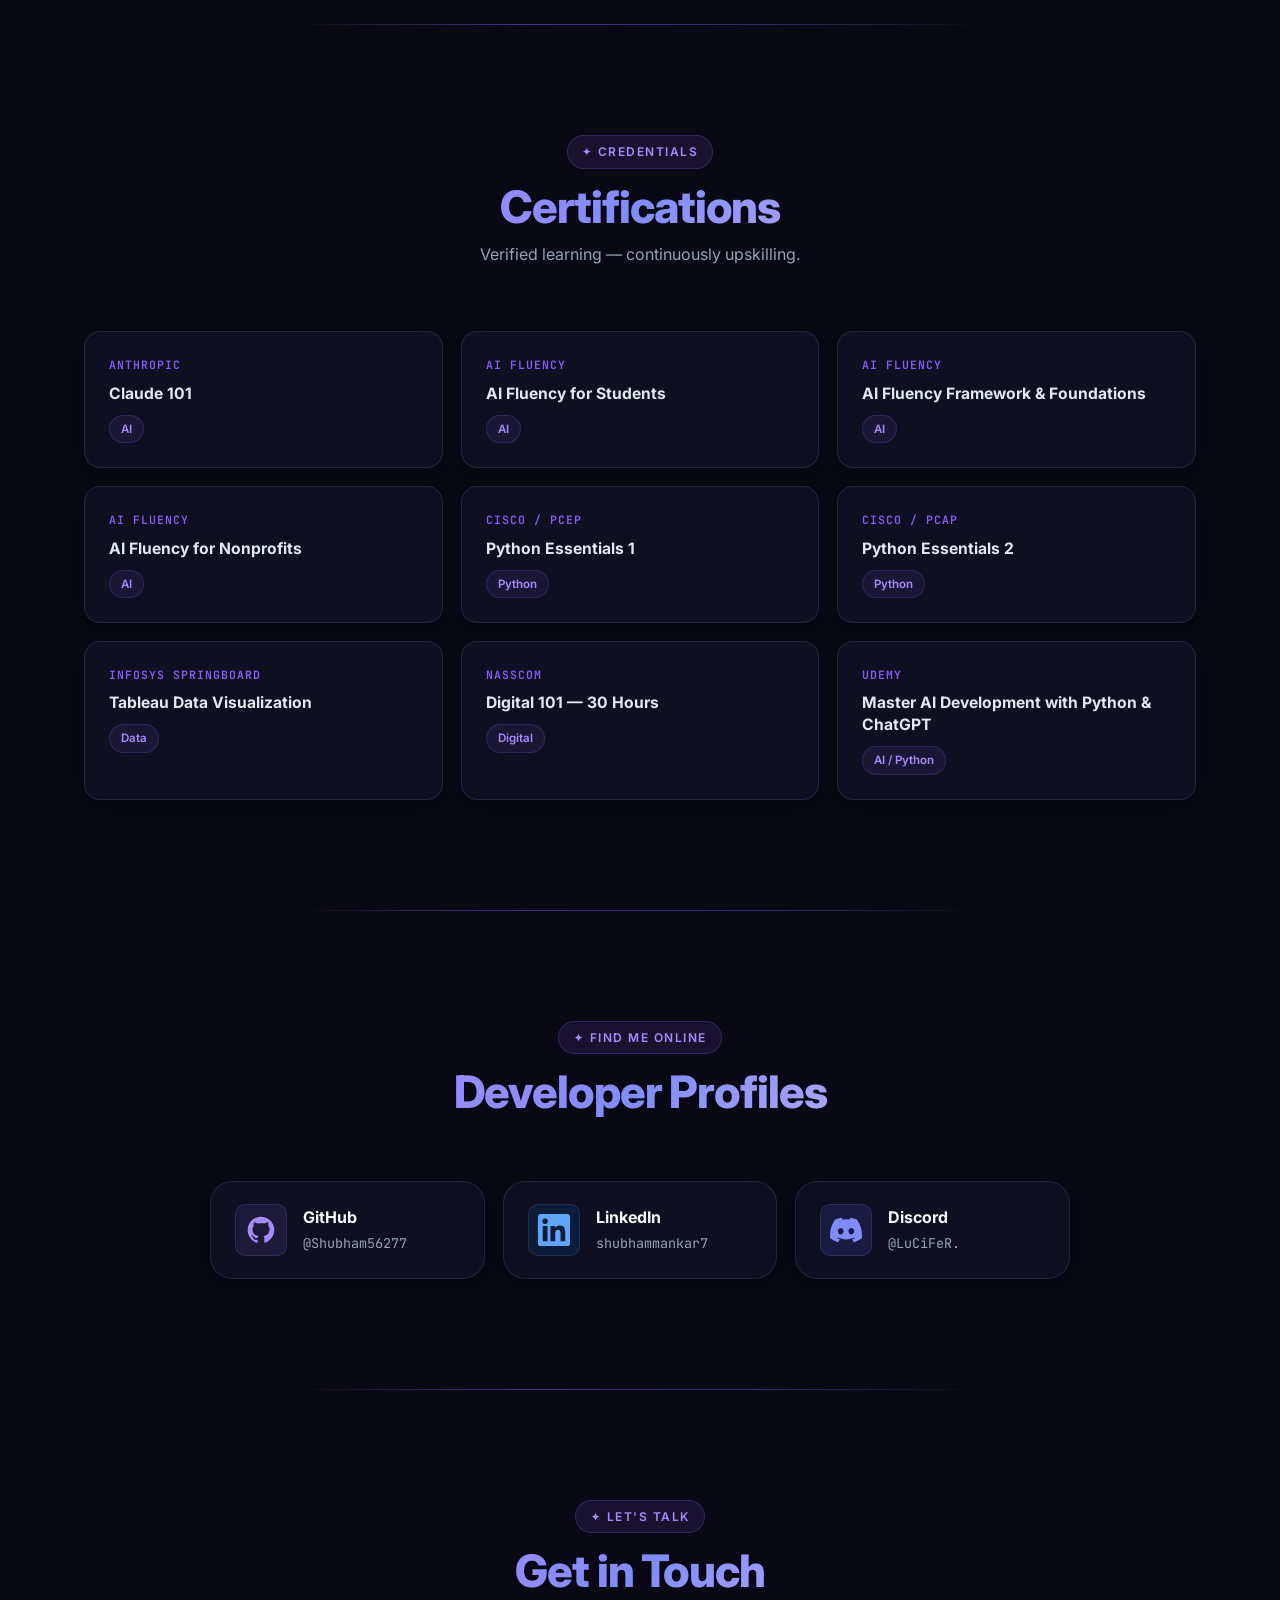
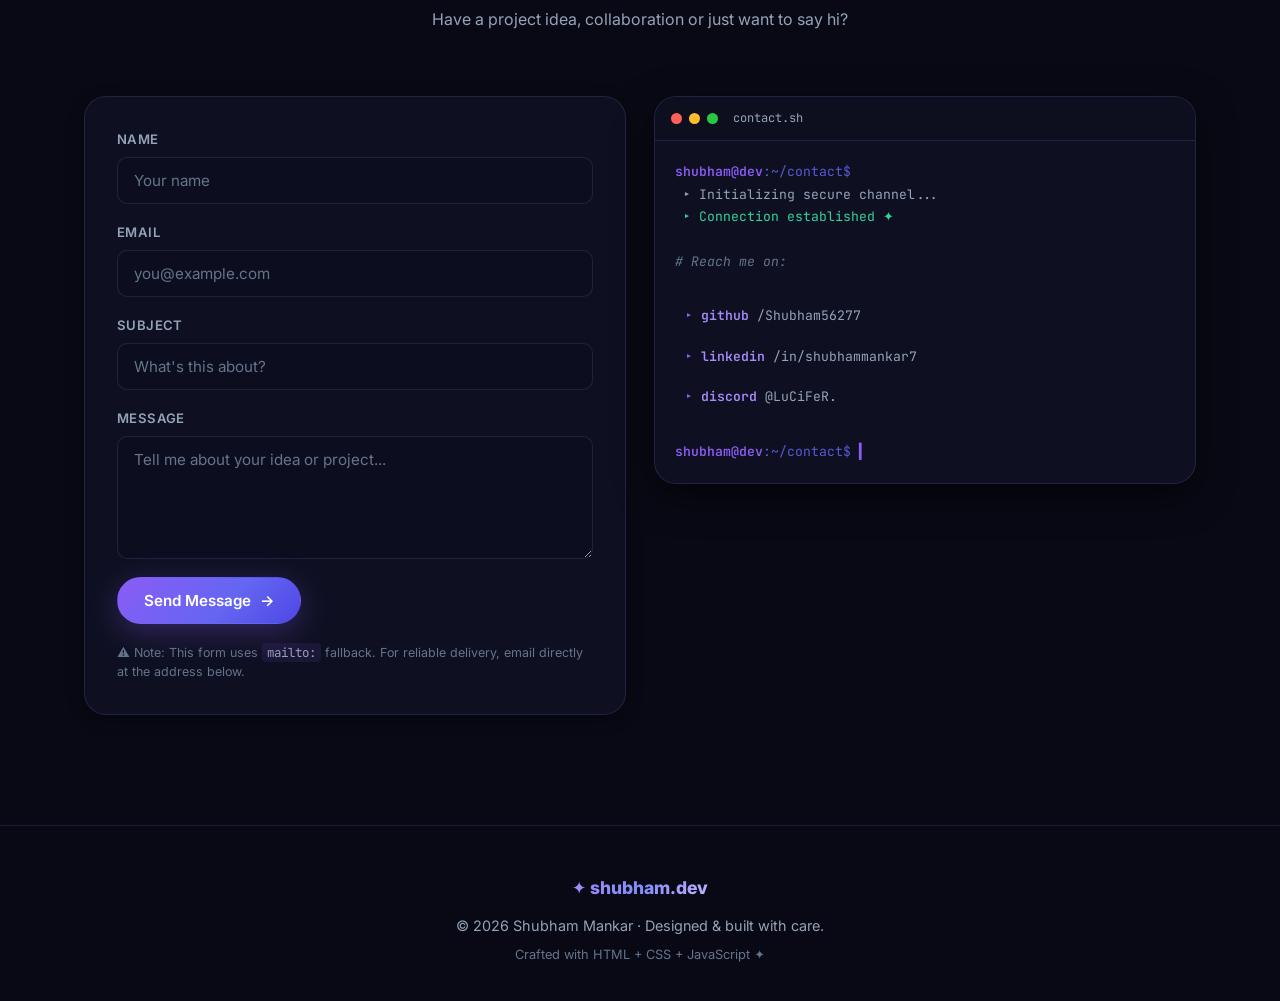
==== commit 370e0d05: "redesign: premium dark luxury portfolio — violet/indigo theme, full redesign" ====
--- a/portfolio.html
+++ b/portfolio.html
@@ -3,340 +3,936 @@
 <head>
   <meta charset="UTF-8" />
   <meta name="viewport" content="width=device-width, initial-scale=1.0" />
-  <title>Shubham — Developer Portfolio</title>
-  <meta name="description" content="Premium personal portfolio of Shubham — developer, creator, and lifelong learner." />
+  <title>Shubham Mankar — B.Tech CSE | Cloud & DevOps</title>
+  <meta name="description" content="Portfolio of Shubham Mankar — B.Tech student, Cloud & DevOps enthusiast, Python developer, and builder of practical software." />
+  <meta property="og:title" content="Shubham Mankar — Developer Portfolio" />
+  <meta property="og:description" content="B.Tech student passionate about Cloud, DevOps, Python and building real software." />
   <link rel="stylesheet" href="portfolio.css" />
 </head>
 <body>
-  <audio id="bgMusicMain" loop>
-    <source src="Sparkle.mp3" type="audio/mpeg">
+
+  <!-- Background atmosphere -->
+  <div class="bg-nebula nb-1" aria-hidden="true"></div>
+  <div class="bg-nebula nb-2" aria-hidden="true"></div>
+  <div class="bg-nebula nb-3" aria-hidden="true"></div>
+  <div class="bg-grid" aria-hidden="true"></div>
+
+  <!-- Sakura petals -->
+  <div class="sakura-petal" aria-hidden="true"></div>
+  <div class="sakura-petal" aria-hidden="true"></div>
+  <div class="sakura-petal" aria-hidden="true"></div>
+  <div class="sakura-petal" aria-hidden="true"></div>
+  <div class="sakura-petal" aria-hidden="true"></div>
+  <div class="sakura-petal" aria-hidden="true"></div>
+  <div class="sakura-petal" aria-hidden="true"></div>
+  <div class="sakura-petal" aria-hidden="true"></div>
+  <div class="sakura-petal" aria-hidden="true"></div>
+  <div class="sakura-petal" aria-hidden="true"></div>
+
+  <!-- Audio -->
+  <audio id="bgMusic" loop preload="none">
+    <source src="Sparkle.mp3" type="audio/mpeg" />
   </audio>
-  <!-- Sakura Petals -->
-  <div class="sakura-petal"></div>
-  <div class="sakura-petal"></div>
-  <div class="sakura-petal"></div>
-  <div class="sakura-petal"></div>
-  <div class="sakura-petal"></div>
-  <div class="sakura-petal"></div>
-  <div class="sakura-petal"></div>
-  <div class="sakura-petal"></div>
-  <div class="sakura-petal"></div>
-  <div class="sakura-petal"></div>
-  <div class="sakura-petal"></div>
-  <div class="sakura-petal"></div>
-  <div class="sakura-petal"></div>
-  <div class="sakura-petal"></div>
-  <div class="sakura-petal"></div>
-
-  <!-- Sakura Tree Branches -->
-  <div class="sakura-tree-left">
-    <div class="sakura-branch sakura-branch-main"></div>
-    <div class="sakura-branch sakura-branch-sub"></div>
-    <div class="sakura-branch sakura-branch-sub2"></div>
-    <div class="sakura-bloom bloom-1"></div>
-    <div class="sakura-bloom bloom-2"></div>
-    <div class="sakura-bloom bloom-3"></div>
-    <div class="sakura-bloom bloom-4"></div>
-    <div class="sakura-bloom bloom-5"></div>
-    <div class="sakura-bloom bloom-6"></div>
-  </div>
-  <div class="sakura-tree-right">
-    <div class="sakura-branch sakura-branch-main"></div>
-    <div class="sakura-branch sakura-branch-sub"></div>
-    <div class="sakura-bloom bloom-1"></div>
-    <div class="sakura-bloom bloom-2"></div>
-    <div class="sakura-bloom bloom-3"></div>
-    <div class="sakura-bloom bloom-5"></div>
-  </div>
-
-  <!-- Floating Blobs -->
-  <div class="blob blob-1"></div>
-  <div class="blob blob-2"></div>
-  <div class="blob blob-3"></div>
-  <div class="blob blob-4"></div>
-
-  <!-- NAV -->
-  <header class="port-nav">
-    <a href="#" class="port-logo">✦ shubham</a>
-    <nav class="port-nav-links">
-      <a href="#journey">Journey</a>
-      <a href="#skills">Skills</a>
-      <a href="#projects">Projects</a>
-      <a href="#certs">Certs</a>
-      <a href="#contact">Contact</a>
-    </nav>
-  </header>
-
-  <!-- HERO -->
-  <section class="port-hero">
-    <div class="hero-kanji">侍</div>
-    <div class="hero-inner">
-      <div class="avatar-wrap">
-        <div class="avatar-ring"></div>
-        <img src="profile.jpeg" alt="Shubham" class="avatar">
-        <span class="avatar-dot"></span>
-      </div>
-      <p class="kicker">✦ Available for new projects</p>
-      <h1 class="hero-title">
-        Hi, I'm <span class="grad-text">Shubham</span><br />
-        a developer crafting <span class="grad-text-2">bold, premium</span> experiences.
-      </h1>
-      <p class="hero-sub">Frontend engineer & UI tinkerer — building calm, anime-inspired interfaces with clean code and a lot of care.</p>
-      <div class="hero-cta">
-        <a class="port-btn port-btn-primary" href="https://www.linkedin.com/in/shubhammankar7" target="_blank" rel="noopener noreferrer">
-          <span>Connect on LinkedIn</span>
-          <i class="arrow">→</i>
-        </a>
-        <a class="port-btn port-btn-ghost" href="resume.pdf" download>
-          <span>Download Résumé</span>
-          <i class="arrow">↓</i>
-        </a>
-      </div>
-      <div class="hero-stats">
-        <div><strong>3+</strong><span>Years building</span></div>
-        <div><strong>20+</strong><span>Projects shipped</span></div>
-        <div><strong>9</strong><span>Certifications</span></div>
+
+  <!-- ═══════════════════════════════════════════════════════
+       NAVIGATION
+  ═══════════════════════════════════════════════════════ -->
+  <header class="nav" id="nav" role="banner">
+    <div class="nav-inner">
+      <a href="#hero" class="nav-logo" aria-label="Home">
+        <span class="logo-mark">✦</span>
+        <span class="logo-text">shubham<span class="logo-accent">.</span>dev</span>
+      </a>
+
+      <nav class="nav-links" aria-label="Main navigation">
+        <a href="#about"    class="nav-link">About</a>
+        <a href="#journey"  class="nav-link">Journey</a>
+        <a href="#skills"   class="nav-link">Skills</a>
+        <a href="#projects" class="nav-link">Projects</a>
+        <a href="#certs"    class="nav-link">Certs</a>
+        <a href="#contact"  class="nav-link">Contact</a>
+      </nav>
+
+      <div class="nav-actions">
+        <!-- Sound toggle -->
+        <button class="sound-btn" id="soundBtn" aria-label="Toggle music">
+          <span id="soundIcon">♪</span>
+        </button>
+        <!-- Mobile menu -->
+        <button class="menu-btn" id="menuBtn" aria-label="Toggle menu" aria-expanded="false">
+          <span></span><span></span><span></span>
+        </button>
       </div>
     </div>
-  </section>
-
-  <div class="glow-divider"></div>
-
-  <!-- JOURNEY -->
-  <section id="journey" class="port-section">
-    <div class="section-head">
-      <span class="port-tag">✦ My path</span>
-      <h2>The Journey</h2>
-      <p>From curious kid breaking PCs to building polished products.</p>
+
+    <!-- Mobile nav -->
+    <div class="mobile-nav" id="mobileNav" aria-hidden="true">
+      <a href="#about"    class="mobile-link">About</a>
+      <a href="#journey"  class="mobile-link">Journey</a>
+      <a href="#skills"   class="mobile-link">Skills</a>
+      <a href="#projects" class="mobile-link">Projects</a>
+      <a href="#certs"    class="mobile-link">Certs</a>
+      <a href="#contact"  class="mobile-link">Contact</a>
     </div>
-    <ol class="timeline">
-      <li><div class="t-card"><span class="t-year">2017</span><h3>First lines of code</h3><p>Started with HTML &amp; CSS, fell in love with making things appear on screen.</p></div></li>
-      <li><div class="t-card"><span class="t-year">2018</span><h3>Discovered JavaScript</h3><p>Built tiny games and calculators — broke things, fixed them, learned more.</p></div></li>
-      <li><div class="t-card"><span class="t-year">2019</span><h3>Linux &amp; the terminal</h3><p>Switched to Ubuntu, learned the shell, fell deeper into open source.</p></div></li>
-      <li><div class="t-card"><span class="t-year">2021</span><h3>React &amp; modern web</h3><p>Components, hooks, design systems — started shipping real products.</p></div></li>
-      <li><div class="t-card"><span class="t-year">2022</span><h3>First freelance gig</h3><p>Designed and built a SaaS landing page that converted 4× the previous one.</p></div></li>
-      <li><div class="t-card"><span class="t-year">2023</span><h3>Backend &amp; cloud</h3><p>Node, Postgres, Docker — learning to ship full-stack apps, end to end.</p></div></li>
-      <li><div class="t-card"><span class="t-year">2025</span><h3>Now — building the future</h3><p>Crafting bold, premium UIs and exploring AI-driven interfaces.</p></div></li>
-    </ol>
-  </section>
-
-  <div class="glow-divider"></div>
-
-  <!-- SKILLS -->
-  <section id="skills" class="port-section">
-    <div class="section-head">
-      <span class="port-tag">✦ Toolset</span>
-      <h2>Skills & Tools</h2>
-      <p>The tech I reach for when building things I'm proud of.</p>
+  </header>
+
+  <main>
+
+    <!-- ═══════════════════════════════════════════════════════
+         HERO
+    ═══════════════════════════════════════════════════════ -->
+    <section id="hero" class="hero">
+      <div class="hero-bg-kanji" aria-hidden="true">侍</div>
+      <div class="hero-glow" aria-hidden="true"></div>
+
+      <div class="hero-inner">
+        <!-- Avatar -->
+        <div class="avatar-wrap">
+          <div class="avatar-ring" aria-hidden="true"></div>
+          <div class="avatar-ring ring-2" aria-hidden="true"></div>
+          <img src="profile.jpeg" alt="Shubham Mankar" class="avatar" width="148" height="148" />
+          <span class="avatar-status" title="Available for projects" aria-label="Available for projects"></span>
+        </div>
+
+        <div class="hero-badge">
+          <span class="badge-dot" aria-hidden="true"></span>
+          Available for projects &amp; collaborations
+        </div>
+
+        <h1 class="hero-title">
+          Engineering Ideas Into<br />
+          <span class="grad-text">Digital Experiences.</span>
+        </h1>
+
+        <p class="hero-sub">
+          I'm <strong>Shubham Mankar</strong>, a B.Tech (CSE) student passionate about
+          Cloud Computing, DevOps, Python development and building practical software
+          that solves real problems.
+        </p>
+
+        <div class="hero-cta">
+          <a href="#projects" class="btn btn-primary">
+            View Projects <span class="btn-arrow" aria-hidden="true">↓</span>
+          </a>
+          <a href="resume.pdf" download class="btn btn-ghost">
+            Download Résumé <span class="btn-arrow" aria-hidden="true">↓</span>
+          </a>
+          <a href="https://www.linkedin.com/in/shubhammankar7" target="_blank" rel="noopener noreferrer" class="btn btn-outline">
+            LinkedIn <span class="btn-arrow" aria-hidden="true">→</span>
+          </a>
+        </div>
+
+        <!-- Stats -->
+        <div class="hero-stats">
+          <div class="stat-card">
+            <strong>2nd</strong>
+            <span>Year B.Tech</span>
+          </div>
+          <div class="stat-card">
+            <strong>10+</strong>
+            <span>Projects Built</span>
+          </div>
+          <div class="stat-card">
+            <strong>9</strong>
+            <span>Certifications</span>
+          </div>
+          <div class="stat-card">
+            <strong>2022</strong>
+            <span>On GitHub</span>
+          </div>
+        </div>
+
+        <!-- Tech scroll -->
+        <div class="tech-scroll" aria-label="Technologies">
+          <div class="tech-track">
+            <span>Python</span><span>Java</span><span>C</span><span>AWS</span>
+            <span>Linux</span><span>Bash</span><span>Docker</span><span>TypeScript</span>
+            <span>React</span><span>Next.js</span><span>HTML</span><span>CSS</span>
+            <span>Git</span><span>GitHub</span><span>VS Code</span>
+            <!-- duplicate for seamless loop -->
+            <span>Python</span><span>Java</span><span>C</span><span>AWS</span>
+            <span>Linux</span><span>Bash</span><span>Docker</span><span>TypeScript</span>
+            <span>React</span><span>Next.js</span><span>HTML</span><span>CSS</span>
+            <span>Git</span><span>GitHub</span><span>VS Code</span>
+          </div>
+        </div>
+      </div>
+    </section>
+
+    <!-- ═══════════════════════════════════════════════════════
+         ABOUT
+    ═══════════════════════════════════════════════════════ -->
+    <section id="about" class="section">
+      <div class="section-inner">
+        <div class="section-head reveal">
+          <span class="section-tag">✦ Who I am</span>
+          <h2>About Me</h2>
+        </div>
+
+        <div class="about-grid">
+          <div class="about-text reveal">
+            <p class="about-lead">
+              I'm a Computer Science student who builds things — not because it's
+              required, but because I enjoy engineering solutions to real problems.
+            </p>
+            <p>
+              My focus sits at the intersection of <mark>Cloud Computing</mark>,
+              <mark>DevOps automation</mark>, and <mark>Python development</mark>.
+              I approach every project as an engineering problem: understand it
+              deeply, design it properly, then build it cleanly.
+            </p>
+            <p>
+              Currently in my 2nd year of B.Tech CSE, I've shipped projects across
+              security tooling, AI integrations, system programming in C, shell
+              scripting on Linux, and web development. I learn by building.
+            </p>
+            <p>
+              Outside of code I explore cloud infrastructure, contribute to open
+              source, and study how modern software systems are designed at scale.
+            </p>
+
+            <div class="about-links">
+              <a href="https://github.com/Shubham56277" target="_blank" rel="noopener noreferrer" class="about-link">
+                <svg viewBox="0 0 24 24" fill="currentColor" width="18" height="18" aria-hidden="true"><path d="M12 2C6.477 2 2 6.484 2 12.017c0 4.425 2.865 8.18 6.839 9.504.5.092.682-.217.682-.483 0-.237-.008-.868-.013-1.703-2.782.605-3.369-1.343-3.369-1.343-.454-1.158-1.11-1.466-1.11-1.466-.908-.62.069-.608.069-.608 1.003.07 1.531 1.032 1.531 1.032.892 1.53 2.341 1.088 2.91.832.092-.647.35-1.088.636-1.338-2.22-.253-4.555-1.113-4.555-4.951 0-1.093.39-1.988 1.029-2.688-.103-.253-.446-1.272.098-2.65 0 0 .84-.27 2.75 1.026A9.564 9.564 0 0112 6.844c.85.004 1.705.115 2.504.337 1.909-1.296 2.747-1.027 2.747-1.027.546 1.379.202 2.398.1 2.651.64.7 1.028 1.595 1.028 2.688 0 3.848-2.339 4.695-4.566 4.943.359.309.678.92.678 1.855 0 1.338-.012 2.419-.012 2.747 0 .268.18.58.688.482A10.019 10.019 0 0022 12.017C22 6.484 17.522 2 12 2z"/></svg>
+                github/Shubham56277
+              </a>
+              <a href="https://www.linkedin.com/in/shubhammankar7" target="_blank" rel="noopener noreferrer" class="about-link">
+                <svg viewBox="0 0 24 24" fill="currentColor" width="18" height="18" aria-hidden="true"><path d="M20.447 20.452h-3.554v-5.569c0-1.328-.027-3.037-1.852-3.037-1.853 0-2.136 1.445-2.136 2.939v5.667H9.351V9h3.414v1.561h.046c.477-.9 1.637-1.85 3.37-1.85 3.601 0 4.267 2.37 4.267 5.455v6.286zM5.337 7.433a2.062 2.062 0 01-2.063-2.065 2.064 2.064 0 112.063 2.065zm1.782 13.019H3.555V9h3.564v11.452zM22.225 0H1.771C.792 0 0 .774 0 1.729v20.542C0 23.227.792 24 1.771 24h20.451C23.2 24 24 23.227 24 22.271V1.729C24 .774 23.2 0 22.222 0h.003z"/></svg>
+                linkedin/shubhammankar7
+              </a>
+            </div>
+          </div>
+
+          <!-- Terminal card -->
+          <div class="about-terminal reveal">
+            <div class="term-bar">
+              <span class="dot red"></span>
+              <span class="dot yellow"></span>
+              <span class="dot green"></span>
+              <span class="term-title">about.sh</span>
+            </div>
+            <div class="term-body">
+              <p><span class="t-prompt">shubham@dev</span><span class="t-path">:~$</span> <span class="t-cmd">cat about.json</span></p>
+              <br/>
+              <p><span class="t-brace">{</span></p>
+              <p>&nbsp;&nbsp;<span class="t-key">"name"</span>: <span class="t-str">"Shubham Mankar"</span>,</p>
+              <p>&nbsp;&nbsp;<span class="t-key">"role"</span>: <span class="t-str">"B.Tech CSE Student"</span>,</p>
+              <p>&nbsp;&nbsp;<span class="t-key">"year"</span>: <span class="t-num">2</span>,</p>
+              <p>&nbsp;&nbsp;<span class="t-key">"focus"</span>: [</p>
+              <p>&nbsp;&nbsp;&nbsp;&nbsp;<span class="t-str">"Cloud &amp; DevOps"</span>,</p>
+              <p>&nbsp;&nbsp;&nbsp;&nbsp;<span class="t-str">"Python Development"</span>,</p>
+              <p>&nbsp;&nbsp;&nbsp;&nbsp;<span class="t-str">"System Programming"</span>,</p>
+              <p>&nbsp;&nbsp;&nbsp;&nbsp;<span class="t-str">"AI Integration"</span></p>
+              <p>&nbsp;&nbsp;],</p>
+              <p>&nbsp;&nbsp;<span class="t-key">"open_to"</span>: <span class="t-str">"Collaborations &amp; Projects"</span>,</p>
+              <p>&nbsp;&nbsp;<span class="t-key">"github"</span>: <span class="t-str">"Shubham56277"</span></p>
+              <p><span class="t-brace">}</span></p>
+              <br/>
+              <p><span class="t-prompt">shubham@dev</span><span class="t-path">:~$</span> <span class="t-cursor">▍</span></p>
+            </div>
+          </div>
+        </div>
+      </div>
+    </section>
+
+    <div class="section-divider" aria-hidden="true"></div>
+
+    <!-- ═══════════════════════════════════════════════════════
+         JOURNEY
+    ═══════════════════════════════════════════════════════ -->
+    <section id="journey" class="section">
+      <div class="section-inner">
+        <div class="section-head reveal">
+          <span class="section-tag">✦ My path</span>
+          <h2>The Journey</h2>
+          <p>Every line of code is a step forward.</p>
+        </div>
+
+        <ol class="timeline" aria-label="Development journey">
+          <li class="tl-item reveal">
+            <div class="tl-dot" aria-hidden="true"></div>
+            <div class="tl-card">
+              <span class="tl-year">2022</span>
+              <h3>Joined GitHub</h3>
+              <p>Created my GitHub account, started exploring open source and understanding how real software is built and shared.</p>
+            </div>
+          </li>
+          <li class="tl-item reveal">
+            <div class="tl-dot" aria-hidden="true"></div>
+            <div class="tl-card">
+              <span class="tl-year">2022 – 2024</span>
+              <h3>Building the Foundation</h3>
+              <p>Self-taught HTML, CSS, Python and core programming concepts. Broke things deliberately, Googled relentlessly, rebuilt better.</p>
+            </div>
+          </li>
+          <li class="tl-item reveal">
+            <div class="tl-dot" aria-hidden="true"></div>
+            <div class="tl-card">
+              <span class="tl-year">2025</span>
+              <h3>Started B.Tech CSE</h3>
+              <p>Enrolled in B.Tech Computer Science Engineering. Hit the ground running — Python, C, Linux, Java and data structures all at once.</p>
+            </div>
+          </li>
+          <li class="tl-item reveal">
+            <div class="tl-dot tl-dot--active" aria-hidden="true"></div>
+            <div class="tl-card tl-card--active">
+              <span class="tl-year">Jan 2026</span>
+              <h3>First Real Projects Shipped</h3>
+              <p>Built and published Python Journey (CLI calculator), Student Management System in C, and the Linux ATM team project. First real code with structure and documentation.</p>
+            </div>
+          </li>
+          <li class="tl-item reveal">
+            <div class="tl-dot tl-dot--active" aria-hidden="true"></div>
+            <div class="tl-card tl-card--active">
+              <span class="tl-year">Feb 2026</span>
+              <h3>Python Deep-Dive</h3>
+              <p>Built Python Games for logic building, QR Code Generator with Tkinter GUI (URL, WiFi, vCard, email support), and completed the Master AI Development with ChatGPT practical course.</p>
+            </div>
+          </li>
+          <li class="tl-item reveal">
+            <div class="tl-dot tl-dot--active" aria-hidden="true"></div>
+            <div class="tl-card tl-card--active">
+              <span class="tl-year">Apr – May 2026</span>
+              <h3>Security &amp; Web</h3>
+              <p>Built Password Breach Checker using k-anonymity API — privacy-first security tool deployed live on Vercel. First public production deployment.</p>
+            </div>
+          </li>
+          <li class="tl-item reveal">
+            <div class="tl-dot tl-dot--active" aria-hidden="true"></div>
+            <div class="tl-card tl-card--active">
+              <span class="tl-year">Jul 2026</span>
+              <h3>AI &amp; TypeScript</h3>
+              <p>Built Sketch2TikZ AI — converts hand-drawn sketches to LaTeX TikZ diagrams using AI. Earned 3 GitHub stars. First TypeScript + AI project deployed to production.</p>
+            </div>
+          </li>
+          <li class="tl-item reveal">
+            <div class="tl-dot tl-dot--now" aria-hidden="true"></div>
+            <div class="tl-card tl-card--now">
+              <span class="tl-year">Now</span>
+              <h3>2nd Year — Building &amp; Growing</h3>
+              <p>Currently in 2nd year of B.Tech CSE. Deepening Cloud &amp; DevOps knowledge, exploring AWS services, building this portfolio, and working toward shipping products that make a real difference.</p>
+              <div class="tl-tags">
+                <span>Cloud</span><span>DevOps</span><span>AWS</span><span>Python</span>
+              </div>
+            </div>
+          </li>
+        </ol>
+      </div>
+    </section>
+
+    <div class="section-divider" aria-hidden="true"></div>
+
+    <!-- ═══════════════════════════════════════════════════════
+         SKILLS
+    ═══════════════════════════════════════════════════════ -->
+    <section id="skills" class="section">
+      <div class="section-inner">
+        <div class="section-head reveal">
+          <span class="section-tag">✦ Toolset</span>
+          <h2>Skills &amp; Tools</h2>
+          <p>The technologies I work with and continue to learn.</p>
+        </div>
+
+        <div class="skills-grid">
+
+          <div class="skill-card reveal">
+            <div class="skill-card-header">
+              <span class="skill-icon">⌨</span>
+              <h3>Programming</h3>
+            </div>
+            <div class="pills">
+              <span class="pill">Python</span>
+              <span class="pill">Java</span>
+              <span class="pill">C</span>
+              <span class="pill">Bash</span>
+              <span class="pill">JavaScript</span>
+              <span class="pill">TypeScript</span>
+              <span class="pill">SQL</span>
+            </div>
+          </div>
+
+          <div class="skill-card reveal">
+            <div class="skill-card-header">
+              <span class="skill-icon">☁</span>
+              <h3>Cloud &amp; DevOps</h3>
+            </div>
+            <div class="pills">
+              <span class="pill pill--accent">AWS</span>
+              <span class="pill pill--accent">Lambda</span>
+              <span class="pill pill--accent">S3</span>
+              <span class="pill pill--accent">EC2</span>
+              <span class="pill pill--accent">SNS</span>
+              <span class="pill pill--accent">IAM</span>
+              <span class="pill pill--accent">Linux</span>
+              <span class="pill pill--accent">Docker</span>
+            </div>
+          </div>
+
+          <div class="skill-card reveal">
+            <div class="skill-card-header">
+              <span class="skill-icon">◱</span>
+              <h3>Frontend</h3>
+            </div>
+            <div class="pills">
+              <span class="pill">HTML5</span>
+              <span class="pill">CSS3</span>
+              <span class="pill">React</span>
+              <span class="pill">Next.js</span>
+              <span class="pill">Tailwind CSS</span>
+            </div>
+          </div>
+
+          <div class="skill-card reveal">
+            <div class="skill-card-header">
+              <span class="skill-icon">⚙</span>
+              <h3>Tools &amp; Platforms</h3>
+            </div>
+            <div class="pills">
+              <span class="pill">Git</span>
+              <span class="pill">GitHub</span>
+              <span class="pill">VS Code</span>
+              <span class="pill">Postman</span>
+              <span class="pill">Vercel</span>
+              <span class="pill">Tkinter</span>
+            </div>
+          </div>
+
+        </div>
+      </div>
+    </section>
+
+    <div class="section-divider" aria-hidden="true"></div>
+
+    <!-- ═══════════════════════════════════════════════════════
+         PROJECTS
+    ═══════════════════════════════════════════════════════ -->
+    <section id="projects" class="section">
+      <div class="section-inner">
+        <div class="section-head reveal">
+          <span class="section-tag">✦ Selected work</span>
+          <h2>Projects</h2>
+          <p>Things I've designed, built and shipped — all source-verified.</p>
+        </div>
+
+        <div class="projects-grid">
+
+          <!-- FEATURED: Sketch2TikZ -->
+          <article class="project-card project-card--featured reveal">
+            <div class="project-cover pc-1">
+              <div class="project-cover-icon" aria-hidden="true">✏</div>
+              <div class="project-stars">⭐ 3</div>
+            </div>
+            <div class="project-body">
+              <div class="project-category">AI · TypeScript</div>
+              <h3>Sketch2TikZ AI</h3>
+              <p>Converts hand-drawn sketches into LaTeX TikZ diagrams using AI. Fully deployed on Vercel — the most technically complex project so far.</p>
+              <div class="project-tags">
+                <span>TypeScript</span><span>AI</span><span>LaTeX</span><span>Vercel</span>
+              </div>
+              <div class="project-links">
+                <a href="https://github.com/Shubham56277/Sketch2TikZ-AI" target="_blank" rel="noopener noreferrer" class="proj-btn">
+                  GitHub <span>→</span>
+                </a>
+                <a href="https://sketch2tikz.vercel.app/" target="_blank" rel="noopener noreferrer" class="proj-btn proj-btn--live">
+                  Live Demo <span>↗</span>
+                </a>
+              </div>
+            </div>
+          </article>
+
+          <!-- Password Breach Checker -->
+          <article class="project-card reveal">
+            <div class="project-cover pc-2">
+              <div class="project-cover-icon" aria-hidden="true">🔐</div>
+              <div class="project-stars">⭐ 1</div>
+            </div>
+            <div class="project-body">
+              <div class="project-category">Security · JavaScript</div>
+              <h3>Password Breach Checker</h3>
+              <p>Privacy-first password breach checker using k-anonymity API — your password never leaves your machine. Deployed on Vercel.</p>
+              <div class="project-tags">
+                <span>JavaScript</span><span>Security</span><span>k-Anonymity</span><span>API</span>
+              </div>
+              <div class="project-links">
+                <a href="https://github.com/Shubham56277/pass-breach-checker" target="_blank" rel="noopener noreferrer" class="proj-btn">
+                  GitHub <span>→</span>
+                </a>
+                <a href="https://pass-breach-checker.vercel.app" target="_blank" rel="noopener noreferrer" class="proj-btn proj-btn--live">
+                  Live Demo <span>↗</span>
+                </a>
+              </div>
+            </div>
+          </article>
+
+          <!-- QR Code Generator -->
+          <article class="project-card reveal">
+            <div class="project-cover pc-3">
+              <div class="project-cover-icon" aria-hidden="true">▦</div>
+              <div class="project-stars">⭐ 1</div>
+            </div>
+            <div class="project-body">
+              <div class="project-category">Python · GUI</div>
+              <h3>QR Code Generator</h3>
+              <p>Desktop GUI application built with Python + Tkinter. Supports URLs, WiFi credentials, vCard contacts, email and plain text with preview and save.</p>
+              <div class="project-tags">
+                <span>Python</span><span>Tkinter</span><span>GUI</span>
+              </div>
+              <div class="project-links">
+                <a href="https://github.com/Shubham56277/QR-CODE-GENERATOR" target="_blank" rel="noopener noreferrer" class="proj-btn">
+                  GitHub <span>→</span>
+                </a>
+              </div>
+            </div>
+          </article>
+
+          <!-- Student Management System -->
+          <article class="project-card reveal">
+            <div class="project-cover pc-4">
+              <div class="project-cover-icon" aria-hidden="true">📋</div>
+              <div class="project-stars">⭐ 1</div>
+            </div>
+            <div class="project-body">
+              <div class="project-category">C · Systems</div>
+              <h3>Student Management System</h3>
+              <p>Menu-driven C program for managing student records with persistent file handling — add, search, update and delete with full data integrity.</p>
+              <div class="project-tags">
+                <span>C</span><span>File I/O</span><span>CLI</span><span>Systems</span>
+              </div>
+              <div class="project-links">
+                <a href="https://github.com/Shubham56277/Student-Management-System-C-Language-" target="_blank" rel="noopener noreferrer" class="proj-btn">
+                  GitHub <span>→</span>
+                </a>
+              </div>
+            </div>
+          </article>
+
+          <!-- Linux ATM -->
+          <article class="project-card reveal">
+            <div class="project-cover pc-5">
+              <div class="project-cover-icon" aria-hidden="true">🖥</div>
+              <div class="project-stars">⭐ 1</div>
+            </div>
+            <div class="project-body">
+              <div class="project-category">Bash · Linux</div>
+              <h3>Linux ATM Team Project</h3>
+              <p>Full ATM Management System built entirely with Bash scripting and Linux file handling — a college team project demonstrating shell programming skills.</p>
+              <div class="project-tags">
+                <span>Bash</span><span>Linux</span><span>Shell</span><span>Team</span>
+              </div>
+              <div class="project-links">
+                <a href="https://github.com/Shubham56277/linux-atm-team-project" target="_blank" rel="noopener noreferrer" class="proj-btn">
+                  GitHub <span>→</span>
+                </a>
+              </div>
+            </div>
+          </article>
+
+          <!-- Master AI Dev -->
+          <article class="project-card reveal">
+            <div class="project-cover pc-6">
+              <div class="project-cover-icon" aria-hidden="true">🤖</div>
+              <div class="project-stars">⭐ 1</div>
+            </div>
+            <div class="project-body">
+              <div class="project-category">Python · AI</div>
+              <h3>Master AI Dev with Python</h3>
+              <p>Practical AI + Python projects from a ChatGPT integration course — real implementations covering OpenAI API, automation and intelligent tooling.</p>
+              <div class="project-tags">
+                <span>Python</span><span>AI</span><span>ChatGPT</span><span>OpenAI</span>
+              </div>
+              <div class="project-links">
+                <a href="https://github.com/Shubham56277/-Master-AI-Development-with-Python-ChatGPT-Practical-Projects" target="_blank" rel="noopener noreferrer" class="proj-btn">
+                  GitHub <span>→</span>
+                </a>
+              </div>
+            </div>
+          </article>
+
+          <!-- Python Games -->
+          <article class="project-card reveal">
+            <div class="project-cover pc-7">
+              <div class="project-cover-icon" aria-hidden="true">🎮</div>
+              <div class="project-stars">⭐ 1</div>
+            </div>
+            <div class="project-body">
+              <div class="project-category">Python · Logic</div>
+              <h3>Python Games</h3>
+              <p>Beginner Python game collection built to sharpen algorithmic thinking, logic building and problem-solving fundamentals from day one.</p>
+              <div class="project-tags">
+                <span>Python</span><span>Jupyter</span><span>Logic</span>
+              </div>
+              <div class="project-links">
+                <a href="https://github.com/Shubham56277/Python-Games" target="_blank" rel="noopener noreferrer" class="proj-btn">
+                  GitHub <span>→</span>
+                </a>
+              </div>
+            </div>
+          </article>
+
+          <!-- Voicecord -->
+          <article class="project-card reveal">
+            <div class="project-cover pc-8">
+              <div class="project-cover-icon" aria-hidden="true">🎙</div>
+            </div>
+            <div class="project-body">
+              <div class="project-category">Python · Discord</div>
+              <h3>Voicecord</h3>
+              <p>Python-based Discord voice automation tool — exploring bot development, audio pipelines and Discord API integration.</p>
+              <div class="project-tags">
+                <span>Python</span><span>Discord</span><span>Automation</span>
+              </div>
+              <div class="project-links">
+                <a href="https://github.com/Shubham56277/Voicecord" target="_blank" rel="noopener noreferrer" class="proj-btn">
+                  GitHub <span>→</span>
+                </a>
+              </div>
+            </div>
+          </article>
+
+        </div>
+
+        <div class="projects-footer reveal">
+          <a href="https://github.com/Shubham56277" target="_blank" rel="noopener noreferrer" class="btn btn-ghost">
+            View all on GitHub <span class="btn-arrow" aria-hidden="true">→</span>
+          </a>
+        </div>
+      </div>
+    </section>
+
+    <div class="section-divider" aria-hidden="true"></div>
+
+    <!-- ═══════════════════════════════════════════════════════
+         CERTIFICATIONS
+    ═══════════════════════════════════════════════════════ -->
+    <section id="certs" class="section">
+      <div class="section-inner">
+        <div class="section-head reveal">
+          <span class="section-tag">✦ Credentials</span>
+          <h2>Certifications</h2>
+          <p>Verified learning — continuously upskilling.</p>
+        </div>
+
+        <div class="certs-grid">
+
+          <div class="cert-card reveal">
+            <div class="cert-provider">Anthropic</div>
+            <h4>Claude 101</h4>
+            <span class="cert-tag">AI</span>
+          </div>
+
+          <div class="cert-card reveal">
+            <div class="cert-provider">AI Fluency</div>
+            <h4>AI Fluency for Students</h4>
+            <span class="cert-tag">AI</span>
+          </div>
+
+          <div class="cert-card reveal">
+            <div class="cert-provider">AI Fluency</div>
+            <h4>AI Fluency Framework &amp; Foundations</h4>
+            <span class="cert-tag">AI</span>
+          </div>
+
+          <div class="cert-card reveal">
+            <div class="cert-provider">AI Fluency</div>
+            <h4>AI Fluency for Nonprofits</h4>
+            <span class="cert-tag">AI</span>
+          </div>
+
+          <div class="cert-card reveal">
+            <div class="cert-provider">Cisco / PCEP</div>
+            <h4>Python Essentials 1</h4>
+            <span class="cert-tag">Python</span>
+          </div>
+
+          <div class="cert-card reveal">
+            <div class="cert-provider">Cisco / PCAP</div>
+            <h4>Python Essentials 2</h4>
+            <span class="cert-tag">Python</span>
+          </div>
+
+          <div class="cert-card reveal">
+            <div class="cert-provider">Infosys Springboard</div>
+            <h4>Tableau Data Visualization</h4>
+            <span class="cert-tag">Data</span>
+          </div>
+
+          <div class="cert-card reveal">
+            <div class="cert-provider">NASSCOM</div>
+            <h4>Digital 101 — 30 Hours</h4>
+            <span class="cert-tag">Digital</span>
+          </div>
+
+          <div class="cert-card reveal">
+            <div class="cert-provider">Udemy</div>
+            <h4>Master AI Development with Python &amp; ChatGPT</h4>
+            <span class="cert-tag">AI / Python</span>
+          </div>
+
+        </div>
+      </div>
+    </section>
+
+    <div class="section-divider" aria-hidden="true"></div>
+
+    <!-- ═══════════════════════════════════════════════════════
+         GITHUB / PROFILES
+    ═══════════════════════════════════════════════════════ -->
+    <section id="profiles" class="section">
+      <div class="section-inner">
+        <div class="section-head reveal">
+          <span class="section-tag">✦ Find me online</span>
+          <h2>Developer Profiles</h2>
+        </div>
+
+        <div class="profiles-grid">
+          <a href="https://github.com/Shubham56277" target="_blank" rel="noopener noreferrer" class="profile-card reveal">
+            <div class="profile-icon">
+              <svg viewBox="0 0 24 24" fill="currentColor" width="32" height="32" aria-hidden="true"><path d="M12 2C6.477 2 2 6.484 2 12.017c0 4.425 2.865 8.18 6.839 9.504.5.092.682-.217.682-.483 0-.237-.008-.868-.013-1.703-2.782.605-3.369-1.343-3.369-1.343-.454-1.158-1.11-1.466-1.11-1.466-.908-.62.069-.608.069-.608 1.003.07 1.531 1.032 1.531 1.032.892 1.53 2.341 1.088 2.91.832.092-.647.35-1.088.636-1.338-2.22-.253-4.555-1.113-4.555-4.951 0-1.093.39-1.988 1.029-2.688-.103-.253-.446-1.272.098-2.65 0 0 .84-.27 2.75 1.026A9.564 9.564 0 0112 6.844c.85.004 1.705.115 2.504.337 1.909-1.296 2.747-1.027 2.747-1.027.546 1.379.202 2.398.1 2.651.64.7 1.028 1.595 1.028 2.688 0 3.848-2.339 4.695-4.566 4.943.359.309.678.92.678 1.855 0 1.338-.012 2.419-.012 2.747 0 .268.18.58.688.482A10.019 10.019 0 0022 12.017C22 6.484 17.522 2 12 2z"/></svg>
+            </div>
+            <div class="profile-info">
+              <h4>GitHub</h4>
+              <span>@Shubham56277</span>
+            </div>
+            <div class="profile-arrow">→</div>
+          </a>
+
+          <a href="https://www.linkedin.com/in/shubhammankar7" target="_blank" rel="noopener noreferrer" class="profile-card reveal">
+            <div class="profile-icon profile-icon--linkedin">
+              <svg viewBox="0 0 24 24" fill="currentColor" width="32" height="32" aria-hidden="true"><path d="M20.447 20.452h-3.554v-5.569c0-1.328-.027-3.037-1.852-3.037-1.853 0-2.136 1.445-2.136 2.939v5.667H9.351V9h3.414v1.561h.046c.477-.9 1.637-1.85 3.37-1.85 3.601 0 4.267 2.37 4.267 5.455v6.286zM5.337 7.433a2.062 2.062 0 01-2.063-2.065 2.064 2.064 0 112.063 2.065zm1.782 13.019H3.555V9h3.564v11.452zM22.225 0H1.771C.792 0 0 .774 0 1.729v20.542C0 23.227.792 24 1.771 24h20.451C23.2 24 24 23.227 24 22.271V1.729C24 .774 23.2 0 22.222 0h.003z"/></svg>
+            </div>
+            <div class="profile-info">
+              <h4>LinkedIn</h4>
+              <span>shubhammankar7</span>
+            </div>
+            <div class="profile-arrow">→</div>
+          </a>
+
+          <a href="https://discord.com/users/1366001231402766358" target="_blank" rel="noopener noreferrer" class="profile-card reveal">
+            <div class="profile-icon profile-icon--discord">
+              <svg viewBox="0 0 24 24" fill="currentColor" width="32" height="32" aria-hidden="true"><path d="M20.317 4.37a19.791 19.791 0 0 0-4.885-1.515.074.074 0 0 0-.079.037c-.21.375-.444.864-.608 1.25a18.27 18.27 0 0 0-5.487 0 12.64 12.64 0 0 0-.617-1.25.077.077 0 0 0-.079-.037A19.736 19.736 0 0 0 3.677 4.37a.07.07 0 0 0-.032.027C.533 9.046-.32 13.58.099 18.057.1 18.08.11 18.102.127 18.11a19.9 19.9 0 0 0 5.993 3.03.078.078 0 0 0 .084-.028c.462-.63.874-1.295 1.226-1.994a.076.076 0 0 0-.041-.106 13.107 13.107 0 0 1-1.872-.892.077.077 0 0 1-.008-.128 10.2 10.2 0 0 0 .372-.292.074.074 0 0 1 .077-.01c3.928 1.793 8.18 1.793 12.062 0a.074.074 0 0 1 .078.01c.12.098.246.198.373.292a.077.077 0 0 1-.006.127 12.299 12.299 0 0 1-1.873.892.077.077 0 0 0-.041.107c.36.698.772 1.362 1.225 1.993a.076.076 0 0 0 .084.028 19.839 19.839 0 0 0 6.002-3.03.077.077 0 0 0 .032-.054c.5-5.177-.838-9.674-3.549-13.66a.061.061 0 0 0-.031-.03zM8.02 15.33c-1.183 0-2.157-1.085-2.157-2.419 0-1.333.956-2.419 2.157-2.419 1.21 0 2.176 1.096 2.157 2.42 0 1.333-.956 2.418-2.157 2.418zm7.975 0c-1.183 0-2.157-1.085-2.157-2.419 0-1.333.955-2.419 2.157-2.419 1.21 0 2.176 1.096 2.157 2.42 0 1.333-.946 2.418-2.157 2.418z"/></svg>
+            </div>
+            <div class="profile-info">
+              <h4>Discord</h4>
+              <span>@LuCiFeR.</span>
+            </div>
+            <div class="profile-arrow">→</div>
+          </a>
+        </div>
+      </div>
+    </section>
+
+    <div class="section-divider" aria-hidden="true"></div>
+
+    <!-- ═══════════════════════════════════════════════════════
+         CONTACT
+    ═══════════════════════════════════════════════════════ -->
+    <section id="contact" class="section">
+      <div class="section-inner">
+        <div class="section-head reveal">
+          <span class="section-tag">✦ Let's talk</span>
+          <h2>Get in Touch</h2>
+          <p>Have a project idea, collaboration or just want to say hi?</p>
+        </div>
+
+        <div class="contact-grid">
+
+          <!-- Form -->
+          <div class="contact-form-wrap reveal">
+            <form class="contact-form" id="contactForm" novalidate>
+              <div class="form-group">
+                <label for="f-name">Name</label>
+                <input type="text" id="f-name" name="name" placeholder="Your name" required autocomplete="name" />
+              </div>
+              <div class="form-group">
+                <label for="f-email">Email</label>
+                <input type="email" id="f-email" name="email" placeholder="you@example.com" required autocomplete="email" />
+              </div>
+              <div class="form-group">
+                <label for="f-subject">Subject</label>
+                <input type="text" id="f-subject" name="subject" placeholder="What's this about?" />
+              </div>
+              <div class="form-group">
+                <label for="f-message">Message</label>
+                <textarea id="f-message" name="message" rows="5" placeholder="Tell me about your idea or project..." required></textarea>
+              </div>
+              <button type="submit" class="btn btn-primary form-submit">
+                Send Message <span class="btn-arrow" aria-hidden="true">→</span>
+              </button>
+              <p class="form-note">
+                ⚠ Note: This form uses <code>mailto:</code> fallback. For reliable delivery, email directly at the address below.
+              </p>
+            </form>
+          </div>
+
+          <!-- Terminal contact info -->
+          <div class="contact-terminal reveal">
+            <div class="term-bar">
+              <span class="dot red"></span>
+              <span class="dot yellow"></span>
+              <span class="dot green"></span>
+              <span class="term-title">contact.sh</span>
+            </div>
+            <div class="term-body">
+              <p><span class="t-prompt">shubham@dev</span><span class="t-path">:~/contact$</span></p>
+              <p class="t-out">▸ Initializing secure channel...</p>
+              <p class="t-ok">▸ Connection established ✦</p>
+              <br/>
+              <p class="t-comment"># Reach me on:</p>
+              <br/>
+              <a href="https://github.com/Shubham56277" target="_blank" rel="noopener noreferrer" class="term-link">
+                <span class="t-arr">▸</span>
+                <span class="t-key">github</span>
+                <span class="t-val">/Shubham56277</span>
+              </a>
+              <a href="https://www.linkedin.com/in/shubhammankar7" target="_blank" rel="noopener noreferrer" class="term-link">
+                <span class="t-arr">▸</span>
+                <span class="t-key">linkedin</span>
+                <span class="t-val">/in/shubhammankar7</span>
+              </a>
+              <a href="https://discord.com/users/1366001231402766358" target="_blank" rel="noopener noreferrer" class="term-link">
+                <span class="t-arr">▸</span>
+                <span class="t-key">discord</span>
+                <span class="t-val">@LuCiFeR.</span>
+              </a>
+              <br/>
+              <p><span class="t-prompt">shubham@dev</span><span class="t-path">:~/contact$</span> <span class="t-cursor">▍</span></p>
+            </div>
+          </div>
+
+        </div>
+      </div>
+    </section>
+
+  </main>
+
+  <!-- ═══════════════════════════════════════════════════════
+       FOOTER
+  ═══════════════════════════════════════════════════════ -->
+  <footer class="footer">
+    <div class="footer-inner">
+      <div class="footer-logo">✦ shubham.dev</div>
+      <p class="footer-copy">© 2026 Shubham Mankar · Designed &amp; built with care.</p>
+      <p class="footer-made">Crafted with HTML + CSS + JavaScript ✦</p>
     </div>
-    <div class="skills-grid">
-      <div class="skill-block">
-        <h4>Languages</h4>
-        <div class="pills">
-          <span class="pill">JavaScript</span>
-          <span class="pill">TypeScript</span>
-          <span class="pill">Python</span>
-          <span class="pill">Java</span>
-          <span class="pill">C++</span>
-          <span class="pill">SQL</span>
-          <span class="pill">Bash</span>
-        </div>
-      </div>
-      <div class="skill-block">
-        <h4>Frontend</h4>
-        <div class="pills">
-          <span class="pill">HTML5</span>
-          <span class="pill">CSS3</span>
-          <span class="pill">React</span>
-          <span class="pill">Next.js</span>
-          <span class="pill">Figma</span>
-        </div>
-      </div>
-      <div class="skill-block">
-        <h4>Backend & Cloud</h4>
-        <div class="pills">
-          <span class="pill">Node.js</span>
-          <span class="pill">Postgres</span>
-          <span class="pill">Firebase</span>
-          <span class="pill">Docker</span>
-          <span class="pill">AWS</span>
-        </div>
-      </div>
-      <div class="skill-block">
-        <h4>Dev Tools</h4>
-        <div class="pills">
-          <span class="pill">Git</span>
-          <span class="pill">VS Code</span>
-          <span class="pill">Linux</span>
-          <span class="pill">Windows</span>
-          <span class="pill">macOS</span>
-        </div>
-      </div>
-    </div>
-  </section>
-
-  <div class="glow-divider"></div>
-
-  <!-- PROJECTS -->
-  <section id="projects" class="port-section">
-    <div class="section-head">
-      <span class="port-tag">✦ Selected work</span>
-      <h2>Projects</h2>
-      <p>A few things I've designed, built and shipped lately.</p>
-    </div>
-    <div class="projects-grid">
-      <article class="project">
-        <div class="project-cover cover-1"></div>
-        <div class="project-body">
-          <h3>Password Breach Checker</h3>
-          <p>Secure password breach checker using k-anonymity API, ensuring privacy-first security.</p>
-          <div class="proj-tags"><span>Python</span><span>Security</span><span>API</span></div>
-          <a class="proj-link" href="https://github.com/Shubham56277/pass-breach-checker" target="_blank" rel="noopener noreferrer">View Project <span class="arrow-icon">→</span></a>
-        </div>
-      </article>
-      <article class="project">
-        <div class="project-cover cover-2"></div>
-        <div class="project-body">
-          <h3>Master AI Development with Python</h3>
-          <p>Collection of AI + Python projects exploring ChatGPT integration and practical implementations.</p>
-          <div class="proj-tags"><span>Python</span><span>AI</span><span>ChatGPT</span></div>
-          <a class="proj-link" href="https://github.com/Shubham56277/-Master-AI-Development-with-Python-ChatGPT-Practical-Projects" target="_blank" rel="noopener noreferrer">View Project <span class="arrow-icon">→</span></a>
-        </div>
-      </article>
-      <article class="project">
-        <div class="project-cover cover-3"></div>
-        <div class="project-body">
-          <h3>QR Code Generator</h3>
-          <p>Python-based QR generator supporting text, URL, WiFi, and contact data.</p>
-          <div class="proj-tags"><span>Python</span><span>CLI</span><span>Utility</span></div>
-          <a class="proj-link" href="https://github.com/Shubham56277/QR-CODE-GENERATOR" target="_blank" rel="noopener noreferrer">View Project <span class="arrow-icon">→</span></a>
-        </div>
-      </article>
-      <article class="project">
-        <div class="project-cover cover-4"></div>
-        <div class="project-body">
-          <h3>Python Games</h3>
-          <p>Beginner-friendly Python games focused on logic building and problem-solving.</p>
-          <div class="proj-tags"><span>Python</span><span>Games</span><span>Logic</span></div>
-          <a class="proj-link" href="https://github.com/Shubham56277/Python-Games" target="_blank" rel="noopener noreferrer">View Project <span class="arrow-icon">→</span></a>
-        </div>
-      </article>
-      <article class="project">
-        <div class="project-cover cover-5"></div>
-        <div class="project-body">
-          <h3>Linux ATM Team Project</h3>
-          <p>ATM simulation system using Bash scripting and Linux file handling.</p>
-          <div class="proj-tags"><span>Bash</span><span>Linux</span><span>DevOps</span></div>
-          <a class="proj-link" href="https://github.com/Shubham56277/linux-atm-team-project" target="_blank" rel="noopener noreferrer">View Project <span class="arrow-icon">→</span></a>
-        </div>
-      </article>
-    </div>
-  </section>
-
-  <div class="glow-divider"></div>
-
-  <!-- CERTIFICATIONS -->
-  <section id="certs" class="port-section">
-    <div class="section-head">
-      <span class="port-tag">✦ Credentials</span>
-      <h2>Certifications</h2>
-      <p>Always learning. A few of the courses I've completed.</p>
-    </div>
-    <div class="certs-scroll">
-      <div class="cert"><h4>AI Fluency for Nonprofits</h4><span class="cert-tag">AI</span></div>
-      <div class="cert"><h4>AI Fluency for Students</h4><span class="cert-tag">AI</span></div>
-      <div class="cert"><h4>AI Fluency Framework & Foundations</h4><span class="cert-tag">AI</span></div>
-      <div class="cert"><h4>Claude 101</h4><span class="cert-tag">AI</span></div>
-      <div class="cert"><h4>Python Essentials 1</h4><span class="cert-tag">Python</span></div>
-      <div class="cert"><h4>Python Essentials 2</h4><span class="cert-tag">Python</span></div>
-      <div class="cert"><h4>Infosys Tableau</h4><span class="cert-tag">Data</span></div>
-      <div class="cert"><h4>NASSCOM Digital 101 – 30 Hours</h4><span class="cert-tag">Digital</span></div>
-      <div class="cert"><h4>Master AI Development with Python & ChatGPT</h4><span class="cert-tag">AI / Python</span></div>
-    </div>
-  </section>
-
-  <div class="glow-divider"></div>
-
-  <!-- CONTACT -->
-  <section id="contact" class="port-section contact">
-    <div class="section-head">
-      <span class="port-tag">✦ Let's talk</span>
-      <h2>Let's Connect</h2>
-      <p>Have an idea, a project, or just want to say hi? I'd love to hear from you.</p>
-    </div>
-    <div class="contact-grid">
-      <form class="contact-form" onsubmit="event.preventDefault()">
-        <label><span>Your name</span><input type="text" placeholder="                                                                                             *" /></label>
-        <label><span>Email</span><input type="email" placeholder="you@domain.com" /></label>
-        <label><span>Subject</span><input type="text" placeholder="Let's build something legendary" /></label>
-        <label><span>Message</span><textarea rows="5" placeholder="Tell me about your idea..."></textarea></label>
-        <button class="port-btn port-btn-primary form-submit" type="submit"><span>Send message</span><i class="arrow">→</i></button>
-      </form>
-
-      <div class="terminal">
-        <div class="term-bar">
-          <span class="dot red"></span>
-          <span class="dot yellow"></span>
-          <span class="dot green"></span>
-          <span class="term-title">contact —sh</span>
-        </div>
-        <div class="term-body">
-          <div class="term-session">
-            <p class="line">
-              <a href="mailto:hello@shubham.dev" class="prompt-link" title="Send a mail">shubham@linux</a>
-              <span class="path">:~/contact$</span>
-              <span class="cursor-blink">▍</span>
-            </p>
-            <p class="line out">&gt; Initializing connection...</p>
-            <p class="line out ok">&gt; Ready to collaborate! ✦</p>
-          </div>
-          <div class="term-footer">
-            <p class="line label-text">Or find me on:</p>
-            <a class="term-link" href="https://github.com" target="_blank" rel="noopener noreferrer">
-              <span class="arr">▸</span><span class="lk-name">github</span><span class="lk-val">/shubham</span>
-            </a>
-            <a class="term-link" href="https://linkedin.com" target="_blank" rel="noopener noreferrer">
-              <span class="arr">▸</span><span class="lk-name">linkedin</span><span class="lk-val">/in/shubham</span>
-            </a>
-            <a class="term-link" href="https://discord.com/users/1366001231402766358" target="_blank" rel="noopener noreferrer">
-              <span class="arr">▸</span><span class="lk-name">Discord</span><span class="lk-val">@LuCiFeR.</span>
-            </a>
-            <a class="term-link" href="mailto:hello@shubham.dev">
-              <span class="arr">▸</span><span class="lk-name">email</span><span class="lk-val"><---</span>
-            </a>
-          </div>
-        </div>
-      </div>
-    </div>
-  </section>
-
-  <!-- FOOTER -->
-  <footer class="port-footer">
-    <p>© 2026 Shubham · Designed & built with care.</p>
-    <p class="muted-text">Made with HTML + CSS ✦</p>
   </footer>
+
+  <!-- Back to top -->
+  <button class="back-top" id="backTop" aria-label="Back to top">↑</button>
+
   <script>
-window.addEventListener('load', () => {
-  const entered = localStorage.getItem('enteredSite');
-  const music = document.getElementById('bgMusicMain');
-
-  if (entered === 'true') {
-    music.volume = 0;
-
+  /* ── Scroll-reveal ── */
+  const observer = new IntersectionObserver((entries) => {
+    entries.forEach(e => {
+      if (e.isIntersecting) {
+        e.target.classList.add('revealed');
+        observer.unobserve(e.target);
+      }
+    });
+  }, { threshold: 0.12 });
+
+  document.querySelectorAll('.reveal').forEach(el => observer.observe(el));
+
+  /* ── Active nav link ── */
+  const sections = document.querySelectorAll('section[id]');
+  const navLinks = document.querySelectorAll('.nav-link');
+
+  const navObserver = new IntersectionObserver((entries) => {
+    entries.forEach(e => {
+      if (e.isIntersecting) {
+        navLinks.forEach(l => l.classList.remove('active'));
+        const link = document.querySelector(`.nav-link[href="#${e.target.id}"]`);
+        if (link) link.classList.add('active');
+      }
+    });
+  }, { threshold: 0.4 });
+
+  sections.forEach(s => navObserver.observe(s));
+
+  /* ── Sticky nav shadow ── */
+  const nav = document.getElementById('nav');
+  window.addEventListener('scroll', () => {
+    nav.classList.toggle('scrolled', window.scrollY > 40);
+  }, { passive: true });
+
+  /* ── Mobile menu ── */
+  const menuBtn = document.getElementById('menuBtn');
+  const mobileNav = document.getElementById('mobileNav');
+
+  menuBtn.addEventListener('click', () => {
+    const open = mobileNav.classList.toggle('open');
+    menuBtn.setAttribute('aria-expanded', open);
+    mobileNav.setAttribute('aria-hidden', !open);
+  });
+
+  document.querySelectorAll('.mobile-link').forEach(l => {
+    l.addEventListener('click', () => {
+      mobileNav.classList.remove('open');
+      menuBtn.setAttribute('aria-expanded', false);
+      mobileNav.setAttribute('aria-hidden', true);
+    });
+  });
+
+  /* ── Back to top ── */
+  const backTop = document.getElementById('backTop');
+  window.addEventListener('scroll', () => {
+    backTop.classList.toggle('visible', window.scrollY > 500);
+  }, { passive: true });
+  backTop.addEventListener('click', () => window.scrollTo({ top: 0, behavior: 'smooth' }));
+
+  /* ── Sound control ── */
+  const music = document.getElementById('bgMusic');
+  const soundBtn = document.getElementById('soundBtn');
+  const soundIcon = document.getElementById('soundIcon');
+  let playing = false;
+
+  const savedSound = localStorage.getItem('soundOn');
+  if (savedSound === '1') {
+    music.volume = 0.4;
     music.play().then(() => {
-      let vol = 0;
-
-      const fade = setInterval(() => {
-        if (vol < 1) {
-          vol += 0.05;
-          music.volume = vol;
-        } else {
-          clearInterval(fade);
-        }
-      }, 100);
+      playing = true;
+      soundIcon.textContent = '♫';
+      soundBtn.classList.add('active');
     }).catch(() => {});
   }
-});
-</script>
+
+  soundBtn.addEventListener('click', () => {
+    playing = !playing;
+    if (playing) {
+      music.volume = 0.4;
+      music.play().catch(() => { playing = false; });
+      soundIcon.textContent = '♫';
+      soundBtn.classList.add('active');
+      localStorage.setItem('soundOn', '1');
+    } else {
+      music.pause();
+      soundIcon.textContent = '♪';
+      soundBtn.classList.remove('active');
+      localStorage.setItem('soundOn', '0');
+    }
+  });
+
+  /* ── Contact form ── */
+  document.getElementById('contactForm').addEventListener('submit', function(e) {
+    e.preventDefault();
+    const name    = this.name.value.trim();
+    const email   = this.email.value.trim();
+    const subject = this.subject.value.trim() || 'Portfolio Contact';
+    const message = this.message.value.trim();
+
+    if (!name || !email || !message) {
+      alert('Please fill in name, email and message.');
+      return;
+    }
+
+    const body = encodeURIComponent(`Name: ${name}\nEmail: ${email}\n\n${message}`);
+    const sub  = encodeURIComponent(subject);
+    window.location.href = `mailto:shubhammankar77@gmail.com?subject=${sub}&body=${body}`;
+  });
+
+  /* ── Page entrance from landing ── */
+  if (localStorage.getItem('enteredSite') === 'true') {
+    document.body.style.animation = 'page-enter 0.9s ease-out forwards';
+  }
+  </script>
 </body>
 </html>
--- a/portfolio.css
+++ b/portfolio.css
@@ -1,473 +1,1280 @@
-@import url('https://fonts.googleapis.com/css2?family=Plus+Jakarta+Sans:wght@400;500;600;700;800&family=JetBrains+Mono:wght@400;500;600&family=Noto+Serif+JP:wght@700;900&display=swap');
-
+@import url('https://fonts.googleapis.com/css2?family=Inter:wght@300;400;500;600;700;800;900&family=Plus+Jakarta+Sans:wght@400;500;600;700;800&family=JetBrains+Mono:wght@400;500;600&family=Noto+Serif+JP:wght@700;900&display=swap');
+
+/* ============================================================
+   DESIGN TOKENS
+   ============================================================ */
 :root {
-  --bg: #f0f4f8;
-  --bg-2: #e8edf2;
-  --surface: rgba(255,255,255,0.6);
-  --surface-solid: #ffffff;
-  --border-clr: rgba(15,23,42,0.07);
-  --border-strong: rgba(15,23,42,0.13);
-  --ink: #0f172a;
-  --ink-soft: #1e293b;
-  --muted-clr: #475569;
-  --primary-clr: #3b82f6;
-  --primary-soft: #60a5fa;
-  --accent-clr: #f43f5e;
-  --sakura-soft: #e8b4b8;
-  --sakura-muted: #d4a0a5;
-  --cyan: #22d3ee;
-  --grad-text: linear-gradient(135deg,#1e40af 0%, #3b82f6 50%, #0ea5e9 100%);
-  --grad-text-2: linear-gradient(135deg,#0f766e 0%, #3b82f6 100%);
-  --grad-btn: linear-gradient(135deg,#3b82f6 0%, #60a5fa 50%, #93c5fd 100%);
-  --grad-line: linear-gradient(180deg,#3b82f6, #818cf8, #60a5fa);
-  --sh-sm: 0 4px 12px rgba(30,64,175,0.06);
-  --sh-md: 0 12px 32px rgba(30,64,175,0.10);
-  --sh-lg: 0 24px 60px rgba(30,64,175,0.14);
-  --radius-port: 18px;
-  --radius-sm-port: 12px;
-  --radius-lg-port: 28px;
-  --font: 'Plus Jakarta Sans', system-ui, -apple-system, sans-serif;
-  --mono: 'JetBrains Mono', ui-monospace, monospace;
-}
-
-* { box-sizing: border-box; margin: 0; padding: 0; }
-html { scroll-behavior: smooth; }
+  /* Backgrounds */
+  --bg-deep:     #080914;
+  --bg-dark:     #0d0f1e;
+  --bg-surface:  rgba(23,26,50,0.72);
+  --bg-elevated: rgba(30,34,65,0.85);
+  --bg-card:     rgba(17,19,38,0.80);
+
+  /* Brand colors */
+  --violet:      #8b5cf6;
+  --indigo:      #6366f1;
+  --purple-deep: #6d28d9;
+  --lavender:    #a78bfa;
+  --violet-soft: #c4b5fd;
+
+  /* Text */
+  --white:       #f8fafc;
+  --text-soft:   #e2e8f0;
+  --muted:       #94a3b8;
+  --muted-dark:  #64748b;
+
+  /* Borders */
+  --border:      rgba(167,139,250,0.14);
+  --border-mid:  rgba(167,139,250,0.26);
+  --border-glow: rgba(139,92,246,0.45);
+
+  /* Gradients */
+  --grad-primary: linear-gradient(135deg, #8b5cf6 0%, #6366f1 60%, #4f46e5 100%);
+  --grad-text:    linear-gradient(135deg, #a78bfa 0%, #818cf8 50%, #c4b5fd 100%);
+  --grad-divider: linear-gradient(90deg, transparent, rgba(139,92,246,0.5), rgba(99,102,241,0.4), transparent);
+  --grad-conic:   conic-gradient(from 0deg, #8b5cf6, #6366f1, #c4b5fd, #8b5cf6);
+
+  /* Shadows */
+  --sh-sm:  0 4px 16px rgba(0,0,0,0.4);
+  --sh-md:  0 12px 36px rgba(0,0,0,0.55);
+  --sh-lg:  0 24px 64px rgba(0,0,0,0.65);
+  --sh-vio: 0 8px 32px rgba(139,92,246,0.3);
+  --sh-vio-lg: 0 20px 60px rgba(139,92,246,0.25);
+
+  /* Radius */
+  --r-sm:  10px;
+  --r-md:  16px;
+  --r-lg:  22px;
+  --r-xl:  32px;
+
+  /* Fonts */
+  --font:  'Inter', 'Plus Jakarta Sans', system-ui, sans-serif;
+  --mono:  'JetBrains Mono', ui-monospace, monospace;
+  --serif: 'Noto Serif JP', serif;
+
+  /* Transitions */
+  --ease: cubic-bezier(.2,.8,.2,1);
+}
+
+/* ============================================================
+   RESET & BASE
+   ============================================================ */
+*, *::before, *::after { box-sizing: border-box; margin: 0; padding: 0; }
+
+html {
+  scroll-behavior: smooth;
+  font-size: 16px;
+}
 
 body {
   font-family: var(--font);
-  color: var(--ink);
-  background: var(--bg);
-  background-image:
-    radial-gradient(1200px 600px at 80% -10%, rgba(59,130,246,0.12), transparent 60%),
-    radial-gradient(1000px 500px at -10% 20%, rgba(129,140,248,0.12), transparent 60%),
-    radial-gradient(900px 500px at 50% 110%, rgba(216,168,173,0.15), transparent 60%);
-  background-attachment: fixed;
-  line-height: 1.55;
+  background: var(--bg-deep);
+  color: var(--text-soft);
+  line-height: 1.6;
   -webkit-font-smoothing: antialiased;
   overflow-x: hidden;
-}
-
-a { color: inherit; text-decoration: none; }
+  position: relative;
+}
+
+a  { color: inherit; text-decoration: none; }
 img { max-width: 100%; display: block; }
-
-/* ===== ENTRANCE ANIMATION ===== */
+button { cursor: pointer; font-family: var(--font); }
+
+/* Page entrance */
 @keyframes page-enter {
   from { opacity: 0; filter: blur(8px); }
-  to { opacity: 1; filter: blur(0); }
-}
-body { animation: page-enter 1.2s ease-out; }
-
-/* ===== SAKURA PETALS ===== */
+  to   { opacity: 1; filter: blur(0); }
+}
+
+/* ============================================================
+   BACKGROUND ATMOSPHERE
+   ============================================================ */
+body::before {
+  content: '';
+  position: fixed; inset: 0;
+  background:
+    radial-gradient(ellipse 100% 50% at 50% -5%, rgba(109,40,217,0.14) 0%, transparent 65%),
+    radial-gradient(ellipse 60% 40% at 10% 20%, rgba(99,102,241,0.08) 0%, transparent 60%),
+    radial-gradient(ellipse 50% 35% at 90% 15%, rgba(139,92,246,0.07) 0%, transparent 55%),
+    linear-gradient(180deg, var(--bg-dark) 0%, var(--bg-deep) 100%);
+  z-index: -2; pointer-events: none;
+}
+
+/* Subtle dot-grid */
+.bg-grid {
+  position: fixed; inset: 0; z-index: -1; pointer-events: none;
+  background-image: radial-gradient(rgba(139,92,246,0.06) 1px, transparent 1px);
+  background-size: 40px 40px;
+}
+
+/* Nebula orbs */
+.bg-nebula {
+  position: fixed; border-radius: 50%;
+  filter: blur(100px); pointer-events: none; z-index: -1;
+  animation: nebula-drift ease-in-out infinite;
+}
+.nb-1 {
+  width: 600px; height: 600px;
+  background: radial-gradient(circle, rgba(109,40,217,0.15), transparent 70%);
+  top: -150px; left: -150px;
+  animation-duration: 20s;
+}
+.nb-2 {
+  width: 500px; height: 500px;
+  background: radial-gradient(circle, rgba(99,102,241,0.12), transparent 70%);
+  top: 40%; right: -150px;
+  animation-duration: 25s; animation-delay: -8s;
+}
+.nb-3 {
+  width: 400px; height: 400px;
+  background: radial-gradient(circle, rgba(139,92,246,0.10), transparent 70%);
+  bottom: 5%; left: 25%;
+  animation-duration: 30s; animation-delay: -15s;
+}
+@keyframes nebula-drift {
+  0%, 100% { transform: translate(0, 0) scale(1); }
+  33%       { transform: translate(25px,-18px) scale(1.04); }
+  66%       { transform: translate(-18px, 25px) scale(0.96); }
+}
+
+/* Sakura petals — violet tinted */
 @keyframes sakura-fall {
-  0% { transform: translateY(-10vh) translateX(0) rotate(0deg); opacity: 1; }
-  25% { transform: translateY(25vh) translateX(30px) rotate(90deg); opacity: 0.9; }
-  50% { transform: translateY(50vh) translateX(-20px) rotate(180deg); opacity: 0.8; }
-  75% { transform: translateY(75vh) translateX(40px) rotate(270deg); opacity: 0.5; }
-  100% { transform: translateY(105vh) translateX(-10px) rotate(360deg); opacity: 0; }
+  0%   { transform: translateY(-8vh) translateX(0) rotate(0deg);    opacity: 0; }
+  8%   { opacity: 0.7; }
+  35%  { transform: translateY(30vh) translateX(40px) rotate(90deg);  opacity: 0.6; }
+  65%  { transform: translateY(65vh) translateX(-25px) rotate(210deg); opacity: 0.4; }
+  90%  { opacity: 0.15; }
+  100% { transform: translateY(110vh) translateX(15px) rotate(360deg); opacity: 0; }
 }
 .sakura-petal {
-  position: fixed; width: 12px; height: 12px;
-  background: radial-gradient(circle at 30% 30%, #d4a0a5, #c9969b 40%, #dbb0b5 80%);
-  border-radius: 150% 0 150% 0;
+  position: fixed; border-radius: 150% 0 150% 0;
+  background: radial-gradient(circle at 30% 30%, rgba(196,181,253,0.7), rgba(139,92,246,0.5));
   opacity: 0; z-index: 0; pointer-events: none;
-  animation: sakura-fall linear infinite; filter: blur(0.3px);
-}
-.sakura-petal:nth-child(1) { left: 5%; width: 10px; height: 10px; animation-duration: 11s; animation-delay: 0s; }
-.sakura-petal:nth-child(2) { left: 15%; width: 14px; height: 14px; animation-duration: 14s; animation-delay: 2s; }
-.sakura-petal:nth-child(3) { left: 25%; width: 8px; height: 8px; animation-duration: 10s; animation-delay: 4s; }
-.sakura-petal:nth-child(4) { left: 35%; width: 12px; height: 12px; animation-duration: 13s; animation-delay: 1s; }
-.sakura-petal:nth-child(5) { left: 45%; width: 10px; height: 10px; animation-duration: 15s; animation-delay: 3s; }
-.sakura-petal:nth-child(6) { left: 55%; width: 16px; height: 16px; animation-duration: 12s; animation-delay: 5s; }
-.sakura-petal:nth-child(7) { left: 65%; width: 9px; height: 9px; animation-duration: 11s; animation-delay: 0.5s; }
-.sakura-petal:nth-child(8) { left: 75%; width: 13px; height: 13px; animation-duration: 16s; animation-delay: 2.5s; }
-.sakura-petal:nth-child(9) { left: 85%; width: 11px; height: 11px; animation-duration: 10s; animation-delay: 4.5s; }
-.sakura-petal:nth-child(10) { left: 92%; width: 15px; height: 15px; animation-duration: 14s; animation-delay: 1.5s; }
-.sakura-petal:nth-child(11) { left: 10%; width: 7px; height: 7px; animation-duration: 17s; animation-delay: 6s; }
-.sakura-petal:nth-child(12) { left: 50%; width: 10px; height: 10px; animation-duration: 13s; animation-delay: 7s; }
-.sakura-petal:nth-child(13) { left: 70%; width: 14px; height: 14px; animation-duration: 11s; animation-delay: 3.5s; }
-.sakura-petal:nth-child(14) { left: 30%; width: 9px; height: 9px; animation-duration: 15s; animation-delay: 8s; }
-.sakura-petal:nth-child(15) { left: 80%; width: 11px; height: 11px; animation-duration: 12s; animation-delay: 5.5s; }
-
-/* ===== SAKURA TREE BRANCHES ===== */
-.sakura-tree-left, .sakura-tree-right { position: fixed; z-index: 0; pointer-events: none; opacity: 0.35; }
-.sakura-tree-left { top: -20px; left: -40px; width: 320px; height: 400px; }
-.sakura-tree-right { top: -10px; right: -30px; width: 280px; height: 360px; transform: scaleX(-1); }
-.sakura-branch { position: absolute; border-radius: 40%; }
-.sakura-branch-main { width: 8px; height: 280px; background: linear-gradient(180deg, #8b6f5c, #a08070); transform: rotate(25deg); top: 60px; left: 100px; border-radius: 4px; }
-.sakura-branch-sub { width: 5px; height: 140px; background: linear-gradient(180deg, #a08070, #b89888); transform: rotate(-30deg); top: 80px; left: 130px; border-radius: 3px; }
-.sakura-branch-sub2 { width: 4px; height: 100px; background: linear-gradient(180deg, #a08070, #c0a898); transform: rotate(50deg); top: 120px; left: 60px; border-radius: 3px; }
-.sakura-bloom { position: absolute; border-radius: 50%; filter: blur(12px); animation: bloom-pulse 4s ease-in-out infinite; }
-@keyframes bloom-pulse { 0%, 100% { opacity: 0.5; transform: scale(1); } 50% { opacity: 0.75; transform: scale(1.08); } }
-.bloom-1 { width: 80px; height: 80px; background: #d4a0a5; top: 20px; left: 60px; animation-delay: 0s; }
-.bloom-2 { width: 100px; height: 100px; background: #c9969b; top: 50px; left: 120px; animation-delay: 1s; }
-.bloom-3 { width: 60px; height: 60px; background: #dbb0b5; top: 10px; left: 150px; animation-delay: 2s; }
-.bloom-4 { width: 70px; height: 70px; background: #e0c4c7; top: 80px; left: 40px; animation-delay: 0.5s; }
-.bloom-5 { width: 90px; height: 90px; background: #c9969b; top: 30px; left: 200px; animation-delay: 1.5s; }
-.bloom-6 { width: 50px; height: 50px; background: #d4a0a5; top: 100px; left: 160px; animation-delay: 3s; }
-
-/* ===== FLOATING BLOBS ===== */
-.blob { position: fixed; border-radius: 50%; filter: blur(70px); opacity: .45; z-index: -1; animation: floaty 12s ease-in-out infinite; }
-.blob-1 { width: 380px; height: 380px; background: #93c5fd; top: -80px; left: -80px; }
-.blob-2 { width: 340px; height: 340px; background: #a5b4fc; top: 30%; right: -100px; animation-delay: -3s; }
-.blob-3 { width: 300px; height: 300px; background: #d4a0a5; bottom: 10%; left: -60px; animation-delay: -6s; }
-.blob-4 { width: 260px; height: 260px; background: #bfdbfe; bottom: -80px; right: 20%; animation-delay: -9s; }
-@keyframes floaty { 0%, 100% { transform: translateY(0) translateX(0); } 50% { transform: translateY(-30px) translateX(20px); } }
-
-/* ===== ANIMATED GLOW LINES (section dividers) ===== */
-.glow-divider {
-  width: 100%; max-width: 600px; height: 2px; margin: 0 auto;
-  background: linear-gradient(90deg, transparent, rgba(59,130,246,0.4), rgba(212,160,165,0.4), transparent);
+  animation: sakura-fall linear infinite;
+  box-shadow: 0 0 6px rgba(139,92,246,0.25);
+}
+.sakura-petal:nth-child(1)  { left:  5%; width: 8px;  height: 8px;  animation-duration: 14s; animation-delay:  0s; }
+.sakura-petal:nth-child(2)  { left: 14%; width: 11px; height: 11px; animation-duration: 17s; animation-delay:  2s; }
+.sakura-petal:nth-child(3)  { left: 24%; width: 7px;  height: 7px;  animation-duration: 11s; animation-delay:  4s; }
+.sakura-petal:nth-child(4)  { left: 36%; width: 10px; height: 10px; animation-duration: 15s; animation-delay:  1s; }
+.sakura-petal:nth-child(5)  { left: 48%; width: 9px;  height: 9px;  animation-duration: 18s; animation-delay:  3s; }
+.sakura-petal:nth-child(6)  { left: 59%; width: 13px; height: 13px; animation-duration: 12s; animation-delay:  5s; }
+.sakura-petal:nth-child(7)  { left: 70%; width: 8px;  height: 8px;  animation-duration: 16s; animation-delay: 0.5s; }
+.sakura-petal:nth-child(8)  { left: 80%; width: 10px; height: 10px; animation-duration: 13s; animation-delay:  2.5s; }
+.sakura-petal:nth-child(9)  { left: 90%; width: 7px;  height: 7px;  animation-duration: 19s; animation-delay:  6s; }
+.sakura-petal:nth-child(10) { left: 96%; width: 9px;  height: 9px;  animation-duration: 14s; animation-delay:  8s; }
+
+/* ============================================================
+   SCROLL REVEAL
+   ============================================================ */
+.reveal {
+  opacity: 0;
+  transform: translateY(28px);
+  transition: opacity 0.65s var(--ease), transform 0.65s var(--ease);
+}
+.reveal.revealed {
+  opacity: 1;
+  transform: translateY(0);
+}
+
+/* ============================================================
+   NAVIGATION
+   ============================================================ */
+.nav {
+  position: fixed; top: 0; left: 0; right: 0; z-index: 100;
+  transition: background 0.3s ease, box-shadow 0.3s ease;
+}
+.nav.scrolled {
+  background: rgba(8,9,20,0.85);
+  backdrop-filter: blur(20px);
+  -webkit-backdrop-filter: blur(20px);
+  box-shadow: 0 1px 0 rgba(139,92,246,0.15), 0 8px 32px rgba(0,0,0,0.4);
+}
+
+.nav-inner {
+  max-width: 1160px; margin: 0 auto;
+  display: flex; align-items: center; justify-content: space-between;
+  padding: 18px 24px;
+}
+
+/* Logo */
+.nav-logo {
+  display: flex; align-items: center; gap: 7px;
+  font-weight: 800; font-size: 1.05rem; letter-spacing: -0.01em;
+}
+.logo-mark {
+  color: var(--violet);
+  animation: logo-spin 8s linear infinite;
+  display: inline-block;
+}
+@keyframes logo-spin {
+  0%, 80%    { transform: rotate(0deg); }
+  90%        { transform: rotate(180deg); }
+  100%       { transform: rotate(0deg); }
+}
+.logo-text { background: var(--grad-text); -webkit-background-clip: text; background-clip: text; color: transparent; }
+.logo-accent { color: var(--violet); }
+
+/* Nav links */
+.nav-links {
+  display: flex; align-items: center; gap: 2px;
+}
+.nav-link {
+  padding: 8px 14px; border-radius: 999px;
+  color: var(--muted); font-size: 0.9rem; font-weight: 500;
+  transition: all 0.25s ease;
+  position: relative;
+}
+.nav-link::after {
+  content: ''; position: absolute;
+  bottom: 4px; left: 50%; width: 0; height: 2px;
+  background: var(--violet); border-radius: 2px;
+  transition: all 0.3s ease; transform: translateX(-50%);
+}
+.nav-link:hover, .nav-link.active {
+  color: var(--white);
+  background: rgba(139,92,246,0.1);
+}
+.nav-link.active::after, .nav-link:hover::after { width: 55%; }
+
+/* Nav actions */
+.nav-actions { display: flex; align-items: center; gap: 10px; }
+
+.sound-btn {
+  width: 38px; height: 38px; border-radius: 50%;
+  background: rgba(139,92,246,0.1);
+  border: 1px solid var(--border);
+  color: var(--muted); font-size: 1rem;
+  display: flex; align-items: center; justify-content: center;
+  transition: all 0.25s ease;
+}
+.sound-btn:hover, .sound-btn.active {
+  background: rgba(139,92,246,0.2);
+  border-color: var(--border-glow);
+  color: var(--lavender);
+  box-shadow: 0 0 16px rgba(139,92,246,0.25);
+}
+
+/* Hamburger */
+.menu-btn {
+  display: none; flex-direction: column;
+  gap: 5px; padding: 6px;
+  background: none; border: none;
+}
+.menu-btn span {
+  display: block; width: 22px; height: 2px;
+  background: var(--muted); border-radius: 2px;
+  transition: all 0.3s ease;
+}
+.menu-btn[aria-expanded="true"] span:nth-child(1) { transform: translateY(7px) rotate(45deg); }
+.menu-btn[aria-expanded="true"] span:nth-child(2) { opacity: 0; transform: scaleX(0); }
+.menu-btn[aria-expanded="true"] span:nth-child(3) { transform: translateY(-7px) rotate(-45deg); }
+
+/* Mobile nav */
+.mobile-nav {
+  display: none; flex-direction: column; gap: 2px;
+  padding: 12px 20px 20px;
+  background: rgba(8,9,20,0.95);
+  backdrop-filter: blur(20px);
+  border-top: 1px solid var(--border);
+  max-height: 0; overflow: hidden;
+  transition: max-height 0.4s ease;
+}
+.mobile-nav.open {
+  display: flex; max-height: 400px;
+}
+.mobile-link {
+  padding: 12px 16px; border-radius: var(--r-sm);
+  color: var(--muted); font-weight: 500; font-size: 0.95rem;
+  transition: all 0.25s ease;
+  border: 1px solid transparent;
+}
+.mobile-link:hover {
+  color: var(--white);
+  background: rgba(139,92,246,0.1);
+  border-color: var(--border);
+}
+
+/* ============================================================
+   SECTION LAYOUT
+   ============================================================ */
+.section {
+  padding: 110px 0;
+  position: relative;
+}
+
+.section-inner {
+  max-width: 1160px; margin: 0 auto; padding: 0 24px;
+}
+
+.section-head {
+  text-align: center; max-width: 640px; margin: 0 auto 64px;
+}
+.section-tag {
+  display: inline-block; padding: 6px 14px; border-radius: 999px;
+  background: rgba(139,92,246,0.12);
+  border: 1px solid rgba(139,92,246,0.25);
+  color: var(--lavender);
+  font-size: 0.75rem; font-weight: 600; letter-spacing: 1.5px;
+  text-transform: uppercase; margin-bottom: 14px;
+}
+.section-head h2 {
+  font-size: clamp(2rem, 4vw, 2.8rem);
+  font-weight: 800; letter-spacing: -0.025em; line-height: 1.1;
+  background: var(--grad-text);
+  -webkit-background-clip: text; background-clip: text; color: transparent;
+  margin-bottom: 10px;
+}
+.section-head p { color: var(--muted); font-size: 1rem; }
+
+/* Divider */
+.section-divider {
+  max-width: 700px; height: 1px; margin: 0 auto;
+  background: var(--grad-divider);
+  animation: divider-glow 4s ease-in-out infinite;
+}
+@keyframes divider-glow {
+  0%, 100% { opacity: 0.4; }
+  50%       { opacity: 1; }
+}
+
+/* ============================================================
+   BUTTONS
+   ============================================================ */
+.btn {
+  display: inline-flex; align-items: center; gap: 9px;
+  padding: 13px 26px; border-radius: 999px;
+  font-weight: 600; font-size: 0.95rem;
+  transition: all 0.3s var(--ease);
+  position: relative; overflow: hidden; border: 1px solid transparent;
+  white-space: nowrap;
+}
+.btn::before {
+  content: ''; position: absolute; inset: 0;
+  background: linear-gradient(135deg, rgba(255,255,255,0.14), transparent);
+  opacity: 0; transition: opacity 0.3s ease;
+}
+.btn:hover::before { opacity: 1; }
+.btn-arrow { font-style: normal; transition: transform 0.3s ease; display: inline-block; }
+.btn:hover .btn-arrow { transform: translateX(4px); }
+
+.btn-primary {
+  background: var(--grad-primary); color: #fff;
+  box-shadow: var(--sh-vio);
+}
+.btn-primary:hover {
+  transform: translateY(-3px) scale(1.02);
+  box-shadow: var(--sh-vio-lg);
+}
+
+.btn-ghost {
+  background: rgba(139,92,246,0.08);
+  border-color: var(--border-mid);
+  color: var(--text-soft);
+  backdrop-filter: blur(12px);
+}
+.btn-ghost:hover {
+  background: rgba(139,92,246,0.16);
+  border-color: var(--border-glow);
+  color: var(--white); transform: translateY(-3px);
+  box-shadow: 0 8px 24px rgba(139,92,246,0.2);
+}
+
+.btn-outline {
+  background: transparent;
+  border-color: var(--border-mid);
+  color: var(--lavender);
+}
+.btn-outline:hover {
+  background: rgba(139,92,246,0.12);
+  border-color: var(--border-glow);
+  transform: translateY(-3px);
+}
+
+/* ============================================================
+   HERO
+   ============================================================ */
+.hero {
+  min-height: 100vh;
+  display: flex; align-items: center; justify-content: center;
+  padding: 120px 24px 80px;
+  position: relative; overflow: hidden;
+  text-align: center;
+}
+
+.hero-bg-kanji {
+  position: absolute; top: 50%; left: 50%;
+  transform: translate(-50%, -50%);
+  font-family: var(--serif);
+  font-size: clamp(14rem, 28vw, 26rem);
+  font-weight: 900;
+  color: rgba(139,92,246,0.04);
+  pointer-events: none; user-select: none;
+  animation: kanji-float 12s ease-in-out infinite;
+}
+@keyframes kanji-float {
+  0%, 100% { transform: translate(-50%, -50%) scale(1);    opacity: 0.04; }
+  50%       { transform: translate(-50%, -52%) scale(1.02); opacity: 0.07; }
+}
+
+.hero-glow {
+  position: absolute; width: 600px; height: 600px;
+  border-radius: 50%; pointer-events: none;
+  background: radial-gradient(circle, rgba(109,40,217,0.18) 0%, transparent 70%);
+  filter: blur(60px);
+  top: 50%; left: 50%; transform: translate(-50%, -50%);
+  animation: hero-glow-pulse 6s ease-in-out infinite;
+}
+@keyframes hero-glow-pulse {
+  0%, 100% { transform: translate(-50%, -50%) scale(1);    opacity: 0.6; }
+  50%       { transform: translate(-50%, -50%) scale(1.15); opacity: 1; }
+}
+
+.hero-inner {
+  position: relative; z-index: 1;
+  display: flex; flex-direction: column;
+  align-items: center; gap: 0;
+  max-width: 860px; width: 100%;
+  animation: fade-up-hero 1s ease-out 0.2s both;
+}
+@keyframes fade-up-hero {
+  from { opacity: 0; transform: translateY(30px); }
+  to   { opacity: 1; transform: translateY(0); }
+}
+
+/* Avatar */
+.avatar-wrap {
+  position: relative; width: 148px; height: 148px;
+  margin-bottom: 28px;
+}
+.avatar {
+  width: 148px; height: 148px; border-radius: 50%; object-fit: cover;
+  position: relative; z-index: 2;
+  border: 3px solid rgba(139,92,246,0.4);
+  box-shadow: 0 0 0 6px rgba(139,92,246,0.1), var(--sh-md);
+  background: var(--bg-elevated);
+}
+.avatar-ring {
+  position: absolute; inset: -8px; border-radius: 50%; z-index: 1;
+  background: var(--grad-conic);
+  filter: blur(6px); opacity: 0.5;
+  animation: avatar-spin 12s linear infinite;
+}
+.ring-2 { inset: -14px; filter: blur(12px); opacity: 0.25; animation-duration: 18s; }
+@keyframes avatar-spin { to { transform: rotate(360deg); } }
+
+.avatar-status {
+  position: absolute; right: 8px; bottom: 10px; z-index: 3;
+  width: 16px; height: 16px; border-radius: 50%;
+  background: #34d399;
+  border: 3px solid var(--bg-deep);
+  box-shadow: 0 0 0 3px rgba(52,211,153,0.3);
+  animation: status-pulse 2.5s ease-in-out infinite;
+}
+@keyframes status-pulse {
+  0%, 100% { box-shadow: 0 0 0 3px rgba(52,211,153,0.3); }
+  50%       { box-shadow: 0 0 0 6px rgba(52,211,153,0.15); }
+}
+
+/* Hero badge */
+.hero-badge {
+  display: inline-flex; align-items: center; gap: 8px;
+  padding: 7px 16px; border-radius: 999px; margin-bottom: 20px;
+  background: rgba(139,92,246,0.1);
+  border: 1px solid rgba(139,92,246,0.25);
+  color: var(--lavender); font-size: 0.82rem; font-weight: 500;
+}
+.badge-dot {
+  width: 7px; height: 7px; border-radius: 50%;
+  background: var(--violet);
+  box-shadow: 0 0 8px var(--violet);
+  animation: badge-glow 2s ease-in-out infinite;
+}
+@keyframes badge-glow {
+  0%, 100% { box-shadow: 0 0 6px var(--violet); }
+  50%       { box-shadow: 0 0 14px var(--violet), 0 0 24px rgba(139,92,246,0.4); }
+}
+
+/* Hero title */
+.hero-title {
+  font-size: clamp(2.2rem, 5.5vw, 3.8rem);
+  font-weight: 900; letter-spacing: -0.03em; line-height: 1.1;
+  color: var(--white); margin-bottom: 20px;
+}
+.grad-text {
+  background: var(--grad-text);
+  -webkit-background-clip: text; background-clip: text; color: transparent;
+}
+
+/* Hero sub */
+.hero-sub {
+  max-width: 580px; color: var(--muted); font-size: 1.08rem;
+  line-height: 1.7; margin-bottom: 32px;
+}
+.hero-sub strong { color: var(--text-soft); font-weight: 600; }
+
+/* CTA row */
+.hero-cta {
+  display: flex; gap: 12px; flex-wrap: wrap;
+  justify-content: center; margin-bottom: 52px;
+}
+
+/* Stats */
+.hero-stats {
+  display: flex; gap: 16px; flex-wrap: wrap;
+  justify-content: center; margin-bottom: 52px; width: 100%;
+}
+.stat-card {
+  display: flex; flex-direction: column; align-items: center;
+  padding: 18px 24px; border-radius: var(--r-md);
+  background: var(--bg-card);
+  border: 1px solid var(--border);
+  backdrop-filter: blur(16px);
+  min-width: 130px;
+  transition: all 0.3s var(--ease);
+  box-shadow: var(--sh-sm);
+}
+.stat-card:hover {
+  transform: translateY(-5px);
+  border-color: var(--border-mid);
+  box-shadow: var(--sh-vio);
+}
+.stat-card strong {
+  display: block; font-size: 1.7rem; font-weight: 800;
+  background: var(--grad-text);
+  -webkit-background-clip: text; background-clip: text; color: transparent;
+  line-height: 1;
+}
+.stat-card span { color: var(--muted); font-size: 0.82rem; margin-top: 5px; }
+
+/* Tech scroll ticker */
+.tech-scroll {
+  width: 100%; overflow: hidden;
+  mask-image: linear-gradient(90deg, transparent 0%, black 10%, black 90%, transparent 100%);
+  -webkit-mask-image: linear-gradient(90deg, transparent 0%, black 10%, black 90%, transparent 100%);
+}
+.tech-track {
+  display: flex; gap: 10px;
+  animation: tech-scroll 30s linear infinite;
+  width: max-content;
+}
+.tech-track span {
+  flex-shrink: 0;
+  padding: 8px 18px; border-radius: 999px;
+  background: rgba(139,92,246,0.08);
+  border: 1px solid var(--border);
+  color: var(--muted); font-size: 0.82rem; font-weight: 500;
+  white-space: nowrap;
+  transition: all 0.3s ease;
+}
+.tech-track span:hover {
+  background: rgba(139,92,246,0.18);
+  color: var(--lavender);
+  border-color: var(--border-mid);
+}
+@keyframes tech-scroll {
+  0%   { transform: translateX(0); }
+  100% { transform: translateX(-50%); }
+}
+
+/* ============================================================
+   ABOUT
+   ============================================================ */
+.about-grid {
+  display: grid; grid-template-columns: 1fr 1fr;
+  gap: 32px; align-items: start;
+}
+
+.about-text p {
+  color: var(--muted); line-height: 1.8; margin-bottom: 16px;
+  font-size: 0.98rem;
+}
+.about-text p:first-child { margin-top: 0; }
+.about-lead {
+  font-size: 1.12rem !important;
+  color: var(--text-soft) !important;
+  font-weight: 500;
+}
+.about-text mark {
+  background: rgba(139,92,246,0.18);
+  color: var(--lavender);
+  border-radius: 4px; padding: 1px 5px;
+}
+
+.about-links {
+  display: flex; gap: 12px; flex-wrap: wrap; margin-top: 24px;
+}
+.about-link {
+  display: inline-flex; align-items: center; gap: 7px;
+  padding: 9px 18px; border-radius: 999px;
+  background: rgba(139,92,246,0.08);
+  border: 1px solid var(--border-mid);
+  color: var(--lavender); font-size: 0.88rem; font-weight: 500;
+  transition: all 0.25s ease;
+}
+.about-link:hover {
+  background: rgba(139,92,246,0.18);
+  border-color: var(--border-glow);
+  transform: translateY(-2px);
+  box-shadow: 0 6px 20px rgba(139,92,246,0.2);
+}
+
+/* About terminal */
+.about-terminal {
+  background: var(--bg-card);
+  border: 1px solid var(--border);
+  border-radius: var(--r-lg);
+  overflow: hidden;
+  box-shadow: var(--sh-md);
+  transition: border-color 0.3s ease, box-shadow 0.3s ease;
+}
+.about-terminal:hover {
+  border-color: var(--border-mid);
+  box-shadow: var(--sh-vio);
+}
+
+/* ============================================================
+   TERMINAL SHARED STYLES
+   ============================================================ */
+.term-bar {
+  display: flex; align-items: center; gap: 7px;
+  padding: 12px 16px;
+  background: rgba(13,15,30,0.8);
+  border-bottom: 1px solid var(--border);
+}
+.dot {
+  width: 11px; height: 11px; border-radius: 50%;
+}
+.dot.red    { background: #ff5f57; }
+.dot.yellow { background: #febc2e; }
+.dot.green  { background: #28c840; }
+.term-title {
+  margin-left: 8px;
+  font-family: var(--mono); font-size: 0.75rem;
+  color: var(--muted);
+}
+
+.term-body {
+  padding: 20px; font-family: var(--mono); font-size: 0.82rem;
+  line-height: 1.7; color: var(--text-soft);
+}
+.t-prompt { color: var(--violet); font-weight: 600; }
+.t-path   { color: var(--indigo); opacity: 0.85; }
+.t-cmd    { color: var(--text-soft); }
+.t-brace  { color: var(--violet-soft); }
+.t-key    { color: var(--lavender); }
+.t-str    { color: #86efac; }
+.t-num    { color: #fb923c; }
+.t-comment{ color: var(--muted-dark); font-style: italic; }
+.t-out    { color: var(--muted); margin-left: 8px; }
+.t-ok     { color: #34d399; margin-left: 8px; }
+.t-cursor {
+  display: inline-block; color: var(--violet);
+  animation: blink 1.1s steps(1) infinite;
+}
+@keyframes blink { 50% { opacity: 0; } }
+
+/* ============================================================
+   TIMELINE / JOURNEY
+   ============================================================ */
+.timeline {
+  list-style: none; position: relative;
+  max-width: 760px; margin: 0 auto;
+  padding-left: 36px;
+}
+
+.timeline::before {
+  content: ''; position: absolute;
+  left: 11px; top: 10px; bottom: 10px; width: 2px;
+  background: linear-gradient(180deg,
+    rgba(139,92,246,0) 0%,
+    rgba(139,92,246,0.5) 10%,
+    rgba(99,102,241,0.6) 50%,
+    rgba(139,92,246,0.5) 90%,
+    rgba(139,92,246,0) 100%
+  );
   border-radius: 2px;
-  animation: glow-shift 4s ease-in-out infinite;
-}
-@keyframes glow-shift {
-  0%, 100% { opacity: 0.4; transform: scaleX(0.8); }
-  50% { opacity: 1; transform: scaleX(1); }
-}
-
-/* ===== NAV ===== */
-.port-nav {
-  position: sticky; top: 16px; z-index: 50;
-  margin: 16px auto 0; max-width: 1100px;
-  display: flex; align-items: center; justify-content: space-between;
-  padding: 12px 22px;
-  background: rgba(255,255,255,0.6);
-  backdrop-filter: blur(18px); -webkit-backdrop-filter: blur(18px);
-  border: 1px solid var(--border-clr); border-radius: 999px;
+}
+
+.tl-item {
+  position: relative; margin-bottom: 24px;
+}
+.tl-item:last-child { margin-bottom: 0; }
+
+.tl-dot {
+  position: absolute; left: -31px; top: 20px;
+  width: 14px; height: 14px; border-radius: 50%;
+  background: var(--bg-deep);
+  border: 2px solid rgba(99,102,241,0.5);
+  box-shadow: 0 0 0 4px rgba(99,102,241,0.1);
+  transition: all 0.3s ease;
+  z-index: 1;
+}
+.tl-dot--active {
+  border-color: var(--violet);
+  box-shadow: 0 0 0 4px rgba(139,92,246,0.15), 0 0 12px rgba(139,92,246,0.3);
+  background: rgba(139,92,246,0.15);
+}
+.tl-dot--now {
+  border-color: var(--lavender);
+  background: var(--violet);
+  box-shadow: 0 0 0 5px rgba(139,92,246,0.2), 0 0 20px rgba(139,92,246,0.4);
+  animation: dot-now 2s ease-in-out infinite;
+}
+@keyframes dot-now {
+  0%, 100% { box-shadow: 0 0 0 5px rgba(139,92,246,0.2), 0 0 16px rgba(139,92,246,0.3); }
+  50%       { box-shadow: 0 0 0 8px rgba(139,92,246,0.15), 0 0 28px rgba(139,92,246,0.5); }
+}
+.tl-item:hover .tl-dot {
+  transform: scale(1.4);
+  border-color: var(--violet);
+}
+
+.tl-card {
+  background: var(--bg-card);
+  border: 1px solid var(--border);
+  border-radius: var(--r-md);
+  padding: 20px 24px;
   box-shadow: var(--sh-sm);
-  animation: nav-slide 0.8s ease-out;
-}
-@keyframes nav-slide {
-  from { transform: translateY(-30px); opacity: 0; }
-  to { transform: translateY(0); opacity: 1; }
-}
-.port-logo { font-weight: 800; letter-spacing: .2px; background: var(--grad-text); -webkit-background-clip: text; background-clip: text; color: transparent; }
-.port-nav-links { display: flex; gap: 6px; flex-wrap: wrap; }
-.port-nav-links a {
-  padding: 8px 14px; border-radius: 999px; color: var(--ink-soft);
-  font-weight: 500; font-size: .92rem; transition: all .25s ease;
+  transition: all 0.3s var(--ease);
+}
+.tl-card:hover {
+  transform: translateX(5px) translateY(-2px);
+  border-color: var(--border-mid);
+  box-shadow: var(--sh-md);
+}
+.tl-card--active {
+  border-color: rgba(139,92,246,0.22);
+  background: rgba(17,19,38,0.9);
+}
+.tl-card--now {
+  border-color: rgba(139,92,246,0.35);
+  background: rgba(109,40,217,0.08);
+  box-shadow: var(--sh-sm), 0 0 30px rgba(139,92,246,0.1);
+}
+.tl-card--now:hover {
+  box-shadow: var(--sh-md), 0 0 40px rgba(139,92,246,0.15);
+}
+
+.tl-year {
+  display: inline-block;
+  font-family: var(--mono); font-size: 0.75rem; font-weight: 600;
+  color: var(--violet);
+  background: rgba(139,92,246,0.12);
+  border: 1px solid rgba(139,92,246,0.2);
+  padding: 3px 10px; border-radius: 999px;
+  margin-bottom: 10px; letter-spacing: 0.5px;
+}
+.tl-card h3 {
+  font-size: 1.05rem; font-weight: 700;
+  color: var(--white); margin-bottom: 7px;
+}
+.tl-card p { color: var(--muted); font-size: 0.93rem; line-height: 1.65; }
+
+.tl-tags {
+  display: flex; flex-wrap: wrap; gap: 7px; margin-top: 14px;
+}
+.tl-tags span {
+  font-size: 0.72rem; padding: 4px 11px; border-radius: 999px;
+  background: rgba(139,92,246,0.12);
+  border: 1px solid rgba(139,92,246,0.2);
+  color: var(--lavender); font-weight: 600;
+}
+
+/* ============================================================
+   SKILLS
+   ============================================================ */
+.skills-grid {
+  display: grid; grid-template-columns: repeat(auto-fit, minmax(260px, 1fr));
+  gap: 22px;
+}
+
+.skill-card {
+  background: var(--bg-card);
+  border: 1px solid var(--border);
+  border-radius: var(--r-lg);
+  padding: 28px 26px;
+  box-shadow: var(--sh-sm);
+  transition: all 0.35s var(--ease);
+  position: relative; overflow: hidden;
+}
+.skill-card::before {
+  content: ''; position: absolute;
+  top: 0; left: 0; right: 0; height: 2px;
+  background: var(--grad-primary); opacity: 0;
+  transition: opacity 0.35s ease;
+}
+.skill-card:hover {
+  transform: translateY(-6px);
+  border-color: var(--border-mid);
+  box-shadow: var(--sh-md), 0 0 30px rgba(139,92,246,0.12);
+}
+.skill-card:hover::before { opacity: 1; }
+
+.skill-card-header {
+  display: flex; align-items: center; gap: 10px;
+  margin-bottom: 20px;
+}
+.skill-icon {
+  font-size: 1.3rem;
+  width: 42px; height: 42px; border-radius: var(--r-sm);
+  background: rgba(139,92,246,0.12);
+  border: 1px solid var(--border);
+  display: flex; align-items: center; justify-content: center;
+}
+.skill-card h3 {
+  font-size: 0.82rem; font-weight: 700;
+  text-transform: uppercase; letter-spacing: 1.4px;
+  color: var(--muted);
+}
+
+/* Pills */
+.pills { display: flex; flex-wrap: wrap; gap: 9px; }
+.pill {
+  padding: 8px 15px; border-radius: 999px;
+  font-size: 0.84rem; font-weight: 500;
+  background: rgba(99,102,241,0.1);
+  border: 1px solid rgba(99,102,241,0.2);
+  color: var(--violet-soft);
+  transition: all 0.25s ease;
+}
+.pill:hover {
+  background: rgba(139,92,246,0.2);
+  border-color: rgba(139,92,246,0.4);
+  color: var(--white);
+  transform: translateY(-2px);
+  box-shadow: 0 6px 18px rgba(139,92,246,0.2);
+}
+.pill--accent {
+  background: rgba(109,40,217,0.14);
+  border-color: rgba(109,40,217,0.3);
+  color: var(--lavender);
+}
+.pill--accent:hover {
+  background: rgba(109,40,217,0.26);
+  border-color: rgba(139,92,246,0.5);
+}
+
+/* ============================================================
+   PROJECTS
+   ============================================================ */
+.projects-grid {
+  display: grid;
+  grid-template-columns: repeat(auto-fill, minmax(300px, 1fr));
+  gap: 22px;
+}
+
+.project-card {
+  background: var(--bg-card);
+  border: 1px solid var(--border);
+  border-radius: var(--r-lg);
+  overflow: hidden;
+  box-shadow: var(--sh-sm);
+  transition: all 0.35s var(--ease);
+  display: flex; flex-direction: column;
   position: relative;
 }
-.port-nav-links a::after {
-  content: ''; position: absolute; bottom: 2px; left: 50%; width: 0; height: 2px;
-  background: var(--primary-clr); border-radius: 2px;
-  transition: all .3s ease; transform: translateX(-50%);
-}
-.port-nav-links a:hover { background: rgba(59,130,246,0.12); color: var(--primary-clr); }
-.port-nav-links a:hover::after { width: 60%; }
-
-/* ===== SECTION LAYOUT ===== */
-.port-section { max-width: 1100px; margin: 120px auto; padding: 0 22px; position: relative; }
-.section-head { text-align: center; max-width: 680px; margin: 0 auto 56px; }
-.port-tag {
-  display: inline-block; padding: 6px 14px; border-radius: 999px;
-  background: rgba(59,130,246,0.12); color: var(--primary-clr);
-  font-size: .78rem; font-weight: 600; letter-spacing: .4px; margin-bottom: 14px;
-}
-.section-head h2 {
-  font-size: clamp(2rem, 4vw, 2.8rem); font-weight: 800; letter-spacing: -.02em;
-  background: var(--grad-text); -webkit-background-clip: text; background-clip: text; color: transparent;
-}
-.section-head p { margin-top: 10px; color: var(--muted-clr); }
-
-/* ===== HERO ===== */
-.port-hero { position: relative; margin-top: 60px; padding: 90px 22px 40px; }
-.hero-inner { max-width: 900px; margin: 0 auto; text-align: center; }
-
-/* Kanji watermark */
-.hero-kanji {
-  position: absolute; top: 50%; left: 50%; transform: translate(-50%, -50%);
-  font-family: 'Noto Serif JP', serif; font-size: clamp(12rem, 25vw, 22rem);
-  font-weight: 900; color: rgba(59,130,246,0.03); z-index: 0; pointer-events: none;
-  user-select: none; animation: kanji-float 10s ease-in-out infinite;
-}
-@keyframes kanji-float {
-  0%, 100% { transform: translate(-50%, -50%) scale(1); opacity: 0.03; }
-  50% { transform: translate(-50%, -52%) scale(1.02); opacity: 0.05; }
-}
-
-.avatar-wrap { position: relative; width: 140px; height: 140px; margin: 0 auto 26px; animation: bob 6s ease-in-out infinite; z-index: 1; }
-.avatar {
-  width: 140px; height: 140px; border-radius: 50%; object-fit: cover;
-  border: 4px solid #fff; box-shadow: 0 16px 40px rgba(59,130,246,0.2);
-  position: relative; z-index: 2; background: #eef2ff;
-}
-.avatar-ring {
-  position: absolute; inset: -10px; border-radius: 50%;
-  background: conic-gradient(from 0deg,#3b82f6,#60a5fa,#93c5fd,#d4a0a5,#3b82f6);
-  filter: blur(8px); opacity: .6; animation: spin 14s linear infinite;
-}
-.avatar-dot {
-  position: absolute; right: 6px; bottom: 10px; width: 18px; height: 18px; border-radius: 50%;
-  background: #34d399; border: 3px solid #fff; z-index: 3;
-  box-shadow: 0 0 0 4px rgba(52,211,153,.25); animation: breathe 2.4s ease-in-out infinite;
-}
-@keyframes bob { 0%, 100% { transform: translateY(0); } 50% { transform: translateY(-10px); } }
-@keyframes spin { to { transform: rotate(360deg); } }
-@keyframes breathe { 0%, 100% { transform: scale(1); opacity: 1; } 50% { transform: scale(1.08); opacity: .85; } }
-
-.kicker {
-  display: inline-block; padding: 6px 14px; border-radius: 999px;
-  background: rgba(255,255,255,.7); backdrop-filter: blur(10px);
-  border: 1px solid var(--border-clr); color: var(--ink-soft);
-  font-size: .82rem; font-weight: 600; margin-bottom: 18px; box-shadow: var(--sh-sm);
-  position: relative; z-index: 1;
-}
-.hero-title { font-size: clamp(2.2rem, 5vw, 3.6rem); font-weight: 800; letter-spacing: -.025em; line-height: 1.1; color: var(--ink); position: relative; z-index: 1; }
-.grad-text { background: var(--grad-text); -webkit-background-clip: text; background-clip: text; color: transparent; }
-.grad-text-2 { background: var(--grad-text-2); -webkit-background-clip: text; background-clip: text; color: transparent; }
-.hero-sub { margin: 22px auto 0; max-width: 620px; color: var(--muted-clr); font-size: 1.05rem; position: relative; z-index: 1; }
-.hero-cta { display: flex; gap: 14px; justify-content: center; flex-wrap: wrap; margin-top: 30px; position: relative; z-index: 1; }
-
-.port-btn {
-  display: inline-flex; align-items: center; gap: 10px;
-  padding: 13px 24px; border-radius: 999px; font-weight: 600; font-size: .95rem;
-  transition: all .3s cubic-bezier(.2,.8,.2,1); border: 1px solid transparent;
+.project-card::after {
+  content: ''; position: absolute; inset: -1px;
+  border-radius: inherit; z-index: -1;
+  background: var(--grad-conic);
+  opacity: 0; transition: opacity 0.35s ease;
+}
+.project-card:hover {
+  transform: translateY(-8px) scale(1.01);
+  border-color: var(--border-mid);
+  box-shadow: var(--sh-lg), 0 0 50px rgba(139,92,246,0.12);
+}
+.project-card:hover::after { opacity: 0.3; }
+
+/* Featured card spans 2 columns */
+.project-card--featured {
+  grid-column: span 2;
+  flex-direction: row;
+}
+.project-card--featured .project-cover {
+  min-width: 220px; height: auto;
+  border-bottom: none; border-right: 1px solid var(--border);
+}
+
+/* Project cover */
+.project-cover {
+  height: 160px; position: relative; overflow: hidden;
+  border-bottom: 1px solid var(--border);
+  display: flex; align-items: center; justify-content: center;
+}
+.project-cover::before {
+  content: ''; position: absolute; inset: 0;
+  background: linear-gradient(180deg, transparent 50%, rgba(8,9,20,0.6) 100%);
+  z-index: 1;
+}
+.project-cover-icon {
+  font-size: 2.4rem; position: relative; z-index: 2;
+  filter: drop-shadow(0 4px 12px rgba(0,0,0,0.5));
+}
+.project-stars {
+  position: absolute; top: 10px; right: 12px; z-index: 2;
+  font-size: 0.75rem; font-weight: 700;
+  background: rgba(0,0,0,0.5);
+  backdrop-filter: blur(8px);
+  padding: 4px 9px; border-radius: 999px;
+  color: #fbbf24; letter-spacing: 0.5px;
+}
+
+.pc-1 { background: linear-gradient(135deg, #1e1040, #2d1b69, #3730a3); }
+.pc-2 { background: linear-gradient(135deg, #0f2027, #1a3a4a, #0e4059); }
+.pc-3 { background: linear-gradient(135deg, #1a1240, #2e1065, #4a1d96); }
+.pc-4 { background: linear-gradient(135deg, #0d1f3a, #1e3a5f, #1e3a8a); }
+.pc-5 { background: linear-gradient(135deg, #0f1a0f, #1a3a1a, #15532a); }
+.pc-6 { background: linear-gradient(135deg, #1f1035, #3b0764, #581c87); }
+.pc-7 { background: linear-gradient(135deg, #1a0a0f, #3b0a1e, #831843); }
+.pc-8 { background: linear-gradient(135deg, #0a1120, #0f2744, #1e3a5f); }
+
+/* Project body */
+.project-body {
+  padding: 22px; flex: 1;
+  display: flex; flex-direction: column; gap: 8px;
+}
+.project-category {
+  font-family: var(--mono); font-size: 0.72rem; font-weight: 600;
+  color: var(--violet); letter-spacing: 1px; text-transform: uppercase;
+}
+.project-body h3 {
+  font-size: 1.08rem; font-weight: 700; color: var(--white);
+  line-height: 1.3;
+}
+.project-body p { color: var(--muted); font-size: 0.9rem; line-height: 1.65; flex: 1; }
+
+.project-tags {
+  display: flex; flex-wrap: wrap; gap: 6px; margin-top: 4px;
+}
+.project-tags span {
+  font-size: 0.72rem; padding: 4px 10px; border-radius: 999px;
+  background: rgba(139,92,246,0.1);
+  border: 1px solid rgba(139,92,246,0.2);
+  color: var(--lavender); font-weight: 600;
+}
+
+.project-links {
+  display: flex; gap: 10px; flex-wrap: wrap; margin-top: 10px;
+}
+.proj-btn {
+  display: inline-flex; align-items: center; gap: 6px;
+  padding: 8px 18px; border-radius: 999px;
+  font-size: 0.85rem; font-weight: 600;
+  background: rgba(139,92,246,0.1);
+  border: 1px solid var(--border-mid);
+  color: var(--lavender);
+  transition: all 0.25s var(--ease);
+}
+.proj-btn:hover {
+  background: rgba(139,92,246,0.2);
+  border-color: var(--border-glow);
+  color: var(--white);
+  transform: translateX(4px);
+  box-shadow: 0 4px 16px rgba(139,92,246,0.2);
+}
+.proj-btn--live {
+  background: rgba(99,102,241,0.14);
+  border-color: rgba(99,102,241,0.3);
+}
+.proj-btn--live:hover {
+  background: var(--grad-primary);
+  border-color: transparent;
+  color: #fff;
+  transform: translateY(-2px);
+}
+
+.projects-footer {
+  text-align: center; margin-top: 48px;
+}
+
+/* ============================================================
+   CERTIFICATIONS
+   ============================================================ */
+.certs-grid {
+  display: grid; grid-template-columns: repeat(auto-fill, minmax(280px, 1fr));
+  gap: 18px;
+}
+
+.cert-card {
+  background: var(--bg-card);
+  border: 1px solid var(--border);
+  border-radius: var(--r-md);
+  padding: 24px;
+  box-shadow: var(--sh-sm);
+  transition: all 0.3s var(--ease);
   position: relative; overflow: hidden;
 }
-.port-btn::before {
-  content: ''; position: absolute; inset: 0;
-  background: linear-gradient(135deg, rgba(255,255,255,0.2), transparent);
-  opacity: 0; transition: opacity .3s ease;
-}
-.port-btn:hover::before { opacity: 1; }
-.port-btn .arrow { font-style: normal; transition: transform .3s ease; }
-.port-btn:hover .arrow { transform: translateX(4px); }
-.port-btn-primary { color: #fff; background: var(--grad-btn); box-shadow: 0 10px 24px rgba(59,130,246,.35); }
-.port-btn-primary:hover { transform: translateY(-3px) scale(1.02); box-shadow: 0 16px 36px rgba(59,130,246,.45); }
-.port-btn-ghost { color: var(--ink); background: rgba(255,255,255,.7); border: 1px solid var(--border-strong); backdrop-filter: blur(10px); box-shadow: var(--sh-sm); }
-.port-btn-ghost:hover { transform: translateY(-3px) scale(1.02); box-shadow: var(--sh-md); background: #fff; }
-
-.hero-stats { margin-top: 60px; display: flex; justify-content: center; gap: 18px; flex-wrap: wrap; position: relative; z-index: 1; }
-.hero-stats > div {
-  background: var(--surface); backdrop-filter: blur(14px);
-  border: 1px solid var(--border-clr); border-radius: var(--radius-port);
-  padding: 18px 26px; min-width: 150px; text-align: center; box-shadow: var(--sh-sm);
-  transition: all .3s ease;
-}
-.hero-stats > div:hover { transform: translateY(-4px); box-shadow: var(--sh-md); border-color: rgba(59,130,246,0.2); }
-.hero-stats strong { display: block; font-size: 1.6rem; background: var(--grad-text); -webkit-background-clip: text; background-clip: text; color: transparent; font-weight: 800; }
-.hero-stats span { color: var(--muted-clr); font-size: .85rem; }
-
-/* ===== TIMELINE ===== */
-.timeline { list-style: none; position: relative; max-width: 760px; margin: 0 auto; padding-left: 32px; }
-.timeline::before { content: ""; position: absolute; left: 10px; top: 6px; bottom: 6px; width: 3px; background: var(--grad-line); border-radius: 3px; opacity: .55; }
-.timeline li { position: relative; margin-bottom: 22px; }
-.timeline li::before {
-  content: ""; position: absolute; left: -29px; top: 22px; width: 14px; height: 14px; border-radius: 50%;
-  background: #fff; border: 3px solid var(--primary-soft); box-shadow: 0 0 0 5px rgba(59,130,246,.2);
-  transition: all .3s ease;
-}
-.timeline li:hover::before { box-shadow: 0 0 0 8px rgba(59,130,246,.15), 0 0 20px rgba(59,130,246,0.3); transform: scale(1.3); }
-.t-card {
-  background: var(--surface); backdrop-filter: blur(14px);
-  border: 1px solid var(--border-clr); border-radius: var(--radius-port);
-  padding: 18px 22px; box-shadow: var(--sh-sm); transition: all .3s ease;
-}
-.t-card:hover { transform: translateY(-4px) translateX(4px); box-shadow: var(--sh-md); border-color: rgba(59,130,246,0.15); }
-.t-year { display: inline-block; font-family: var(--mono); font-size: .78rem; color: var(--primary-clr); background: rgba(59,130,246,.12); padding: 3px 10px; border-radius: 999px; margin-bottom: 8px; }
-.t-card h3 { font-size: 1.05rem; font-weight: 700; margin-bottom: 4px; }
-.t-card p { color: var(--muted-clr); font-size: .93rem; }
-
-/* ===== SKILLS ===== */
-.skills-grid { display: grid; grid-template-columns: repeat(auto-fit, minmax(320px, 1fr)); gap: 24px; }
-.skill-block {
-  background: var(--surface); backdrop-filter: blur(14px);
-  border: 1px solid var(--border-clr); border-radius: var(--radius-lg-port);
-  padding: 28px; box-shadow: var(--sh-sm);
-  transition: all .35s ease;
-  position: relative; overflow: hidden;
-}
-.skill-block::before {
-  content: ''; position: absolute; top: -50%; left: -50%; width: 200%; height: 200%;
-  background: conic-gradient(from 0deg, transparent 0%, rgba(59,130,246,0.06) 25%, transparent 50%);
-  animation: skill-rotate 8s linear infinite;
-  opacity: 0; transition: opacity .4s ease;
-}
-.skill-block:hover::before { opacity: 1; }
-@keyframes skill-rotate { to { transform: rotate(360deg); } }
-.skill-block:hover { transform: translateY(-6px); box-shadow: var(--sh-md), 0 0 0 1px rgba(59,130,246,0.1); }
-.skill-block h4 { font-size: .85rem; text-transform: uppercase; letter-spacing: 1.5px; color: var(--muted-clr); margin-bottom: 18px; font-weight: 700; position: relative; z-index: 1; }
-.pills { display: flex; flex-wrap: wrap; gap: 10px; position: relative; z-index: 1; }
-.pill {
-  padding: 9px 16px; border-radius: 999px; font-weight: 600; font-size: .88rem;
-  background: linear-gradient(135deg,#dbeafe,#e0e7ff);
-  color: #1e40af; border: 1px solid rgba(59,130,246,.15); transition: all .3s ease;
-}
-.pill:hover { transform: translateY(-3px) scale(1.05); box-shadow: 0 8px 22px rgba(59,130,246,.18); background: linear-gradient(135deg,#bfdbfe,#c7d2fe); }
-
-/* ===== PROJECTS ===== */
-.projects-grid { display: grid; grid-template-columns: repeat(auto-fit,minmax(300px,1fr)); gap: 24px; }
-.project {
-  position: relative; background: var(--surface); backdrop-filter: blur(14px);
-  border: 1px solid var(--border-clr); border-radius: var(--radius-lg-port);
-  overflow: hidden; box-shadow: var(--sh-sm); transition: all .35s cubic-bezier(.2,.8,.2,1);
-}
-.project::before {
-  content: ''; position: absolute; inset: -2px; border-radius: inherit; z-index: -1;
-  background: conic-gradient(from 0deg, #3b82f6, #22d3ee, #d4a0a5, #3b82f6);
-  opacity: 0; transition: opacity .4s ease;
-}
-.project:hover::before { opacity: 0.3; }
-.project::after {
-  content: ""; position: absolute; inset: 0; border-radius: inherit; pointer-events: none;
-  background: linear-gradient(135deg,rgba(59,130,246,.12),rgba(212,160,165,.12));
-  opacity: 0; transition: opacity .35s ease;
-}
-.project:hover { transform: translateY(-8px) scale(1.01); box-shadow: var(--sh-lg), 0 0 40px rgba(59,130,246,0.08); border-color: rgba(59,130,246,.35); }
-.project:hover::after { opacity: 1; }
-.project-cover { height: 160px; border-bottom: 1px solid var(--border-clr); position: relative; overflow: hidden; }
-.project-cover::before { content: ""; position: absolute; inset: 0; background: linear-gradient(180deg, transparent 60%, rgba(255,255,255,0.4) 100%); z-index: 1; }
-.cover-1 { background: linear-gradient(135deg,#bfdbfe,#c7d2fe); }
-.cover-2 { background: linear-gradient(135deg,#a7f3d0,#bfdbfe); }
-.cover-3 { background: linear-gradient(135deg,#fde68a,#bfdbfe); }
-.cover-4 { background: linear-gradient(135deg,#c7d2fe,#bae6fd); }
-.cover-5 { background: linear-gradient(135deg,#d4a0a5,#c7d2fe); }
-.project-cover::after {
-  content: "🌸"; position: absolute; top: 12px; right: 16px; font-size: 1.4rem;
-  z-index: 2; opacity: 0.7; transition: all .3s ease;
-}
-.project:hover .project-cover::after { opacity: 1; transform: scale(1.3) rotate(20deg); }
-.project-body { padding: 22px; position: relative; z-index: 1; }
-.project-body h3 { font-size: 1.15rem; font-weight: 700; margin-bottom: 6px; }
-.project-body p { color: var(--muted-clr); font-size: .93rem; margin-bottom: 14px; }
-.proj-tags { display: flex; flex-wrap: wrap; gap: 6px; margin-bottom: 14px; }
-.proj-tags span { font-size: .72rem; padding: 4px 10px; border-radius: 999px; background: rgba(59,130,246,.12); color: var(--primary-clr); font-weight: 600; }
-.proj-link {
-  display: inline-flex; align-items: center; gap: 6px;
-  font-weight: 600; font-size: .9rem; color: var(--primary-clr);
-  padding: 8px 18px; border-radius: 999px;
-  background: linear-gradient(135deg, rgba(59,130,246,0.1), rgba(212,160,165,0.1));
-  border: 1px solid rgba(59,130,246,0.2); transition: all .3s cubic-bezier(.2,.8,.2,1);
-}
-.proj-link:hover { background: linear-gradient(135deg, rgba(59,130,246,0.2), rgba(212,160,165,0.2)); transform: translateX(6px); color: var(--accent-clr); box-shadow: 0 4px 16px rgba(59,130,246,0.2); }
-.proj-link .arrow-icon { display: inline-block; transition: transform .3s ease; }
-.proj-link:hover .arrow-icon { transform: translateX(6px); }
-
-/* ===== CERTS ===== */
-.certs-scroll {
-  display: flex; gap: 18px; overflow-x: auto; padding: 8px 4px 24px;
-  scroll-snap-type: x mandatory; scrollbar-width: thin; scrollbar-color: #93c5fd transparent;
-}
-.certs-scroll::-webkit-scrollbar { height: 8px; }
-.certs-scroll::-webkit-scrollbar-thumb { background: #93c5fd; border-radius: 8px; }
-.cert {
-  flex: 0 0 270px; scroll-snap-align: start;
-  background: var(--surface); backdrop-filter: blur(14px);
-  border: 1px solid var(--border-clr); border-radius: var(--radius-port);
-  padding: 24px; box-shadow: var(--sh-sm); transition: all .3s cubic-bezier(.2,.8,.2,1);
-  position: relative; overflow: hidden;
-}
-.cert::before {
-  content: ""; position: absolute; inset: 0; opacity: 0;
-  background: linear-gradient(135deg, rgba(59,130,246,0.08), rgba(212,160,165,0.08), rgba(167,243,208,0.06));
-  transition: opacity .3s ease; border-radius: inherit;
-}
-.cert::after {
-  content: '✦'; position: absolute; top: 12px; right: 14px;
-  font-size: 1rem; opacity: 0; color: var(--primary-clr);
-  transition: all .3s ease; transform: rotate(0deg);
-}
-.cert:hover { transform: translateY(-6px) scale(1.02); box-shadow: var(--sh-md), 0 0 0 4px rgba(59,130,246,0.1); border-color: rgba(59,130,246,.35); }
-.cert:hover::before { opacity: 1; }
-.cert:hover::after { opacity: 1; transform: rotate(180deg); }
-.cert h4 { font-size: 1rem; font-weight: 700; margin-bottom: 8px; position: relative; z-index: 1; }
-.cert .cert-tag { display: inline-block; font-size: .72rem; padding: 3px 10px; border-radius: 999px; background: rgba(59,130,246,.12); color: var(--primary-clr); font-weight: 600; position: relative; z-index: 1; }
-
-/* ===== CONTACT ===== */
-.contact-grid { display: grid; grid-template-columns: 1fr 1fr; gap: 28px; }
+.cert-card::before {
+  content: ''; position: absolute;
+  top: 0; left: 0; bottom: 0; width: 3px;
+  background: var(--grad-primary); border-radius: 2px 0 0 2px;
+  opacity: 0; transition: opacity 0.3s ease;
+}
+.cert-card:hover {
+  transform: translateY(-5px);
+  border-color: var(--border-mid);
+  box-shadow: var(--sh-md), 0 0 25px rgba(139,92,246,0.1);
+}
+.cert-card:hover::before { opacity: 1; }
+
+.cert-provider {
+  font-family: var(--mono); font-size: 0.72rem; font-weight: 600;
+  color: var(--violet); letter-spacing: 1px;
+  text-transform: uppercase; margin-bottom: 8px;
+}
+.cert-card h4 {
+  font-size: 0.98rem; font-weight: 700; color: var(--text-soft);
+  margin-bottom: 10px; line-height: 1.4;
+}
+.cert-tag {
+  display: inline-block; font-size: 0.72rem; padding: 4px 11px;
+  border-radius: 999px; font-weight: 600;
+  background: rgba(139,92,246,0.1);
+  border: 1px solid rgba(139,92,246,0.2);
+  color: var(--lavender);
+}
+
+/* ============================================================
+   DEVELOPER PROFILES
+   ============================================================ */
+.profiles-grid {
+  display: grid; grid-template-columns: repeat(auto-fit, minmax(260px, 1fr));
+  gap: 18px; max-width: 860px; margin: 0 auto;
+}
+
+.profile-card {
+  display: flex; align-items: center; gap: 16px;
+  padding: 22px 24px; border-radius: var(--r-lg);
+  background: var(--bg-card);
+  border: 1px solid var(--border);
+  box-shadow: var(--sh-sm);
+  transition: all 0.3s var(--ease);
+  color: var(--text-soft);
+}
+.profile-card:hover {
+  transform: translateY(-5px);
+  border-color: var(--border-mid);
+  box-shadow: var(--sh-md), 0 0 25px rgba(139,92,246,0.12);
+  color: var(--white);
+}
+
+.profile-icon {
+  width: 52px; height: 52px; border-radius: var(--r-sm);
+  background: rgba(139,92,246,0.12);
+  border: 1px solid var(--border);
+  display: flex; align-items: center; justify-content: center;
+  color: var(--lavender); flex-shrink: 0;
+  transition: all 0.3s ease;
+}
+.profile-card:hover .profile-icon {
+  background: rgba(139,92,246,0.22);
+  border-color: var(--border-mid);
+}
+.profile-icon--linkedin { background: rgba(10,102,194,0.15); color: #60a5fa; }
+.profile-icon--discord  { background: rgba(88,101,242,0.15); color: #818cf8; }
+
+.profile-info { flex: 1; }
+.profile-info h4 { font-size: 1rem; font-weight: 700; color: var(--white); }
+.profile-info span { font-size: 0.84rem; color: var(--muted); font-family: var(--mono); }
+
+.profile-arrow {
+  color: var(--violet); font-size: 1.2rem;
+  transform: translateX(-4px); opacity: 0;
+  transition: all 0.3s ease;
+}
+.profile-card:hover .profile-arrow { transform: translateX(0); opacity: 1; }
+
+/* ============================================================
+   CONTACT
+   ============================================================ */
+.contact-grid {
+  display: grid; grid-template-columns: 1fr 1fr;
+  gap: 28px; align-items: start;
+}
+
+.contact-form-wrap {
+  background: var(--bg-card);
+  border: 1px solid var(--border);
+  border-radius: var(--r-lg);
+  padding: 32px;
+  box-shadow: var(--sh-sm);
+}
+
 .contact-form {
-  background: var(--surface); backdrop-filter: blur(14px);
-  border: 1px solid var(--border-clr); border-radius: var(--radius-lg-port);
-  padding: 30px; box-shadow: var(--sh-sm); display: flex; flex-direction: column; gap: 16px;
-}
-.contact-form label { display: flex; flex-direction: column; gap: 6px; }
-.contact-form span { font-size: .82rem; font-weight: 600; color: var(--ink-soft); letter-spacing: .3px; }
-.contact-form input, .contact-form textarea {
-  font: inherit; color: var(--ink); background: #fff; border: 1px solid var(--border-strong);
-  border-radius: 14px; padding: 13px 16px; outline: none; transition: all .25s ease; resize: vertical;
-}
-.contact-form input::placeholder, .contact-form textarea::placeholder { color: #94a3b8; }
-.contact-form input:focus, .contact-form textarea:focus { border-color: var(--primary-soft); box-shadow: 0 0 0 5px rgba(59,130,246,.2); background: #fefefe; }
-.form-submit { align-self: flex-start; margin-top: 6px; }
-
-/* Terminal */
-.terminal {
-  background: linear-gradient(180deg,#f0f4f8 0%, #e0e7ff 100%);
-  border: 1px solid var(--border-clr); border-radius: var(--radius-lg-port);
-  box-shadow: var(--sh-md); overflow: hidden; display: flex; flex-direction: column; min-height: 380px;
-  position: relative;
-}
-.terminal::before {
-  content: ''; position: absolute; inset: -1px; border-radius: inherit;
-  background: conic-gradient(from 45deg, rgba(59,130,246,0.15), rgba(212,160,165,0.15), rgba(34,211,238,0.1), rgba(59,130,246,0.15));
-  z-index: -1; opacity: 0; transition: opacity .4s ease;
-}
-.terminal:hover::before { opacity: 1; }
-.term-bar { display: flex; align-items: center; gap: 6px; padding: 10px 14px; background: rgba(255,255,255,.72); backdrop-filter: blur(10px); border-bottom: 1px solid var(--border-clr); }
-.term-bar .dot { width: 10px; height: 10px; border-radius: 50%; display: inline-block; }
-.dot.red { background: #d4a0a5; }
-.dot.yellow { background: #fcd34d; }
-.dot.green { background: #86efac; }
-.term-title { margin-left: 8px; font-family: var(--mono); font-size: .75rem; color: var(--muted-clr); }
-.term-body {
-  display: flex;
-  flex-direction: column;
-  justify-content: space-between;
-  gap: 10px;
-  padding: 16px;
-  font-family: var(--mono);
-  font-size: .84rem;
-  color: #3730a3;
-  flex: 1;
-}
-.term-body .term-session { display: flex; flex-direction: column; gap: 3px; }
-.term-body .line { margin: 2px 0; line-height: 1.5; }
-.term-body .out { color: #6d28d9; }
-.term-body .out.ok { color: #0d9488; }
-.term-body .label-text { color: var(--muted-clr); margin-top: 6px; font-size: .82rem; }
-.term-body .path { color: #6366f1; opacity: .8; }
-.term-footer { display: flex; flex-direction: column; gap: 6px; }
-
-.prompt-link { position: relative; color: #1e40af; font-weight: 600; padding: 2px 4px; border-radius: 5px; cursor: pointer; transition: all .25s ease; font-size: .82rem; }
-.prompt-link:hover { background: rgba(59,130,246,.1); box-shadow: 0 0 0 3px rgba(59,130,246,.08); text-shadow: 0 0 10px rgba(59,130,246,.25); }
-.cursor-blink { display: inline-block; width: 8px; color: #6366f1; animation: blink 1.05s steps(1) infinite; margin-left: 3px; }
-@keyframes blink { 50% { opacity: 0; } }
+  display: flex; flex-direction: column; gap: 18px;
+}
+.form-group {
+  display: flex; flex-direction: column; gap: 7px;
+}
+.form-group label {
+  font-size: 0.82rem; font-weight: 600;
+  color: var(--muted); letter-spacing: 0.4px;
+  text-transform: uppercase;
+}
+.form-group input,
+.form-group textarea {
+  font-family: var(--font); font-size: 0.95rem;
+  color: var(--text-soft);
+  background: rgba(13,15,30,0.7);
+  border: 1px solid var(--border);
+  border-radius: var(--r-sm);
+  padding: 13px 16px;
+  outline: none; resize: vertical;
+  transition: all 0.25s ease;
+}
+.form-group input::placeholder,
+.form-group textarea::placeholder { color: var(--muted-dark); }
+.form-group input:focus,
+.form-group textarea:focus {
+  border-color: var(--border-glow);
+  box-shadow: 0 0 0 4px rgba(139,92,246,0.15);
+  background: rgba(17,19,38,0.9);
+}
+.form-submit { align-self: flex-start; }
+.form-note {
+  font-size: 0.78rem; color: var(--muted-dark); line-height: 1.5; margin-top: 2px;
+}
+.form-note code {
+  font-family: var(--mono); color: var(--muted);
+  background: rgba(139,92,246,0.1); padding: 1px 5px;
+  border-radius: 4px;
+}
+
+/* Contact terminal */
+.contact-terminal {
+  background: var(--bg-card);
+  border: 1px solid var(--border);
+  border-radius: var(--r-lg);
+  overflow: hidden;
+  box-shadow: var(--sh-md);
+  min-height: 360px;
+  transition: border-color 0.3s ease;
+}
+.contact-terminal:hover { border-color: var(--border-mid); }
 
 .term-link {
-  display: flex; align-items: center; gap: 6px; padding: 5px 8px; border-radius: 8px; margin-top: 2px;
-  color: #4338ca; font-weight: 500; font-size: .82rem; position: relative; overflow: hidden; transition: all .3s cubic-bezier(.2,.8,.2,1);
-}
-.term-link .arr { display: inline-block; color: var(--accent-clr); font-weight: 700; transition: transform .3s ease; }
-.term-link .lk-name { color: #1e40af; font-weight: 600; }
-.term-link .lk-val { color: var(--muted-clr); transition: all .3s ease; opacity: .85; }
-.term-link::before { content: ""; position: absolute; left: 0; top: 0; bottom: 0; width: 0; background: linear-gradient(90deg,rgba(59,130,246,.15),rgba(212,160,165,.15)); transition: width .4s ease; z-index: -1; }
-.term-link:hover { transform: translateX(4px); }
-.term-link:hover::before { width: 100%; }
-.term-link:hover .arr { transform: translateX(4px) scale(1.2); color: #f43f5e; }
-.term-link:hover .lk-val { color: var(--ink); opacity: 1; }
-
-/* ===== FOOTER ===== */
-.port-footer { text-align: center; padding: 60px 22px 40px; color: var(--muted-clr); font-size: .9rem; }
-.port-footer .muted-text { opacity: .7; margin-top: 4px; font-size: .82rem; }
-
-/* ===== RESPONSIVE ===== */
-@media (max-width: 820px) {
-  .contact-grid { grid-template-columns: 1fr; }
-  .port-nav { margin: 12px 12px 0; padding: 10px 14px; }
-  .port-nav-links { gap: 2px; }
-  .port-nav-links a { padding: 6px 10px; font-size: .85rem; }
-  .port-section { margin: 90px auto; }
-  .port-hero { padding-top: 60px; }
-  .hero-stats > div { min-width: 130px; padding: 14px 18px; }
-  .sakura-tree-left, .sakura-tree-right { width: 200px; height: 260px; }
-}
+  display: flex; align-items: center; gap: 8px;
+  padding: 8px 10px; border-radius: var(--r-sm);
+  transition: all 0.25s var(--ease);
+  font-family: var(--mono); font-size: 0.82rem;
+  color: var(--text-soft);
+  margin: 2px 0;
+}
+.t-arr { color: var(--violet); font-weight: 700; transition: transform 0.25s ease; }
+.t-key { color: var(--lavender); font-weight: 600; }
+.t-val { color: var(--muted); }
+.term-link:hover {
+  background: rgba(139,92,246,0.08);
+  transform: translateX(5px);
+}
+.term-link:hover .t-arr  { transform: translateX(4px); }
+.term-link:hover .t-val  { color: var(--text-soft); }
+
+/* ============================================================
+   FOOTER
+   ============================================================ */
+.footer {
+  border-top: 1px solid var(--border);
+  padding: 48px 24px 36px;
+}
+.footer-inner {
+  max-width: 1160px; margin: 0 auto; text-align: center;
+  display: flex; flex-direction: column; gap: 8px; align-items: center;
+}
+.footer-logo {
+  font-weight: 800; font-size: 1.1rem;
+  background: var(--grad-text);
+  -webkit-background-clip: text; background-clip: text; color: transparent;
+  margin-bottom: 4px;
+}
+.footer-copy { color: var(--muted); font-size: 0.9rem; }
+.footer-made { color: var(--muted-dark); font-size: 0.8rem; }
+
+/* ============================================================
+   BACK TO TOP
+   ============================================================ */
+.back-top {
+  position: fixed; bottom: 28px; right: 28px; z-index: 90;
+  width: 44px; height: 44px; border-radius: 50%;
+  background: rgba(139,92,246,0.15);
+  border: 1px solid var(--border-mid);
+  color: var(--lavender); font-size: 1.1rem;
+  display: flex; align-items: center; justify-content: center;
+  opacity: 0; transform: translateY(16px);
+  transition: all 0.3s var(--ease);
+  pointer-events: none;
+  backdrop-filter: blur(12px);
+}
+.back-top.visible {
+  opacity: 1; transform: translateY(0);
+  pointer-events: all;
+}
+.back-top:hover {
+  background: rgba(139,92,246,0.3);
+  border-color: var(--border-glow);
+  box-shadow: var(--sh-vio);
+  transform: translateY(-3px);
+}
+
+/* ============================================================
+   RESPONSIVE
+   ============================================================ */
+@media (max-width: 1024px) {
+  .about-grid       { grid-template-columns: 1fr; }
+  .contact-grid     { grid-template-columns: 1fr; }
+  .project-card--featured { grid-column: span 1; flex-direction: column; }
+  .project-card--featured .project-cover {
+    border-right: none; border-bottom: 1px solid var(--border);
+    height: 160px; min-width: unset;
+  }
+}
+
+@media (max-width: 768px) {
+  .nav-links  { display: none; }
+  .menu-btn   { display: flex; }
+
+  .section    { padding: 80px 0; }
+  .section-head { margin-bottom: 44px; }
+
+  .hero       { padding: 100px 20px 60px; }
+  .hero-cta   { gap: 10px; }
+  .hero-stats { gap: 10px; }
+  .stat-card  { min-width: 110px; padding: 14px 16px; }
+  .stat-card strong { font-size: 1.4rem; }
+
+  .skills-grid    { grid-template-columns: 1fr; }
+  .projects-grid  { grid-template-columns: 1fr; }
+  .certs-grid     { grid-template-columns: 1fr; }
+  .profiles-grid  { grid-template-columns: 1fr; }
+
+  .timeline { padding-left: 28px; }
+}
+
 @media (max-width: 480px) {
-  .port-nav-links a:not(:first-child):not(:last-child) { display: none; }
-  .hero-stats { gap: 10px; }
-  .hero-stats > div { min-width: 100px; padding: 12px 14px; }
-  .sakura-tree-left, .sakura-tree-right { display: none; }
-  .projects-grid { grid-template-columns: 1fr; }
-  .skills-grid { grid-template-columns: 1fr; }
-  .hero-kanji { font-size: 10rem; }
-}
+  .hero-title { font-size: 2rem; }
+  .hero-sub   { font-size: 0.95rem; }
+  .btn        { padding: 11px 20px; font-size: 0.88rem; }
+  .avatar-wrap { width: 120px; height: 120px; }
+  .avatar     { width: 120px; height: 120px; }
+  .hero-stats {
+    display: grid; grid-template-columns: 1fr 1fr; width: 100%;
+  }
+  .stat-card  { min-width: unset; }
+  .contact-form-wrap { padding: 22px 18px; }
+  .back-top   { bottom: 16px; right: 16px; }
+}
+
+/* Reduced motion */
+@media (prefers-reduced-motion: reduce) {
+  *, *::before, *::after {
+    animation-duration: 0.01ms !important;
+    animation-iteration-count: 1 !important;
+    transition-duration: 0.01ms !important;
+  }
+  .reveal { opacity: 1; transform: none; }
+  .tech-scroll { overflow: visible; }
+  .tech-track { animation: none; }
+}
